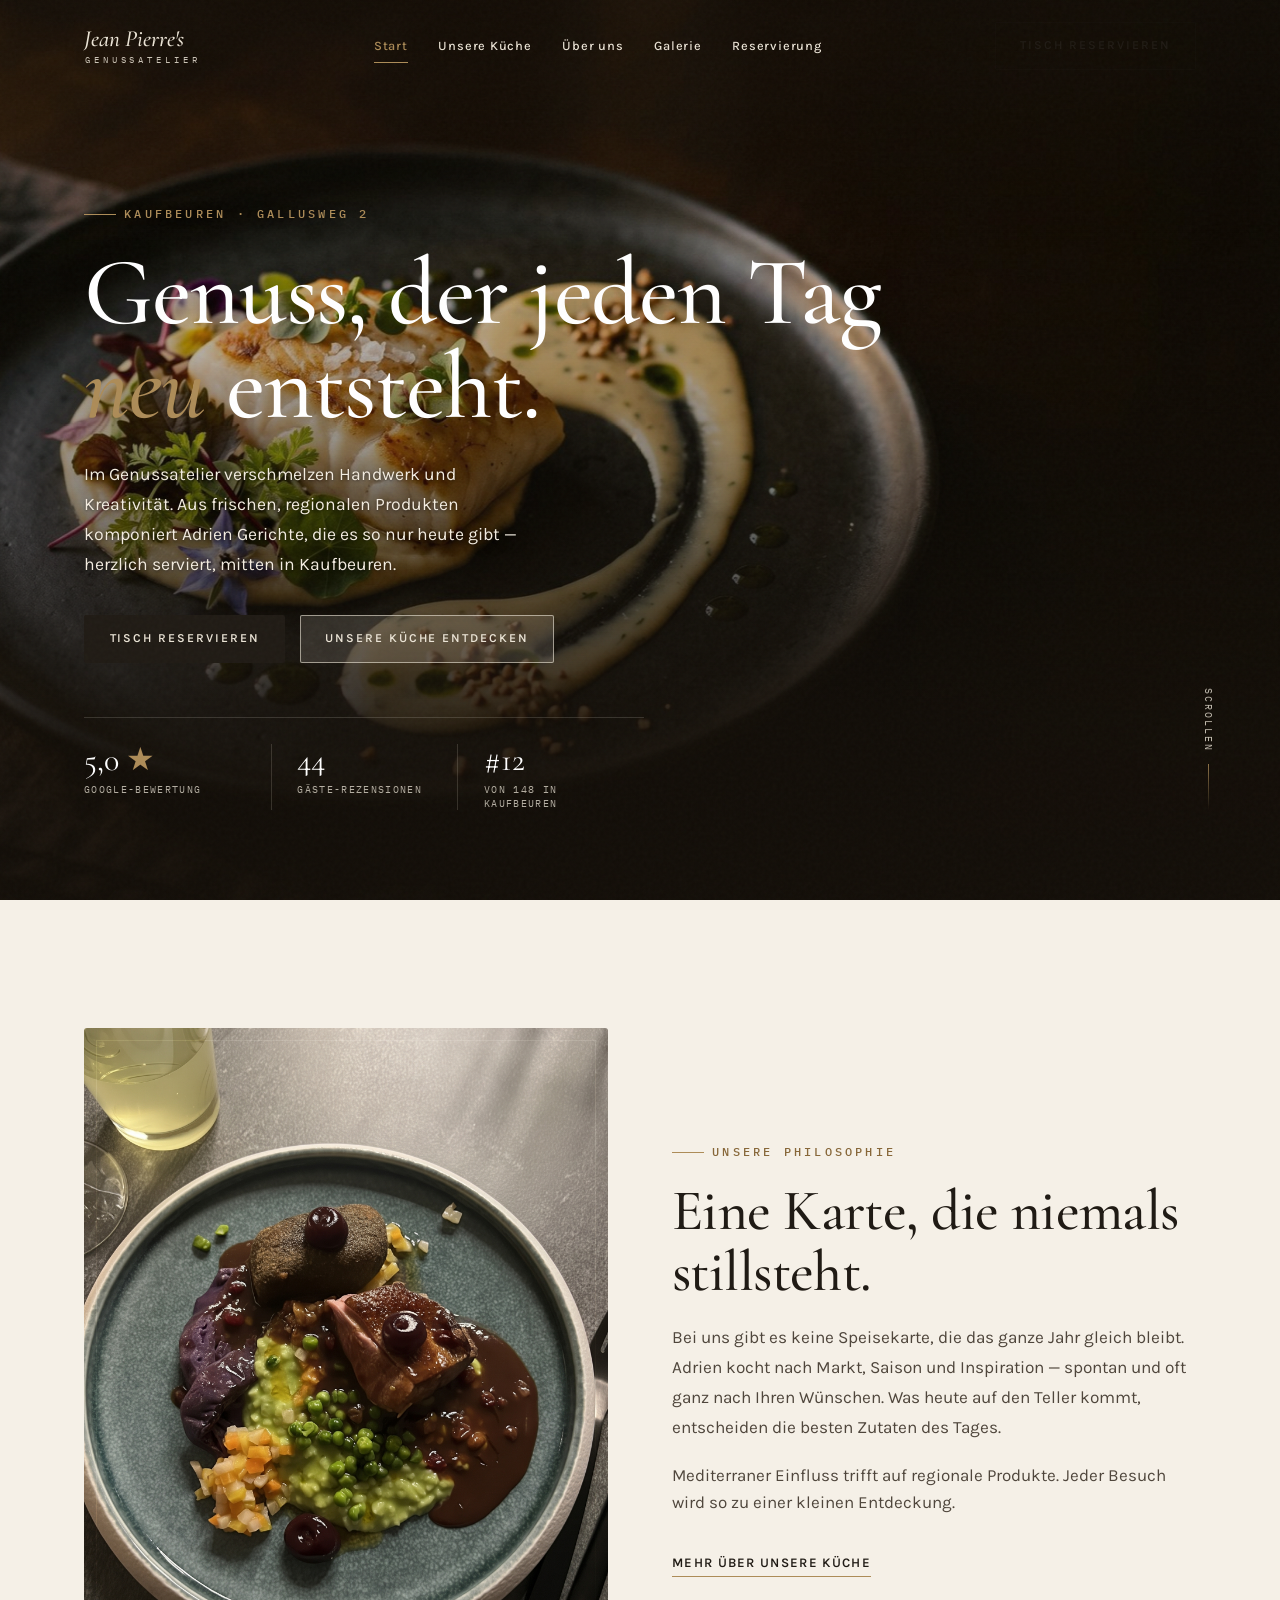
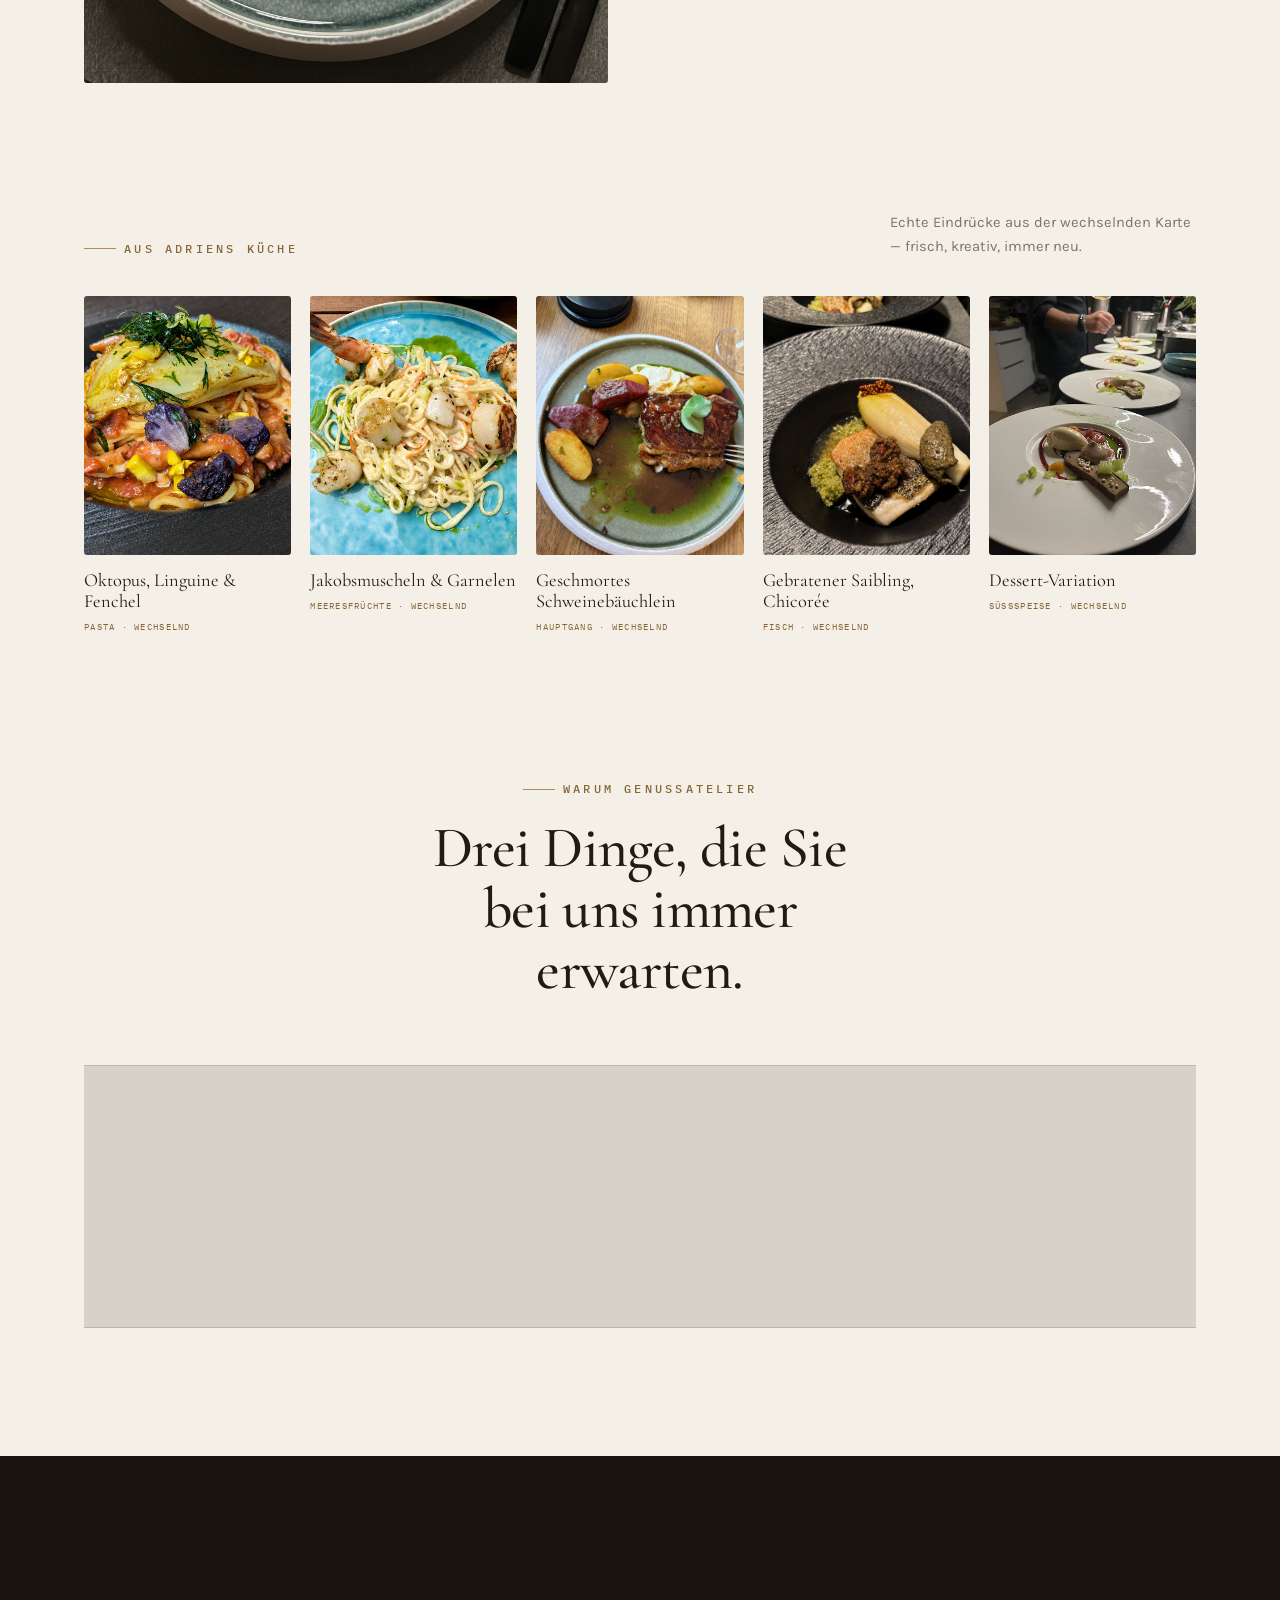
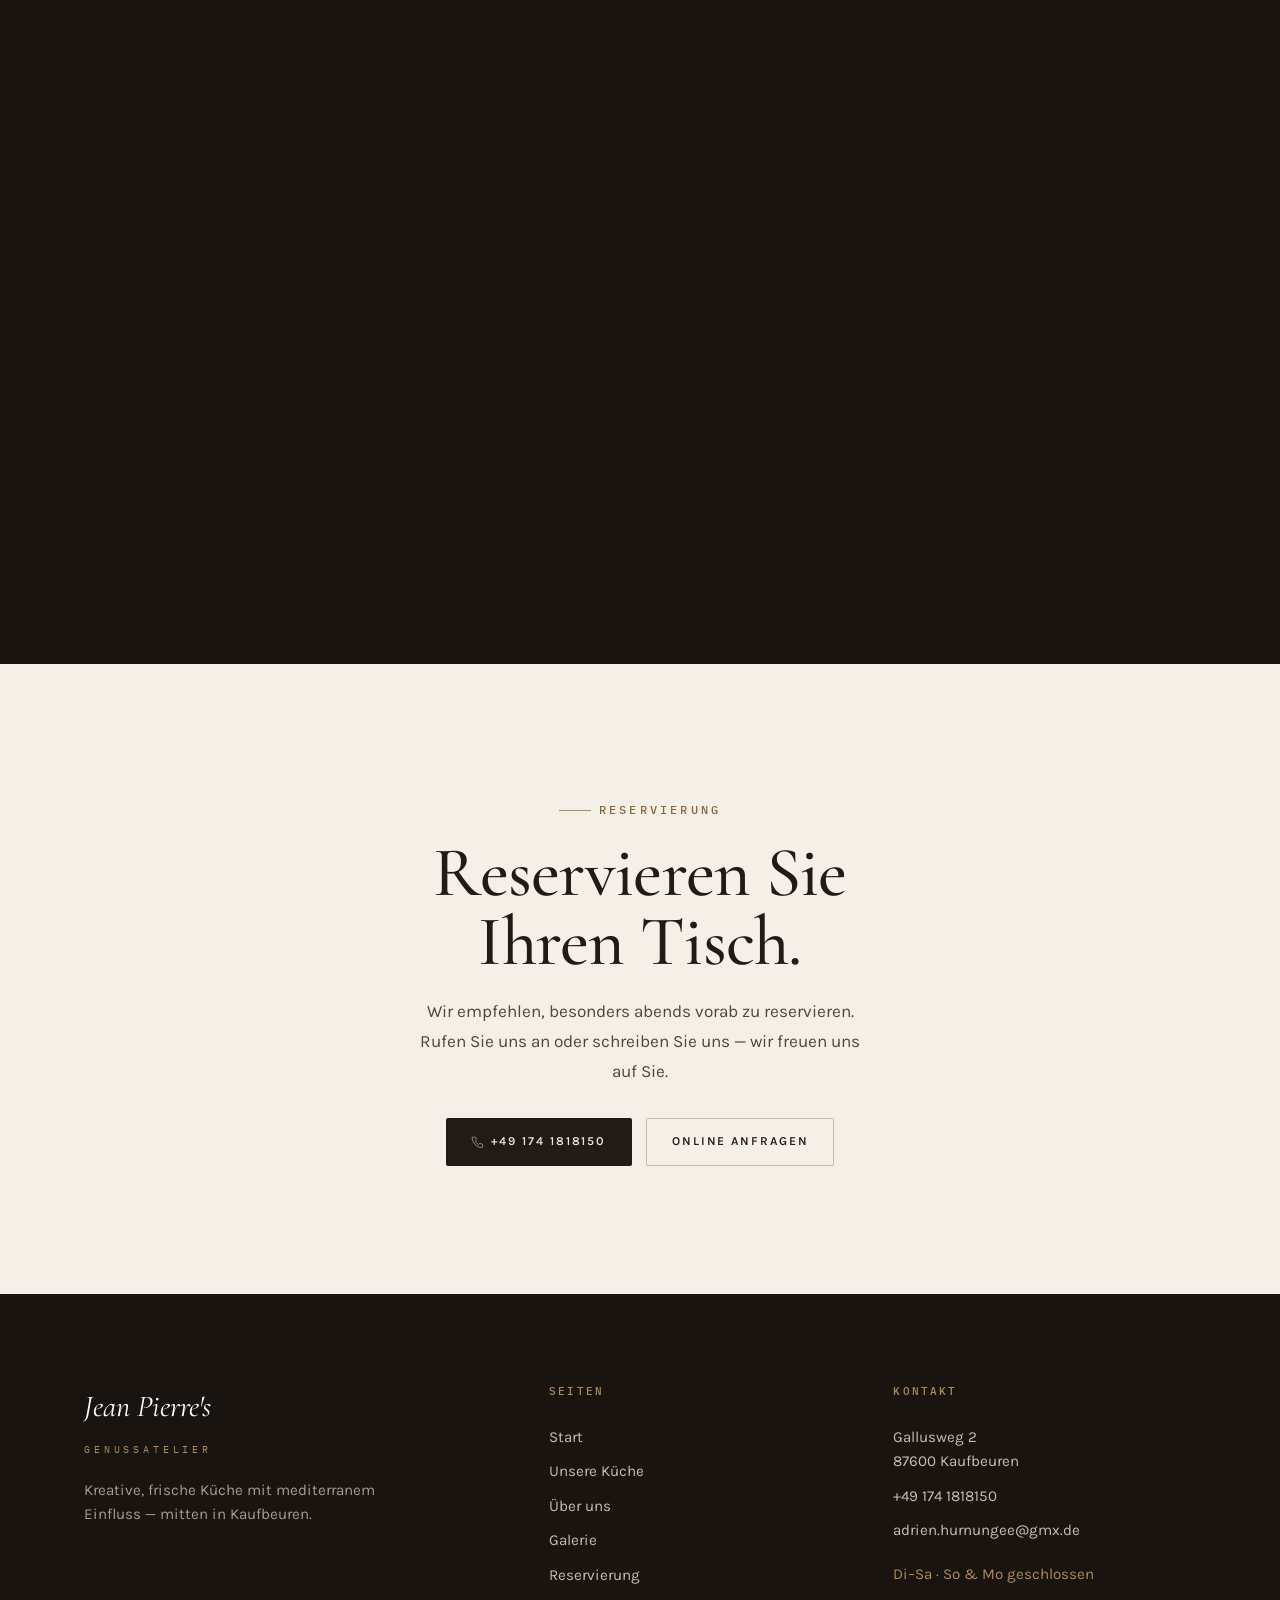
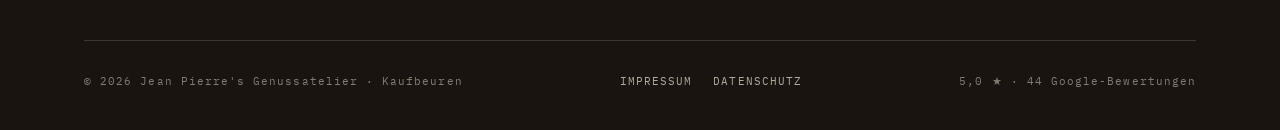
==== index.html @ e8a81b3a "initial commit" ====
<!DOCTYPE html>
<html lang="de">

<head>
  <meta charset="UTF-8">
  <meta name="viewport" content="width=device-width, initial-scale=1.0">
  <title>Jean Pierre's Genussatelier · Kreative Küche in Kaufbeuren</title>
  <meta name="description"
    content="Jean Pierre's Genussatelier in Kaufbeuren: kreative, marktfrische Küche mit mediterranem Einfluss — eine Karte, die jeden Tag neu entsteht. 5,0★ bei Google. Jetzt Tisch reservieren.">
  <meta name="robots" content="index, follow">
  <meta name="author" content="Jean Pierre's Genussatelier">
  <meta name="theme-color" content="#1b150e">
  <meta name="geo.region" content="DE-BY">
  <meta name="geo.placename" content="Kaufbeuren">
  <meta name="geo.position" content="47.8857522;10.6211729">
  <meta name="ICBM" content="47.8857522, 10.6211729">
  <link rel="canonical" href="https://www.genussatelier-kaufbeuren.de/">
  <meta property="og:type" content="website">
  <meta property="og:locale" content="de_DE">
  <meta property="og:site_name" content="Jean Pierre's Genussatelier">
  <meta property="og:title" content="Jean Pierre's Genussatelier · Restaurant in Kaufbeuren">
  <meta property="og:description"
    content="Kreative, marktfrische Küche mit mediterranem Einfluss in Kaufbeuren. Eine Karte, die jeden Tag neu entsteht.">
  <meta property="og:url" content="https://www.genussatelier-kaufbeuren.de/">
  <meta property="og:image"
    content="https://www.genussatelier-kaufbeuren.de/images/ace3b2e6-fb80-46ac-94f2-577a47e64990.jpg">
  <meta name="twitter:card" content="summary_large_image">
  <meta name="twitter:title" content="Jean Pierre's Genussatelier · Kaufbeuren">
  <meta name="twitter:description"
    content="Kreative, marktfrische Küche mit mediterranem Einfluss in Kaufbeuren. 5,0★ bei Google.">
  <meta name="twitter:image"
    content="https://www.genussatelier-kaufbeuren.de/images/ace3b2e6-fb80-46ac-94f2-577a47e64990.jpg">
  <link rel="icon" type="image/svg+xml"
    href="data:image/svg+xml,%3Csvg xmlns='http://www.w3.org/2000/svg' viewBox='0 0 64 64'%3E%3Crect width='64' height='64' rx='12' fill='%231b150e'/%3E%3Ctext x='32' y='45' font-family='Georgia,serif' font-style='italic' font-size='36' fill='%23b18a4e' text-anchor='middle'%3EJP%3C/text%3E%3C/svg%3E">
  <link rel="stylesheet" href="fonts.css">
  <script type="application/ld+json">
{
  "@context": "https://schema.org",
  "@type": "Restaurant",
  "name": "Jean Pierre's Genussatelier",
  "description": "Kreative, marktfrische Küche mit mediterranem Einfluss in Kaufbeuren. Eine Karte, die jeden Tag neu entsteht.",
  "image": "https://www.genussatelier-kaufbeuren.de/images/ace3b2e6-fb80-46ac-94f2-577a47e64990.jpg",
  "url": "https://www.genussatelier-kaufbeuren.de/",
  "telephone": "+49 174 1818150",
  "email": "adrien.hurnungee@gmx.de",
  "servesCuisine": ["Mediterran", "Regional", "Kreativ"],
  "priceRange": "€€",
  "acceptsReservations": "True",
  "address": {
    "@type": "PostalAddress",
    "streetAddress": "Gallusweg 2",
    "addressLocality": "Kaufbeuren",
    "postalCode": "87600",
    "addressRegion": "Bayern",
    "addressCountry": "DE"
  },
  "geo": { "@type": "GeoCoordinates", "latitude": 47.8857522, "longitude": 10.6211729 },
  "hasMap": "https://maps.google.com/?cid=17523939010850174602",
  "openingHoursSpecification": [
    { "@type": "OpeningHoursSpecification", "dayOfWeek": ["Tuesday","Wednesday","Thursday","Friday","Saturday"], "opens": "11:00", "closes": "15:00" },
    { "@type": "OpeningHoursSpecification", "dayOfWeek": ["Tuesday","Wednesday","Thursday","Friday","Saturday"], "opens": "17:00", "closes": "21:00" }
  ],
  "aggregateRating": { "@type": "AggregateRating", "ratingValue": "5.0", "reviewCount": "44" }
}
</script>
  <style>
    @layer reset, tokens, base, layout, components, utilities;

    /* ============ RESET ============ */
    @layer reset {

      *,
      *::before,
      *::after {
        box-sizing: border-box;
        margin: 0;
        padding: 0;
      }

      html {
        -webkit-text-size-adjust: 100%;
        scroll-behavior: smooth;
      }

      body {
        min-height: 100%;
        line-height: 1.6;
        -webkit-font-smoothing: antialiased;
        text-rendering: optimizeLegibility;
      }

      img,
      picture,
      svg {
        max-width: 100%;
        display: block;
      }

      button,
      input,
      textarea,
      select {
        font: inherit;
        color: inherit;
      }

      button {
        background: none;
        border: none;
        cursor: pointer;
      }

      a {
        color: inherit;
        text-decoration: none;
      }

      ul {
        list-style: none;
      }

      :focus-visible {
        outline: 2px solid var(--brass-deep);
        outline-offset: 3px;
        border-radius: 1px;
      }
    }

    /* ============ TOKENS ============ */
    @layer tokens {
      :root {
        /* warm-minimal palette — hex fallback then OKLCH */
        --bg: #f7f1e6;
        --bg: oklch(0.957 0.014 84);
        --bg-2: #f0e8d8;
        --bg-2: oklch(0.93 0.018 84);
        --bg-3: #e9dfcb;
        --bg-3: oklch(0.90 0.022 84);
        --ink: #211a12;
        --ink: oklch(0.225 0.014 66);
        --ink-soft: #4c4234;
        --ink-soft: oklch(0.40 0.020 70);
        --muted: #7c7160;
        --muted: oklch(0.56 0.020 78);
        --brass: #b18a4e;
        --brass: oklch(0.66 0.080 78);
        --brass-deep: #8a6a37;
        --brass-deep: oklch(0.535 0.075 74);
        --dark: #1b150e;
        --dark: oklch(0.195 0.013 62);
        --dark-2: #251d13;
        --dark-2: oklch(0.245 0.016 64);
        --cream-on-dark: #efe6d4;
        --cream-on-dark: oklch(0.92 0.020 84);
        --line: color-mix(in oklab, var(--ink) 14%, transparent);
        --line-strong: color-mix(in oklab, var(--ink) 24%, transparent);
        --line-dark: color-mix(in oklab, var(--cream-on-dark) 16%, transparent);

        --serif: "Cormorant Garamond", Georgia, "Times New Roman", serif;
        --sans: "Karla", system-ui, -apple-system, "Segoe UI", sans-serif;
        --mono: "IBM Plex Mono", ui-monospace, "SFMono-Regular", monospace;

        --maxw: 1240px;
        --pad: clamp(1.25rem, 5vw, 5rem);
        --section-y: clamp(4.5rem, 10vw, 9rem);
        --ease: cubic-bezier(.215, .61, .355, 1);
        --ease-expo: cubic-bezier(.16, 1, .3, 1);
      }
    }

    /* ============ BASE ============ */
    @layer base {
      body {
        font-family: var(--sans);
        background: var(--bg);
        color: var(--ink-soft);
        font-size: 1.0625rem;
        font-weight: 400;
        overflow-x: hidden;
      }

      h1,
      h2,
      h3,
      h4 {
        font-family: var(--serif);
        color: var(--ink);
        font-weight: 500;
        line-height: 1.06;
        letter-spacing: -0.01em;
        overflow-wrap: break-word;
        hyphens: auto;
      }

      p {
        max-width: 64ch;
      }

      strong {
        font-weight: 600;
        color: var(--ink);
      }

      em {
        font-style: italic;
      }

      /* subtle film grain overlay */
      body::after {
        content: "";
        position: fixed;
        inset: 0;
        pointer-events: none;
        z-index: 200;
        opacity: 0.028;
        background-image: url("data:image/svg+xml,%3Csvg viewBox='0 0 256 256' xmlns='http://www.w3.org/2000/svg'%3E%3Cfilter id='n'%3E%3CfeTurbulence type='fractalNoise' baseFrequency='0.9' numOctaves='4' stitchTiles='stitch'/%3E%3C/filter%3E%3Crect width='100%25' height='100%25' filter='url(%23n)'/%3E%3C/svg%3E");
      }
    }

    /* ============ LAYOUT ============ */
    @layer layout {
      .wrap {
        width: 100%;
        max-width: var(--maxw);
        margin-inline: auto;
        padding-inline: var(--pad);
      }

      .section {
        padding-block: var(--section-y);
      }

      .page {
        display: none;
      }

      .page.is-active {
        display: block;
      }

      .grid {
        display: grid;
        gap: clamp(2rem, 5vw, 4.5rem);
      }

      @media (min-width: 880px) {
        .grid-2 {
          grid-template-columns: 1fr 1fr;
          align-items: center;
        }
      }
    }

    /* ============ COMPONENTS ============ */
    @layer components {

      /* --- overline / labels --- */
      .overline {
        font-family: var(--mono);
        font-size: 0.72rem;
        font-weight: 500;
        letter-spacing: 0.28em;
        text-transform: uppercase;
        color: var(--brass-deep);
        display: inline-flex;
        align-items: center;
        gap: 0.7em;
      }

      .overline::before {
        content: "";
        width: 2rem;
        height: 1px;
        background: var(--brass);
        display: inline-block;
      }

      .overline.center {
        justify-content: center;
      }

      .on-dark .overline {
        color: var(--brass);
      }

      /* --- type scale --- */
      .display {
        font-size: clamp(2.9rem, 7.5vw, 6.4rem);
        line-height: 0.98;
        font-weight: 500;
      }

      .display .accent {
        font-style: italic;
        color: var(--brass);
        font-weight: 500;
      }

      .h2 {
        font-size: clamp(2.1rem, 4.8vw, 3.6rem);
      }

      .h3 {
        font-size: clamp(1.5rem, 2.6vw, 2rem);
      }

      .lead {
        font-family: var(--serif);
        font-size: clamp(1.3rem, 2.3vw, 1.7rem);
        line-height: 1.45;
        color: var(--ink);
        font-weight: 400;
        max-width: 40ch;
      }

      .lead em {
        color: var(--brass-deep);
      }

      .body-lg {
        font-size: 1.075rem;
        line-height: 1.75;
      }

      .muted {
        color: var(--muted);
      }

      .idx {
        font-family: var(--mono);
        font-size: 0.78rem;
        color: var(--brass-deep);
        letter-spacing: 0.1em;
      }

      /* --- buttons --- */
      .btns {
        display: flex;
        flex-wrap: wrap;
        gap: 0.9rem;
      }

      .btn {
        display: inline-flex;
        align-items: center;
        justify-content: center;
        gap: 0.6em;
        font-family: var(--sans);
        font-size: 0.76rem;
        font-weight: 600;
        letter-spacing: 0.16em;
        text-transform: uppercase;
        padding: 1.1em 2.1em;
        min-height: 48px;
        border-radius: 2px;
        transition: all 0.3s var(--ease);
        cursor: pointer;
        white-space: nowrap;
      }

      .btn svg {
        width: 1.05em;
        height: 1.05em;
      }

      .btn-primary {
        background: var(--ink);
        color: var(--cream-on-dark);
      }

      .btn-primary:hover {
        background: var(--brass-deep);
        color: #fff;
        transform: translateY(-2px);
      }

      .btn-ghost {
        box-shadow: inset 0 0 0 1px var(--line-strong);
        color: var(--ink);
      }

      .btn-ghost:hover {
        background: var(--ink);
        color: var(--cream-on-dark);
        box-shadow: inset 0 0 0 1px var(--ink);
        transform: translateY(-2px);
      }

      .on-dark .btn-primary {
        background: var(--brass);
        color: var(--dark);
      }

      .on-dark .btn-primary:hover {
        background: var(--cream-on-dark);
        color: var(--dark);
      }

      .on-dark .btn-ghost {
        box-shadow: inset 0 0 0 1px var(--line-dark);
        color: var(--cream-on-dark);
      }

      .on-dark .btn-ghost:hover {
        background: var(--cream-on-dark);
        color: var(--dark);
        box-shadow: inset 0 0 0 1px var(--cream-on-dark);
      }

      /* hero secondary button: beige & visible over the dark hero image */
      .hero .btns .btn-ghost {
        background: color-mix(in oklab, var(--cream-on-dark) 14%, transparent);
        box-shadow: inset 0 0 0 1px color-mix(in oklab, var(--cream-on-dark) 60%, transparent);
        color: var(--cream-on-dark);
      }

      .hero .btns .btn-ghost:hover {
        background: var(--cream-on-dark);
        color: var(--dark);
        box-shadow: inset 0 0 0 1px var(--cream-on-dark);
      }

      .textlink {
        display: inline-flex;
        align-items: center;
        gap: 0.5em;
        font-family: var(--sans);
        font-weight: 600;
        font-size: 0.82rem;
        letter-spacing: 0.1em;
        text-transform: uppercase;
        color: var(--ink);
        padding-bottom: 3px;
        border-bottom: 1px solid var(--brass);
        transition: gap 0.3s var(--ease), color 0.3s;
      }

      .textlink:hover {
        gap: 0.9em;
        color: var(--brass-deep);
      }

      /* --- header --- */
      .site-header {
        position: fixed;
        inset: 0 0 auto 0;
        z-index: 100;
        transition: background 0.4s var(--ease), border-color 0.4s, color 0.4s;
        background: color-mix(in oklab, var(--bg) 82%, transparent);
        backdrop-filter: saturate(160%) blur(14px);
        -webkit-backdrop-filter: saturate(160%) blur(14px);
        border-bottom: 1px solid transparent;
        color: var(--ink);
      }

      .site-header.scrolled {
        border-bottom-color: var(--line);
      }

      .site-header.transparent {
        background: transparent;
        backdrop-filter: none;
        -webkit-backdrop-filter: none;
        border-bottom-color: transparent;
        color: var(--cream-on-dark);
      }

      .nav {
        display: flex;
        align-items: center;
        justify-content: space-between;
        gap: 2rem;
        height: clamp(74px, 9vw, 92px);
      }

      .brand {
        display: flex;
        flex-direction: column;
        line-height: 1;
        cursor: pointer;
      }

      .brand .b-name {
        font-family: var(--serif);
        font-style: italic;
        font-size: 1.45rem;
        font-weight: 500;
      }

      .brand .b-sub {
        font-family: var(--mono);
        font-size: 0.58rem;
        letter-spacing: 0.42em;
        text-transform: uppercase;
        margin-top: 0.45em;
        opacity: 0.85;
        padding-left: 0.1em;
      }

      .nav-links {
        display: flex;
        align-items: center;
        gap: clamp(1.2rem, 2.4vw, 2.4rem);
      }

      .nav-link {
        font-family: var(--sans);
        font-size: 0.8rem;
        font-weight: 500;
        letter-spacing: 0.06em;
        position: relative;
        padding: 0.5em 0;
        transition: color 0.3s;
      }

      .nav-link::after {
        content: "";
        position: absolute;
        left: 0;
        bottom: 0;
        height: 1px;
        width: 0;
        background: var(--brass);
        transition: width 0.35s var(--ease);
      }

      .nav-link:hover::after,
      .nav-link[aria-current="page"]::after {
        width: 100%;
      }

      .nav-link[aria-current="page"] {
        color: var(--brass-deep);
      }

      .transparent .nav-link[aria-current="page"] {
        color: var(--brass);
      }

      .nav-cta {
        display: inline-flex;
      }

      .nav-right {
        display: flex;
        align-items: center;
        gap: 1.4rem;
      }

      .burger {
        display: none;
        width: 44px;
        height: 44px;
        align-items: center;
        justify-content: center;
        flex-direction: column;
        gap: 5px;
      }

      .burger span {
        width: 22px;
        height: 1.5px;
        background: currentColor;
        transition: transform 0.3s var(--ease), opacity 0.3s;
      }

      .burger.open span:nth-child(1) {
        transform: translateY(6.5px) rotate(45deg);
      }

      .burger.open span:nth-child(2) {
        opacity: 0;
      }

      .burger.open span:nth-child(3) {
        transform: translateY(-6.5px) rotate(-45deg);
      }

      @media (max-width: 860px) {

        .nav-links,
        .nav-cta {
          display: none;
        }

        .burger {
          display: flex;
        }

        /* drop the blur on mobile — it causes repaint jank while scrolling */
        .site-header {
          backdrop-filter: none;
          -webkit-backdrop-filter: none;
        }

        .site-header:not(.transparent) {
          background: var(--bg);
        }

        /* the fixed grain overlay repaints on every scroll frame on mobile — drop it */
        body::after {
          display: none;
        }

        .mobile-menu {
          position: fixed;
          inset: 0;
          z-index: 99;
          background: var(--dark);
          color: var(--cream-on-dark);
          display: flex;
          flex-direction: column;
          justify-content: center;
          gap: 0.4rem;
          padding: var(--pad);
          transform: translateY(-100%);
          transition: transform 0.5s var(--ease-expo);
          visibility: hidden;
        }

        .mobile-menu.open {
          transform: translateY(0);
          visibility: visible;
        }

        .mobile-menu a {
          font-family: var(--serif);
          font-size: 2rem;
          padding: 0.45rem 0;
          border-bottom: 1px solid var(--line-dark);
          display: flex;
          justify-content: space-between;
          align-items: baseline;
        }

        .mobile-menu a .mi {
          font-family: var(--mono);
          font-size: 0.7rem;
          color: var(--brass);
        }

        .mobile-menu .mm-foot {
          margin-top: 2rem;
          font-family: var(--mono);
          font-size: 0.8rem;
          letter-spacing: 0.1em;
          color: var(--brass);
        }
      }

      @media (min-width: 861px) {
        .mobile-menu {
          display: none;
        }
      }

      /* --- hero --- */
      .hero {
        position: relative;
        min-height: 100svh;
        display: flex;
        align-items: flex-end;
        color: var(--cream-on-dark);
        overflow: hidden;
      }

      .hero-bg {
        position: absolute;
        inset: 0;
        z-index: 0;
      }

      .hero-bg img {
        width: 100%;
        height: 100%;
        object-fit: cover;
        object-position: 50% 42%;
      }

      .hero-bg::after {
        content: "";
        position: absolute;
        inset: 0;
        background:
          linear-gradient(180deg, rgba(20, 15, 9, 0.62) 0%, rgba(20, 15, 9, 0.18) 26%, rgba(20, 15, 9, 0.48) 54%, rgba(20, 15, 9, 0.88) 80%, rgba(20, 15, 9, 0.96) 100%);
      }

      .hero-inner {
        position: relative;
        z-index: 1;
        width: 100%;
        padding-bottom: clamp(3rem, 7vw, 6rem);
        padding-top: 8rem;
      }

      .hero h1 {
        color: #fff;
        margin: 1.4rem 0 1.6rem;
        max-width: 18ch;
        text-shadow: 0 2px 30px rgba(0, 0, 0, 0.3);
      }

      .hero .hero-sub {
        max-width: 46ch;
        color: #f3ece0;
        font-size: 1.1rem;
        line-height: 1.7;
        margin-bottom: 2.2rem;
        text-shadow: 0 1px 16px rgba(0, 0, 0, 0.55), 0 1px 3px rgba(0, 0, 0, 0.5);
      }

      .hero .overline {
        text-shadow: 0 1px 10px rgba(0, 0, 0, 0.5);
      }

      .hero .overline {
        color: var(--brass);
      }

      .hero .overline::before {
        background: var(--brass);
      }

      .hero-meta {
        display: grid;
        grid-template-columns: repeat(3, 1fr);
        margin-top: clamp(2.4rem, 5vw, 3.4rem);
        padding-top: 1.6rem;
        border-top: 1px solid var(--line-dark);
        max-width: 560px;
      }

      .stat {
        display: flex;
        flex-direction: column;
        gap: 0.45rem;
        padding-inline: clamp(0.7rem, 2.6vw, 1.6rem);
        min-width: 0;
      }

      .stat:first-child {
        padding-left: 0;
      }

      .stat+.stat {
        border-left: 1px solid var(--line-dark);
      }

      .stat .s-num {
        font-family: var(--serif);
        font-size: clamp(1.5rem, 5.2vw, 2rem);
        line-height: 1;
        color: #fff;
        white-space: nowrap;
      }

      .stat .s-num .star {
        color: var(--brass);
      }

      .stat .s-num .sub {
        font-size: 0.6em;
        color: var(--brass);
      }

      .stat .s-lab {
        font-family: var(--mono);
        font-size: clamp(0.53rem, 1.7vw, 0.64rem);
        letter-spacing: 0.13em;
        text-transform: uppercase;
        color: color-mix(in oklab, var(--cream-on-dark) 75%, transparent);
        line-height: 1.35;
      }

      .scroll-cue {
        position: absolute;
        right: var(--pad);
        bottom: clamp(3rem, 7vw, 6rem);
        z-index: 1;
        font-family: var(--mono);
        font-size: 0.62rem;
        letter-spacing: 0.2em;
        text-transform: uppercase;
        color: var(--cream-on-dark);
        writing-mode: vertical-rl;
        display: flex;
        align-items: center;
        gap: 0.8rem;
        opacity: 0.8;
      }

      .scroll-cue::after {
        content: "";
        width: 1px;
        height: 46px;
        background: linear-gradient(var(--brass), transparent);
      }

      @media (max-width: 860px) {
        .scroll-cue {
          display: none;
        }
      }

      /* --- page hero (interior pages) --- */
      .page-hero {
        padding-top: clamp(9rem, 14vw, 12rem);
        padding-bottom: clamp(2.5rem, 5vw, 4rem);
      }

      .page-hero .display {
        max-width: 16ch;
        margin-top: 1.3rem;
      }

      .page-hero .lead {
        margin-top: 1.8rem;
      }

      /* --- media --- */
      .media {
        position: relative;
        overflow: hidden;
        border-radius: 3px;
        background: var(--bg-2);
      }

      .media img {
        width: 100%;
        height: 100%;
        object-fit: cover;
        transition: transform 1.2s var(--ease);
      }

      .media.tall {
        aspect-ratio: 4/5;
      }

      .media.wide {
        aspect-ratio: 3/2;
      }

      .media:hover img {
        transform: scale(1.04);
      }

      .media-frame {
        position: relative;
      }

      .media-frame::before {
        content: "";
        position: absolute;
        inset: 12px;
        border: 1px solid var(--line-dark);
        z-index: 2;
        pointer-events: none;
        mix-blend-mode: overlay;
      }

      /* --- highlight cards --- */
      .cards {
        display: grid;
        gap: 1px;
        background: var(--line);
        border-block: 1px solid var(--line);
      }

      @media (min-width: 760px) {
        .cards-3 {
          grid-template-columns: repeat(3, 1fr);
        }
      }

      .card {
        background: var(--bg);
        padding: clamp(2rem, 3.5vw, 3rem) clamp(1.6rem, 2.5vw, 2.4rem);
        display: flex;
        flex-direction: column;
        gap: 1rem;
        transition: background 0.4s var(--ease);
      }

      .card:hover {
        background: var(--bg-2);
      }

      .card .ic {
        width: 38px;
        height: 38px;
        color: var(--brass-deep);
        stroke-width: 1.25;
      }

      .card h3 {
        font-size: 1.55rem;
      }

      .card p {
        font-size: 0.98rem;
        color: var(--ink-soft);
      }

      /* --- dark band --- */
      .band-dark {
        background: var(--dark);
        color: var(--cream-on-dark);
        position: relative;
      }

      .band-dark h2,
      .band-dark h3 {
        color: #fff;
      }

      .band-dark .muted {
        color: color-mix(in oklab, var(--cream-on-dark) 66%, transparent);
      }

      /* --- reviews --- */
      .reviews {
        display: grid;
        gap: clamp(1.4rem, 3vw, 2.4rem);
        margin-top: 3.2rem;
      }

      @media (min-width: 760px) {
        .reviews {
          grid-template-columns: 1fr 1fr;
        }
      }

      .review {
        padding: clamp(1.8rem, 3vw, 2.6rem);
        border: 1px solid var(--line-dark);
        border-radius: 3px;
        background: color-mix(in oklab, var(--dark-2) 70%, transparent);
      }

      .review .stars {
        color: var(--brass);
        letter-spacing: 0.2em;
        font-size: 0.95rem;
        margin-bottom: 1.1rem;
      }

      .review blockquote {
        font-family: var(--serif);
        font-size: 1.4rem;
        line-height: 1.45;
        color: #fff;
        font-style: italic;
      }

      .review cite {
        display: block;
        margin-top: 1.3rem;
        font-family: var(--mono);
        font-size: 0.68rem;
        letter-spacing: 0.16em;
        text-transform: uppercase;
        color: var(--brass);
        font-style: normal;
      }

      /* --- callout (Tageskarte) --- */
      .callout {
        background: var(--dark);
        color: var(--cream-on-dark);
        border-radius: 4px;
        padding: clamp(2.2rem, 4.5vw, 3.6rem);
        position: relative;
        overflow: hidden;
      }

      .callout::before {
        content: "";
        position: absolute;
        inset: 0;
        background: radial-gradient(120% 100% at 100% 0%, color-mix(in oklab, var(--brass) 22%, transparent), transparent 55%);
      }

      .callout>* {
        position: relative;
      }

      .callout h3 {
        color: #fff;
        font-size: clamp(1.7rem, 3vw, 2.3rem);
        margin: 0.8rem 0 1rem;
      }

      .callout p {
        color: color-mix(in oklab, var(--cream-on-dark) 80%, transparent);
        max-width: 52ch;
      }

      .callout .btns {
        margin-top: 1.9rem;
      }

      .callout .on-dark {
        display: contents;
      }

      /* --- offer / expect list --- */
      .offers {
        display: grid;
        gap: 1px;
        background: var(--line);
        border: 1px solid var(--line);
        border-radius: 4px;
        overflow: hidden;
      }

      @media (min-width: 680px) {
        .offers {
          grid-template-columns: 1fr 1fr;
        }
      }

      @media (min-width: 1020px) {
        .offers {
          grid-template-columns: repeat(3, 1fr);
        }
      }

      .offer {
        background: var(--bg);
        padding: clamp(1.7rem, 2.6vw, 2.3rem);
        display: flex;
        flex-direction: column;
        gap: 0.7rem;
        transition: background 0.4s;
      }

      .offer:hover {
        background: var(--bg-2);
      }

      .offer .ic {
        width: 30px;
        height: 30px;
        color: var(--brass-deep);
        stroke-width: 1.3;
        margin-bottom: 0.3rem;
      }

      .offer h4 {
        font-family: var(--serif);
        font-size: 1.4rem;
        color: var(--ink);
        font-weight: 500;
      }

      .offer p {
        font-size: 0.95rem;
        color: var(--ink-soft);
      }

      /* --- example dishes --- */
      .dishes {
        display: grid;
        gap: 0;
        margin-top: 1rem;
      }

      .dish {
        display: grid;
        grid-template-columns: auto 1fr auto;
        gap: 1.2rem;
        align-items: baseline;
        padding: 1.5rem 0;
        border-bottom: 1px solid var(--line);
      }

      .dish:first-child {
        border-top: 1px solid var(--line);
      }

      .dish .d-idx {
        font-family: var(--mono);
        font-size: 0.72rem;
        color: var(--brass-deep);
      }

      .dish .d-main h4 {
        font-family: var(--serif);
        font-size: 1.5rem;
        color: var(--ink);
        font-weight: 500;
      }

      .dish .d-main p {
        font-size: 0.92rem;
        color: var(--muted);
        margin-top: 0.3rem;
      }

      .dish .d-tag {
        font-family: var(--mono);
        font-size: 0.6rem;
        letter-spacing: 0.16em;
        text-transform: uppercase;
        color: var(--brass-deep);
        border: 1px solid var(--line-strong);
        border-radius: 999px;
        padding: 0.4em 0.9em;
        white-space: nowrap;
      }

      @media (max-width: 620px) {
        .dish {
          grid-template-columns: auto 1fr;
        }

        .dish .d-tag {
          grid-column: 2;
          justify-self: start;
          margin-top: 0.6rem;
        }
      }

      /* --- values row --- */
      .values {
        display: grid;
        gap: clamp(1.6rem, 3vw, 2.4rem);
        margin-top: 1rem;
      }

      @media (min-width: 720px) {
        .values {
          grid-template-columns: repeat(3, 1fr);
        }
      }

      .value {
        padding-top: 1.6rem;
        border-top: 1px solid var(--line-strong);
      }

      .value .v-num {
        font-family: var(--mono);
        font-size: 0.7rem;
        color: var(--brass-deep);
        letter-spacing: 0.15em;
      }

      .value h4 {
        font-family: var(--serif);
        font-size: 1.7rem;
        color: var(--ink);
        margin: 0.7rem 0;
        font-weight: 500;
      }

      .value p {
        font-size: 0.96rem;
      }

      /* --- gallery --- */
      .gallery {
        columns: 2;
        column-gap: clamp(0.6rem, 1.6vw, 1.3rem);
      }

      @media (min-width: 980px) {
        .gallery {
          columns: 3;
        }
      }

      .g-item {
        break-inside: avoid;
        margin-bottom: clamp(0.8rem, 1.6vw, 1.3rem);
        position: relative;
        overflow: hidden;
        border-radius: 3px;
      }

      .g-item img {
        width: 100%;
        transition: transform 1s var(--ease), filter 0.6s;
      }

      .g-item figcaption {
        position: absolute;
        inset: auto 0 0 0;
        padding: 1.4rem 1.2rem 1rem;
        font-family: var(--mono);
        font-size: 0.66rem;
        letter-spacing: 0.14em;
        text-transform: uppercase;
        color: #fff;
        background: linear-gradient(transparent, rgba(20, 15, 9, 0.78));
        opacity: 0;
        transform: translateY(8px);
        transition: opacity 0.4s var(--ease), transform 0.4s var(--ease);
      }

      .g-item:hover img {
        transform: scale(1.05);
      }

      .g-item:hover figcaption {
        opacity: 1;
        transform: translateY(0);
      }

      /* --- contact --- */
      .contact-grid {
        display: grid;
        gap: clamp(2.4rem, 5vw, 4.5rem);
      }

      @media (min-width: 900px) {
        .contact-grid {
          grid-template-columns: 0.92fr 1.08fr;
          align-items: start;
        }
      }

      .info-block {
        margin-bottom: 2.4rem;
      }

      .info-block .il {
        font-family: var(--mono);
        font-size: 0.66rem;
        letter-spacing: 0.2em;
        text-transform: uppercase;
        color: var(--brass-deep);
        margin-bottom: 0.7rem;
        display: flex;
        align-items: center;
        gap: 0.6em;
      }

      .info-block .il svg {
        width: 15px;
        height: 15px;
        stroke-width: 1.5;
      }

      .info-block p,
      .info-block a {
        font-family: var(--serif);
        font-size: 1.4rem;
        color: var(--ink);
        line-height: 1.4;
      }

      .info-block a:hover {
        color: var(--brass-deep);
      }

      .hours-row {
        display: flex;
        justify-content: space-between;
        gap: 1rem;
        padding: 0.7rem 0;
        border-bottom: 1px solid var(--line);
        font-family: var(--sans);
      }

      .hours-row span:first-child {
        color: var(--ink);
        font-weight: 500;
      }

      .hours-row.closed span:last-child {
        color: var(--muted);
      }

      .hours-row span:last-child {
        font-variant-numeric: tabular-nums;
        color: var(--ink-soft);
      }

      .chips {
        display: flex;
        flex-wrap: wrap;
        gap: 0.6rem;
        margin-top: 1.2rem;
      }

      .chip {
        font-family: var(--sans);
        font-size: 0.78rem;
        color: var(--ink-soft);
        border: 1px solid var(--line-strong);
        border-radius: 999px;
        padding: 0.5em 1em;
      }

      .note {
        font-size: 0.82rem;
        color: var(--muted);
        font-style: italic;
        margin-top: 0.9rem;
      }

      /* --- form --- */
      .form-card {
        background: var(--bg-2);
        border: 1px solid var(--line);
        border-radius: 4px;
        padding: clamp(1.8rem, 3.4vw, 3rem);
      }

      .field {
        margin-bottom: 1.3rem;
      }

      .field label {
        display: block;
        font-family: var(--mono);
        font-size: 0.66rem;
        letter-spacing: 0.16em;
        text-transform: uppercase;
        color: var(--brass-deep);
        margin-bottom: 0.6rem;
      }

      .field input,
      .field textarea,
      .field select {
        width: 100%;
        background: var(--bg);
        border: 1px solid var(--line-strong);
        border-radius: 2px;
        padding: 0.85em 1em;
        font-family: var(--sans);
        font-size: 1rem;
        color: var(--ink);
        transition: border-color 0.3s, box-shadow 0.3s;
      }

      .field input:focus,
      .field textarea:focus,
      .field select:focus {
        outline: none;
        border-color: var(--brass);
        box-shadow: 0 0 0 3px color-mix(in oklab, var(--brass) 20%, transparent);
      }

      .field textarea {
        resize: vertical;
        min-height: 96px;
      }

      .field-row {
        display: grid;
        gap: 1.3rem;
      }

      @media (min-width: 560px) {
        .field-row.cols-3 {
          grid-template-columns: 1fr 1fr 1fr;
        }

        .field-row.cols-2 {
          grid-template-columns: 1fr 1fr;
        }
      }

      /* --- impressum --- */
      details.impressum {
        margin-top: 3rem;
        border-top: 1px solid var(--line);
        padding-top: 1.4rem;
      }

      details.impressum summary {
        font-family: var(--mono);
        font-size: 0.72rem;
        letter-spacing: 0.16em;
        text-transform: uppercase;
        color: var(--muted);
        cursor: pointer;
        list-style: none;
        display: flex;
        align-items: center;
        gap: 0.6em;
      }

      details.impressum summary::-webkit-details-marker {
        display: none;
      }

      details.impressum summary::before {
        content: "+";
        color: var(--brass-deep);
        font-size: 1rem;
      }

      details.impressum[open] summary::before {
        content: "–";
      }

      details.impressum .imp-body {
        font-size: 0.88rem;
        color: var(--muted);
        line-height: 1.7;
        margin-top: 1rem;
        max-width: 60ch;
      }

      details.impressum .imp-body strong {
        color: var(--ink-soft);
      }

      /* --- legal pages --- */
      .legal h2 {
        font-family: var(--serif);
        font-size: clamp(1.45rem, 2.6vw, 1.9rem);
        color: var(--ink);
        font-weight: 500;
        margin: 2.4rem 0 0.7rem;
      }

      .legal h2:first-of-type {
        margin-top: 0.5rem;
      }

      .legal p,
      .legal address {
        font-style: normal;
        color: var(--ink-soft);
        line-height: 1.78;
        margin-bottom: 0.85rem;
        max-width: 72ch;
      }

      .legal address {
        white-space: pre-line;
      }

      .legal a {
        color: var(--brass-deep);
        border-bottom: 1px solid var(--line-strong);
      }

      .legal a:hover {
        color: var(--ink);
      }

      .legal ul {
        margin: 0 0 1rem 1.2rem;
        list-style: disc;
        color: var(--ink-soft);
        line-height: 1.7;
      }

      .legal li {
        margin-bottom: 0.35rem;
      }

      .legal .ph {
        background: color-mix(in oklab, var(--brass) 22%, transparent);
        color: var(--ink);
        padding: 0.05em 0.4em;
        border-radius: 2px;
        font-size: 0.94em;
      }

      .legal .lead-note {
        font-size: 0.88rem;
        color: var(--muted);
        font-style: italic;
        margin-bottom: 2rem;
      }

      .footer-legal {
        display: flex;
        flex-wrap: wrap;
        gap: 1.3rem;
      }

      .footer-legal a {
        color: color-mix(in oklab, var(--cream-on-dark) 72%, transparent);
        font-family: var(--mono);
        font-size: 0.66rem;
        letter-spacing: 0.1em;
        text-transform: uppercase;
      }

      .footer-legal a:hover {
        color: var(--brass);
      }

      /* --- footer --- */
      .site-footer {
        background: var(--dark);
        color: var(--cream-on-dark);
        padding-block: clamp(3.5rem, 7vw, 6rem) 2.5rem;
      }

      .footer-top {
        display: grid;
        gap: 2.6rem;
        padding-bottom: 3rem;
        border-bottom: 1px solid var(--line-dark);
      }

      @media (min-width: 760px) {
        .footer-top {
          grid-template-columns: 1.4fr 1fr 1fr;
        }
      }

      .footer .f-brand .b-name {
        font-family: var(--serif);
        font-style: italic;
        font-size: 1.9rem;
        color: #fff;
      }

      .footer .f-brand .b-sub {
        font-family: var(--mono);
        font-size: 0.6rem;
        letter-spacing: 0.4em;
        text-transform: uppercase;
        color: var(--brass);
        margin-top: 0.6rem;
      }

      .footer .f-brand p {
        color: color-mix(in oklab, var(--cream-on-dark) 66%, transparent);
        font-size: 0.95rem;
        margin-top: 1.3rem;
        max-width: 34ch;
      }

      .footer h5 {
        font-family: var(--mono);
        font-size: 0.66rem;
        letter-spacing: 0.2em;
        text-transform: uppercase;
        color: var(--brass);
        margin-bottom: 1.2rem;
        font-weight: 500;
      }

      .footer .f-col a,
      .footer .f-col p {
        display: block;
        color: color-mix(in oklab, var(--cream-on-dark) 82%, transparent);
        padding: 0.32rem 0;
        font-size: 0.95rem;
        transition: color 0.3s;
      }

      .footer .f-col a:hover {
        color: var(--brass);
      }

      .footer-bottom {
        display: flex;
        flex-wrap: wrap;
        justify-content: space-between;
        gap: 1rem;
        padding-top: 2rem;
        font-family: var(--mono);
        font-size: 0.66rem;
        letter-spacing: 0.1em;
        color: color-mix(in oklab, var(--cream-on-dark) 50%, transparent);
      }

      /* --- signature dish strip (swipeable on mobile, grid on desktop) --- */
      .strip-head {
        display: flex;
        flex-wrap: wrap;
        align-items: flex-end;
        justify-content: space-between;
        gap: 1rem;
        margin-bottom: clamp(1.6rem, 3vw, 2.4rem);
      }

      .dish-strip {
        display: grid;
        grid-auto-flow: column;
        grid-auto-columns: minmax(74%, 1fr);
        gap: clamp(0.8rem, 1.6vw, 1.2rem);
        overflow-x: auto;
        scroll-snap-type: x mandatory;
        -webkit-overflow-scrolling: touch;
        padding-bottom: 0.5rem;
        scrollbar-width: none;
      }

      .dish-strip::-webkit-scrollbar {
        display: none;
      }

      @media (min-width: 760px) {
        .dish-strip {
          grid-auto-flow: row;
          grid-template-columns: repeat(5, 1fr);
          grid-auto-columns: auto;
          overflow: visible;
        }
      }

      .dish-card {
        scroll-snap-align: start;
      }

      .dish-card .media {
        aspect-ratio: 4/5;
        border-radius: 3px;
      }

      .dish-card .dc-cap {
        margin-top: 0.9rem;
      }

      .dish-card .dc-cap .t {
        font-family: var(--serif);
        font-size: 1.15rem;
        color: var(--ink);
        line-height: 1.18;
      }

      .dish-card .dc-cap .s {
        font-family: var(--mono);
        font-size: 0.57rem;
        letter-spacing: 0.14em;
        text-transform: uppercase;
        color: var(--brass-deep);
        margin-top: 0.45rem;
      }

      /* --- real-photo grid (kueche) --- */
      .photo-grid {
        display: grid;
        grid-template-columns: repeat(2, 1fr);
        gap: clamp(0.7rem, 1.5vw, 1.1rem);
      }

      @media (min-width: 780px) {
        .photo-grid {
          grid-template-columns: repeat(3, 1fr);
        }
      }

      .pg-item {
        position: relative;
        overflow: hidden;
        border-radius: 3px;
        aspect-ratio: 1/1;
      }

      .pg-item img {
        width: 100%;
        height: 100%;
        object-fit: cover;
        transition: transform 1s var(--ease);
      }

      .pg-item:hover img {
        transform: scale(1.06);
      }

      .pg-item figcaption {
        position: absolute;
        inset: auto 0 0 0;
        padding: 1.6rem 1rem 0.9rem;
        font-family: var(--mono);
        font-size: 0.6rem;
        letter-spacing: 0.12em;
        text-transform: uppercase;
        color: #fff;
        background: linear-gradient(transparent, rgba(20, 15, 9, 0.84));
      }

      /* --- mobile polish --- */
      @media (max-width: 640px) {
        .hero {
          min-height: 90svh;
        }

        .hero-inner {
          padding-top: 6.5rem;
        }

        .hero h1 {
          margin: 1.1rem 0 1.15rem;
        }

        .hero .hero-sub {
          font-size: 1.02rem;
          margin-bottom: 1.7rem;
        }

        .hero-bg img {
          object-position: 40% 42%;
        }

        .kenburns {
          animation: none;
        }

        .btns .btn {
          flex: 1 1 100%;
          width: 100%;
        }

        .media.tall {
          aspect-ratio: 4 / 3;
        }

        .hero+.section {
          padding-top: 2.4rem;
        }

        .section {
          padding-block: clamp(3.4rem, 9vw, 5rem);
        }

        .page-hero {
          padding-top: 7.5rem;
        }
      }
    }

    /* ============ UTILITIES + MOTION ============ */
    @layer utilities {
      .center {
        text-align: center;
      }

      .mt-s {
        margin-top: 1.2rem;
      }

      .mt-m {
        margin-top: 2rem;
      }

      .mt-l {
        margin-top: 3rem;
      }

      .maxw-sm {
        max-width: 620px;
      }

      .maxw-md {
        max-width: 760px;
      }

      .mx-auto {
        margin-inline: auto;
      }

      [hidden] {
        display: none !important;
      }

      [data-reveal] {
        opacity: 1;
      }

      @media (prefers-reduced-motion: no-preference) {
        [data-reveal] {
          opacity: 0;
          transform: translateY(26px);
          transition: opacity 0.9s var(--ease-expo), transform 0.9s var(--ease-expo);
          transition-delay: calc(var(--i, 0) * 90ms);
        }

        [data-reveal].in-view {
          opacity: 1;
          transform: none;
        }

        .kenburns {
          animation: kenburns 26s ease-out forwards alternate infinite;
        }

        @keyframes kenburns {
          from {
            transform: scale(1.03);
          }

          to {
            transform: scale(1.08);
          }
        }
      }
    }
  </style>
</head>

<body>

  <!-- ============ HEADER ============ -->
  <header class="site-header transparent" id="header">
    <div class="wrap nav">
      <a class="brand" data-nav="start" aria-label="Jean Pierre's Genussatelier — zur Startseite">
        <span class="b-name">Jean Pierre's</span>
        <span class="b-sub">Genussatelier</span>
      </a>
      <nav class="nav-links" aria-label="Hauptnavigation">
        <a class="nav-link" data-nav="start">Start</a>
        <a class="nav-link" data-nav="kueche">Unsere Küche</a>
        <a class="nav-link" data-nav="ueber">Über uns</a>
        <a class="nav-link" data-nav="galerie">Galerie</a>
        <a class="nav-link" data-nav="kontakt">Reservierung</a>
      </nav>
      <div class="nav-right">
        <a class="btn btn-ghost nav-cta" data-nav="kontakt">Tisch reservieren</a>
        <button class="burger" id="burger" aria-label="Menü öffnen"
          aria-expanded="false"><span></span><span></span><span></span></button>
      </div>
    </div>
  </header>

  <!-- mobile menu -->
  <div class="mobile-menu" id="mobileMenu">
    <a data-nav="start">Start <span class="mi">01</span></a>
    <a data-nav="kueche">Unsere Küche <span class="mi">02</span></a>
    <a data-nav="ueber">Über uns <span class="mi">03</span></a>
    <a data-nav="galerie">Galerie <span class="mi">04</span></a>
    <a data-nav="kontakt">Reservierung <span class="mi">05</span></a>
    <div class="mm-foot">+49 174 1818150 · Gallusweg 2, Kaufbeuren</div>
  </div>

  <main id="main">

    <!-- ============ PAGE: START ============ -->
    <section class="page is-active" id="page-start">
      <div class="hero">
        <div class="hero-bg">
          <img class="kenburns" src="images/ace3b2e6-fb80-46ac-94f2-577a47e64990.jpg"
            alt="Kunstvoll angerichtetes Gericht aus dem Genussatelier">
        </div>
        <div class="wrap hero-inner">
          <span class="overline">Kaufbeuren · Gallusweg 2</span>
          <h1 class="display">Genuss, der jeden Tag <span class="accent">neu</span> entsteht.</h1>
          <p class="hero-sub">Im Genussatelier verschmelzen Handwerk und Kreativität. Aus frischen, regionalen Produkten
            komponiert Adrien Gerichte, die es so nur heute gibt — herzlich serviert, mitten in Kaufbeuren.</p>
          <div class="btns">
            <a class="btn btn-primary" data-nav="kontakt">Tisch reservieren</a>
            <a class="btn btn-ghost" data-nav="kueche">Unsere Küche entdecken</a>
          </div>
          <div class="hero-meta">
            <div class="stat"><span class="s-num">5,0<span class="star"> ★</span></span><span
                class="s-lab">Google-Bewertung</span></div>
            <div class="stat"><span class="s-num">44</span><span class="s-lab">Gäste-Rezensionen</span></div>
            <div class="stat"><span class="s-num">#12</span><span class="s-lab">von 148 in Kaufbeuren</span></div>
          </div>
        </div>
        <div class="scroll-cue">Scrollen</div>
      </div>

      <!-- philosophy teaser -->
      <div class="section">
        <div class="wrap grid grid-2">
          <div class="media-frame" data-reveal>
            <div class="media tall"><img src="images/62bb778d-d123-44bc-82a1-4e249f823c24.png"
                alt="Entenbrust mit Erbsen-Risotto, Rotkraut und Kirsche"></div>
          </div>
          <div>
            <span class="overline" data-reveal>Unsere Philosophie</span>
            <h2 class="h2 mt-s" data-reveal style="--i:1">Eine Karte, die niemals stillsteht.</h2>
            <p class="body-lg mt-s" data-reveal style="--i:2">Bei uns gibt es keine Speisekarte, die das ganze Jahr
              gleich bleibt. Adrien kocht nach Markt, Saison und Inspiration — spontan und oft ganz nach Ihren Wünschen.
              Was heute auf den Teller kommt, entscheiden die besten Zutaten des Tages.</p>
            <p class="mt-s" data-reveal style="--i:3">Mediterraner Einfluss trifft auf regionale Produkte. Jeder Besuch
              wird so zu einer kleinen Entdeckung.</p>
            <div class="mt-m" data-reveal style="--i:4"><a class="textlink" data-nav="kueche">Mehr über unsere Küche</a>
            </div>
          </div>
        </div>
      </div>

      <!-- signature dishes -->
      <div class="section" style="padding-top:0">
        <div class="wrap">
          <div class="strip-head">
            <div>
              <span class="overline" data-reveal>Aus Adriens Küche</span>
            </div>
            <p class="muted" data-reveal style="--i:1;max-width:34ch;font-size:0.92rem">Echte Eindrücke aus der
              wechselnden Karte — frisch, kreativ, immer neu.</p>
          </div>
          <div class="dish-strip" data-reveal>
            <figure class="dish-card">
              <div class="media"><img src="images/bb523f37-e7d8-46aa-a74f-88d86daa3e54.jpg"
                  alt="Oktopus mit Linguine und Fenchel" loading="lazy"></div>
              <div class="dc-cap">
                <div class="t">Oktopus, Linguine &amp; Fenchel</div>
                <div class="s">Pasta · wechselnd</div>
              </div>
            </figure>
            <figure class="dish-card">
              <div class="media"><img src="images/52022ed5-1d98-4d96-b29f-33c59ceba196.jpg"
                  alt="Jakobsmuscheln und Garnelen mit Linguine" loading="lazy"></div>
              <div class="dc-cap">
                <div class="t">Jakobsmuscheln &amp; Garnelen</div>
                <div class="s">Meeresfrüchte · wechselnd</div>
              </div>
            </figure>
            <figure class="dish-card">
              <div class="media"><img src="images/2228b329-1c93-4193-a72c-582a80ab5c6b.jpg"
                  alt="Geschmortes Schweinebäuchlein mit Rote Bete" loading="lazy"></div>
              <div class="dc-cap">
                <div class="t">Geschmortes Schweinebäuchlein</div>
                <div class="s">Hauptgang · wechselnd</div>
              </div>
            </figure>
            <figure class="dish-card">
              <div class="media"><img src="images/7909a044-72b1-4873-b06b-4037fe10d81d.jpg"
                  alt="Gebratener Saibling mit Chicorée und Couscous" loading="lazy"></div>
              <div class="dc-cap">
                <div class="t">Gebratener Saibling, Chicorée</div>
                <div class="s">Fisch · wechselnd</div>
              </div>
            </figure>
            <figure class="dish-card">
              <div class="media"><img src="images/fecbacc2-b87e-408d-b2a5-637c47d391de.jpg"
                  alt="Dessert-Variation mit Eis und Terrine" loading="lazy"></div>
              <div class="dc-cap">
                <div class="t">Dessert-Variation</div>
                <div class="s">Süßspeise · wechselnd</div>
              </div>
            </figure>
          </div>
        </div>
      </div>

      <!-- highlights -->
      <div class="section" style="padding-top:0">
        <div class="wrap center" style="margin-bottom:clamp(2.5rem,5vw,4rem)">
          <span class="overline center" data-reveal>Warum Genussatelier</span>
          <h2 class="h2 mt-s mx-auto" data-reveal style="--i:1;max-width:18ch">Drei Dinge, die Sie bei uns immer
            erwarten.</h2>
        </div>
        <div class="wrap">
          <div class="cards cards-3">
            <div class="card" data-reveal>
              <svg class="ic" viewBox="0 0 24 24" fill="none" stroke="currentColor">
                <path d="M11 20A7 7 0 0 1 9.8 6.1C15.5 5 17 4.48 19 2c1 2 2 4.18 2 8 0 5.5-4.78 10-10 10Z" />
                <path d="M2 21c0-3 1.85-5.36 5.08-6" />
              </svg>
              <h3>Kreative Tagesküche</h3>
              <p>Wechselnde Gerichte mit mediterranem Einfluss — jeden Tag frisch komponiert, nie zweimal ganz gleich.
              </p>
            </div>
            <div class="card" data-reveal style="--i:1">
              <svg class="ic" viewBox="0 0 24 24" fill="none" stroke="currentColor">
                <path d="M12 2a10 10 0 1 0 10 10" />
                <path d="M12 12 2.5 9.5" />
                <path d="M12 12l7-7" />
                <circle cx="12" cy="12" r="1.6" fill="currentColor" stroke="none" />
              </svg>
              <h3>Regionale Produkte</h3>
              <p>Sorgfältig ausgewählte Zutaten von regionalen Lieferanten — Frische und Qualität, die man schmeckt.</p>
            </div>
            <div class="card" data-reveal style="--i:2">
              <svg class="ic" viewBox="0 0 24 24" fill="none" stroke="currentColor">
                <path
                  d="M19 14c1.49-1.46 3-3.21 3-5.5A5.5 5.5 0 0 0 16.5 3c-1.76 0-3 .5-4.5 2-1.5-1.5-2.74-2-4.5-2A5.5 5.5 0 0 0 2 8.5c0 2.29 1.51 4.04 3 5.5l7 7Z" />
              </svg>
              <h3>Herzliche Gastfreundschaft</h3>
              <p>Eine gemütliche, entspannte Atmosphäre, in der Sie sich vom ersten Moment an willkommen fühlen.</p>
            </div>
          </div>
        </div>
      </div>

      <!-- reviews band -->
      <div class="section band-dark on-dark">
        <div class="wrap">
          <div class="center" style="margin-bottom:1rem">
            <span class="overline center" data-reveal>Stimmen unserer Gäste</span>
            <h2 class="h2 mt-s mx-auto" data-reveal style="--i:1;max-width:20ch">Ausgezeichnet — von denen, die es
              probiert haben.</h2>
            <p class="muted mt-s mx-auto" data-reveal style="--i:2;max-width:46ch">5,0 von 5 Sternen aus 44
              Google-Bewertungen.</p>
          </div>
          <div class="reviews">
            <figure class="review" data-reveal>
              <div class="stars">★★★★★</div>
              <blockquote>Außergewöhnlich kreativ und unglaublich schmackhaft — jeder Gang war eine kleine Überraschung.
              </blockquote>
              <cite>— Gast · Google-Bewertung</cite>
            </figure>
            <figure class="review" data-reveal style="--i:1">
              <div class="stars">★★★★★</div>
              <blockquote>Herzlicher Empfang, entspanntes Ambiente und eine Küche, die wirklich begeistert. Wir kommen
                wieder.</blockquote>
              <cite>— Gast · Google-Bewertung</cite>
            </figure>
          </div>
        </div>
      </div>

      <!-- CTA band -->
      <div class="section">
        <div class="wrap center">
          <span class="overline center" data-reveal>Reservierung</span>
          <h2 class="display mt-s mx-auto" data-reveal
            style="--i:1;max-width:16ch;font-size:clamp(2.4rem,5.5vw,4.4rem)">Reservieren Sie Ihren Tisch.</h2>
          <p class="body-lg mt-s mx-auto" data-reveal style="--i:2;max-width:44ch">Wir empfehlen, besonders abends vorab
            zu reservieren. Rufen Sie uns an oder schreiben Sie uns — wir freuen uns auf Sie.</p>
          <div class="btns mt-m" style="justify-content:center" data-reveal style="--i:3">
            <a class="btn btn-primary" href="tel:+491741818150">
              <svg viewBox="0 0 24 24" fill="none" stroke="currentColor">
                <path
                  d="M22 16.92v3a2 2 0 0 1-2.18 2 19.79 19.79 0 0 1-8.63-3.07 19.5 19.5 0 0 1-6-6 19.79 19.79 0 0 1-3.07-8.67A2 2 0 0 1 4.11 2h3a2 2 0 0 1 2 1.72c.13.96.36 1.9.7 2.81a2 2 0 0 1-.45 2.11L8.09 9.91a16 16 0 0 0 6 6l1.27-1.27a2 2 0 0 1 2.11-.45c.91.34 1.85.57 2.81.7A2 2 0 0 1 22 16.92Z" />
              </svg>
              +49 174 1818150
            </a>
            <a class="btn btn-ghost" data-nav="kontakt">Online anfragen</a>
          </div>
        </div>
      </div>
    </section>

    <!-- ============ PAGE: UNSERE KÜCHE ============ -->
    <section class="page" id="page-kueche">
      <div class="wrap page-hero">
        <span class="overline" data-reveal>Unsere Küche</span>
        <h1 class="display" data-reveal style="--i:1">Die Karte wechselt. Die <span class="accent">Leidenschaft</span>
          bleibt.</h1>
        <p class="lead" data-reveal style="--i:2">Wir kochen nicht nach Plan, sondern nach Markt und Moment. Statt einer
          festen Speisekarte erwartet Sie jeden Tag etwas Neues — frisch, kreativ und mit dem Besten, was die Saison zu
          bieten hat.</p>
      </div>

      <div class="section" style="padding-top:0">
        <div class="wrap">
          <div class="callout" data-reveal>
            <div class="on-dark">
              <span class="overline">Aktuelle Tageskarte</span>
              <h3>Was heute auf den Teller kommt? Fragen Sie uns.</h3>
              <p>Unsere Gerichte wechseln regelmäßig. Rufen Sie uns einfach an oder fragen Sie bei Ihrer Reservierung —
                wir verraten Ihnen gern, was heute frisch zubereitet wird, und gehen auch auf Ihre Wünsche ein.</p>
              <div class="btns">
                <a class="btn btn-primary" href="tel:+491741818150">
                  <svg viewBox="0 0 24 24" fill="none" stroke="currentColor">
                    <path
                      d="M22 16.92v3a2 2 0 0 1-2.18 2 19.79 19.79 0 0 1-8.63-3.07 19.5 19.5 0 0 1-6-6 19.79 19.79 0 0 1-3.07-8.67A2 2 0 0 1 4.11 2h3a2 2 0 0 1 2 1.72c.13.96.36 1.9.7 2.81a2 2 0 0 1-.45 2.11L8.09 9.91a16 16 0 0 0 6 6l1.27-1.27a2 2 0 0 1 2.11-.45c.91.34 1.85.57 2.81.7A2 2 0 0 1 22 16.92Z" />
                  </svg>
                  Tageskarte erfragen
                </a>
                <a class="btn btn-ghost" data-nav="kontakt">Tisch reservieren</a>
              </div>
            </div>
          </div>
        </div>
      </div>

      <div class="section" style="padding-top:0">
        <div class="wrap">
          <span class="overline" data-reveal>Was Sie erwartet</span>
          <h2 class="h2 mt-s" data-reveal style="--i:1;max-width:22ch">Von mittags bis spät — Genuss in vielen Facetten.
          </h2>
          <div class="offers mt-m" data-reveal style="--i:2">
            <div class="offer">
              <svg class="ic" viewBox="0 0 24 24" fill="none" stroke="currentColor">
                <circle cx="12" cy="12" r="9" />
                <path d="M12 7v5l3 2" />
              </svg>
              <h4>Mittags &amp; Abends</h4>
              <p>Von Dienstag bis Samstag servieren wir zur Mittags- und Abendzeit.</p>
            </div>
            <div class="offer">
              <svg class="ic" viewBox="0 0 24 24" fill="none" stroke="currentColor">
                <path d="M3 11h18" />
                <path d="M5 11V7a2 2 0 0 1 2-2h10a2 2 0 0 1 2 2v4" />
                <path d="M5 11v6a2 2 0 0 0 2 2h10a2 2 0 0 0 2-2v-6" />
                <path d="M12 5V3" />
              </svg>
              <h4>À la carte &amp; Tagesempfehlungen</h4>
              <p>Klassiker und spontane Kreationen — je nach Markt, Saison und Inspiration.</p>
            </div>
            <div class="offer">
              <svg class="ic" viewBox="0 0 24 24" fill="none" stroke="currentColor">
                <path d="M18 8h1a4 4 0 0 1 0 8h-1" />
                <path d="M2 8h16v9a4 4 0 0 1-4 4H6a4 4 0 0 1-4-4Z" />
                <path d="M6 2v2M10 2v2M14 2v2" />
              </svg>
              <h4>Süßspeisen &amp; Kaffee</h4>
              <p>Hausgemachte Desserts und guter Kaffee für den genussvollen Ausklang.</p>
            </div>
            <div class="offer">
              <svg class="ic" viewBox="0 0 24 24" fill="none" stroke="currentColor">
                <path d="M8 22h8M12 11v11M5 3h14l-1 7a6 6 0 0 1-12 0Z" />
              </svg>
              <h4>Wein, Bier &amp; mehr</h4>
              <p>Erlesene Weine und feine Getränke, sorgfältig passend zu Ihrem Menü.</p>
            </div>
            <div class="offer">
              <svg class="ic" viewBox="0 0 24 24" fill="none" stroke="currentColor">
                <path d="M7 20h10" />
                <path d="M10 20c0-4-5-5-5-10a7 7 0 0 1 14 0c0 5-5 6-5 10" />
                <path d="M9 8c1-1 5-1 6 0" />
              </svg>
              <h4>Vegetarisch, vegan &amp; glutenfrei</h4>
              <p>Auf Anfrage bereiten wir gerne passende Gerichte für Ihre Vorlieben zu.</p>
            </div>
            <div class="offer">
              <svg class="ic" viewBox="0 0 24 24" fill="none" stroke="currentColor">
                <path d="M5 9h14l-1 11H6L5 9Z" />
                <path d="M9 9V6a3 3 0 0 1 6 0v3" />
              </svg>
              <h4>Zum Mitnehmen &amp; Lieferung</h4>
              <p>Genuss auch für zu Hause — fragen Sie nach unserem Angebot zum Mitnehmen.</p>
            </div>
          </div>
        </div>
      </div>

      <div class="section band-dark on-dark">
        <div class="wrap">
          <div
            style="display:flex;flex-wrap:wrap;justify-content:space-between;align-items:flex-end;gap:1rem;margin-bottom:1rem">
            <div>
              <span class="overline" data-reveal>Aus unserer Küche</span>
              <h2 class="h2 mt-s" data-reveal style="--i:1">Beispiele, die Lust auf mehr machen.</h2>
            </div>
            <p class="muted" data-reveal style="--i:2;max-width:34ch;font-size:0.92rem">Beispielhafte Gerichte — unsere
              Karte wechselt. Die aktuellen Speisen erfahren Sie direkt bei uns.</p>
          </div>
          <div class="photo-grid mt-s" data-reveal>
            <figure class="pg-item"><img src="images/bb523f37-e7d8-46aa-a74f-88d86daa3e54.jpg"
                alt="Oktopus mit Linguine und Fenchel" loading="lazy">
              <figcaption>Oktopus, Linguine &amp; Fenchel</figcaption>
            </figure>
            <figure class="pg-item"><img src="images/35bd096b-254a-4cf6-9ded-6c0c80ad98b5.jpg"
                alt="Entenbrust mit Erbsen-Risotto und Kirsche" loading="lazy">
              <figcaption>Entenbrust, Erbsen-Risotto, Kirsche</figcaption>
            </figure>
            <figure class="pg-item"><img src="images/2228b329-1c93-4193-a72c-582a80ab5c6b.jpg"
                alt="Geschmortes Schweinebäuchlein mit Rote Bete und Kartoffeln" loading="lazy">
              <figcaption>Geschmortes Schweinebäuchlein</figcaption>
            </figure>
            <figure class="pg-item"><img src="images/52022ed5-1d98-4d96-b29f-33c59ceba196.jpg"
                alt="Jakobsmuscheln und Garnelen mit Zucchini-Linguine" loading="lazy">
              <figcaption>Jakobsmuscheln &amp; Garnelen</figcaption>
            </figure>
            <figure class="pg-item"><img src="images/7909a044-72b1-4873-b06b-4037fe10d81d.jpg"
                alt="Gebratener Saibling mit Chicorée und Couscous" loading="lazy">
              <figcaption>Gebratener Saibling, Chicorée</figcaption>
            </figure>
            <figure class="pg-item"><img src="images/2e345e64-c6b4-4677-86db-fbb0a9b763fd.jpg"
                alt="Cappuccino mit Kakao" loading="lazy">
              <figcaption>Kaffee &amp; hausgemachte Süßspeisen</figcaption>
            </figure>
          </div>
        </div>
      </div>
    </section>

    <!-- ============ PAGE: ÜBER UNS ============ -->
    <section class="page" id="page-ueber">
      <div class="wrap page-hero">
        <span class="overline" data-reveal>Über uns</span>
        <h1 class="display" data-reveal style="--i:1">Ein Atelier für den <span class="accent">guten</span> Geschmack.
        </h1>
      </div>

      <div class="section" style="padding-top:0">
        <div class="wrap grid grid-2">
          <div>
            <p class="lead" data-reveal>„Genuss" und „Atelier" — zwei Worte, die unser Verständnis von Küche auf den
              Punkt bringen: Kochen ist für uns Handwerk und Kunst zugleich.</p>
            <p class="body-lg mt-m" data-reveal style="--i:1">Im Herzen von Kaufbeuren führt Adrien sein Genussatelier
              mit spürbarer Leidenschaft. Was als Idee beginnt, wird hier mit den besten regionalen Produkten und einem
              feinen Gespür für mediterrane Aromen zu einem Teller, der überrascht. Spontaneität ist dabei Programm:
              Gerne geht Adrien auf die Wünsche seiner Gäste ein und kreiert Gerichte, die genau in diesem Moment
              entstehen.</p>
            <p class="mt-s" data-reveal style="--i:2">Das gemütliche, zugleich elegante Ambiente lädt zum Verweilen ein
              — ob zum romantischen Dinner zu zweit, zum Essen mit Freunden oder zur Feier im kleinen Kreis.
              Aufmerksamer Service und herzliche Gastfreundschaft machen jeden Besuch zu einem besonderen Erlebnis.</p>
          </div>
          <div class="media-frame" data-reveal style="--i:1">
            <div class="media tall"><img src="images/fecbacc2-b87e-408d-b2a5-637c47d391de.jpg"
                alt="Frisch angerichtete Teller auf dem Pass — Handwerk im Genussatelier"></div>
          </div>
        </div>
      </div>

      <div class="section" style="padding-top:0">
        <div class="wrap">
          <div class="values">
            <div class="value" data-reveal><span class="v-num">01</span>
              <h4>Frische</h4>
              <p>Wir kochen mit dem, was die Saison hergibt — täglich frisch, von regionalen Lieferanten.</p>
            </div>
            <div class="value" data-reveal style="--i:1"><span class="v-num">02</span>
              <h4>Kreativität</h4>
              <p>Klassisches Handwerk, neu gedacht. Jedes Gericht trägt eine eigene, persönliche Handschrift.</p>
            </div>
            <div class="value" data-reveal style="--i:2"><span class="v-num">03</span>
              <h4>Gastfreundschaft</h4>
              <p>Sie sollen sich wohlfühlen — entspannt, willkommen und bestens umsorgt.</p>
            </div>
          </div>
        </div>
      </div>

      <div class="section band-dark on-dark" style="padding-block:clamp(3.5rem,7vw,6rem)">
        <div class="wrap center">
          <p class="lead mx-auto" data-reveal style="max-width:24ch;color:#fff;font-size:clamp(1.8rem,4vw,2.8rem)">
            „Handwerk und Kunst — auf einem Teller vereint."</p>
          <div class="btns mt-l" style="justify-content:center" data-reveal style="--i:1">
            <a class="btn btn-primary" data-nav="kueche">Unsere Küche</a>
            <a class="btn btn-ghost" data-nav="kontakt">Besuch planen</a>
          </div>
        </div>
      </div>
    </section>

    <!-- ============ PAGE: GALERIE ============ -->
    <section class="page" id="page-galerie">
      <div class="wrap page-hero">
        <span class="overline" data-reveal>Galerie</span>
        <h1 class="display" data-reveal style="--i:1">Eindrücke aus dem Genussatelier.</h1>
        <p class="lead" data-reveal style="--i:2">Ein erster Vorgeschmack auf Atmosphäre, Handwerk und die Liebe zum
          Detail, die Sie bei uns erwartet.</p>
      </div>
      <div class="section" style="padding-top:0">
        <div class="wrap">
          <div class="gallery">
            <figure class="g-item" data-reveal><img src="images/35bd096b-254a-4cf6-9ded-6c0c80ad98b5.jpg"
                alt="Entenbrust mit Erbsen-Risotto und Kirsche" loading="lazy">
              <figcaption>Entenbrust &amp; Erbsen-Risotto</figcaption>
            </figure>
            <figure class="g-item" data-reveal style="--i:1"><img src="images/bb523f37-e7d8-46aa-a74f-88d86daa3e54.jpg"
                alt="Oktopus mit Linguine und Fenchel" loading="lazy">
              <figcaption>Oktopus &amp; Linguine</figcaption>
            </figure>
            <figure class="g-item" data-reveal style="--i:2"><img src="images/a2351f3a-35c3-4549-b328-95577e80fa10.jpg"
                alt="Gemütliches, elegantes Restaurant-Ambiente am Abend" loading="lazy">
              <figcaption>Unser Ambiente</figcaption>
            </figure>
            <figure class="g-item" data-reveal><img src="images/7909a044-72b1-4873-b06b-4037fe10d81d.jpg"
                alt="Gebratener Saibling mit Chicorée und Couscous" loading="lazy">
              <figcaption>Gebratener Saibling</figcaption>
            </figure>
            <figure class="g-item" data-reveal style="--i:1"><img src="images/52022ed5-1d98-4d96-b29f-33c59ceba196.jpg"
                alt="Jakobsmuscheln und Garnelen mit Linguine" loading="lazy">
              <figcaption>Jakobsmuscheln &amp; Garnelen</figcaption>
            </figure>
            <figure class="g-item" data-reveal style="--i:2"><img src="images/2228b329-1c93-4193-a72c-582a80ab5c6b.jpg"
                alt="Geschmortes Schweinebäuchlein mit Rote Bete" loading="lazy">
              <figcaption>Schweinebäuchlein &amp; Rote Bete</figcaption>
            </figure>
            <figure class="g-item" data-reveal><img src="images/2e345e64-c6b4-4677-86db-fbb0a9b763fd.jpg"
                alt="Cappuccino mit Kakao" loading="lazy">
              <figcaption>Kaffee zum Ausklang</figcaption>
            </figure>
            <figure class="g-item" data-reveal style="--i:1"><img src="images/fecbacc2-b87e-408d-b2a5-637c47d391de.jpg"
                alt="Dessert-Variation mit Eis und Terrine auf dem Pass" loading="lazy">
              <figcaption>Dessert-Variation</figcaption>
            </figure>
            <figure class="g-item" data-reveal style="--i:2"><img src="images/7c1baf19-34c9-4d45-a386-2031901c28c7.jpg"
                alt="Elegant gedeckter Tisch mit Wein und Kerze" loading="lazy">
              <figcaption>Garnelensalat</figcaption>
            </figure>
          </div>
          <p class="note center mt-m">Echte Eindrücke aus dem Genussatelier — Gerichte und Karte wechseln mit der
            Saison.</p>
        </div>
      </div>
    </section>

    <!-- ============ PAGE: KONTAKT / RESERVIERUNG ============ -->
    <section class="page" id="page-kontakt">
      <div class="wrap page-hero">
        <span class="overline" data-reveal>Reservierung &amp; Kontakt</span>
        <h1 class="display" data-reveal style="--i:1">Wir freuen uns auf <span class="accent">Ihren</span> Besuch.</h1>
      </div>

      <div class="section" style="padding-top:0">
        <div class="wrap contact-grid">
          <!-- info -->
          <div data-reveal>
            <div class="info-block">
              <div class="il"><svg viewBox="0 0 24 24" fill="none" stroke="currentColor">
                  <path d="M20 10c0 6-8 12-8 12s-8-6-8-12a8 8 0 0 1 16 0Z" />
                  <circle cx="12" cy="10" r="3" />
                </svg> Adresse</div>
              <p>Gallusweg 2<br>87600 Kaufbeuren</p>
              <div class="mt-s"><a class="textlink" href="https://maps.google.com/?cid=17523939010850174602"
                  target="_blank" rel="noopener noreferrer">In Google Maps öffnen</a></div>
            </div>
            <div class="info-block">
              <div class="il"><svg viewBox="0 0 24 24" fill="none" stroke="currentColor">
                  <path
                    d="M22 16.92v3a2 2 0 0 1-2.18 2 19.79 19.79 0 0 1-8.63-3.07 19.5 19.5 0 0 1-6-6 19.79 19.79 0 0 1-3.07-8.67A2 2 0 0 1 4.11 2h3a2 2 0 0 1 2 1.72c.13.96.36 1.9.7 2.81a2 2 0 0 1-.45 2.11L8.09 9.91a16 16 0 0 0 6 6l1.27-1.27a2 2 0 0 1 2.11-.45c.91.34 1.85.57 2.81.7A2 2 0 0 1 22 16.92Z" />
                </svg> Telefon</div>
              <p><a href="tel:+491741818150">+49 174 1818150</a></p>
            </div>
            <div class="info-block">
              <div class="il"><svg viewBox="0 0 24 24" fill="none" stroke="currentColor">
                  <rect x="2" y="4" width="20" height="16" rx="2" />
                  <path d="m22 7-10 6L2 7" />
                </svg> E-Mail</div>
              <p><a
                  href="mailto:adrien.hurnungee@gmx.de?subject=Reservierungsanfrage%20Genussatelier">adrien.hurnungee@gmx.de</a>
              </p>
            </div>
            <div class="info-block">
              <div class="il"><svg viewBox="0 0 24 24" fill="none" stroke="currentColor">
                  <circle cx="12" cy="12" r="9" />
                  <path d="M12 7v5l3 2" />
                </svg> Öffnungszeiten</div>
              <div style="margin-top:0.4rem">
                <div class="hours-row closed"><span>Sonntag</span><span>Geschlossen</span></div>
                <div class="hours-row closed"><span>Montag</span><span>Geschlossen</span></div>
                <div class="hours-row"><span>Dienstag – Freitag</span><span>11:00–15:00 · 17:00–21:00</span></div>
                <div class="hours-row"><span>Samstag</span><span>11:00–15:00 · 17:00–21:00</span></div>
              </div>
              <p class="note">Zeiten können variieren — im Zweifel rufen Sie uns bitte kurz an.</p>
            </div>
            <div class="chips">
              <span class="chip">Kostenlose Parkplätze</span>
              <span class="chip">Zum Mitnehmen</span>
              <span class="chip">Lieferdienst</span>
              <span class="chip">Gruppen</span>
              <span class="chip">Kinderfreundlich</span>
              <span class="chip">Reservierung möglich</span>
            </div>
          </div>

          <!-- form -->
          <div data-reveal style="--i:1">
            <div class="form-card">
              <span class="overline">Tisch anfragen</span>
              <h3 class="h3 mt-s" style="margin-bottom:1.6rem">Reservierungsanfrage</h3>
              <form id="reserveForm">
                <div class="field-row cols-2">
                  <div class="field"><label for="rname">Name</label><input id="rname" name="name" type="text"
                      autocomplete="name" required></div>
                  <div class="field"><label for="rphone">Telefon</label><input id="rphone" name="phone" type="tel"
                      autocomplete="tel"></div>
                </div>
                <div class="field-row cols-3">
                  <div class="field"><label for="rdate">Datum</label><input id="rdate" name="date" type="date"></div>
                  <div class="field"><label for="rtime">Uhrzeit</label><input id="rtime" name="time" type="time"></div>
                  <div class="field"><label for="rpax">Personen</label>
                    <select id="rpax" name="pax">
                      <option>1</option>
                      <option selected>2</option>
                      <option>3</option>
                      <option>4</option>
                      <option>5</option>
                      <option>6</option>
                      <option>7+</option>
                    </select>
                  </div>
                </div>
                <div class="field"><label for="rmsg">Ihre Nachricht (optional)</label><textarea id="rmsg" name="message"
                    placeholder="Anlass, Wünsche, Unverträglichkeiten …"></textarea></div>
                <button class="btn btn-primary" type="submit" style="width:100%">Anfrage per E-Mail senden</button>
                <p class="note">Ihre Anfrage wird in Ihrem E-Mail-Programm vorbereitet. Für kurzfristige Reservierungen
                  rufen Sie uns am besten direkt an.</p>
              </form>
            </div>
          </div>
        </div>

      </div>
    </section>

    <!-- ============ PAGE: IMPRESSUM ============ -->
    <section class="page" id="page-impressum">
      <div class="wrap page-hero">
        <span class="overline" data-reveal>Rechtliches</span>
        <h1 class="display" data-reveal style="--i:1;font-size:clamp(2.4rem,5vw,4rem)">Impressum</h1>
      </div>
      <div class="section legal" style="padding-top:0">
        <div class="wrap" style="max-width:780px">
          <p class="lead-note">Angaben gemäß § 5 Digitale-Dienste-Gesetz (DDG).</p>

          <h2>Diensteanbieter</h2>
          <address>Jean Pierre's Genussatelier
            Inhaber: Adrien Hurnungee <span class="ph">[vollständigen Namen / Rechtsform bestätigen]</span>
            Gallusweg 2
            87600 Kaufbeuren
            Deutschland</address>

          <h2>Kontakt</h2>
          <p>Telefon: <a href="tel:+491741818150">+49 174 1818150</a><br>
            E-Mail: <a href="mailto:adrien.hurnungee@gmx.de">adrien.hurnungee@gmx.de</a></p>

          <h2>Umsatzsteuer-Identifikationsnummer</h2>
          <p>Umsatzsteuer-Identifikationsnummer gemäß § 27a Umsatzsteuergesetz:<br>
            <span class="ph">[USt-IdNr. eintragen – oder, falls zutreffend: „Es gilt die Kleinunternehmerregelung gemäß
              § 19 UStG."]</span>
          </p>

          <h2>Redaktionell verantwortlich (§ 18 Abs. 2 MStV)</h2>
          <p>Adrien Hurnungee, Anschrift wie oben.</p>

          <h2>Aufsichtsbehörde / Gaststättenerlaubnis</h2>
          <p>Zuständige Aufsichtsbehörde für den Gaststättenbetrieb:<br>
            <span class="ph">Stadt Kaufbeuren – Ordnungs- / Gewerbeamt, Kaiser-Max-Straße 1, 87600 Kaufbeuren [bitte
              bestätigen]</span>
          </p>

          <h2>Verbraucherstreitbeilegung</h2>
          <p>Wir sind nicht verpflichtet und nicht bereit, an einem Streitbeilegungsverfahren vor einer
            Verbraucherschlichtungsstelle gemäß Verbraucherstreitbeilegungsgesetz (VSBG) teilzunehmen.</p>

          <h2>Haftung für Inhalte</h2>
          <p>Als Diensteanbieter sind wir gemäß § 7 Abs. 1 DDG für eigene Inhalte auf diesen Seiten nach den allgemeinen
            Gesetzen verantwortlich. Nach §§ 8 bis 10 DDG sind wir als Diensteanbieter jedoch nicht verpflichtet,
            übermittelte oder gespeicherte fremde Informationen zu überwachen oder nach Umständen zu forschen, die auf
            eine rechtswidrige Tätigkeit hinweisen. Verpflichtungen zur Entfernung oder Sperrung der Nutzung von
            Informationen nach den allgemeinen Gesetzen bleiben hiervon unberührt.</p>

          <h2>Haftung für Links</h2>
          <p>Unser Angebot enthält Links zu externen Websites Dritter, auf deren Inhalte wir keinen Einfluss haben. Für
            die Inhalte der verlinkten Seiten ist stets der jeweilige Anbieter oder Betreiber verantwortlich. Eine
            permanente inhaltliche Kontrolle der verlinkten Seiten ist ohne konkrete Anhaltspunkte einer
            Rechtsverletzung nicht zumutbar. Bei Bekanntwerden von Rechtsverletzungen entfernen wir derartige Links
            umgehend.</p>

          <h2>Urheberrecht</h2>
          <p>Die durch die Seitenbetreiber erstellten Inhalte und Werke auf diesen Seiten unterliegen dem deutschen
            Urheberrecht. Beiträge Dritter sind als solche gekennzeichnet. Vervielfältigung, Bearbeitung, Verbreitung
            und jede Art der Verwertung außerhalb der Grenzen des Urheberrechtes bedürfen der schriftlichen Zustimmung
            des jeweiligen Autors bzw. Erstellers.</p>

          <p class="lead-note" style="margin-top:2.6rem">Hinweis: Dieses Impressum wurde sorgfältig als Entwurf
            erstellt, ersetzt aber keine Rechtsberatung. Bitte die markierten Angaben vervollständigen und vor der
            Veröffentlichung prüfen lassen.</p>
        </div>
      </div>
    </section>

    <!-- ============ PAGE: DATENSCHUTZ ============ -->
    <section class="page" id="page-datenschutz">
      <div class="wrap page-hero">
        <span class="overline" data-reveal>Rechtliches</span>
        <h1 class="display" data-reveal style="--i:1;font-size:clamp(2.4rem,5vw,4rem)">Datenschutz&shy;erklärung</h1>
      </div>
      <div class="section legal" style="padding-top:0">
        <div class="wrap" style="max-width:780px">
          <p class="lead-note">Informationen zur Verarbeitung personenbezogener Daten gemäß Art. 13 / 14
            Datenschutz-Grundverordnung (DSGVO).</p>

          <h2>1. Verantwortlicher</h2>
          <address>Jean Pierre's Genussatelier
            Adrien Hurnungee
            Gallusweg 2, 87600 Kaufbeuren
            Telefon: +49 174 1818150
            E-Mail: adrien.hurnungee@gmx.de</address>

          <h2>2. Ihre Rechte als betroffene Person</h2>
          <p>Sie haben jederzeit das Recht auf:</p>
          <ul>
            <li>Auskunft über die zu Ihnen gespeicherten Daten (Art. 15 DSGVO),</li>
            <li>Berichtigung unrichtiger Daten (Art. 16 DSGVO),</li>
            <li>Löschung (Art. 17 DSGVO) sowie Einschränkung der Verarbeitung (Art. 18 DSGVO),</li>
            <li>Datenübertragbarkeit (Art. 20 DSGVO),</li>
            <li>Widerspruch gegen die Verarbeitung (Art. 21 DSGVO).</li>
          </ul>
          <p>Außerdem haben Sie das Recht, sich bei einer Datenschutz-Aufsichtsbehörde zu beschweren. Zuständig ist das
            Bayerische Landesamt für Datenschutzaufsicht (BayLDA), Promenade 18, 91522 Ansbach.</p>

          <h2>3. Hosting &amp; Server-Logfiles</h2>
          <p>Beim Aufruf dieser Website werden durch unseren Hosting-Anbieter automatisch Informationen in sogenannten
            Server-Logfiles erhoben (u. a. IP-Adresse, Datum und Uhrzeit des Zugriffs, abgerufene Datei, Browsertyp).
            Dies dient dem sicheren und stabilen Betrieb der Website. Rechtsgrundlage ist unser berechtigtes Interesse
            (Art. 6 Abs. 1 lit. f DSGVO). <span class="ph">[Name/Anschrift des Hosting-Anbieters ergänzen; ggf. Vertrag
              zur Auftragsverarbeitung gemäß Art. 28 DSGVO schließen.]</span></p>

          <h2>4. Kontaktaufnahme &amp; Reservierungsanfrage</h2>
          <p>Wenn Sie uns telefonisch, per E-Mail oder über das Reservierungsformular kontaktieren, verarbeiten wir die
            von Ihnen mitgeteilten Daten (z. B. Name, Telefonnummer, Wunschtermin, Nachricht), um Ihre Anfrage zu
            bearbeiten. Das Reservierungsformular überträgt keine Daten an einen Server, sondern öffnet eine
            vorausgefüllte E-Mail in Ihrem E-Mail-Programm; der Versand erfolgt über Ihren E-Mail-Anbieter.
            Rechtsgrundlage ist Art. 6 Abs. 1 lit. b und lit. f DSGVO. Die Daten werden gelöscht, sobald Ihre Anfrage
            abschließend bearbeitet ist und keine gesetzlichen Aufbewahrungspflichten entgegenstehen.</p>

          <h2>5. Keine Cookies, kein Tracking</h2>
          <p>Diese Website setzt keine Cookies und verwendet keine Analyse-, Tracking- oder Werbedienste. Es werden
            keine Nutzerprofile erstellt. Ein Cookie-Einwilligungsbanner ist daher nicht erforderlich.</p>

          <h2>6. Schriftarten (lokal gehostet)</h2>
          <p>Die auf dieser Website verwendeten Schriftarten werden lokal von unserem eigenen Server ausgeliefert. Es
            besteht keine Verbindung zu Servern von Google; bei der Darstellung der Website werden keine
            personenbezogenen Daten an Dritte übertragen.</p>

          <h2>7. Externe Links (Google Maps)</h2>
          <p>Auf der Kontaktseite befindet sich ein Link „In Google Maps öffnen". Es ist keine Google-Maps-Karte in die
            Website eingebettet. Erst wenn Sie diesen Link aktiv anklicken, werden Sie zu Google Maps weitergeleitet und
            es können Daten an Google übertragen werden. Es gelten dann die Datenschutzbestimmungen von Google.</p>

          <h2>8. SSL-/TLS-Verschlüsselung</h2>
          <p>Diese Website nutzt aus Sicherheitsgründen eine SSL-/TLS-Verschlüsselung. Eine verschlüsselte Verbindung
            erkennen Sie am „https://" in der Adresszeile Ihres Browsers.</p>

          <p class="lead-note" style="margin-top:2.6rem">Stand: <span class="ph">[Monat / Jahr eintragen]</span>. Dieser
            Entwurf ersetzt keine Rechtsberatung; bitte vor der Veröffentlichung prüfen lassen und an die tatsächlich
            eingesetzten Dienste (insbesondere das Hosting) anpassen.</p>
        </div>
      </div>
    </section>

  </main>

  <!-- ============ FOOTER ============ -->
  <footer class="site-footer footer">
    <div class="wrap">
      <div class="footer-top">
        <div class="f-brand">
          <div class="b-name">Jean Pierre's</div>
          <div class="b-sub">Genussatelier</div>
          <p>Kreative, frische Küche mit mediterranem Einfluss — mitten in Kaufbeuren.</p>
        </div>
        <div class="f-col">
          <h5>Seiten</h5>
          <a data-nav="start">Start</a>
          <a data-nav="kueche">Unsere Küche</a>
          <a data-nav="ueber">Über uns</a>
          <a data-nav="galerie">Galerie</a>
          <a data-nav="kontakt">Reservierung</a>
        </div>
        <div class="f-col">
          <h5>Kontakt</h5>
          <p>Gallusweg 2<br>87600 Kaufbeuren</p>
          <a href="tel:+491741818150">+49 174 1818150</a>
          <a href="mailto:adrien.hurnungee@gmx.de">adrien.hurnungee@gmx.de</a>
          <p style="color:var(--brass);margin-top:0.6rem">Di–Sa · So &amp; Mo geschlossen</p>
        </div>
      </div>
      <div class="footer-bottom">
        <span>© 2026 Jean Pierre's Genussatelier · Kaufbeuren</span>
        <span class="footer-legal"><a data-nav="impressum">Impressum</a><a data-nav="datenschutz">Datenschutz</a></span>
        <span>5,0 ★ · 44 Google-Bewertungen</span>
      </div>
    </div>
  </footer>

  <script>
    (function () {
      "use strict";
      var pages = { start: "page-start", kueche: "page-kueche", ueber: "page-ueber", galerie: "page-galerie", kontakt: "page-kontakt", impressum: "page-impressum", datenschutz: "page-datenschutz" };
      var header = document.getElementById("header");
      var burger = document.getElementById("burger");
      var mobileMenu = document.getElementById("mobileMenu");
      var current = "start";
      var reduceMotion = window.matchMedia("(prefers-reduced-motion: reduce)").matches;

      var observer = new IntersectionObserver(function (entries) {
        entries.forEach(function (e) {
          if (e.isIntersecting) { e.target.classList.add("in-view"); observer.unobserve(e.target); }
        });
      }, { threshold: 0.12, rootMargin: "0px 0px -7% 0px" });

      function revealIn(pageEl) {
        var els = pageEl.querySelectorAll("[data-reveal]");
        els.forEach(function (el) { el.classList.remove("in-view"); observer.observe(el); });
      }

function updateHeader() {
  // transparent only at the very top; turn solid the instant the user scrolls
  var atTop = current === "start" && window.scrollY < 220;
  header.classList.toggle("transparent", atTop);
  header.classList.toggle("scrolled", window.scrollY > 8 && !atTop);
}

      function setActive(key, skipHash) {
        if (!pages[key]) key = "start";
        var doSwap = function () {
          Object.keys(pages).forEach(function (k) {
            document.getElementById(pages[k]).classList.toggle("is-active", k === key);
          });
          current = key;
          document.querySelectorAll(".nav-link").forEach(function (l) {
            l.setAttribute("aria-current", l.getAttribute("data-nav") === key ? "page" : "false");
          });
          window.scrollTo(0, 0);
          revealIn(document.getElementById(pages[key]));
          updateHeader();
        };
        try {
          if (document.startViewTransition && !reduceMotion) { document.startViewTransition(doSwap); }
          else { doSwap(); }
        } catch (err) { doSwap(); }
        if (!skipHash) {
          try { history.replaceState(null, "", "#" + key); } catch (err) { /* sandboxed iframe — ignore */ }
        }
      }

      function closeMenu() {
        burger.classList.remove("open");
        mobileMenu.classList.remove("open");
        burger.setAttribute("aria-expanded", "false");
        document.body.style.overflow = "";
      }

      // delegate all [data-nav] clicks
      document.addEventListener("click", function (e) {
        var t = e.target.closest("[data-nav]");
        if (!t) return;
        e.preventDefault();
        var key = t.getAttribute("data-nav");
        closeMenu();
        setActive(key);
      });

      burger.addEventListener("click", function () {
        var open = !mobileMenu.classList.contains("open");
        burger.classList.toggle("open", open);
        mobileMenu.classList.toggle("open", open);
        burger.setAttribute("aria-expanded", String(open));
        document.body.style.overflow = open ? "hidden" : "";
      });

      window.addEventListener("scroll", updateHeader, { passive: true });
      window.addEventListener("resize", updateHeader);

      // deep links + browser back/forward
      window.addEventListener("hashchange", function () {
        var k = (location.hash || "").replace("#", "");
        if (pages[k] && k !== current) setActive(k, true);
      });

      // reservation form -> build mailto
      var form = document.getElementById("reserveForm");
      if (form) {
        form.addEventListener("submit", function (e) {
          e.preventDefault();
          var f = new FormData(form);
          var lines = [
            "Reservierungsanfrage — Jean Pierre's Genussatelier", "",
            "Name: " + (f.get("name") || ""),
            "Telefon: " + (f.get("phone") || ""),
            "Datum: " + (f.get("date") || ""),
            "Uhrzeit: " + (f.get("time") || ""),
            "Personen: " + (f.get("pax") || ""),
            "", "Nachricht:", (f.get("message") || "")
          ];
          var subject = "Reservierungsanfrage Genussatelier";
          var href = "mailto:adrien.hurnungee@gmx.de?subject=" + encodeURIComponent(subject) + "&body=" + encodeURIComponent(lines.join("\n"));
          window.location.href = href;
        });
      }

      // initial route
      var initial = (location.hash || "").replace("#", "");
      setActive(pages[initial] ? initial : "start", true);
      updateHeader();
    })();
  </script>
</body>

</html>
---- fonts.css ----
@font-face {
  font-family: 'Cormorant Garamond';
  font-style: italic;
  font-weight: 400;
  font-display: swap;
  src: url(fonts/cormorantgaramond-400-i-latin-ext.woff2) format('woff2');
  unicode-range: U+0100-02BA, U+02BD-02C5, U+02C7-02CC, U+02CE-02D7, U+02DD-02FF, U+0304, U+0308, U+0329, U+1D00-1DBF, U+1E00-1E9F, U+1EF2-1EFF, U+2020, U+20A0-20AB, U+20AD-20C0, U+2113, U+2C60-2C7F, U+A720-A7FF;
}
@font-face {
  font-family: 'Cormorant Garamond';
  font-style: italic;
  font-weight: 400;
  font-display: swap;
  src: url(fonts/cormorantgaramond-400-i-latin.woff2) format('woff2');
  unicode-range: U+0000-00FF, U+0131, U+0152-0153, U+02BB-02BC, U+02C6, U+02DA, U+02DC, U+0304, U+0308, U+0329, U+2000-206F, U+20AC, U+2122, U+2191, U+2193, U+2212, U+2215, U+FEFF, U+FFFD;
}
@font-face {
  font-family: 'Cormorant Garamond';
  font-style: italic;
  font-weight: 500;
  font-display: swap;
  src: url(fonts/cormorantgaramond-500-i-latin-ext.woff2) format('woff2');
  unicode-range: U+0100-02BA, U+02BD-02C5, U+02C7-02CC, U+02CE-02D7, U+02DD-02FF, U+0304, U+0308, U+0329, U+1D00-1DBF, U+1E00-1E9F, U+1EF2-1EFF, U+2020, U+20A0-20AB, U+20AD-20C0, U+2113, U+2C60-2C7F, U+A720-A7FF;
}
@font-face {
  font-family: 'Cormorant Garamond';
  font-style: italic;
  font-weight: 500;
  font-display: swap;
  src: url(fonts/cormorantgaramond-500-i-latin.woff2) format('woff2');
  unicode-range: U+0000-00FF, U+0131, U+0152-0153, U+02BB-02BC, U+02C6, U+02DA, U+02DC, U+0304, U+0308, U+0329, U+2000-206F, U+20AC, U+2122, U+2191, U+2193, U+2212, U+2215, U+FEFF, U+FFFD;
}
@font-face {
  font-family: 'Cormorant Garamond';
  font-style: normal;
  font-weight: 400;
  font-display: swap;
  src: url(fonts/cormorantgaramond-400-n-latin-ext.woff2) format('woff2');
  unicode-range: U+0100-02BA, U+02BD-02C5, U+02C7-02CC, U+02CE-02D7, U+02DD-02FF, U+0304, U+0308, U+0329, U+1D00-1DBF, U+1E00-1E9F, U+1EF2-1EFF, U+2020, U+20A0-20AB, U+20AD-20C0, U+2113, U+2C60-2C7F, U+A720-A7FF;
}
@font-face {
  font-family: 'Cormorant Garamond';
  font-style: normal;
  font-weight: 400;
  font-display: swap;
  src: url(fonts/cormorantgaramond-400-n-latin.woff2) format('woff2');
  unicode-range: U+0000-00FF, U+0131, U+0152-0153, U+02BB-02BC, U+02C6, U+02DA, U+02DC, U+0304, U+0308, U+0329, U+2000-206F, U+20AC, U+2122, U+2191, U+2193, U+2212, U+2215, U+FEFF, U+FFFD;
}
@font-face {
  font-family: 'Cormorant Garamond';
  font-style: normal;
  font-weight: 500;
  font-display: swap;
  src: url(fonts/cormorantgaramond-500-n-latin-ext.woff2) format('woff2');
  unicode-range: U+0100-02BA, U+02BD-02C5, U+02C7-02CC, U+02CE-02D7, U+02DD-02FF, U+0304, U+0308, U+0329, U+1D00-1DBF, U+1E00-1E9F, U+1EF2-1EFF, U+2020, U+20A0-20AB, U+20AD-20C0, U+2113, U+2C60-2C7F, U+A720-A7FF;
}
@font-face {
  font-family: 'Cormorant Garamond';
  font-style: normal;
  font-weight: 500;
  font-display: swap;
  src: url(fonts/cormorantgaramond-500-n-latin.woff2) format('woff2');
  unicode-range: U+0000-00FF, U+0131, U+0152-0153, U+02BB-02BC, U+02C6, U+02DA, U+02DC, U+0304, U+0308, U+0329, U+2000-206F, U+20AC, U+2122, U+2191, U+2193, U+2212, U+2215, U+FEFF, U+FFFD;
}
@font-face {
  font-family: 'Cormorant Garamond';
  font-style: normal;
  font-weight: 600;
  font-display: swap;
  src: url(fonts/cormorantgaramond-600-n-latin-ext.woff2) format('woff2');
  unicode-range: U+0100-02BA, U+02BD-02C5, U+02C7-02CC, U+02CE-02D7, U+02DD-02FF, U+0304, U+0308, U+0329, U+1D00-1DBF, U+1E00-1E9F, U+1EF2-1EFF, U+2020, U+20A0-20AB, U+20AD-20C0, U+2113, U+2C60-2C7F, U+A720-A7FF;
}
@font-face {
  font-family: 'Cormorant Garamond';
  font-style: normal;
  font-weight: 600;
  font-display: swap;
  src: url(fonts/cormorantgaramond-600-n-latin.woff2) format('woff2');
  unicode-range: U+0000-00FF, U+0131, U+0152-0153, U+02BB-02BC, U+02C6, U+02DA, U+02DC, U+0304, U+0308, U+0329, U+2000-206F, U+20AC, U+2122, U+2191, U+2193, U+2212, U+2215, U+FEFF, U+FFFD;
}
@font-face {
  font-family: 'IBM Plex Mono';
  font-style: normal;
  font-weight: 400;
  font-display: swap;
  src: url(fonts/ibmplexmono-400-n-latin-ext.woff2) format('woff2');
  unicode-range: U+0100-02BA, U+02BD-02C5, U+02C7-02CC, U+02CE-02D7, U+02DD-02FF, U+0304, U+0308, U+0329, U+1D00-1DBF, U+1E00-1E9F, U+1EF2-1EFF, U+2020, U+20A0-20AB, U+20AD-20C0, U+2113, U+2C60-2C7F, U+A720-A7FF;
}
@font-face {
  font-family: 'IBM Plex Mono';
  font-style: normal;
  font-weight: 400;
  font-display: swap;
  src: url(fonts/ibmplexmono-400-n-latin.woff2) format('woff2');
  unicode-range: U+0000-00FF, U+0131, U+0152-0153, U+02BB-02BC, U+02C6, U+02DA, U+02DC, U+0304, U+0308, U+0329, U+2000-206F, U+20AC, U+2122, U+2191, U+2193, U+2212, U+2215, U+FEFF, U+FFFD;
}
@font-face {
  font-family: 'IBM Plex Mono';
  font-style: normal;
  font-weight: 500;
  font-display: swap;
  src: url(fonts/ibmplexmono-500-n-latin-ext.woff2) format('woff2');
  unicode-range: U+0100-02BA, U+02BD-02C5, U+02C7-02CC, U+02CE-02D7, U+02DD-02FF, U+0304, U+0308, U+0329, U+1D00-1DBF, U+1E00-1E9F, U+1EF2-1EFF, U+2020, U+20A0-20AB, U+20AD-20C0, U+2113, U+2C60-2C7F, U+A720-A7FF;
}
@font-face {
  font-family: 'IBM Plex Mono';
  font-style: normal;
  font-weight: 500;
  font-display: swap;
  src: url(fonts/ibmplexmono-500-n-latin.woff2) format('woff2');
  unicode-range: U+0000-00FF, U+0131, U+0152-0153, U+02BB-02BC, U+02C6, U+02DA, U+02DC, U+0304, U+0308, U+0329, U+2000-206F, U+20AC, U+2122, U+2191, U+2193, U+2212, U+2215, U+FEFF, U+FFFD;
}
@font-face {
  font-family: 'Karla';
  font-style: normal;
  font-weight: 300;
  font-display: swap;
  src: url(fonts/karla-300-n-latin-ext.woff2) format('woff2');
  unicode-range: U+0100-02BA, U+02BD-02C5, U+02C7-02CC, U+02CE-02D7, U+02DD-02FF, U+0304, U+0308, U+0329, U+1D00-1DBF, U+1E00-1E9F, U+1EF2-1EFF, U+2020, U+20A0-20AB, U+20AD-20C0, U+2113, U+2C60-2C7F, U+A720-A7FF;
}
@font-face {
  font-family: 'Karla';
  font-style: normal;
  font-weight: 300;
  font-display: swap;
  src: url(fonts/karla-300-n-latin.woff2) format('woff2');
  unicode-range: U+0000-00FF, U+0131, U+0152-0153, U+02BB-02BC, U+02C6, U+02DA, U+02DC, U+0304, U+0308, U+0329, U+2000-206F, U+20AC, U+2122, U+2191, U+2193, U+2212, U+2215, U+FEFF, U+FFFD;
}
@font-face {
  font-family: 'Karla';
  font-style: normal;
  font-weight: 400;
  font-display: swap;
  src: url(fonts/karla-400-n-latin-ext.woff2) format('woff2');
  unicode-range: U+0100-02BA, U+02BD-02C5, U+02C7-02CC, U+02CE-02D7, U+02DD-02FF, U+0304, U+0308, U+0329, U+1D00-1DBF, U+1E00-1E9F, U+1EF2-1EFF, U+2020, U+20A0-20AB, U+20AD-20C0, U+2113, U+2C60-2C7F, U+A720-A7FF;
}
@font-face {
  font-family: 'Karla';
  font-style: normal;
  font-weight: 400;
  font-display: swap;
  src: url(fonts/karla-400-n-latin.woff2) format('woff2');
  unicode-range: U+0000-00FF, U+0131, U+0152-0153, U+02BB-02BC, U+02C6, U+02DA, U+02DC, U+0304, U+0308, U+0329, U+2000-206F, U+20AC, U+2122, U+2191, U+2193, U+2212, U+2215, U+FEFF, U+FFFD;
}
@font-face {
  font-family: 'Karla';
  font-style: normal;
  font-weight: 500;
  font-display: swap;
  src: url(fonts/karla-500-n-latin-ext.woff2) format('woff2');
  unicode-range: U+0100-02BA, U+02BD-02C5, U+02C7-02CC, U+02CE-02D7, U+02DD-02FF, U+0304, U+0308, U+0329, U+1D00-1DBF, U+1E00-1E9F, U+1EF2-1EFF, U+2020, U+20A0-20AB, U+20AD-20C0, U+2113, U+2C60-2C7F, U+A720-A7FF;
}
@font-face {
  font-family: 'Karla';
  font-style: normal;
  font-weight: 500;
  font-display: swap;
  src: url(fonts/karla-500-n-latin.woff2) format('woff2');
  unicode-range: U+0000-00FF, U+0131, U+0152-0153, U+02BB-02BC, U+02C6, U+02DA, U+02DC, U+0304, U+0308, U+0329, U+2000-206F, U+20AC, U+2122, U+2191, U+2193, U+2212, U+2215, U+FEFF, U+FFFD;
}
@font-face {
  font-family: 'Karla';
  font-style: normal;
  font-weight: 600;
  font-display: swap;
  src: url(fonts/karla-600-n-latin-ext.woff2) format('woff2');
  unicode-range: U+0100-02BA, U+02BD-02C5, U+02C7-02CC, U+02CE-02D7, U+02DD-02FF, U+0304, U+0308, U+0329, U+1D00-1DBF, U+1E00-1E9F, U+1EF2-1EFF, U+2020, U+20A0-20AB, U+20AD-20C0, U+2113, U+2C60-2C7F, U+A720-A7FF;
}
@font-face {
  font-family: 'Karla';
  font-style: normal;
  font-weight: 600;
  font-display: swap;
  src: url(fonts/karla-600-n-latin.woff2) format('woff2');
  unicode-range: U+0000-00FF, U+0131, U+0152-0153, U+02BB-02BC, U+02C6, U+02DA, U+02DC, U+0304, U+0308, U+0329, U+2000-206F, U+20AC, U+2122, U+2191, U+2193, U+2212, U+2215, U+FEFF, U+FFFD;
}
@font-face {
  font-family: 'Karla';
  font-style: normal;
  font-weight: 700;
  font-display: swap;
  src: url(fonts/karla-700-n-latin-ext.woff2) format('woff2');
  unicode-range: U+0100-02BA, U+02BD-02C5, U+02C7-02CC, U+02CE-02D7, U+02DD-02FF, U+0304, U+0308, U+0329, U+1D00-1DBF, U+1E00-1E9F, U+1EF2-1EFF, U+2020, U+20A0-20AB, U+20AD-20C0, U+2113, U+2C60-2C7F, U+A720-A7FF;
}
@font-face {
  font-family: 'Karla';
  font-style: normal;
  font-weight: 700;
  font-display: swap;
  src: url(fonts/karla-700-n-latin.woff2) format('woff2');
  unicode-range: U+0000-00FF, U+0131, U+0152-0153, U+02BB-02BC, U+02C6, U+02DA, U+02DC, U+0304, U+0308, U+0329, U+2000-206F, U+20AC, U+2122, U+2191, U+2193, U+2212, U+2215, U+FEFF, U+FFFD;
}
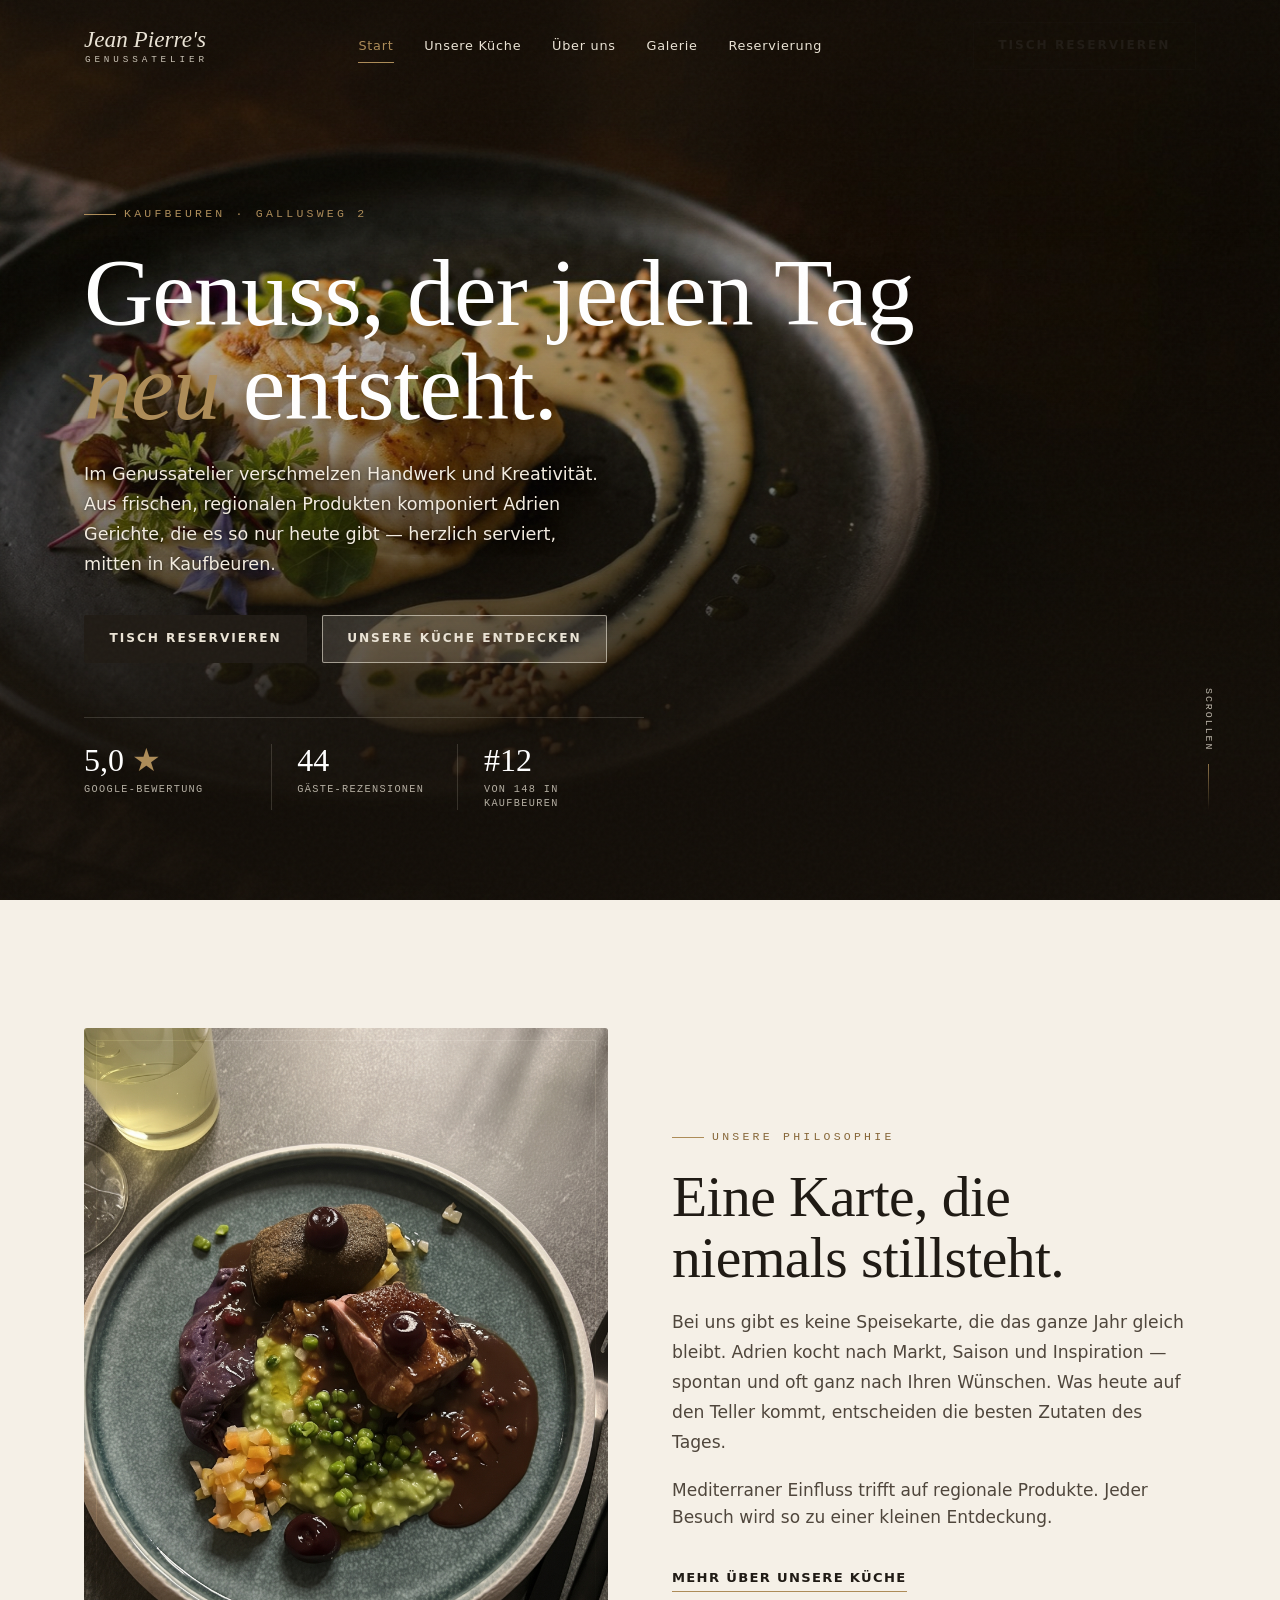
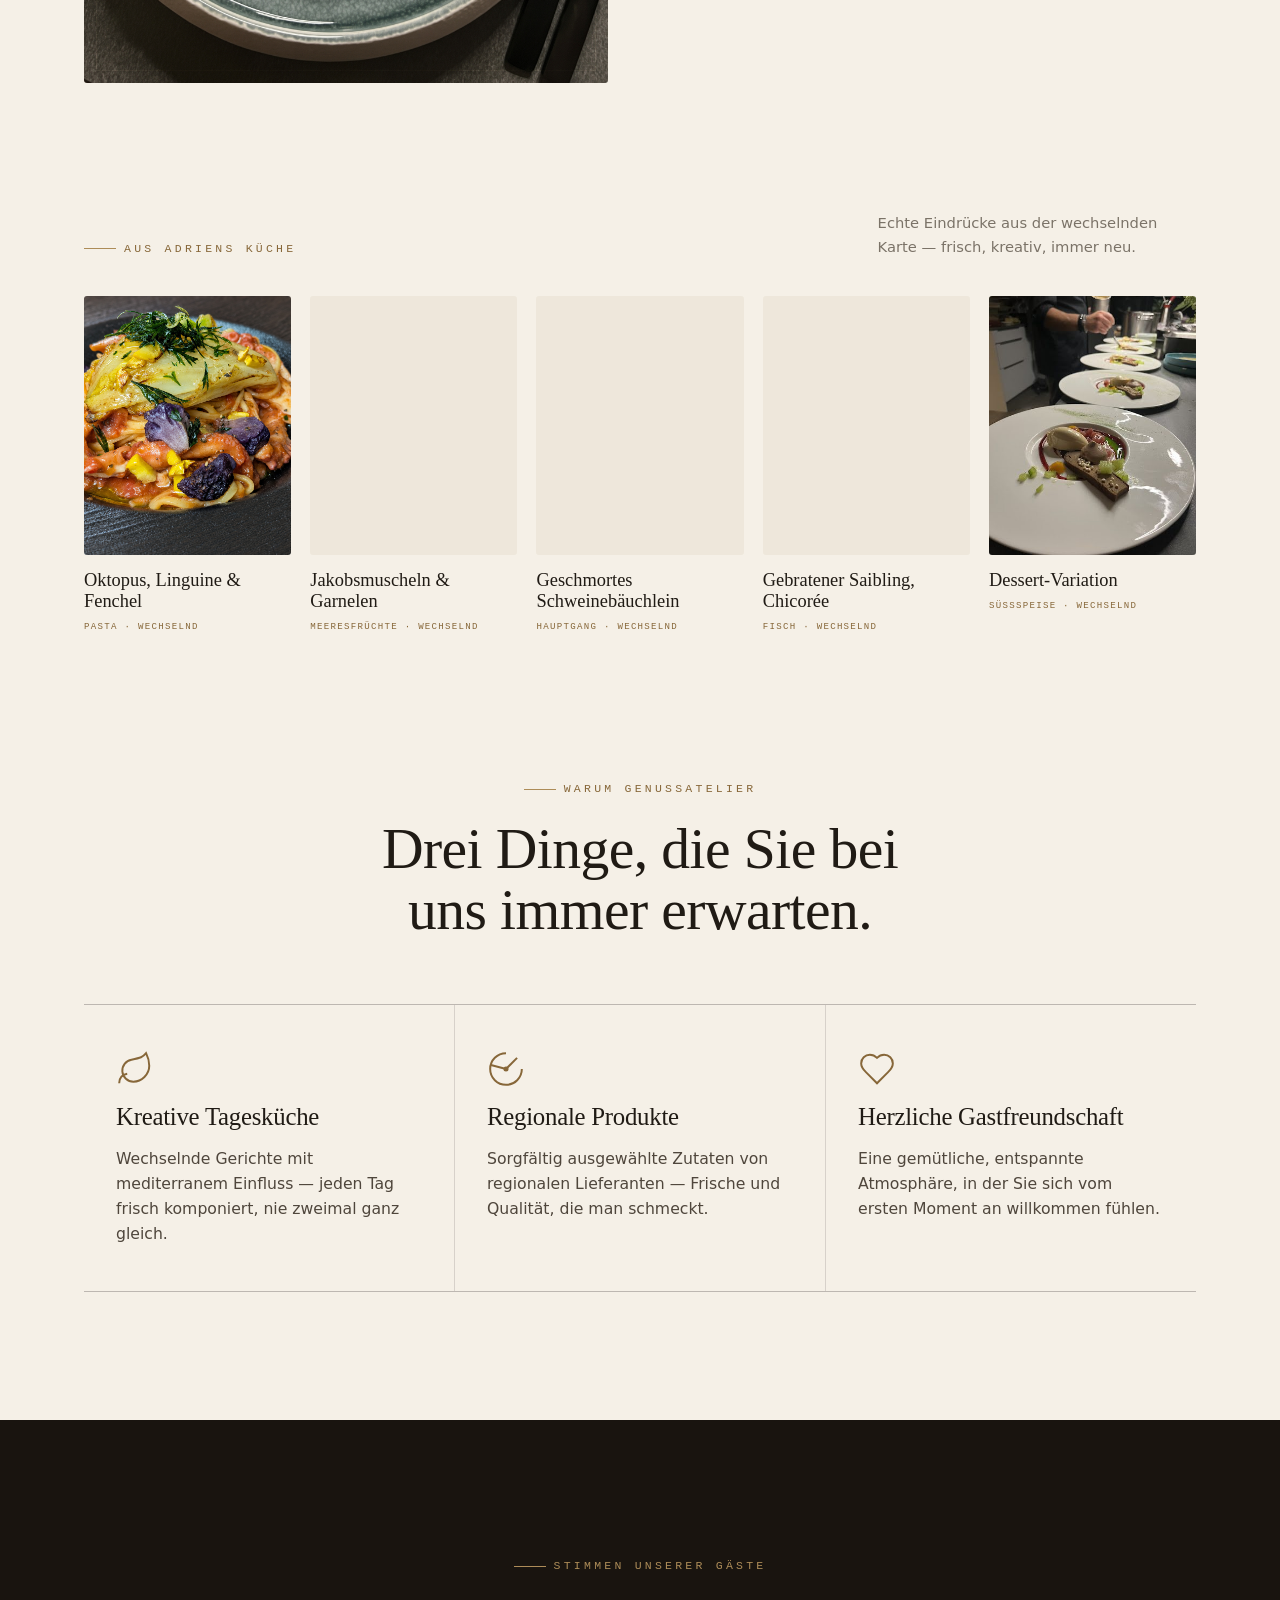
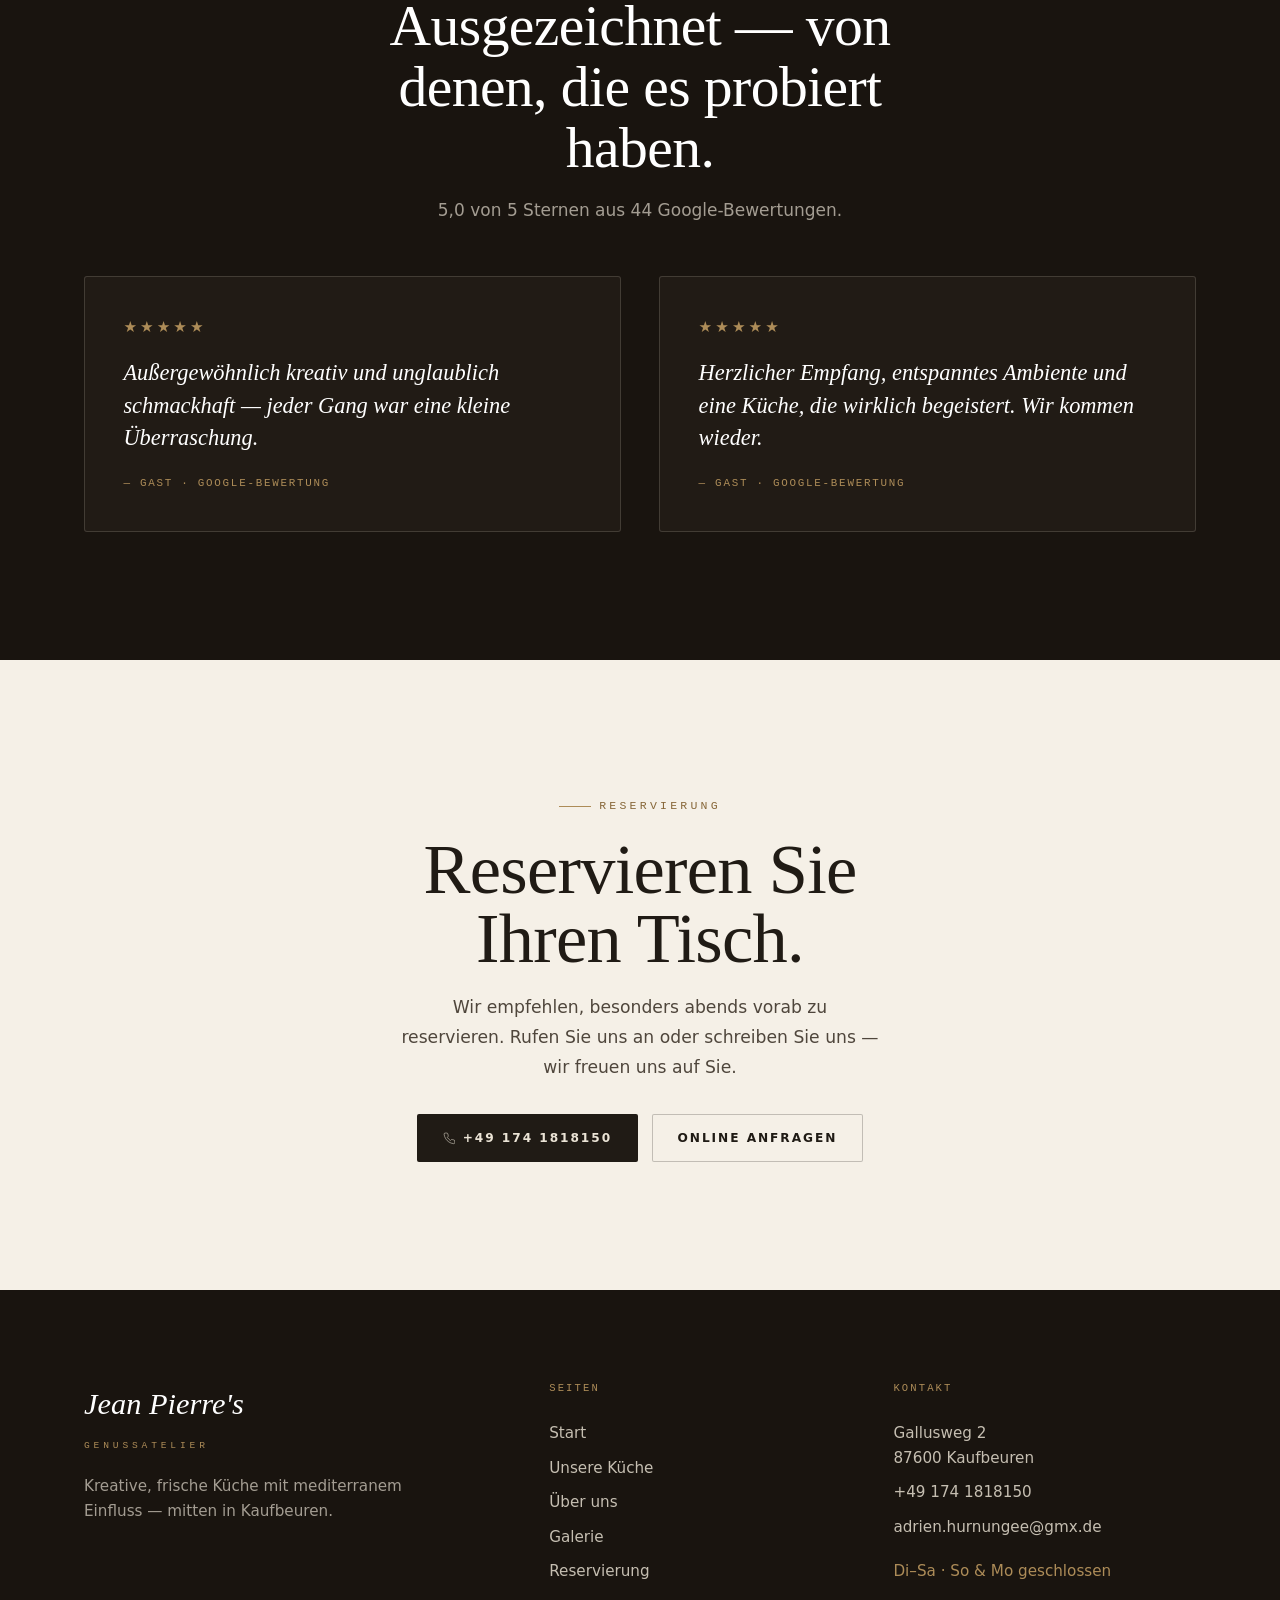
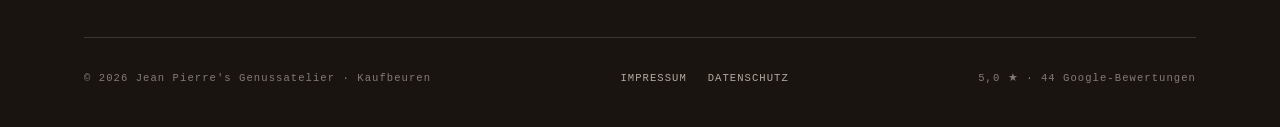
==== commit 266a9991: "performance adjustments" ====
--- a/index.html
+++ b/index.html
@@ -32,7 +32,8 @@
     content="https://www.genussatelier-kaufbeuren.de/images/ace3b2e6-fb80-46ac-94f2-577a47e64990.jpg">
   <link rel="icon" type="image/svg+xml"
     href="data:image/svg+xml,%3Csvg xmlns='http://www.w3.org/2000/svg' viewBox='0 0 64 64'%3E%3Crect width='64' height='64' rx='12' fill='%231b150e'/%3E%3Ctext x='32' y='45' font-family='Georgia,serif' font-style='italic' font-size='36' fill='%23b18a4e' text-anchor='middle'%3EJP%3C/text%3E%3C/svg%3E">
-  <link rel="stylesheet" href="fonts.css">
+  <link rel="stylesheet" href="styles/fonts.css">
+  <link rel="stylesheet" href="styles/style.css">
   <script type="application/ld+json">
 {
   "@context": "https://schema.org",
@@ -63,1734 +64,7 @@
   "aggregateRating": { "@type": "AggregateRating", "ratingValue": "5.0", "reviewCount": "44" }
 }
 </script>
-  <style>
-    @layer reset, tokens, base, layout, components, utilities;
-
-    /* ============ RESET ============ */
-    @layer reset {
-
-      *,
-      *::before,
-      *::after {
-        box-sizing: border-box;
-        margin: 0;
-        padding: 0;
-      }
-
-      html {
-        -webkit-text-size-adjust: 100%;
-        scroll-behavior: smooth;
-      }
-
-      body {
-        min-height: 100%;
-        line-height: 1.6;
-        -webkit-font-smoothing: antialiased;
-        text-rendering: optimizeLegibility;
-      }
-
-      img,
-      picture,
-      svg {
-        max-width: 100%;
-        display: block;
-      }
-
-      button,
-      input,
-      textarea,
-      select {
-        font: inherit;
-        color: inherit;
-      }
-
-      button {
-        background: none;
-        border: none;
-        cursor: pointer;
-      }
-
-      a {
-        color: inherit;
-        text-decoration: none;
-      }
-
-      ul {
-        list-style: none;
-      }
-
-      :focus-visible {
-        outline: 2px solid var(--brass-deep);
-        outline-offset: 3px;
-        border-radius: 1px;
-      }
-    }
-
-    /* ============ TOKENS ============ */
-    @layer tokens {
-      :root {
-        /* warm-minimal palette — hex fallback then OKLCH */
-        --bg: #f7f1e6;
-        --bg: oklch(0.957 0.014 84);
-        --bg-2: #f0e8d8;
-        --bg-2: oklch(0.93 0.018 84);
-        --bg-3: #e9dfcb;
-        --bg-3: oklch(0.90 0.022 84);
-        --ink: #211a12;
-        --ink: oklch(0.225 0.014 66);
-        --ink-soft: #4c4234;
-        --ink-soft: oklch(0.40 0.020 70);
-        --muted: #7c7160;
-        --muted: oklch(0.56 0.020 78);
-        --brass: #b18a4e;
-        --brass: oklch(0.66 0.080 78);
-        --brass-deep: #8a6a37;
-        --brass-deep: oklch(0.535 0.075 74);
-        --dark: #1b150e;
-        --dark: oklch(0.195 0.013 62);
-        --dark-2: #251d13;
-        --dark-2: oklch(0.245 0.016 64);
-        --cream-on-dark: #efe6d4;
-        --cream-on-dark: oklch(0.92 0.020 84);
-        --line: color-mix(in oklab, var(--ink) 14%, transparent);
-        --line-strong: color-mix(in oklab, var(--ink) 24%, transparent);
-        --line-dark: color-mix(in oklab, var(--cream-on-dark) 16%, transparent);
-
-        --serif: "Cormorant Garamond", Georgia, "Times New Roman", serif;
-        --sans: "Karla", system-ui, -apple-system, "Segoe UI", sans-serif;
-        --mono: "IBM Plex Mono", ui-monospace, "SFMono-Regular", monospace;
-
-        --maxw: 1240px;
-        --pad: clamp(1.25rem, 5vw, 5rem);
-        --section-y: clamp(4.5rem, 10vw, 9rem);
-        --ease: cubic-bezier(.215, .61, .355, 1);
-        --ease-expo: cubic-bezier(.16, 1, .3, 1);
-      }
-    }
-
-    /* ============ BASE ============ */
-    @layer base {
-      body {
-        font-family: var(--sans);
-        background: var(--bg);
-        color: var(--ink-soft);
-        font-size: 1.0625rem;
-        font-weight: 400;
-        overflow-x: hidden;
-      }
-
-      h1,
-      h2,
-      h3,
-      h4 {
-        font-family: var(--serif);
-        color: var(--ink);
-        font-weight: 500;
-        line-height: 1.06;
-        letter-spacing: -0.01em;
-        overflow-wrap: break-word;
-        hyphens: auto;
-      }
-
-      p {
-        max-width: 64ch;
-      }
-
-      strong {
-        font-weight: 600;
-        color: var(--ink);
-      }
-
-      em {
-        font-style: italic;
-      }
-
-      /* subtle film grain overlay */
-      body::after {
-        content: "";
-        position: fixed;
-        inset: 0;
-        pointer-events: none;
-        z-index: 200;
-        opacity: 0.028;
-        background-image: url("data:image/svg+xml,%3Csvg viewBox='0 0 256 256' xmlns='http://www.w3.org/2000/svg'%3E%3Cfilter id='n'%3E%3CfeTurbulence type='fractalNoise' baseFrequency='0.9' numOctaves='4' stitchTiles='stitch'/%3E%3C/filter%3E%3Crect width='100%25' height='100%25' filter='url(%23n)'/%3E%3C/svg%3E");
-      }
-    }
-
-    /* ============ LAYOUT ============ */
-    @layer layout {
-      .wrap {
-        width: 100%;
-        max-width: var(--maxw);
-        margin-inline: auto;
-        padding-inline: var(--pad);
-      }
-
-      .section {
-        padding-block: var(--section-y);
-      }
-
-      .page {
-        display: none;
-      }
-
-      .page.is-active {
-        display: block;
-      }
-
-      .grid {
-        display: grid;
-        gap: clamp(2rem, 5vw, 4.5rem);
-      }
-
-      @media (min-width: 880px) {
-        .grid-2 {
-          grid-template-columns: 1fr 1fr;
-          align-items: center;
-        }
-      }
-    }
-
-    /* ============ COMPONENTS ============ */
-    @layer components {
-
-      /* --- overline / labels --- */
-      .overline {
-        font-family: var(--mono);
-        font-size: 0.72rem;
-        font-weight: 500;
-        letter-spacing: 0.28em;
-        text-transform: uppercase;
-        color: var(--brass-deep);
-        display: inline-flex;
-        align-items: center;
-        gap: 0.7em;
-      }
-
-      .overline::before {
-        content: "";
-        width: 2rem;
-        height: 1px;
-        background: var(--brass);
-        display: inline-block;
-      }
-
-      .overline.center {
-        justify-content: center;
-      }
-
-      .on-dark .overline {
-        color: var(--brass);
-      }
-
-      /* --- type scale --- */
-      .display {
-        font-size: clamp(2.9rem, 7.5vw, 6.4rem);
-        line-height: 0.98;
-        font-weight: 500;
-      }
-
-      .display .accent {
-        font-style: italic;
-        color: var(--brass);
-        font-weight: 500;
-      }
-
-      .h2 {
-        font-size: clamp(2.1rem, 4.8vw, 3.6rem);
-      }
-
-      .h3 {
-        font-size: clamp(1.5rem, 2.6vw, 2rem);
-      }
-
-      .lead {
-        font-family: var(--serif);
-        font-size: clamp(1.3rem, 2.3vw, 1.7rem);
-        line-height: 1.45;
-        color: var(--ink);
-        font-weight: 400;
-        max-width: 40ch;
-      }
-
-      .lead em {
-        color: var(--brass-deep);
-      }
-
-      .body-lg {
-        font-size: 1.075rem;
-        line-height: 1.75;
-      }
-
-      .muted {
-        color: var(--muted);
-      }
-
-      .idx {
-        font-family: var(--mono);
-        font-size: 0.78rem;
-        color: var(--brass-deep);
-        letter-spacing: 0.1em;
-      }
-
-      /* --- buttons --- */
-      .btns {
-        display: flex;
-        flex-wrap: wrap;
-        gap: 0.9rem;
-      }
-
-      .btn {
-        display: inline-flex;
-        align-items: center;
-        justify-content: center;
-        gap: 0.6em;
-        font-family: var(--sans);
-        font-size: 0.76rem;
-        font-weight: 600;
-        letter-spacing: 0.16em;
-        text-transform: uppercase;
-        padding: 1.1em 2.1em;
-        min-height: 48px;
-        border-radius: 2px;
-        transition: all 0.3s var(--ease);
-        cursor: pointer;
-        white-space: nowrap;
-      }
-
-      .btn svg {
-        width: 1.05em;
-        height: 1.05em;
-      }
-
-      .btn-primary {
-        background: var(--ink);
-        color: var(--cream-on-dark);
-      }
-
-      .btn-primary:hover {
-        background: var(--brass-deep);
-        color: #fff;
-        transform: translateY(-2px);
-      }
-
-      .btn-ghost {
-        box-shadow: inset 0 0 0 1px var(--line-strong);
-        color: var(--ink);
-      }
-
-      .btn-ghost:hover {
-        background: var(--ink);
-        color: var(--cream-on-dark);
-        box-shadow: inset 0 0 0 1px var(--ink);
-        transform: translateY(-2px);
-      }
-
-      .on-dark .btn-primary {
-        background: var(--brass);
-        color: var(--dark);
-      }
-
-      .on-dark .btn-primary:hover {
-        background: var(--cream-on-dark);
-        color: var(--dark);
-      }
-
-      .on-dark .btn-ghost {
-        box-shadow: inset 0 0 0 1px var(--line-dark);
-        color: var(--cream-on-dark);
-      }
-
-      .on-dark .btn-ghost:hover {
-        background: var(--cream-on-dark);
-        color: var(--dark);
-        box-shadow: inset 0 0 0 1px var(--cream-on-dark);
-      }
-
-      /* hero secondary button: beige & visible over the dark hero image */
-      .hero .btns .btn-ghost {
-        background: color-mix(in oklab, var(--cream-on-dark) 14%, transparent);
-        box-shadow: inset 0 0 0 1px color-mix(in oklab, var(--cream-on-dark) 60%, transparent);
-        color: var(--cream-on-dark);
-      }
-
-      .hero .btns .btn-ghost:hover {
-        background: var(--cream-on-dark);
-        color: var(--dark);
-        box-shadow: inset 0 0 0 1px var(--cream-on-dark);
-      }
-
-      .textlink {
-        display: inline-flex;
-        align-items: center;
-        gap: 0.5em;
-        font-family: var(--sans);
-        font-weight: 600;
-        font-size: 0.82rem;
-        letter-spacing: 0.1em;
-        text-transform: uppercase;
-        color: var(--ink);
-        padding-bottom: 3px;
-        border-bottom: 1px solid var(--brass);
-        transition: gap 0.3s var(--ease), color 0.3s;
-      }
-
-      .textlink:hover {
-        gap: 0.9em;
-        color: var(--brass-deep);
-      }
-
-      /* --- header --- */
-      .site-header {
-        position: fixed;
-        inset: 0 0 auto 0;
-        z-index: 100;
-        transition: background 0.4s var(--ease), border-color 0.4s, color 0.4s;
-        background: color-mix(in oklab, var(--bg) 82%, transparent);
-        backdrop-filter: saturate(160%) blur(14px);
-        -webkit-backdrop-filter: saturate(160%) blur(14px);
-        border-bottom: 1px solid transparent;
-        color: var(--ink);
-      }
-
-      .site-header.scrolled {
-        border-bottom-color: var(--line);
-      }
-
-      .site-header.transparent {
-        background: transparent;
-        backdrop-filter: none;
-        -webkit-backdrop-filter: none;
-        border-bottom-color: transparent;
-        color: var(--cream-on-dark);
-      }
-
-      .nav {
-        display: flex;
-        align-items: center;
-        justify-content: space-between;
-        gap: 2rem;
-        height: clamp(74px, 9vw, 92px);
-      }
-
-      .brand {
-        display: flex;
-        flex-direction: column;
-        line-height: 1;
-        cursor: pointer;
-      }
-
-      .brand .b-name {
-        font-family: var(--serif);
-        font-style: italic;
-        font-size: 1.45rem;
-        font-weight: 500;
-      }
-
-      .brand .b-sub {
-        font-family: var(--mono);
-        font-size: 0.58rem;
-        letter-spacing: 0.42em;
-        text-transform: uppercase;
-        margin-top: 0.45em;
-        opacity: 0.85;
-        padding-left: 0.1em;
-      }
-
-      .nav-links {
-        display: flex;
-        align-items: center;
-        gap: clamp(1.2rem, 2.4vw, 2.4rem);
-      }
-
-      .nav-link {
-        font-family: var(--sans);
-        font-size: 0.8rem;
-        font-weight: 500;
-        letter-spacing: 0.06em;
-        position: relative;
-        padding: 0.5em 0;
-        transition: color 0.3s;
-      }
-
-      .nav-link::after {
-        content: "";
-        position: absolute;
-        left: 0;
-        bottom: 0;
-        height: 1px;
-        width: 0;
-        background: var(--brass);
-        transition: width 0.35s var(--ease);
-      }
-
-      .nav-link:hover::after,
-      .nav-link[aria-current="page"]::after {
-        width: 100%;
-      }
-
-      .nav-link[aria-current="page"] {
-        color: var(--brass-deep);
-      }
-
-      .transparent .nav-link[aria-current="page"] {
-        color: var(--brass);
-      }
-
-      .nav-cta {
-        display: inline-flex;
-      }
-
-      .nav-right {
-        display: flex;
-        align-items: center;
-        gap: 1.4rem;
-      }
-
-      .burger {
-        display: none;
-        width: 44px;
-        height: 44px;
-        align-items: center;
-        justify-content: center;
-        flex-direction: column;
-        gap: 5px;
-      }
-
-      .burger span {
-        width: 22px;
-        height: 1.5px;
-        background: currentColor;
-        transition: transform 0.3s var(--ease), opacity 0.3s;
-      }
-
-      .burger.open span:nth-child(1) {
-        transform: translateY(6.5px) rotate(45deg);
-      }
-
-      .burger.open span:nth-child(2) {
-        opacity: 0;
-      }
-
-      .burger.open span:nth-child(3) {
-        transform: translateY(-6.5px) rotate(-45deg);
-      }
-
-      @media (max-width: 860px) {
-
-        .nav-links,
-        .nav-cta {
-          display: none;
-        }
-
-        .burger {
-          display: flex;
-        }
-
-        /* drop the blur on mobile — it causes repaint jank while scrolling */
-        .site-header {
-          backdrop-filter: none;
-          -webkit-backdrop-filter: none;
-        }
-
-        .site-header:not(.transparent) {
-          background: var(--bg);
-        }
-
-        /* the fixed grain overlay repaints on every scroll frame on mobile — drop it */
-        body::after {
-          display: none;
-        }
-
-        .mobile-menu {
-          position: fixed;
-          inset: 0;
-          z-index: 99;
-          background: var(--dark);
-          color: var(--cream-on-dark);
-          display: flex;
-          flex-direction: column;
-          justify-content: center;
-          gap: 0.4rem;
-          padding: var(--pad);
-          transform: translateY(-100%);
-          transition: transform 0.5s var(--ease-expo);
-          visibility: hidden;
-        }
-
-        .mobile-menu.open {
-          transform: translateY(0);
-          visibility: visible;
-        }
-
-        .mobile-menu a {
-          font-family: var(--serif);
-          font-size: 2rem;
-          padding: 0.45rem 0;
-          border-bottom: 1px solid var(--line-dark);
-          display: flex;
-          justify-content: space-between;
-          align-items: baseline;
-        }
-
-        .mobile-menu a .mi {
-          font-family: var(--mono);
-          font-size: 0.7rem;
-          color: var(--brass);
-        }
-
-        .mobile-menu .mm-foot {
-          margin-top: 2rem;
-          font-family: var(--mono);
-          font-size: 0.8rem;
-          letter-spacing: 0.1em;
-          color: var(--brass);
-        }
-      }
-
-      @media (min-width: 861px) {
-        .mobile-menu {
-          display: none;
-        }
-      }
-
-      /* --- hero --- */
-      .hero {
-        position: relative;
-        min-height: 100svh;
-        display: flex;
-        align-items: flex-end;
-        color: var(--cream-on-dark);
-        overflow: hidden;
-      }
-
-      .hero-bg {
-        position: absolute;
-        inset: 0;
-        z-index: 0;
-      }
-
-      .hero-bg img {
-        width: 100%;
-        height: 100%;
-        object-fit: cover;
-        object-position: 50% 42%;
-      }
-
-      .hero-bg::after {
-        content: "";
-        position: absolute;
-        inset: 0;
-        background:
-          linear-gradient(180deg, rgba(20, 15, 9, 0.62) 0%, rgba(20, 15, 9, 0.18) 26%, rgba(20, 15, 9, 0.48) 54%, rgba(20, 15, 9, 0.88) 80%, rgba(20, 15, 9, 0.96) 100%);
-      }
-
-      .hero-inner {
-        position: relative;
-        z-index: 1;
-        width: 100%;
-        padding-bottom: clamp(3rem, 7vw, 6rem);
-        padding-top: 8rem;
-      }
-
-      .hero h1 {
-        color: #fff;
-        margin: 1.4rem 0 1.6rem;
-        max-width: 18ch;
-        text-shadow: 0 2px 30px rgba(0, 0, 0, 0.3);
-      }
-
-      .hero .hero-sub {
-        max-width: 46ch;
-        color: #f3ece0;
-        font-size: 1.1rem;
-        line-height: 1.7;
-        margin-bottom: 2.2rem;
-        text-shadow: 0 1px 16px rgba(0, 0, 0, 0.55), 0 1px 3px rgba(0, 0, 0, 0.5);
-      }
-
-      .hero .overline {
-        text-shadow: 0 1px 10px rgba(0, 0, 0, 0.5);
-      }
-
-      .hero .overline {
-        color: var(--brass);
-      }
-
-      .hero .overline::before {
-        background: var(--brass);
-      }
-
-      .hero-meta {
-        display: grid;
-        grid-template-columns: repeat(3, 1fr);
-        margin-top: clamp(2.4rem, 5vw, 3.4rem);
-        padding-top: 1.6rem;
-        border-top: 1px solid var(--line-dark);
-        max-width: 560px;
-      }
-
-      .stat {
-        display: flex;
-        flex-direction: column;
-        gap: 0.45rem;
-        padding-inline: clamp(0.7rem, 2.6vw, 1.6rem);
-        min-width: 0;
-      }
-
-      .stat:first-child {
-        padding-left: 0;
-      }
-
-      .stat+.stat {
-        border-left: 1px solid var(--line-dark);
-      }
-
-      .stat .s-num {
-        font-family: var(--serif);
-        font-size: clamp(1.5rem, 5.2vw, 2rem);
-        line-height: 1;
-        color: #fff;
-        white-space: nowrap;
-      }
-
-      .stat .s-num .star {
-        color: var(--brass);
-      }
-
-      .stat .s-num .sub {
-        font-size: 0.6em;
-        color: var(--brass);
-      }
-
-      .stat .s-lab {
-        font-family: var(--mono);
-        font-size: clamp(0.53rem, 1.7vw, 0.64rem);
-        letter-spacing: 0.13em;
-        text-transform: uppercase;
-        color: color-mix(in oklab, var(--cream-on-dark) 75%, transparent);
-        line-height: 1.35;
-      }
-
-      .scroll-cue {
-        position: absolute;
-        right: var(--pad);
-        bottom: clamp(3rem, 7vw, 6rem);
-        z-index: 1;
-        font-family: var(--mono);
-        font-size: 0.62rem;
-        letter-spacing: 0.2em;
-        text-transform: uppercase;
-        color: var(--cream-on-dark);
-        writing-mode: vertical-rl;
-        display: flex;
-        align-items: center;
-        gap: 0.8rem;
-        opacity: 0.8;
-      }
-
-      .scroll-cue::after {
-        content: "";
-        width: 1px;
-        height: 46px;
-        background: linear-gradient(var(--brass), transparent);
-      }
-
-      @media (max-width: 860px) {
-        .scroll-cue {
-          display: none;
-        }
-      }
-
-      /* --- page hero (interior pages) --- */
-      .page-hero {
-        padding-top: clamp(9rem, 14vw, 12rem);
-        padding-bottom: clamp(2.5rem, 5vw, 4rem);
-      }
-
-      .page-hero .display {
-        max-width: 16ch;
-        margin-top: 1.3rem;
-      }
-
-      .page-hero .lead {
-        margin-top: 1.8rem;
-      }
-
-      /* --- media --- */
-      .media {
-        position: relative;
-        overflow: hidden;
-        border-radius: 3px;
-        background: var(--bg-2);
-      }
-
-      .media img {
-        width: 100%;
-        height: 100%;
-        object-fit: cover;
-        transition: transform 1.2s var(--ease);
-      }
-
-      .media.tall {
-        aspect-ratio: 4/5;
-      }
-
-      .media.wide {
-        aspect-ratio: 3/2;
-      }
-
-      .media:hover img {
-        transform: scale(1.04);
-      }
-
-      .media-frame {
-        position: relative;
-      }
-
-      .media-frame::before {
-        content: "";
-        position: absolute;
-        inset: 12px;
-        border: 1px solid var(--line-dark);
-        z-index: 2;
-        pointer-events: none;
-        mix-blend-mode: overlay;
-      }
-
-      /* --- highlight cards --- */
-      .cards {
-        display: grid;
-        gap: 1px;
-        background: var(--line);
-        border-block: 1px solid var(--line);
-      }
-
-      @media (min-width: 760px) {
-        .cards-3 {
-          grid-template-columns: repeat(3, 1fr);
-        }
-      }
-
-      .card {
-        background: var(--bg);
-        padding: clamp(2rem, 3.5vw, 3rem) clamp(1.6rem, 2.5vw, 2.4rem);
-        display: flex;
-        flex-direction: column;
-        gap: 1rem;
-        transition: background 0.4s var(--ease);
-      }
-
-      .card:hover {
-        background: var(--bg-2);
-      }
-
-      .card .ic {
-        width: 38px;
-        height: 38px;
-        color: var(--brass-deep);
-        stroke-width: 1.25;
-      }
-
-      .card h3 {
-        font-size: 1.55rem;
-      }
-
-      .card p {
-        font-size: 0.98rem;
-        color: var(--ink-soft);
-      }
-
-      /* --- dark band --- */
-      .band-dark {
-        background: var(--dark);
-        color: var(--cream-on-dark);
-        position: relative;
-      }
-
-      .band-dark h2,
-      .band-dark h3 {
-        color: #fff;
-      }
-
-      .band-dark .muted {
-        color: color-mix(in oklab, var(--cream-on-dark) 66%, transparent);
-      }
-
-      /* --- reviews --- */
-      .reviews {
-        display: grid;
-        gap: clamp(1.4rem, 3vw, 2.4rem);
-        margin-top: 3.2rem;
-      }
-
-      @media (min-width: 760px) {
-        .reviews {
-          grid-template-columns: 1fr 1fr;
-        }
-      }
-
-      .review {
-        padding: clamp(1.8rem, 3vw, 2.6rem);
-        border: 1px solid var(--line-dark);
-        border-radius: 3px;
-        background: color-mix(in oklab, var(--dark-2) 70%, transparent);
-      }
-
-      .review .stars {
-        color: var(--brass);
-        letter-spacing: 0.2em;
-        font-size: 0.95rem;
-        margin-bottom: 1.1rem;
-      }
-
-      .review blockquote {
-        font-family: var(--serif);
-        font-size: 1.4rem;
-        line-height: 1.45;
-        color: #fff;
-        font-style: italic;
-      }
-
-      .review cite {
-        display: block;
-        margin-top: 1.3rem;
-        font-family: var(--mono);
-        font-size: 0.68rem;
-        letter-spacing: 0.16em;
-        text-transform: uppercase;
-        color: var(--brass);
-        font-style: normal;
-      }
-
-      /* --- callout (Tageskarte) --- */
-      .callout {
-        background: var(--dark);
-        color: var(--cream-on-dark);
-        border-radius: 4px;
-        padding: clamp(2.2rem, 4.5vw, 3.6rem);
-        position: relative;
-        overflow: hidden;
-      }
-
-      .callout::before {
-        content: "";
-        position: absolute;
-        inset: 0;
-        background: radial-gradient(120% 100% at 100% 0%, color-mix(in oklab, var(--brass) 22%, transparent), transparent 55%);
-      }
-
-      .callout>* {
-        position: relative;
-      }
-
-      .callout h3 {
-        color: #fff;
-        font-size: clamp(1.7rem, 3vw, 2.3rem);
-        margin: 0.8rem 0 1rem;
-      }
-
-      .callout p {
-        color: color-mix(in oklab, var(--cream-on-dark) 80%, transparent);
-        max-width: 52ch;
-      }
-
-      .callout .btns {
-        margin-top: 1.9rem;
-      }
-
-      .callout .on-dark {
-        display: contents;
-      }
-
-      /* --- offer / expect list --- */
-      .offers {
-        display: grid;
-        gap: 1px;
-        background: var(--line);
-        border: 1px solid var(--line);
-        border-radius: 4px;
-        overflow: hidden;
-      }
-
-      @media (min-width: 680px) {
-        .offers {
-          grid-template-columns: 1fr 1fr;
-        }
-      }
-
-      @media (min-width: 1020px) {
-        .offers {
-          grid-template-columns: repeat(3, 1fr);
-        }
-      }
-
-      .offer {
-        background: var(--bg);
-        padding: clamp(1.7rem, 2.6vw, 2.3rem);
-        display: flex;
-        flex-direction: column;
-        gap: 0.7rem;
-        transition: background 0.4s;
-      }
-
-      .offer:hover {
-        background: var(--bg-2);
-      }
-
-      .offer .ic {
-        width: 30px;
-        height: 30px;
-        color: var(--brass-deep);
-        stroke-width: 1.3;
-        margin-bottom: 0.3rem;
-      }
-
-      .offer h4 {
-        font-family: var(--serif);
-        font-size: 1.4rem;
-        color: var(--ink);
-        font-weight: 500;
-      }
-
-      .offer p {
-        font-size: 0.95rem;
-        color: var(--ink-soft);
-      }
-
-      /* --- example dishes --- */
-      .dishes {
-        display: grid;
-        gap: 0;
-        margin-top: 1rem;
-      }
-
-      .dish {
-        display: grid;
-        grid-template-columns: auto 1fr auto;
-        gap: 1.2rem;
-        align-items: baseline;
-        padding: 1.5rem 0;
-        border-bottom: 1px solid var(--line);
-      }
-
-      .dish:first-child {
-        border-top: 1px solid var(--line);
-      }
-
-      .dish .d-idx {
-        font-family: var(--mono);
-        font-size: 0.72rem;
-        color: var(--brass-deep);
-      }
-
-      .dish .d-main h4 {
-        font-family: var(--serif);
-        font-size: 1.5rem;
-        color: var(--ink);
-        font-weight: 500;
-      }
-
-      .dish .d-main p {
-        font-size: 0.92rem;
-        color: var(--muted);
-        margin-top: 0.3rem;
-      }
-
-      .dish .d-tag {
-        font-family: var(--mono);
-        font-size: 0.6rem;
-        letter-spacing: 0.16em;
-        text-transform: uppercase;
-        color: var(--brass-deep);
-        border: 1px solid var(--line-strong);
-        border-radius: 999px;
-        padding: 0.4em 0.9em;
-        white-space: nowrap;
-      }
-
-      @media (max-width: 620px) {
-        .dish {
-          grid-template-columns: auto 1fr;
-        }
-
-        .dish .d-tag {
-          grid-column: 2;
-          justify-self: start;
-          margin-top: 0.6rem;
-        }
-      }
-
-      /* --- values row --- */
-      .values {
-        display: grid;
-        gap: clamp(1.6rem, 3vw, 2.4rem);
-        margin-top: 1rem;
-      }
-
-      @media (min-width: 720px) {
-        .values {
-          grid-template-columns: repeat(3, 1fr);
-        }
-      }
-
-      .value {
-        padding-top: 1.6rem;
-        border-top: 1px solid var(--line-strong);
-      }
-
-      .value .v-num {
-        font-family: var(--mono);
-        font-size: 0.7rem;
-        color: var(--brass-deep);
-        letter-spacing: 0.15em;
-      }
-
-      .value h4 {
-        font-family: var(--serif);
-        font-size: 1.7rem;
-        color: var(--ink);
-        margin: 0.7rem 0;
-        font-weight: 500;
-      }
-
-      .value p {
-        font-size: 0.96rem;
-      }
-
-      /* --- gallery --- */
-      .gallery {
-        columns: 2;
-        column-gap: clamp(0.6rem, 1.6vw, 1.3rem);
-      }
-
-      @media (min-width: 980px) {
-        .gallery {
-          columns: 3;
-        }
-      }
-
-      .g-item {
-        break-inside: avoid;
-        margin-bottom: clamp(0.8rem, 1.6vw, 1.3rem);
-        position: relative;
-        overflow: hidden;
-        border-radius: 3px;
-      }
-
-      .g-item img {
-        width: 100%;
-        transition: transform 1s var(--ease), filter 0.6s;
-      }
-
-      .g-item figcaption {
-        position: absolute;
-        inset: auto 0 0 0;
-        padding: 1.4rem 1.2rem 1rem;
-        font-family: var(--mono);
-        font-size: 0.66rem;
-        letter-spacing: 0.14em;
-        text-transform: uppercase;
-        color: #fff;
-        background: linear-gradient(transparent, rgba(20, 15, 9, 0.78));
-        opacity: 0;
-        transform: translateY(8px);
-        transition: opacity 0.4s var(--ease), transform 0.4s var(--ease);
-      }
-
-      .g-item:hover img {
-        transform: scale(1.05);
-      }
-
-      .g-item:hover figcaption {
-        opacity: 1;
-        transform: translateY(0);
-      }
-
-      /* --- contact --- */
-      .contact-grid {
-        display: grid;
-        gap: clamp(2.4rem, 5vw, 4.5rem);
-      }
-
-      @media (min-width: 900px) {
-        .contact-grid {
-          grid-template-columns: 0.92fr 1.08fr;
-          align-items: start;
-        }
-      }
-
-      .info-block {
-        margin-bottom: 2.4rem;
-      }
-
-      .info-block .il {
-        font-family: var(--mono);
-        font-size: 0.66rem;
-        letter-spacing: 0.2em;
-        text-transform: uppercase;
-        color: var(--brass-deep);
-        margin-bottom: 0.7rem;
-        display: flex;
-        align-items: center;
-        gap: 0.6em;
-      }
-
-      .info-block .il svg {
-        width: 15px;
-        height: 15px;
-        stroke-width: 1.5;
-      }
-
-      .info-block p,
-      .info-block a {
-        font-family: var(--serif);
-        font-size: 1.4rem;
-        color: var(--ink);
-        line-height: 1.4;
-      }
-
-      .info-block a:hover {
-        color: var(--brass-deep);
-      }
-
-      .hours-row {
-        display: flex;
-        justify-content: space-between;
-        gap: 1rem;
-        padding: 0.7rem 0;
-        border-bottom: 1px solid var(--line);
-        font-family: var(--sans);
-      }
-
-      .hours-row span:first-child {
-        color: var(--ink);
-        font-weight: 500;
-      }
-
-      .hours-row.closed span:last-child {
-        color: var(--muted);
-      }
-
-      .hours-row span:last-child {
-        font-variant-numeric: tabular-nums;
-        color: var(--ink-soft);
-      }
-
-      .chips {
-        display: flex;
-        flex-wrap: wrap;
-        gap: 0.6rem;
-        margin-top: 1.2rem;
-      }
-
-      .chip {
-        font-family: var(--sans);
-        font-size: 0.78rem;
-        color: var(--ink-soft);
-        border: 1px solid var(--line-strong);
-        border-radius: 999px;
-        padding: 0.5em 1em;
-      }
-
-      .note {
-        font-size: 0.82rem;
-        color: var(--muted);
-        font-style: italic;
-        margin-top: 0.9rem;
-      }
-
-      /* --- form --- */
-      .form-card {
-        background: var(--bg-2);
-        border: 1px solid var(--line);
-        border-radius: 4px;
-        padding: clamp(1.8rem, 3.4vw, 3rem);
-      }
-
-      .field {
-        margin-bottom: 1.3rem;
-      }
-
-      .field label {
-        display: block;
-        font-family: var(--mono);
-        font-size: 0.66rem;
-        letter-spacing: 0.16em;
-        text-transform: uppercase;
-        color: var(--brass-deep);
-        margin-bottom: 0.6rem;
-      }
-
-      .field input,
-      .field textarea,
-      .field select {
-        width: 100%;
-        background: var(--bg);
-        border: 1px solid var(--line-strong);
-        border-radius: 2px;
-        padding: 0.85em 1em;
-        font-family: var(--sans);
-        font-size: 1rem;
-        color: var(--ink);
-        transition: border-color 0.3s, box-shadow 0.3s;
-      }
-
-      .field input:focus,
-      .field textarea:focus,
-      .field select:focus {
-        outline: none;
-        border-color: var(--brass);
-        box-shadow: 0 0 0 3px color-mix(in oklab, var(--brass) 20%, transparent);
-      }
-
-      .field textarea {
-        resize: vertical;
-        min-height: 96px;
-      }
-
-      .field-row {
-        display: grid;
-        gap: 1.3rem;
-      }
-
-      @media (min-width: 560px) {
-        .field-row.cols-3 {
-          grid-template-columns: 1fr 1fr 1fr;
-        }
-
-        .field-row.cols-2 {
-          grid-template-columns: 1fr 1fr;
-        }
-      }
-
-      /* --- impressum --- */
-      details.impressum {
-        margin-top: 3rem;
-        border-top: 1px solid var(--line);
-        padding-top: 1.4rem;
-      }
-
-      details.impressum summary {
-        font-family: var(--mono);
-        font-size: 0.72rem;
-        letter-spacing: 0.16em;
-        text-transform: uppercase;
-        color: var(--muted);
-        cursor: pointer;
-        list-style: none;
-        display: flex;
-        align-items: center;
-        gap: 0.6em;
-      }
-
-      details.impressum summary::-webkit-details-marker {
-        display: none;
-      }
-
-      details.impressum summary::before {
-        content: "+";
-        color: var(--brass-deep);
-        font-size: 1rem;
-      }
-
-      details.impressum[open] summary::before {
-        content: "–";
-      }
-
-      details.impressum .imp-body {
-        font-size: 0.88rem;
-        color: var(--muted);
-        line-height: 1.7;
-        margin-top: 1rem;
-        max-width: 60ch;
-      }
-
-      details.impressum .imp-body strong {
-        color: var(--ink-soft);
-      }
-
-      /* --- legal pages --- */
-      .legal h2 {
-        font-family: var(--serif);
-        font-size: clamp(1.45rem, 2.6vw, 1.9rem);
-        color: var(--ink);
-        font-weight: 500;
-        margin: 2.4rem 0 0.7rem;
-      }
-
-      .legal h2:first-of-type {
-        margin-top: 0.5rem;
-      }
-
-      .legal p,
-      .legal address {
-        font-style: normal;
-        color: var(--ink-soft);
-        line-height: 1.78;
-        margin-bottom: 0.85rem;
-        max-width: 72ch;
-      }
-
-      .legal address {
-        white-space: pre-line;
-      }
-
-      .legal a {
-        color: var(--brass-deep);
-        border-bottom: 1px solid var(--line-strong);
-      }
-
-      .legal a:hover {
-        color: var(--ink);
-      }
-
-      .legal ul {
-        margin: 0 0 1rem 1.2rem;
-        list-style: disc;
-        color: var(--ink-soft);
-        line-height: 1.7;
-      }
-
-      .legal li {
-        margin-bottom: 0.35rem;
-      }
-
-      .legal .ph {
-        background: color-mix(in oklab, var(--brass) 22%, transparent);
-        color: var(--ink);
-        padding: 0.05em 0.4em;
-        border-radius: 2px;
-        font-size: 0.94em;
-      }
-
-      .legal .lead-note {
-        font-size: 0.88rem;
-        color: var(--muted);
-        font-style: italic;
-        margin-bottom: 2rem;
-      }
-
-      .footer-legal {
-        display: flex;
-        flex-wrap: wrap;
-        gap: 1.3rem;
-      }
-
-      .footer-legal a {
-        color: color-mix(in oklab, var(--cream-on-dark) 72%, transparent);
-        font-family: var(--mono);
-        font-size: 0.66rem;
-        letter-spacing: 0.1em;
-        text-transform: uppercase;
-      }
-
-      .footer-legal a:hover {
-        color: var(--brass);
-      }
-
-      /* --- footer --- */
-      .site-footer {
-        background: var(--dark);
-        color: var(--cream-on-dark);
-        padding-block: clamp(3.5rem, 7vw, 6rem) 2.5rem;
-      }
-
-      .footer-top {
-        display: grid;
-        gap: 2.6rem;
-        padding-bottom: 3rem;
-        border-bottom: 1px solid var(--line-dark);
-      }
-
-      @media (min-width: 760px) {
-        .footer-top {
-          grid-template-columns: 1.4fr 1fr 1fr;
-        }
-      }
-
-      .footer .f-brand .b-name {
-        font-family: var(--serif);
-        font-style: italic;
-        font-size: 1.9rem;
-        color: #fff;
-      }
-
-      .footer .f-brand .b-sub {
-        font-family: var(--mono);
-        font-size: 0.6rem;
-        letter-spacing: 0.4em;
-        text-transform: uppercase;
-        color: var(--brass);
-        margin-top: 0.6rem;
-      }
-
-      .footer .f-brand p {
-        color: color-mix(in oklab, var(--cream-on-dark) 66%, transparent);
-        font-size: 0.95rem;
-        margin-top: 1.3rem;
-        max-width: 34ch;
-      }
-
-      .footer h5 {
-        font-family: var(--mono);
-        font-size: 0.66rem;
-        letter-spacing: 0.2em;
-        text-transform: uppercase;
-        color: var(--brass);
-        margin-bottom: 1.2rem;
-        font-weight: 500;
-      }
-
-      .footer .f-col a,
-      .footer .f-col p {
-        display: block;
-        color: color-mix(in oklab, var(--cream-on-dark) 82%, transparent);
-        padding: 0.32rem 0;
-        font-size: 0.95rem;
-        transition: color 0.3s;
-      }
-
-      .footer .f-col a:hover {
-        color: var(--brass);
-      }
-
-      .footer-bottom {
-        display: flex;
-        flex-wrap: wrap;
-        justify-content: space-between;
-        gap: 1rem;
-        padding-top: 2rem;
-        font-family: var(--mono);
-        font-size: 0.66rem;
-        letter-spacing: 0.1em;
-        color: color-mix(in oklab, var(--cream-on-dark) 50%, transparent);
-      }
-
-      /* --- signature dish strip (swipeable on mobile, grid on desktop) --- */
-      .strip-head {
-        display: flex;
-        flex-wrap: wrap;
-        align-items: flex-end;
-        justify-content: space-between;
-        gap: 1rem;
-        margin-bottom: clamp(1.6rem, 3vw, 2.4rem);
-      }
-
-      .dish-strip {
-        display: grid;
-        grid-auto-flow: column;
-        grid-auto-columns: minmax(74%, 1fr);
-        gap: clamp(0.8rem, 1.6vw, 1.2rem);
-        overflow-x: auto;
-        scroll-snap-type: x mandatory;
-        -webkit-overflow-scrolling: touch;
-        padding-bottom: 0.5rem;
-        scrollbar-width: none;
-      }
-
-      .dish-strip::-webkit-scrollbar {
-        display: none;
-      }
-
-      @media (min-width: 760px) {
-        .dish-strip {
-          grid-auto-flow: row;
-          grid-template-columns: repeat(5, 1fr);
-          grid-auto-columns: auto;
-          overflow: visible;
-        }
-      }
-
-      .dish-card {
-        scroll-snap-align: start;
-      }
-
-      .dish-card .media {
-        aspect-ratio: 4/5;
-        border-radius: 3px;
-      }
-
-      .dish-card .dc-cap {
-        margin-top: 0.9rem;
-      }
-
-      .dish-card .dc-cap .t {
-        font-family: var(--serif);
-        font-size: 1.15rem;
-        color: var(--ink);
-        line-height: 1.18;
-      }
-
-      .dish-card .dc-cap .s {
-        font-family: var(--mono);
-        font-size: 0.57rem;
-        letter-spacing: 0.14em;
-        text-transform: uppercase;
-        color: var(--brass-deep);
-        margin-top: 0.45rem;
-      }
-
-      /* --- real-photo grid (kueche) --- */
-      .photo-grid {
-        display: grid;
-        grid-template-columns: repeat(2, 1fr);
-        gap: clamp(0.7rem, 1.5vw, 1.1rem);
-      }
-
-      @media (min-width: 780px) {
-        .photo-grid {
-          grid-template-columns: repeat(3, 1fr);
-        }
-      }
-
-      .pg-item {
-        position: relative;
-        overflow: hidden;
-        border-radius: 3px;
-        aspect-ratio: 1/1;
-      }
-
-      .pg-item img {
-        width: 100%;
-        height: 100%;
-        object-fit: cover;
-        transition: transform 1s var(--ease);
-      }
-
-      .pg-item:hover img {
-        transform: scale(1.06);
-      }
-
-      .pg-item figcaption {
-        position: absolute;
-        inset: auto 0 0 0;
-        padding: 1.6rem 1rem 0.9rem;
-        font-family: var(--mono);
-        font-size: 0.6rem;
-        letter-spacing: 0.12em;
-        text-transform: uppercase;
-        color: #fff;
-        background: linear-gradient(transparent, rgba(20, 15, 9, 0.84));
-      }
-
-      /* --- mobile polish --- */
-      @media (max-width: 640px) {
-        .hero {
-          min-height: 90svh;
-        }
-
-        .hero-inner {
-          padding-top: 6.5rem;
-        }
-
-        .hero h1 {
-          margin: 1.1rem 0 1.15rem;
-        }
-
-        .hero .hero-sub {
-          font-size: 1.02rem;
-          margin-bottom: 1.7rem;
-        }
-
-        .hero-bg img {
-          object-position: 40% 42%;
-        }
-
-        .kenburns {
-          animation: none;
-        }
-
-        .btns .btn {
-          flex: 1 1 100%;
-          width: 100%;
-        }
-
-        .media.tall {
-          aspect-ratio: 4 / 3;
-        }
-
-        .hero+.section {
-          padding-top: 2.4rem;
-        }
-
-        .section {
-          padding-block: clamp(3.4rem, 9vw, 5rem);
-        }
-
-        .page-hero {
-          padding-top: 7.5rem;
-        }
-      }
-    }
-
-    /* ============ UTILITIES + MOTION ============ */
-    @layer utilities {
-      .center {
-        text-align: center;
-      }
-
-      .mt-s {
-        margin-top: 1.2rem;
-      }
-
-      .mt-m {
-        margin-top: 2rem;
-      }
-
-      .mt-l {
-        margin-top: 3rem;
-      }
-
-      .maxw-sm {
-        max-width: 620px;
-      }
-
-      .maxw-md {
-        max-width: 760px;
-      }
-
-      .mx-auto {
-        margin-inline: auto;
-      }
-
-      [hidden] {
-        display: none !important;
-      }
-
-      [data-reveal] {
-        opacity: 1;
-      }
-
-      @media (prefers-reduced-motion: no-preference) {
-        [data-reveal] {
-          opacity: 0;
-          transform: translateY(26px);
-          transition: opacity 0.9s var(--ease-expo), transform 0.9s var(--ease-expo);
-          transition-delay: calc(var(--i, 0) * 90ms);
-        }
-
-        [data-reveal].in-view {
-          opacity: 1;
-          transform: none;
-        }
-
-        .kenburns {
-          animation: kenburns 26s ease-out forwards alternate infinite;
-        }
-
-        @keyframes kenburns {
-          from {
-            transform: scale(1.03);
-          }
-
-          to {
-            transform: scale(1.08);
-          }
-        }
-      }
-    }
-  </style>
+
 </head>
 
 <body>
@@ -1833,7 +107,7 @@
     <section class="page is-active" id="page-start">
       <div class="hero">
         <div class="hero-bg">
-          <img class="kenburns" src="images/ace3b2e6-fb80-46ac-94f2-577a47e64990.jpg"
+          <img class="kenburns" fetchpriority="high" decoding="async"  src="images/ace3b2e6-fb80-46ac-94f2-577a47e64990.jpg"
             alt="Kunstvoll angerichtetes Gericht aus dem Genussatelier">
         </div>
         <div class="wrap hero-inner">
@@ -1859,7 +133,7 @@
       <div class="section">
         <div class="wrap grid grid-2">
           <div class="media-frame" data-reveal>
-            <div class="media tall"><img src="images/62bb778d-d123-44bc-82a1-4e249f823c24.png"
+            <div class="media tall"><img decoding="async" src="images/62bb778d-d123-44bc-82a1-4e249f823c24.png"
                 alt="Entenbrust mit Erbsen-Risotto, Rotkraut und Kirsche"></div>
           </div>
           <div>
@@ -1888,7 +162,7 @@
           </div>
           <div class="dish-strip" data-reveal>
             <figure class="dish-card">
-              <div class="media"><img src="images/bb523f37-e7d8-46aa-a74f-88d86daa3e54.jpg"
+              <div class="media"><img decoding="async" src="images/bb523f37-e7d8-46aa-a74f-88d86daa3e54.jpg"
                   alt="Oktopus mit Linguine und Fenchel" loading="lazy"></div>
               <div class="dc-cap">
                 <div class="t">Oktopus, Linguine &amp; Fenchel</div>
@@ -1896,7 +170,7 @@
               </div>
             </figure>
             <figure class="dish-card">
-              <div class="media"><img src="images/52022ed5-1d98-4d96-b29f-33c59ceba196.jpg"
+              <div class="media"><img decoding="async" src="images/52022ed5-1d98-4d96-b29f-33c59ceba196.jpg"
                   alt="Jakobsmuscheln und Garnelen mit Linguine" loading="lazy"></div>
               <div class="dc-cap">
                 <div class="t">Jakobsmuscheln &amp; Garnelen</div>
@@ -1904,7 +178,7 @@
               </div>
             </figure>
             <figure class="dish-card">
-              <div class="media"><img src="images/2228b329-1c93-4193-a72c-582a80ab5c6b.jpg"
+              <div class="media"><img decoding="async"  src="images/2228b329-1c93-4193-a72c-582a80ab5c6b.jpg"
                   alt="Geschmortes Schweinebäuchlein mit Rote Bete" loading="lazy"></div>
               <div class="dc-cap">
                 <div class="t">Geschmortes Schweinebäuchlein</div>
@@ -1912,7 +186,7 @@
               </div>
             </figure>
             <figure class="dish-card">
-              <div class="media"><img src="images/7909a044-72b1-4873-b06b-4037fe10d81d.jpg"
+              <div class="media"><img decoding="async"  src="images/7909a044-72b1-4873-b06b-4037fe10d81d.jpg"
                   alt="Gebratener Saibling mit Chicorée und Couscous" loading="lazy"></div>
               <div class="dc-cap">
                 <div class="t">Gebratener Saibling, Chicorée</div>
@@ -1920,7 +194,7 @@
               </div>
             </figure>
             <figure class="dish-card">
-              <div class="media"><img src="images/fecbacc2-b87e-408d-b2a5-637c47d391de.jpg"
+              <div class="media"><img decoding="async" src="images/fecbacc2-b87e-408d-b2a5-637c47d391de.jpg"
                   alt="Dessert-Variation mit Eis und Terrine" loading="lazy"></div>
               <div class="dc-cap">
                 <div class="t">Dessert-Variation</div>
@@ -2127,27 +401,27 @@
               Karte wechselt. Die aktuellen Speisen erfahren Sie direkt bei uns.</p>
           </div>
           <div class="photo-grid mt-s" data-reveal>
-            <figure class="pg-item"><img src="images/bb523f37-e7d8-46aa-a74f-88d86daa3e54.jpg"
+            <figure class="pg-item"><img decoding="async" src="images/bb523f37-e7d8-46aa-a74f-88d86daa3e54.jpg"
                 alt="Oktopus mit Linguine und Fenchel" loading="lazy">
               <figcaption>Oktopus, Linguine &amp; Fenchel</figcaption>
             </figure>
-            <figure class="pg-item"><img src="images/35bd096b-254a-4cf6-9ded-6c0c80ad98b5.jpg"
+            <figure class="pg-item"><img decoding="async" src="images/35bd096b-254a-4cf6-9ded-6c0c80ad98b5.jpg"
                 alt="Entenbrust mit Erbsen-Risotto und Kirsche" loading="lazy">
               <figcaption>Entenbrust, Erbsen-Risotto, Kirsche</figcaption>
             </figure>
-            <figure class="pg-item"><img src="images/2228b329-1c93-4193-a72c-582a80ab5c6b.jpg"
+            <figure class="pg-item"><img decoding="async" src="images/2228b329-1c93-4193-a72c-582a80ab5c6b.jpg"
                 alt="Geschmortes Schweinebäuchlein mit Rote Bete und Kartoffeln" loading="lazy">
               <figcaption>Geschmortes Schweinebäuchlein</figcaption>
             </figure>
-            <figure class="pg-item"><img src="images/52022ed5-1d98-4d96-b29f-33c59ceba196.jpg"
+            <figure class="pg-item"><img decoding="async" src="images/52022ed5-1d98-4d96-b29f-33c59ceba196.jpg"
                 alt="Jakobsmuscheln und Garnelen mit Zucchini-Linguine" loading="lazy">
               <figcaption>Jakobsmuscheln &amp; Garnelen</figcaption>
             </figure>
-            <figure class="pg-item"><img src="images/7909a044-72b1-4873-b06b-4037fe10d81d.jpg"
+            <figure class="pg-item"><img decoding="async" src="images/7909a044-72b1-4873-b06b-4037fe10d81d.jpg"
                 alt="Gebratener Saibling mit Chicorée und Couscous" loading="lazy">
               <figcaption>Gebratener Saibling, Chicorée</figcaption>
             </figure>
-            <figure class="pg-item"><img src="images/2e345e64-c6b4-4677-86db-fbb0a9b763fd.jpg"
+            <figure class="pg-item"><img decoding="async" src="images/2e345e64-c6b4-4677-86db-fbb0a9b763fd.jpg"
                 alt="Cappuccino mit Kakao" loading="lazy">
               <figcaption>Kaffee &amp; hausgemachte Süßspeisen</figcaption>
             </figure>
@@ -2227,39 +501,39 @@
       <div class="section" style="padding-top:0">
         <div class="wrap">
           <div class="gallery">
-            <figure class="g-item" data-reveal><img src="images/35bd096b-254a-4cf6-9ded-6c0c80ad98b5.jpg"
+            <figure class="g-item" data-reveal><img decoding="async"  src="images/35bd096b-254a-4cf6-9ded-6c0c80ad98b5.jpg"
                 alt="Entenbrust mit Erbsen-Risotto und Kirsche" loading="lazy">
               <figcaption>Entenbrust &amp; Erbsen-Risotto</figcaption>
             </figure>
-            <figure class="g-item" data-reveal style="--i:1"><img src="images/bb523f37-e7d8-46aa-a74f-88d86daa3e54.jpg"
+            <figure class="g-item" data-reveal style="--i:1"><img decoding="async"  src="images/bb523f37-e7d8-46aa-a74f-88d86daa3e54.jpg"
                 alt="Oktopus mit Linguine und Fenchel" loading="lazy">
               <figcaption>Oktopus &amp; Linguine</figcaption>
             </figure>
-            <figure class="g-item" data-reveal style="--i:2"><img src="images/a2351f3a-35c3-4549-b328-95577e80fa10.jpg"
+            <figure class="g-item" data-reveal style="--i:2"><img decoding="async" src="images/a2351f3a-35c3-4549-b328-95577e80fa10.jpg"
                 alt="Gemütliches, elegantes Restaurant-Ambiente am Abend" loading="lazy">
               <figcaption>Unser Ambiente</figcaption>
             </figure>
-            <figure class="g-item" data-reveal><img src="images/7909a044-72b1-4873-b06b-4037fe10d81d.jpg"
+            <figure class="g-item" data-reveal><img decoding="async" src="images/7909a044-72b1-4873-b06b-4037fe10d81d.jpg"
                 alt="Gebratener Saibling mit Chicorée und Couscous" loading="lazy">
               <figcaption>Gebratener Saibling</figcaption>
             </figure>
-            <figure class="g-item" data-reveal style="--i:1"><img src="images/52022ed5-1d98-4d96-b29f-33c59ceba196.jpg"
+            <figure class="g-item" data-reveal style="--i:1"><img decoding="async" src="images/52022ed5-1d98-4d96-b29f-33c59ceba196.jpg"
                 alt="Jakobsmuscheln und Garnelen mit Linguine" loading="lazy">
               <figcaption>Jakobsmuscheln &amp; Garnelen</figcaption>
             </figure>
-            <figure class="g-item" data-reveal style="--i:2"><img src="images/2228b329-1c93-4193-a72c-582a80ab5c6b.jpg"
+            <figure class="g-item" data-reveal style="--i:2"><img decoding="async" src="images/2228b329-1c93-4193-a72c-582a80ab5c6b.jpg"
                 alt="Geschmortes Schweinebäuchlein mit Rote Bete" loading="lazy">
               <figcaption>Schweinebäuchlein &amp; Rote Bete</figcaption>
             </figure>
-            <figure class="g-item" data-reveal><img src="images/2e345e64-c6b4-4677-86db-fbb0a9b763fd.jpg"
+            <figure class="g-item" data-reveal><img decoding="async" src="images/2e345e64-c6b4-4677-86db-fbb0a9b763fd.jpg"
                 alt="Cappuccino mit Kakao" loading="lazy">
               <figcaption>Kaffee zum Ausklang</figcaption>
             </figure>
-            <figure class="g-item" data-reveal style="--i:1"><img src="images/fecbacc2-b87e-408d-b2a5-637c47d391de.jpg"
+            <figure class="g-item" data-reveal style="--i:1"><img decoding="async" src="images/fecbacc2-b87e-408d-b2a5-637c47d391de.jpg"
                 alt="Dessert-Variation mit Eis und Terrine auf dem Pass" loading="lazy">
               <figcaption>Dessert-Variation</figcaption>
             </figure>
-            <figure class="g-item" data-reveal style="--i:2"><img src="images/7c1baf19-34c9-4d45-a386-2031901c28c7.jpg"
+            <figure class="g-item" data-reveal style="--i:2"><img decoding="async" src="images/7c1baf19-34c9-4d45-a386-2031901c28c7.jpg"
                 alt="Elegant gedeckter Tisch mit Wein und Kerze" loading="lazy">
               <figcaption>Garnelensalat</figcaption>
             </figure>
--- a/styles/fonts.css
+++ b/styles/fonts.css
@@ -0,0 +1,192 @@
+@font-face {
+  font-family: 'Cormorant Garamond';
+  font-style: italic;
+  font-weight: 400;
+  font-display: swap;
+  src: url(fonts/cormorantgaramond-400-i-latin-ext.woff2) format('woff2');
+  unicode-range: U+0100-02BA, U+02BD-02C5, U+02C7-02CC, U+02CE-02D7, U+02DD-02FF, U+0304, U+0308, U+0329, U+1D00-1DBF, U+1E00-1E9F, U+1EF2-1EFF, U+2020, U+20A0-20AB, U+20AD-20C0, U+2113, U+2C60-2C7F, U+A720-A7FF;
+}
+@font-face {
+  font-family: 'Cormorant Garamond';
+  font-style: italic;
+  font-weight: 400;
+  font-display: swap;
+  src: url(fonts/cormorantgaramond-400-i-latin.woff2) format('woff2');
+  unicode-range: U+0000-00FF, U+0131, U+0152-0153, U+02BB-02BC, U+02C6, U+02DA, U+02DC, U+0304, U+0308, U+0329, U+2000-206F, U+20AC, U+2122, U+2191, U+2193, U+2212, U+2215, U+FEFF, U+FFFD;
+}
+@font-face {
+  font-family: 'Cormorant Garamond';
+  font-style: italic;
+  font-weight: 500;
+  font-display: swap;
+  src: url(fonts/cormorantgaramond-500-i-latin-ext.woff2) format('woff2');
+  unicode-range: U+0100-02BA, U+02BD-02C5, U+02C7-02CC, U+02CE-02D7, U+02DD-02FF, U+0304, U+0308, U+0329, U+1D00-1DBF, U+1E00-1E9F, U+1EF2-1EFF, U+2020, U+20A0-20AB, U+20AD-20C0, U+2113, U+2C60-2C7F, U+A720-A7FF;
+}
+@font-face {
+  font-family: 'Cormorant Garamond';
+  font-style: italic;
+  font-weight: 500;
+  font-display: swap;
+  src: url(fonts/cormorantgaramond-500-i-latin.woff2) format('woff2');
+  unicode-range: U+0000-00FF, U+0131, U+0152-0153, U+02BB-02BC, U+02C6, U+02DA, U+02DC, U+0304, U+0308, U+0329, U+2000-206F, U+20AC, U+2122, U+2191, U+2193, U+2212, U+2215, U+FEFF, U+FFFD;
+}
+@font-face {
+  font-family: 'Cormorant Garamond';
+  font-style: normal;
+  font-weight: 400;
+  font-display: swap;
+  src: url(fonts/cormorantgaramond-400-n-latin-ext.woff2) format('woff2');
+  unicode-range: U+0100-02BA, U+02BD-02C5, U+02C7-02CC, U+02CE-02D7, U+02DD-02FF, U+0304, U+0308, U+0329, U+1D00-1DBF, U+1E00-1E9F, U+1EF2-1EFF, U+2020, U+20A0-20AB, U+20AD-20C0, U+2113, U+2C60-2C7F, U+A720-A7FF;
+}
+@font-face {
+  font-family: 'Cormorant Garamond';
+  font-style: normal;
+  font-weight: 400;
+  font-display: swap;
+  src: url(fonts/cormorantgaramond-400-n-latin.woff2) format('woff2');
+  unicode-range: U+0000-00FF, U+0131, U+0152-0153, U+02BB-02BC, U+02C6, U+02DA, U+02DC, U+0304, U+0308, U+0329, U+2000-206F, U+20AC, U+2122, U+2191, U+2193, U+2212, U+2215, U+FEFF, U+FFFD;
+}
+@font-face {
+  font-family: 'Cormorant Garamond';
+  font-style: normal;
+  font-weight: 500;
+  font-display: swap;
+  src: url(fonts/cormorantgaramond-500-n-latin-ext.woff2) format('woff2');
+  unicode-range: U+0100-02BA, U+02BD-02C5, U+02C7-02CC, U+02CE-02D7, U+02DD-02FF, U+0304, U+0308, U+0329, U+1D00-1DBF, U+1E00-1E9F, U+1EF2-1EFF, U+2020, U+20A0-20AB, U+20AD-20C0, U+2113, U+2C60-2C7F, U+A720-A7FF;
+}
+@font-face {
+  font-family: 'Cormorant Garamond';
+  font-style: normal;
+  font-weight: 500;
+  font-display: swap;
+  src: url(fonts/cormorantgaramond-500-n-latin.woff2) format('woff2');
+  unicode-range: U+0000-00FF, U+0131, U+0152-0153, U+02BB-02BC, U+02C6, U+02DA, U+02DC, U+0304, U+0308, U+0329, U+2000-206F, U+20AC, U+2122, U+2191, U+2193, U+2212, U+2215, U+FEFF, U+FFFD;
+}
+@font-face {
+  font-family: 'Cormorant Garamond';
+  font-style: normal;
+  font-weight: 600;
+  font-display: swap;
+  src: url(fonts/cormorantgaramond-600-n-latin-ext.woff2) format('woff2');
+  unicode-range: U+0100-02BA, U+02BD-02C5, U+02C7-02CC, U+02CE-02D7, U+02DD-02FF, U+0304, U+0308, U+0329, U+1D00-1DBF, U+1E00-1E9F, U+1EF2-1EFF, U+2020, U+20A0-20AB, U+20AD-20C0, U+2113, U+2C60-2C7F, U+A720-A7FF;
+}
+@font-face {
+  font-family: 'Cormorant Garamond';
+  font-style: normal;
+  font-weight: 600;
+  font-display: swap;
+  src: url(fonts/cormorantgaramond-600-n-latin.woff2) format('woff2');
+  unicode-range: U+0000-00FF, U+0131, U+0152-0153, U+02BB-02BC, U+02C6, U+02DA, U+02DC, U+0304, U+0308, U+0329, U+2000-206F, U+20AC, U+2122, U+2191, U+2193, U+2212, U+2215, U+FEFF, U+FFFD;
+}
+@font-face {
+  font-family: 'IBM Plex Mono';
+  font-style: normal;
+  font-weight: 400;
+  font-display: swap;
+  src: url(fonts/ibmplexmono-400-n-latin-ext.woff2) format('woff2');
+  unicode-range: U+0100-02BA, U+02BD-02C5, U+02C7-02CC, U+02CE-02D7, U+02DD-02FF, U+0304, U+0308, U+0329, U+1D00-1DBF, U+1E00-1E9F, U+1EF2-1EFF, U+2020, U+20A0-20AB, U+20AD-20C0, U+2113, U+2C60-2C7F, U+A720-A7FF;
+}
+@font-face {
+  font-family: 'IBM Plex Mono';
+  font-style: normal;
+  font-weight: 400;
+  font-display: swap;
+  src: url(fonts/ibmplexmono-400-n-latin.woff2) format('woff2');
+  unicode-range: U+0000-00FF, U+0131, U+0152-0153, U+02BB-02BC, U+02C6, U+02DA, U+02DC, U+0304, U+0308, U+0329, U+2000-206F, U+20AC, U+2122, U+2191, U+2193, U+2212, U+2215, U+FEFF, U+FFFD;
+}
+@font-face {
+  font-family: 'IBM Plex Mono';
+  font-style: normal;
+  font-weight: 500;
+  font-display: swap;
+  src: url(fonts/ibmplexmono-500-n-latin-ext.woff2) format('woff2');
+  unicode-range: U+0100-02BA, U+02BD-02C5, U+02C7-02CC, U+02CE-02D7, U+02DD-02FF, U+0304, U+0308, U+0329, U+1D00-1DBF, U+1E00-1E9F, U+1EF2-1EFF, U+2020, U+20A0-20AB, U+20AD-20C0, U+2113, U+2C60-2C7F, U+A720-A7FF;
+}
+@font-face {
+  font-family: 'IBM Plex Mono';
+  font-style: normal;
+  font-weight: 500;
+  font-display: swap;
+  src: url(fonts/ibmplexmono-500-n-latin.woff2) format('woff2');
+  unicode-range: U+0000-00FF, U+0131, U+0152-0153, U+02BB-02BC, U+02C6, U+02DA, U+02DC, U+0304, U+0308, U+0329, U+2000-206F, U+20AC, U+2122, U+2191, U+2193, U+2212, U+2215, U+FEFF, U+FFFD;
+}
+@font-face {
+  font-family: 'Karla';
+  font-style: normal;
+  font-weight: 300;
+  font-display: swap;
+  src: url(fonts/karla-300-n-latin-ext.woff2) format('woff2');
+  unicode-range: U+0100-02BA, U+02BD-02C5, U+02C7-02CC, U+02CE-02D7, U+02DD-02FF, U+0304, U+0308, U+0329, U+1D00-1DBF, U+1E00-1E9F, U+1EF2-1EFF, U+2020, U+20A0-20AB, U+20AD-20C0, U+2113, U+2C60-2C7F, U+A720-A7FF;
+}
+@font-face {
+  font-family: 'Karla';
+  font-style: normal;
+  font-weight: 300;
+  font-display: swap;
+  src: url(fonts/karla-300-n-latin.woff2) format('woff2');
+  unicode-range: U+0000-00FF, U+0131, U+0152-0153, U+02BB-02BC, U+02C6, U+02DA, U+02DC, U+0304, U+0308, U+0329, U+2000-206F, U+20AC, U+2122, U+2191, U+2193, U+2212, U+2215, U+FEFF, U+FFFD;
+}
+@font-face {
+  font-family: 'Karla';
+  font-style: normal;
+  font-weight: 400;
+  font-display: swap;
+  src: url(fonts/karla-400-n-latin-ext.woff2) format('woff2');
+  unicode-range: U+0100-02BA, U+02BD-02C5, U+02C7-02CC, U+02CE-02D7, U+02DD-02FF, U+0304, U+0308, U+0329, U+1D00-1DBF, U+1E00-1E9F, U+1EF2-1EFF, U+2020, U+20A0-20AB, U+20AD-20C0, U+2113, U+2C60-2C7F, U+A720-A7FF;
+}
+@font-face {
+  font-family: 'Karla';
+  font-style: normal;
+  font-weight: 400;
+  font-display: swap;
+  src: url(fonts/karla-400-n-latin.woff2) format('woff2');
+  unicode-range: U+0000-00FF, U+0131, U+0152-0153, U+02BB-02BC, U+02C6, U+02DA, U+02DC, U+0304, U+0308, U+0329, U+2000-206F, U+20AC, U+2122, U+2191, U+2193, U+2212, U+2215, U+FEFF, U+FFFD;
+}
+@font-face {
+  font-family: 'Karla';
+  font-style: normal;
+  font-weight: 500;
+  font-display: swap;
+  src: url(fonts/karla-500-n-latin-ext.woff2) format('woff2');
+  unicode-range: U+0100-02BA, U+02BD-02C5, U+02C7-02CC, U+02CE-02D7, U+02DD-02FF, U+0304, U+0308, U+0329, U+1D00-1DBF, U+1E00-1E9F, U+1EF2-1EFF, U+2020, U+20A0-20AB, U+20AD-20C0, U+2113, U+2C60-2C7F, U+A720-A7FF;
+}
+@font-face {
+  font-family: 'Karla';
+  font-style: normal;
+  font-weight: 500;
+  font-display: swap;
+  src: url(fonts/karla-500-n-latin.woff2) format('woff2');
+  unicode-range: U+0000-00FF, U+0131, U+0152-0153, U+02BB-02BC, U+02C6, U+02DA, U+02DC, U+0304, U+0308, U+0329, U+2000-206F, U+20AC, U+2122, U+2191, U+2193, U+2212, U+2215, U+FEFF, U+FFFD;
+}
+@font-face {
+  font-family: 'Karla';
+  font-style: normal;
+  font-weight: 600;
+  font-display: swap;
+  src: url(fonts/karla-600-n-latin-ext.woff2) format('woff2');
+  unicode-range: U+0100-02BA, U+02BD-02C5, U+02C7-02CC, U+02CE-02D7, U+02DD-02FF, U+0304, U+0308, U+0329, U+1D00-1DBF, U+1E00-1E9F, U+1EF2-1EFF, U+2020, U+20A0-20AB, U+20AD-20C0, U+2113, U+2C60-2C7F, U+A720-A7FF;
+}
+@font-face {
+  font-family: 'Karla';
+  font-style: normal;
+  font-weight: 600;
+  font-display: swap;
+  src: url(fonts/karla-600-n-latin.woff2) format('woff2');
+  unicode-range: U+0000-00FF, U+0131, U+0152-0153, U+02BB-02BC, U+02C6, U+02DA, U+02DC, U+0304, U+0308, U+0329, U+2000-206F, U+20AC, U+2122, U+2191, U+2193, U+2212, U+2215, U+FEFF, U+FFFD;
+}
+@font-face {
+  font-family: 'Karla';
+  font-style: normal;
+  font-weight: 700;
+  font-display: swap;
+  src: url(fonts/karla-700-n-latin-ext.woff2) format('woff2');
+  unicode-range: U+0100-02BA, U+02BD-02C5, U+02C7-02CC, U+02CE-02D7, U+02DD-02FF, U+0304, U+0308, U+0329, U+1D00-1DBF, U+1E00-1E9F, U+1EF2-1EFF, U+2020, U+20A0-20AB, U+20AD-20C0, U+2113, U+2C60-2C7F, U+A720-A7FF;
+}
+@font-face {
+  font-family: 'Karla';
+  font-style: normal;
+  font-weight: 700;
+  font-display: swap;
+  src: url(fonts/karla-700-n-latin.woff2) format('woff2');
+  unicode-range: U+0000-00FF, U+0131, U+0152-0153, U+02BB-02BC, U+02C6, U+02DA, U+02DC, U+0304, U+0308, U+0329, U+2000-206F, U+20AC, U+2122, U+2191, U+2193, U+2212, U+2215, U+FEFF, U+FFFD;
+}
--- a/styles/style.css
+++ b/styles/style.css
@@ -0,0 +1,1727 @@
+@layer reset, tokens, base, layout, components, utilities;
+
+/* ============ RESET ============ */
+@layer reset {
+
+    *,
+    *::before,
+    *::after {
+        box-sizing: border-box;
+        margin: 0;
+        padding: 0;
+    }
+
+    html {
+        -webkit-text-size-adjust: 100%;
+        scroll-behavior: smooth;
+    }
+
+    body {
+        min-height: 100%;
+        line-height: 1.6;
+        -webkit-font-smoothing: antialiased;
+        text-rendering: optimizeLegibility;
+    }
+
+    img,
+    picture,
+    svg {
+        max-width: 100%;
+        display: block;
+    }
+
+    button,
+    input,
+    textarea,
+    select {
+        font: inherit;
+        color: inherit;
+    }
+
+    button {
+        background: none;
+        border: none;
+        cursor: pointer;
+    }
+
+    a {
+        color: inherit;
+        text-decoration: none;
+    }
+
+    ul {
+        list-style: none;
+    }
+
+    :focus-visible {
+        outline: 2px solid var(--brass-deep);
+        outline-offset: 3px;
+        border-radius: 1px;
+    }
+}
+
+/* ============ TOKENS ============ */
+@layer tokens {
+    :root {
+        /* warm-minimal palette — hex fallback then OKLCH */
+        --bg: #f7f1e6;
+        --bg: oklch(0.957 0.014 84);
+        --bg-2: #f0e8d8;
+        --bg-2: oklch(0.93 0.018 84);
+        --bg-3: #e9dfcb;
+        --bg-3: oklch(0.90 0.022 84);
+        --ink: #211a12;
+        --ink: oklch(0.225 0.014 66);
+        --ink-soft: #4c4234;
+        --ink-soft: oklch(0.40 0.020 70);
+        --muted: #7c7160;
+        --muted: oklch(0.56 0.020 78);
+        --brass: #b18a4e;
+        --brass: oklch(0.66 0.080 78);
+        --brass-deep: #8a6a37;
+        --brass-deep: oklch(0.535 0.075 74);
+        --dark: #1b150e;
+        --dark: oklch(0.195 0.013 62);
+        --dark-2: #251d13;
+        --dark-2: oklch(0.245 0.016 64);
+        --cream-on-dark: #efe6d4;
+        --cream-on-dark: oklch(0.92 0.020 84);
+        --line: color-mix(in oklab, var(--ink) 14%, transparent);
+        --line-strong: color-mix(in oklab, var(--ink) 24%, transparent);
+        --line-dark: color-mix(in oklab, var(--cream-on-dark) 16%, transparent);
+
+        --serif: "Cormorant Garamond", Georgia, "Times New Roman", serif;
+        --sans: "Karla", system-ui, -apple-system, "Segoe UI", sans-serif;
+        --mono: "IBM Plex Mono", ui-monospace, "SFMono-Regular", monospace;
+
+        --maxw: 1240px;
+        --pad: clamp(1.25rem, 5vw, 5rem);
+        --section-y: clamp(4.5rem, 10vw, 9rem);
+        --ease: cubic-bezier(.215, .61, .355, 1);
+        --ease-expo: cubic-bezier(.16, 1, .3, 1);
+    }
+}
+
+/* ============ BASE ============ */
+@layer base {
+    body {
+        font-family: var(--sans);
+        background: var(--bg);
+        color: var(--ink-soft);
+        font-size: 1.0625rem;
+        font-weight: 400;
+        overflow-x: hidden;
+    }
+
+    h1,
+    h2,
+    h3,
+    h4 {
+        font-family: var(--serif);
+        color: var(--ink);
+        font-weight: 500;
+        line-height: 1.06;
+        letter-spacing: -0.01em;
+        overflow-wrap: break-word;
+        hyphens: auto;
+    }
+
+    p {
+        max-width: 64ch;
+    }
+
+    strong {
+        font-weight: 600;
+        color: var(--ink);
+    }
+
+    em {
+        font-style: italic;
+    }
+
+    /* subtle film grain overlay */
+    body::after {
+        content: "";
+        position: fixed;
+        inset: 0;
+        pointer-events: none;
+        z-index: 200;
+        opacity: 0.028;
+        background-image: url("data:image/svg+xml,%3Csvg viewBox='0 0 256 256' xmlns='http://www.w3.org/2000/svg'%3E%3Cfilter id='n'%3E%3CfeTurbulence type='fractalNoise' baseFrequency='0.9' numOctaves='4' stitchTiles='stitch'/%3E%3C/filter%3E%3Crect width='100%25' height='100%25' filter='url(%23n)'/%3E%3C/svg%3E");
+    }
+}
+
+/* ============ LAYOUT ============ */
+@layer layout {
+    .wrap {
+        width: 100%;
+        max-width: var(--maxw);
+        margin-inline: auto;
+        padding-inline: var(--pad);
+    }
+
+    .section {
+        padding-block: var(--section-y);
+    }
+
+    .page {
+        display: none;
+    }
+
+    .page.is-active {
+        display: block;
+    }
+
+    .grid {
+        display: grid;
+        gap: clamp(2rem, 5vw, 4.5rem);
+    }
+
+    @media (min-width: 880px) {
+        .grid-2 {
+            grid-template-columns: 1fr 1fr;
+            align-items: center;
+        }
+    }
+}
+
+/* ============ COMPONENTS ============ */
+@layer components {
+
+    /* --- overline / labels --- */
+    .overline {
+        font-family: var(--mono);
+        font-size: 0.72rem;
+        font-weight: 500;
+        letter-spacing: 0.28em;
+        text-transform: uppercase;
+        color: var(--brass-deep);
+        display: inline-flex;
+        align-items: center;
+        gap: 0.7em;
+    }
+
+    .overline::before {
+        content: "";
+        width: 2rem;
+        height: 1px;
+        background: var(--brass);
+        display: inline-block;
+    }
+
+    .overline.center {
+        justify-content: center;
+    }
+
+    .on-dark .overline {
+        color: var(--brass);
+    }
+
+    /* --- type scale --- */
+    .display {
+        font-size: clamp(2.9rem, 7.5vw, 6.4rem);
+        line-height: 0.98;
+        font-weight: 500;
+    }
+
+    .display .accent {
+        font-style: italic;
+        color: var(--brass);
+        font-weight: 500;
+    }
+
+    .h2 {
+        font-size: clamp(2.1rem, 4.8vw, 3.6rem);
+    }
+
+    .h3 {
+        font-size: clamp(1.5rem, 2.6vw, 2rem);
+    }
+
+    .lead {
+        font-family: var(--serif);
+        font-size: clamp(1.3rem, 2.3vw, 1.7rem);
+        line-height: 1.45;
+        color: var(--ink);
+        font-weight: 400;
+        max-width: 40ch;
+    }
+
+    .lead em {
+        color: var(--brass-deep);
+    }
+
+    .body-lg {
+        font-size: 1.075rem;
+        line-height: 1.75;
+    }
+
+    .muted {
+        color: var(--muted);
+    }
+
+    .idx {
+        font-family: var(--mono);
+        font-size: 0.78rem;
+        color: var(--brass-deep);
+        letter-spacing: 0.1em;
+    }
+
+    /* --- buttons --- */
+    .btns {
+        display: flex;
+        flex-wrap: wrap;
+        gap: 0.9rem;
+    }
+
+    .btn {
+        display: inline-flex;
+        align-items: center;
+        justify-content: center;
+        gap: 0.6em;
+        font-family: var(--sans);
+        font-size: 0.76rem;
+        font-weight: 600;
+        letter-spacing: 0.16em;
+        text-transform: uppercase;
+        padding: 1.1em 2.1em;
+        min-height: 48px;
+        border-radius: 2px;
+        transition: all 0.3s var(--ease);
+        cursor: pointer;
+        white-space: nowrap;
+    }
+
+    .btn svg {
+        width: 1.05em;
+        height: 1.05em;
+    }
+
+    .btn-primary {
+        background: var(--ink);
+        color: var(--cream-on-dark);
+    }
+
+    .btn-primary:hover {
+        background: var(--brass-deep);
+        color: #fff;
+        transform: translateY(-2px);
+    }
+
+    .btn-ghost {
+        box-shadow: inset 0 0 0 1px var(--line-strong);
+        color: var(--ink);
+    }
+
+    .btn-ghost:hover {
+        background: var(--ink);
+        color: var(--cream-on-dark);
+        box-shadow: inset 0 0 0 1px var(--ink);
+        transform: translateY(-2px);
+    }
+
+    .on-dark .btn-primary {
+        background: var(--brass);
+        color: var(--dark);
+    }
+
+    .on-dark .btn-primary:hover {
+        background: var(--cream-on-dark);
+        color: var(--dark);
+    }
+
+    .on-dark .btn-ghost {
+        box-shadow: inset 0 0 0 1px var(--line-dark);
+        color: var(--cream-on-dark);
+    }
+
+    .on-dark .btn-ghost:hover {
+        background: var(--cream-on-dark);
+        color: var(--dark);
+        box-shadow: inset 0 0 0 1px var(--cream-on-dark);
+    }
+
+    /* hero secondary button: beige & visible over the dark hero image */
+    .hero .btns .btn-ghost {
+        background: color-mix(in oklab, var(--cream-on-dark) 14%, transparent);
+        box-shadow: inset 0 0 0 1px color-mix(in oklab, var(--cream-on-dark) 60%, transparent);
+        color: var(--cream-on-dark);
+    }
+
+    .hero .btns .btn-ghost:hover {
+        background: var(--cream-on-dark);
+        color: var(--dark);
+        box-shadow: inset 0 0 0 1px var(--cream-on-dark);
+    }
+
+    .textlink {
+        display: inline-flex;
+        align-items: center;
+        gap: 0.5em;
+        font-family: var(--sans);
+        font-weight: 600;
+        font-size: 0.82rem;
+        letter-spacing: 0.1em;
+        text-transform: uppercase;
+        color: var(--ink);
+        padding-bottom: 3px;
+        border-bottom: 1px solid var(--brass);
+        transition: gap 0.3s var(--ease), color 0.3s;
+    }
+
+    .textlink:hover {
+        gap: 0.9em;
+        color: var(--brass-deep);
+    }
+
+    /* --- header --- */
+    .site-header {
+        position: fixed;
+        inset: 0 0 auto 0;
+        z-index: 100;
+        transition: background 0.4s var(--ease), border-color 0.4s, color 0.4s;
+        background: color-mix(in oklab, var(--bg) 82%, transparent);
+        backdrop-filter: saturate(160%) blur(14px);
+        -webkit-backdrop-filter: saturate(160%) blur(14px);
+        border-bottom: 1px solid transparent;
+        color: var(--ink);
+    }
+
+    .site-header.scrolled {
+        border-bottom-color: var(--line);
+    }
+
+    .site-header.transparent {
+        background: transparent;
+        backdrop-filter: none;
+        -webkit-backdrop-filter: none;
+        border-bottom-color: transparent;
+        color: var(--cream-on-dark);
+    }
+
+    .nav {
+        display: flex;
+        align-items: center;
+        justify-content: space-between;
+        gap: 2rem;
+        height: clamp(74px, 9vw, 92px);
+    }
+
+    .brand {
+        display: flex;
+        flex-direction: column;
+        line-height: 1;
+        cursor: pointer;
+    }
+
+    .brand .b-name {
+        font-family: var(--serif);
+        font-style: italic;
+        font-size: 1.45rem;
+        font-weight: 500;
+    }
+
+    .brand .b-sub {
+        font-family: var(--mono);
+        font-size: 0.58rem;
+        letter-spacing: 0.42em;
+        text-transform: uppercase;
+        margin-top: 0.45em;
+        opacity: 0.85;
+        padding-left: 0.1em;
+    }
+
+    .nav-links {
+        display: flex;
+        align-items: center;
+        gap: clamp(1.2rem, 2.4vw, 2.4rem);
+    }
+
+    .nav-link {
+        font-family: var(--sans);
+        font-size: 0.8rem;
+        font-weight: 500;
+        letter-spacing: 0.06em;
+        position: relative;
+        padding: 0.5em 0;
+        transition: color 0.3s;
+    }
+
+    .nav-link::after {
+        content: "";
+        position: absolute;
+        left: 0;
+        bottom: 0;
+        height: 1px;
+        width: 0;
+        background: var(--brass);
+        transition: width 0.35s var(--ease);
+    }
+
+    .nav-link:hover::after,
+    .nav-link[aria-current="page"]::after {
+        width: 100%;
+    }
+
+    .nav-link[aria-current="page"] {
+        color: var(--brass-deep);
+    }
+
+    .transparent .nav-link[aria-current="page"] {
+        color: var(--brass);
+    }
+
+    .nav-cta {
+        display: inline-flex;
+    }
+
+    .nav-right {
+        display: flex;
+        align-items: center;
+        gap: 1.4rem;
+    }
+
+    .burger {
+        display: none;
+        width: 44px;
+        height: 44px;
+        align-items: center;
+        justify-content: center;
+        flex-direction: column;
+        gap: 5px;
+    }
+
+    .burger span {
+        width: 22px;
+        height: 1.5px;
+        background: currentColor;
+        transition: transform 0.3s var(--ease), opacity 0.3s;
+    }
+
+    .burger.open span:nth-child(1) {
+        transform: translateY(6.5px) rotate(45deg);
+    }
+
+    .burger.open span:nth-child(2) {
+        opacity: 0;
+    }
+
+    .burger.open span:nth-child(3) {
+        transform: translateY(-6.5px) rotate(-45deg);
+    }
+
+    @media (max-width: 860px) {
+
+        .nav-links,
+        .nav-cta {
+            display: none;
+        }
+
+        .burger {
+            display: flex;
+        }
+
+        /* drop the blur on mobile — it causes repaint jank while scrolling */
+        .site-header {
+            backdrop-filter: none;
+            -webkit-backdrop-filter: none;
+        }
+
+        .site-header:not(.transparent) {
+            background: var(--bg);
+        }
+        .media-frame::before { display: none; }
+        
+        /* the fixed grain overlay repaints on every scroll frame on mobile — drop it */
+        body::after {
+            display: none;
+        }
+
+        .mobile-menu {
+            position: fixed;
+            inset: 0;
+            z-index: 99;
+            background: var(--dark);
+            color: var(--cream-on-dark);
+            display: flex;
+            flex-direction: column;
+            justify-content: center;
+            gap: 0.4rem;
+            padding: var(--pad);
+            transform: translateY(-100%);
+            transition: transform 0.5s var(--ease-expo);
+            visibility: hidden;
+        }
+
+        .mobile-menu.open {
+            transform: translateY(0);
+            visibility: visible;
+        }
+
+        .mobile-menu a {
+            font-family: var(--serif);
+            font-size: 2rem;
+            padding: 0.45rem 0;
+            border-bottom: 1px solid var(--line-dark);
+            display: flex;
+            justify-content: space-between;
+            align-items: baseline;
+        }
+
+        .mobile-menu a .mi {
+            font-family: var(--mono);
+            font-size: 0.7rem;
+            color: var(--brass);
+        }
+
+        .mobile-menu .mm-foot {
+            margin-top: 2rem;
+            font-family: var(--mono);
+            font-size: 0.8rem;
+            letter-spacing: 0.1em;
+            color: var(--brass);
+        }
+    }
+
+    @media (min-width: 861px) {
+        .mobile-menu {
+            display: none;
+        }
+    }
+
+    /* --- hero --- */
+    .hero {
+        position: relative;
+        min-height: 100svh;
+        display: flex;
+        align-items: flex-end;
+        color: var(--cream-on-dark);
+        overflow: hidden;
+    }
+
+    .hero-bg {
+        position: absolute;
+        inset: 0;
+        z-index: 0;
+    }
+
+    .hero-bg img {
+        width: 100%;
+        height: 100%;
+        object-fit: cover;
+        object-position: 50% 42%;
+    }
+
+    .hero-bg::after {
+        content: "";
+        position: absolute;
+        inset: 0;
+        background:
+            linear-gradient(180deg, rgba(20, 15, 9, 0.62) 0%, rgba(20, 15, 9, 0.18) 26%, rgba(20, 15, 9, 0.48) 54%, rgba(20, 15, 9, 0.88) 80%, rgba(20, 15, 9, 0.96) 100%);
+    }
+
+    .hero-inner {
+        position: relative;
+        z-index: 1;
+        width: 100%;
+        padding-bottom: clamp(3rem, 7vw, 6rem);
+        padding-top: 8rem;
+    }
+
+    .hero h1 {
+        color: #fff;
+        margin: 1.4rem 0 1.6rem;
+        max-width: 18ch;
+        text-shadow: 0 2px 30px rgba(0, 0, 0, 0.3);
+    }
+
+    .hero .hero-sub {
+        max-width: 46ch;
+        color: #f3ece0;
+        font-size: 1.1rem;
+        line-height: 1.7;
+        margin-bottom: 2.2rem;
+        text-shadow: 0 1px 16px rgba(0, 0, 0, 0.55), 0 1px 3px rgba(0, 0, 0, 0.5);
+    }
+
+    .hero .overline {
+        text-shadow: 0 1px 10px rgba(0, 0, 0, 0.5);
+    }
+
+    .hero .overline {
+        color: var(--brass);
+    }
+
+    .hero .overline::before {
+        background: var(--brass);
+    }
+
+    .hero-meta {
+        display: grid;
+        grid-template-columns: repeat(3, 1fr);
+        margin-top: clamp(2.4rem, 5vw, 3.4rem);
+        padding-top: 1.6rem;
+        border-top: 1px solid var(--line-dark);
+        max-width: 560px;
+    }
+
+    .stat {
+        display: flex;
+        flex-direction: column;
+        gap: 0.45rem;
+        padding-inline: clamp(0.7rem, 2.6vw, 1.6rem);
+        min-width: 0;
+    }
+
+    .stat:first-child {
+        padding-left: 0;
+    }
+
+    .stat+.stat {
+        border-left: 1px solid var(--line-dark);
+    }
+
+    .stat .s-num {
+        font-family: var(--serif);
+        font-size: clamp(1.5rem, 5.2vw, 2rem);
+        line-height: 1;
+        color: #fff;
+        white-space: nowrap;
+    }
+
+    .stat .s-num .star {
+        color: var(--brass);
+    }
+
+    .stat .s-num .sub {
+        font-size: 0.6em;
+        color: var(--brass);
+    }
+
+    .stat .s-lab {
+        font-family: var(--mono);
+        font-size: clamp(0.53rem, 1.7vw, 0.64rem);
+        letter-spacing: 0.13em;
+        text-transform: uppercase;
+        color: color-mix(in oklab, var(--cream-on-dark) 75%, transparent);
+        line-height: 1.35;
+    }
+
+    .scroll-cue {
+        position: absolute;
+        right: var(--pad);
+        bottom: clamp(3rem, 7vw, 6rem);
+        z-index: 1;
+        font-family: var(--mono);
+        font-size: 0.62rem;
+        letter-spacing: 0.2em;
+        text-transform: uppercase;
+        color: var(--cream-on-dark);
+        writing-mode: vertical-rl;
+        display: flex;
+        align-items: center;
+        gap: 0.8rem;
+        opacity: 0.8;
+    }
+
+    .scroll-cue::after {
+        content: "";
+        width: 1px;
+        height: 46px;
+        background: linear-gradient(var(--brass), transparent);
+    }
+
+    @media (max-width: 860px) {
+        .scroll-cue {
+            display: none;
+        }
+    }
+
+    /* --- page hero (interior pages) --- */
+    .page-hero {
+        padding-top: clamp(9rem, 14vw, 12rem);
+        padding-bottom: clamp(2.5rem, 5vw, 4rem);
+    }
+
+    .page-hero .display {
+        max-width: 16ch;
+        margin-top: 1.3rem;
+    }
+
+    .page-hero .lead {
+        margin-top: 1.8rem;
+    }
+
+    /* --- media --- */
+    .media {
+        position: relative;
+        overflow: hidden;
+        border-radius: 3px;
+        background: var(--bg-2);
+    }
+
+    .media img {
+        width: 100%;
+        height: 100%;
+        object-fit: cover;
+        transition: transform 1.2s var(--ease);
+    }
+
+    .media.tall {
+        aspect-ratio: 4/5;
+    }
+
+    .media.wide {
+        aspect-ratio: 3/2;
+    }
+
+    .media:hover img {
+        transform: scale(1.04);
+    }
+
+    .media-frame {
+        position: relative;
+    }
+
+    .media-frame::before {
+        content: "";
+        position: absolute;
+        inset: 12px;
+        border: 1px solid var(--line-dark);
+        z-index: 2;
+        pointer-events: none;
+        mix-blend-mode: overlay;
+    }
+
+    /* --- highlight cards --- */
+    .cards {
+        display: grid;
+        gap: 1px;
+        background: var(--line);
+        border-block: 1px solid var(--line);
+    }
+
+    @media (min-width: 760px) {
+        .cards-3 {
+            grid-template-columns: repeat(3, 1fr);
+        }
+    }
+
+    .card {
+        background: var(--bg);
+        padding: clamp(2rem, 3.5vw, 3rem) clamp(1.6rem, 2.5vw, 2.4rem);
+        display: flex;
+        flex-direction: column;
+        gap: 1rem;
+        transition: background 0.4s var(--ease);
+    }
+
+    .card:hover {
+        background: var(--bg-2);
+    }
+
+    .card .ic {
+        width: 38px;
+        height: 38px;
+        color: var(--brass-deep);
+        stroke-width: 1.25;
+    }
+
+    .card h3 {
+        font-size: 1.55rem;
+    }
+
+    .card p {
+        font-size: 0.98rem;
+        color: var(--ink-soft);
+    }
+
+    /* --- dark band --- */
+    .band-dark {
+        background: var(--dark);
+        color: var(--cream-on-dark);
+        position: relative;
+    }
+
+    .band-dark h2,
+    .band-dark h3 {
+        color: #fff;
+    }
+
+    .band-dark .muted {
+        color: color-mix(in oklab, var(--cream-on-dark) 66%, transparent);
+    }
+
+    /* --- reviews --- */
+    .reviews {
+        display: grid;
+        gap: clamp(1.4rem, 3vw, 2.4rem);
+        margin-top: 3.2rem;
+    }
+
+    @media (min-width: 760px) {
+        .reviews {
+            grid-template-columns: 1fr 1fr;
+        }
+    }
+
+    .review {
+        padding: clamp(1.8rem, 3vw, 2.6rem);
+        border: 1px solid var(--line-dark);
+        border-radius: 3px;
+        background: color-mix(in oklab, var(--dark-2) 70%, transparent);
+    }
+
+    .review .stars {
+        color: var(--brass);
+        letter-spacing: 0.2em;
+        font-size: 0.95rem;
+        margin-bottom: 1.1rem;
+    }
+
+    .review blockquote {
+        font-family: var(--serif);
+        font-size: 1.4rem;
+        line-height: 1.45;
+        color: #fff;
+        font-style: italic;
+    }
+
+    .review cite {
+        display: block;
+        margin-top: 1.3rem;
+        font-family: var(--mono);
+        font-size: 0.68rem;
+        letter-spacing: 0.16em;
+        text-transform: uppercase;
+        color: var(--brass);
+        font-style: normal;
+    }
+
+    /* --- callout (Tageskarte) --- */
+    .callout {
+        background: var(--dark);
+        color: var(--cream-on-dark);
+        border-radius: 4px;
+        padding: clamp(2.2rem, 4.5vw, 3.6rem);
+        position: relative;
+        overflow: hidden;
+    }
+
+    .callout::before {
+        content: "";
+        position: absolute;
+        inset: 0;
+        background: radial-gradient(120% 100% at 100% 0%, color-mix(in oklab, var(--brass) 22%, transparent), transparent 55%);
+    }
+
+    .callout>* {
+        position: relative;
+    }
+
+    .callout h3 {
+        color: #fff;
+        font-size: clamp(1.7rem, 3vw, 2.3rem);
+        margin: 0.8rem 0 1rem;
+    }
+
+    .callout p {
+        color: color-mix(in oklab, var(--cream-on-dark) 80%, transparent);
+        max-width: 52ch;
+    }
+
+    .callout .btns {
+        margin-top: 1.9rem;
+    }
+
+    .callout .on-dark {
+        display: contents;
+    }
+
+    /* --- offer / expect list --- */
+    .offers {
+        display: grid;
+        gap: 1px;
+        background: var(--line);
+        border: 1px solid var(--line);
+        border-radius: 4px;
+        overflow: hidden;
+    }
+
+    @media (min-width: 680px) {
+        .offers {
+            grid-template-columns: 1fr 1fr;
+        }
+    }
+
+    @media (min-width: 1020px) {
+        .offers {
+            grid-template-columns: repeat(3, 1fr);
+        }
+    }
+
+    .offer {
+        background: var(--bg);
+        padding: clamp(1.7rem, 2.6vw, 2.3rem);
+        display: flex;
+        flex-direction: column;
+        gap: 0.7rem;
+        transition: background 0.4s;
+    }
+
+    .offer:hover {
+        background: var(--bg-2);
+    }
+
+    .offer .ic {
+        width: 30px;
+        height: 30px;
+        color: var(--brass-deep);
+        stroke-width: 1.3;
+        margin-bottom: 0.3rem;
+    }
+
+    .offer h4 {
+        font-family: var(--serif);
+        font-size: 1.4rem;
+        color: var(--ink);
+        font-weight: 500;
+    }
+
+    .offer p {
+        font-size: 0.95rem;
+        color: var(--ink-soft);
+    }
+
+    /* --- example dishes --- */
+    .dishes {
+        display: grid;
+        gap: 0;
+        margin-top: 1rem;
+    }
+
+    .dish {
+        display: grid;
+        grid-template-columns: auto 1fr auto;
+        gap: 1.2rem;
+        align-items: baseline;
+        padding: 1.5rem 0;
+        border-bottom: 1px solid var(--line);
+    }
+
+    .dish:first-child {
+        border-top: 1px solid var(--line);
+    }
+
+    .dish .d-idx {
+        font-family: var(--mono);
+        font-size: 0.72rem;
+        color: var(--brass-deep);
+    }
+
+    .dish .d-main h4 {
+        font-family: var(--serif);
+        font-size: 1.5rem;
+        color: var(--ink);
+        font-weight: 500;
+    }
+
+    .dish .d-main p {
+        font-size: 0.92rem;
+        color: var(--muted);
+        margin-top: 0.3rem;
+    }
+
+    .dish .d-tag {
+        font-family: var(--mono);
+        font-size: 0.6rem;
+        letter-spacing: 0.16em;
+        text-transform: uppercase;
+        color: var(--brass-deep);
+        border: 1px solid var(--line-strong);
+        border-radius: 999px;
+        padding: 0.4em 0.9em;
+        white-space: nowrap;
+    }
+
+    @media (max-width: 620px) {
+        .dish {
+            grid-template-columns: auto 1fr;
+        }
+
+        .dish .d-tag {
+            grid-column: 2;
+            justify-self: start;
+            margin-top: 0.6rem;
+        }
+    }
+
+    /* --- values row --- */
+    .values {
+        display: grid;
+        gap: clamp(1.6rem, 3vw, 2.4rem);
+        margin-top: 1rem;
+    }
+
+    @media (min-width: 720px) {
+        .values {
+            grid-template-columns: repeat(3, 1fr);
+        }
+    }
+
+    .value {
+        padding-top: 1.6rem;
+        border-top: 1px solid var(--line-strong);
+    }
+
+    .value .v-num {
+        font-family: var(--mono);
+        font-size: 0.7rem;
+        color: var(--brass-deep);
+        letter-spacing: 0.15em;
+    }
+
+    .value h4 {
+        font-family: var(--serif);
+        font-size: 1.7rem;
+        color: var(--ink);
+        margin: 0.7rem 0;
+        font-weight: 500;
+    }
+
+    .value p {
+        font-size: 0.96rem;
+    }
+
+    /* --- gallery --- */
+    .gallery {
+        columns: 2;
+        column-gap: clamp(0.6rem, 1.6vw, 1.3rem);
+    }
+
+    @media (min-width: 980px) {
+        .gallery {
+            columns: 3;
+        }
+    }
+
+    .g-item {
+        break-inside: avoid;
+        margin-bottom: clamp(0.8rem, 1.6vw, 1.3rem);
+        position: relative;
+        overflow: hidden;
+        border-radius: 3px;
+    }
+
+    .g-item img {
+        width: 100%;
+        transition: transform 1s var(--ease), filter 0.6s;
+    }
+
+    .g-item figcaption {
+        position: absolute;
+        inset: auto 0 0 0;
+        padding: 1.4rem 1.2rem 1rem;
+        font-family: var(--mono);
+        font-size: 0.66rem;
+        letter-spacing: 0.14em;
+        text-transform: uppercase;
+        color: #fff;
+        background: linear-gradient(transparent, rgba(20, 15, 9, 0.78));
+        opacity: 0;
+        transform: translateY(8px);
+        transition: opacity 0.4s var(--ease), transform 0.4s var(--ease);
+    }
+
+    .g-item:hover img {
+        transform: scale(1.05);
+    }
+
+    .g-item:hover figcaption {
+        opacity: 1;
+        transform: translateY(0);
+    }
+
+    /* --- contact --- */
+    .contact-grid {
+        display: grid;
+        gap: clamp(2.4rem, 5vw, 4.5rem);
+    }
+
+    @media (min-width: 900px) {
+        .contact-grid {
+            grid-template-columns: 0.92fr 1.08fr;
+            align-items: start;
+        }
+    }
+
+    .info-block {
+        margin-bottom: 2.4rem;
+    }
+
+    .info-block .il {
+        font-family: var(--mono);
+        font-size: 0.66rem;
+        letter-spacing: 0.2em;
+        text-transform: uppercase;
+        color: var(--brass-deep);
+        margin-bottom: 0.7rem;
+        display: flex;
+        align-items: center;
+        gap: 0.6em;
+    }
+
+    .info-block .il svg {
+        width: 15px;
+        height: 15px;
+        stroke-width: 1.5;
+    }
+
+    .info-block p,
+    .info-block a {
+        font-family: var(--serif);
+        font-size: 1.4rem;
+        color: var(--ink);
+        line-height: 1.4;
+    }
+
+    .info-block a:hover {
+        color: var(--brass-deep);
+    }
+
+    .hours-row {
+        display: flex;
+        justify-content: space-between;
+        gap: 1rem;
+        padding: 0.7rem 0;
+        border-bottom: 1px solid var(--line);
+        font-family: var(--sans);
+    }
+
+    .hours-row span:first-child {
+        color: var(--ink);
+        font-weight: 500;
+    }
+
+    .hours-row.closed span:last-child {
+        color: var(--muted);
+    }
+
+    .hours-row span:last-child {
+        font-variant-numeric: tabular-nums;
+        color: var(--ink-soft);
+    }
+
+    .chips {
+        display: flex;
+        flex-wrap: wrap;
+        gap: 0.6rem;
+        margin-top: 1.2rem;
+    }
+
+    .chip {
+        font-family: var(--sans);
+        font-size: 0.78rem;
+        color: var(--ink-soft);
+        border: 1px solid var(--line-strong);
+        border-radius: 999px;
+        padding: 0.5em 1em;
+    }
+
+    .note {
+        font-size: 0.82rem;
+        color: var(--muted);
+        font-style: italic;
+        margin-top: 0.9rem;
+    }
+
+    /* --- form --- */
+    .form-card {
+        background: var(--bg-2);
+        border: 1px solid var(--line);
+        border-radius: 4px;
+        padding: clamp(1.8rem, 3.4vw, 3rem);
+    }
+
+    .field {
+        margin-bottom: 1.3rem;
+    }
+
+    .field label {
+        display: block;
+        font-family: var(--mono);
+        font-size: 0.66rem;
+        letter-spacing: 0.16em;
+        text-transform: uppercase;
+        color: var(--brass-deep);
+        margin-bottom: 0.6rem;
+    }
+
+    .field input,
+    .field textarea,
+    .field select {
+        width: 100%;
+        background: var(--bg);
+        border: 1px solid var(--line-strong);
+        border-radius: 2px;
+        padding: 0.85em 1em;
+        font-family: var(--sans);
+        font-size: 1rem;
+        color: var(--ink);
+        transition: border-color 0.3s, box-shadow 0.3s;
+    }
+
+    .field input:focus,
+    .field textarea:focus,
+    .field select:focus {
+        outline: none;
+        border-color: var(--brass);
+        box-shadow: 0 0 0 3px color-mix(in oklab, var(--brass) 20%, transparent);
+    }
+
+    .field textarea {
+        resize: vertical;
+        min-height: 96px;
+    }
+
+    .field-row {
+        display: grid;
+        gap: 1.3rem;
+    }
+
+    @media (min-width: 560px) {
+        .field-row.cols-3 {
+            grid-template-columns: 1fr 1fr 1fr;
+        }
+
+        .field-row.cols-2 {
+            grid-template-columns: 1fr 1fr;
+        }
+    }
+
+    /* --- impressum --- */
+    details.impressum {
+        margin-top: 3rem;
+        border-top: 1px solid var(--line);
+        padding-top: 1.4rem;
+    }
+
+    details.impressum summary {
+        font-family: var(--mono);
+        font-size: 0.72rem;
+        letter-spacing: 0.16em;
+        text-transform: uppercase;
+        color: var(--muted);
+        cursor: pointer;
+        list-style: none;
+        display: flex;
+        align-items: center;
+        gap: 0.6em;
+    }
+
+    details.impressum summary::-webkit-details-marker {
+        display: none;
+    }
+
+    details.impressum summary::before {
+        content: "+";
+        color: var(--brass-deep);
+        font-size: 1rem;
+    }
+
+    details.impressum[open] summary::before {
+        content: "–";
+    }
+
+    details.impressum .imp-body {
+        font-size: 0.88rem;
+        color: var(--muted);
+        line-height: 1.7;
+        margin-top: 1rem;
+        max-width: 60ch;
+    }
+
+    details.impressum .imp-body strong {
+        color: var(--ink-soft);
+    }
+
+    /* --- legal pages --- */
+    .legal h2 {
+        font-family: var(--serif);
+        font-size: clamp(1.45rem, 2.6vw, 1.9rem);
+        color: var(--ink);
+        font-weight: 500;
+        margin: 2.4rem 0 0.7rem;
+    }
+
+    .legal h2:first-of-type {
+        margin-top: 0.5rem;
+    }
+
+    .legal p,
+    .legal address {
+        font-style: normal;
+        color: var(--ink-soft);
+        line-height: 1.78;
+        margin-bottom: 0.85rem;
+        max-width: 72ch;
+    }
+
+    .legal address {
+        white-space: pre-line;
+    }
+
+    .legal a {
+        color: var(--brass-deep);
+        border-bottom: 1px solid var(--line-strong);
+    }
+
+    .legal a:hover {
+        color: var(--ink);
+    }
+
+    .legal ul {
+        margin: 0 0 1rem 1.2rem;
+        list-style: disc;
+        color: var(--ink-soft);
+        line-height: 1.7;
+    }
+
+    .legal li {
+        margin-bottom: 0.35rem;
+    }
+
+    .legal .ph {
+        background: color-mix(in oklab, var(--brass) 22%, transparent);
+        color: var(--ink);
+        padding: 0.05em 0.4em;
+        border-radius: 2px;
+        font-size: 0.94em;
+    }
+
+    .legal .lead-note {
+        font-size: 0.88rem;
+        color: var(--muted);
+        font-style: italic;
+        margin-bottom: 2rem;
+    }
+
+    .footer-legal {
+        display: flex;
+        flex-wrap: wrap;
+        gap: 1.3rem;
+    }
+
+    .footer-legal a {
+        color: color-mix(in oklab, var(--cream-on-dark) 72%, transparent);
+        font-family: var(--mono);
+        font-size: 0.66rem;
+        letter-spacing: 0.1em;
+        text-transform: uppercase;
+    }
+
+    .footer-legal a:hover {
+        color: var(--brass);
+    }
+
+    /* --- footer --- */
+    .site-footer {
+        background: var(--dark);
+        color: var(--cream-on-dark);
+        padding-block: clamp(3.5rem, 7vw, 6rem) 2.5rem;
+    }
+
+    .footer-top {
+        display: grid;
+        gap: 2.6rem;
+        padding-bottom: 3rem;
+        border-bottom: 1px solid var(--line-dark);
+    }
+
+    @media (min-width: 760px) {
+        .footer-top {
+            grid-template-columns: 1.4fr 1fr 1fr;
+        }
+    }
+
+    .footer .f-brand .b-name {
+        font-family: var(--serif);
+        font-style: italic;
+        font-size: 1.9rem;
+        color: #fff;
+    }
+
+    .footer .f-brand .b-sub {
+        font-family: var(--mono);
+        font-size: 0.6rem;
+        letter-spacing: 0.4em;
+        text-transform: uppercase;
+        color: var(--brass);
+        margin-top: 0.6rem;
+    }
+
+    .footer .f-brand p {
+        color: color-mix(in oklab, var(--cream-on-dark) 66%, transparent);
+        font-size: 0.95rem;
+        margin-top: 1.3rem;
+        max-width: 34ch;
+    }
+
+    .footer h5 {
+        font-family: var(--mono);
+        font-size: 0.66rem;
+        letter-spacing: 0.2em;
+        text-transform: uppercase;
+        color: var(--brass);
+        margin-bottom: 1.2rem;
+        font-weight: 500;
+    }
+
+    .footer .f-col a,
+    .footer .f-col p {
+        display: block;
+        color: color-mix(in oklab, var(--cream-on-dark) 82%, transparent);
+        padding: 0.32rem 0;
+        font-size: 0.95rem;
+        transition: color 0.3s;
+    }
+
+    .footer .f-col a:hover {
+        color: var(--brass);
+    }
+
+    .footer-bottom {
+        display: flex;
+        flex-wrap: wrap;
+        justify-content: space-between;
+        gap: 1rem;
+        padding-top: 2rem;
+        font-family: var(--mono);
+        font-size: 0.66rem;
+        letter-spacing: 0.1em;
+        color: color-mix(in oklab, var(--cream-on-dark) 50%, transparent);
+    }
+
+    /* --- signature dish strip (swipeable on mobile, grid on desktop) --- */
+    .strip-head {
+        display: flex;
+        flex-wrap: wrap;
+        align-items: flex-end;
+        justify-content: space-between;
+        gap: 1rem;
+        margin-bottom: clamp(1.6rem, 3vw, 2.4rem);
+    }
+
+    .dish-strip {
+        display: grid;
+        grid-auto-flow: column;
+        grid-auto-columns: minmax(74%, 1fr);
+        gap: clamp(0.8rem, 1.6vw, 1.2rem);
+        overflow-x: auto;
+        scroll-snap-type: x mandatory;
+        -webkit-overflow-scrolling: touch;
+        padding-bottom: 0.5rem;
+        scrollbar-width: none;
+    }
+
+    .dish-strip::-webkit-scrollbar {
+        display: none;
+    }
+
+    @media (min-width: 760px) {
+        .dish-strip {
+            grid-auto-flow: row;
+            grid-template-columns: repeat(5, 1fr);
+            grid-auto-columns: auto;
+            overflow: visible;
+        }
+    }
+
+    .dish-card {
+        scroll-snap-align: start;
+    }
+
+    .dish-card .media {
+        aspect-ratio: 4/5;
+        border-radius: 3px;
+    }
+
+    .dish-card .dc-cap {
+        margin-top: 0.9rem;
+    }
+
+    .dish-card .dc-cap .t {
+        font-family: var(--serif);
+        font-size: 1.15rem;
+        color: var(--ink);
+        line-height: 1.18;
+    }
+
+    .dish-card .dc-cap .s {
+        font-family: var(--mono);
+        font-size: 0.57rem;
+        letter-spacing: 0.14em;
+        text-transform: uppercase;
+        color: var(--brass-deep);
+        margin-top: 0.45rem;
+    }
+
+    /* --- real-photo grid (kueche) --- */
+    .photo-grid {
+        display: grid;
+        grid-template-columns: repeat(2, 1fr);
+        gap: clamp(0.7rem, 1.5vw, 1.1rem);
+    }
+
+    @media (min-width: 780px) {
+        .photo-grid {
+            grid-template-columns: repeat(3, 1fr);
+        }
+    }
+
+    .pg-item {
+        position: relative;
+        overflow: hidden;
+        border-radius: 3px;
+        aspect-ratio: 1/1;
+    }
+
+    .pg-item img {
+        width: 100%;
+        height: 100%;
+        object-fit: cover;
+        transition: transform 1s var(--ease);
+    }
+
+    .pg-item:hover img {
+        transform: scale(1.06);
+    }
+
+    .pg-item figcaption {
+        position: absolute;
+        inset: auto 0 0 0;
+        padding: 1.6rem 1rem 0.9rem;
+        font-family: var(--mono);
+        font-size: 0.6rem;
+        letter-spacing: 0.12em;
+        text-transform: uppercase;
+        color: #fff;
+        background: linear-gradient(transparent, rgba(20, 15, 9, 0.84));
+    }
+
+    /* --- mobile polish --- */
+    @media (max-width: 640px) {
+        .hero {
+            min-height: 90svh;
+        }
+
+        .hero-inner {
+            padding-top: 6.5rem;
+        }
+
+        .hero h1 {
+            margin: 1.1rem 0 1.15rem;
+        }
+
+        .hero .hero-sub {
+            font-size: 1.02rem;
+            margin-bottom: 1.7rem;
+        }
+
+        .hero-bg img {
+            object-position: 40% 42%;
+        }
+
+        .kenburns {
+            animation: none;
+        }
+
+        .btns .btn {
+            flex: 1 1 100%;
+            width: 100%;
+        }
+
+        .media.tall {
+            aspect-ratio: 4 / 3;
+        }
+
+        .hero+.section {
+            padding-top: 2.4rem;
+        }
+
+        .section {
+            padding-block: clamp(3.4rem, 9vw, 5rem);
+        }
+
+        .page-hero {
+            padding-top: 7.5rem;
+        }
+    }
+}
+
+/* ============ UTILITIES + MOTION ============ */
+@layer utilities {
+    .center {
+        text-align: center;
+    }
+
+    .mt-s {
+        margin-top: 1.2rem;
+    }
+
+    .mt-m {
+        margin-top: 2rem;
+    }
+
+    .mt-l {
+        margin-top: 3rem;
+    }
+
+    .maxw-sm {
+        max-width: 620px;
+    }
+
+    .maxw-md {
+        max-width: 760px;
+    }
+
+    .mx-auto {
+        margin-inline: auto;
+    }
+
+    [hidden] {
+        display: none !important;
+    }
+
+    [data-reveal] {
+        opacity: 1;
+    }
+
+    @media (prefers-reduced-motion: no-preference) {
+        [data-reveal] {
+            opacity: 0;
+            transform: translateY(26px);
+            transition: opacity 0.9s var(--ease-expo), transform 0.9s var(--ease-expo);
+            transition-delay: calc(var(--i, 0) * 90ms);
+        }
+
+        [data-reveal].in-view {
+            opacity: 1;
+            transform: none;
+        }
+
+        .kenburns {
+            animation: kenburns 26s ease-out forwards alternate infinite;
+        }
+
+        @keyframes kenburns {
+            from {
+                transform: scale(1.03);
+            }
+
+            to {
+                transform: scale(1.08);
+            }
+        }
+    }
+}
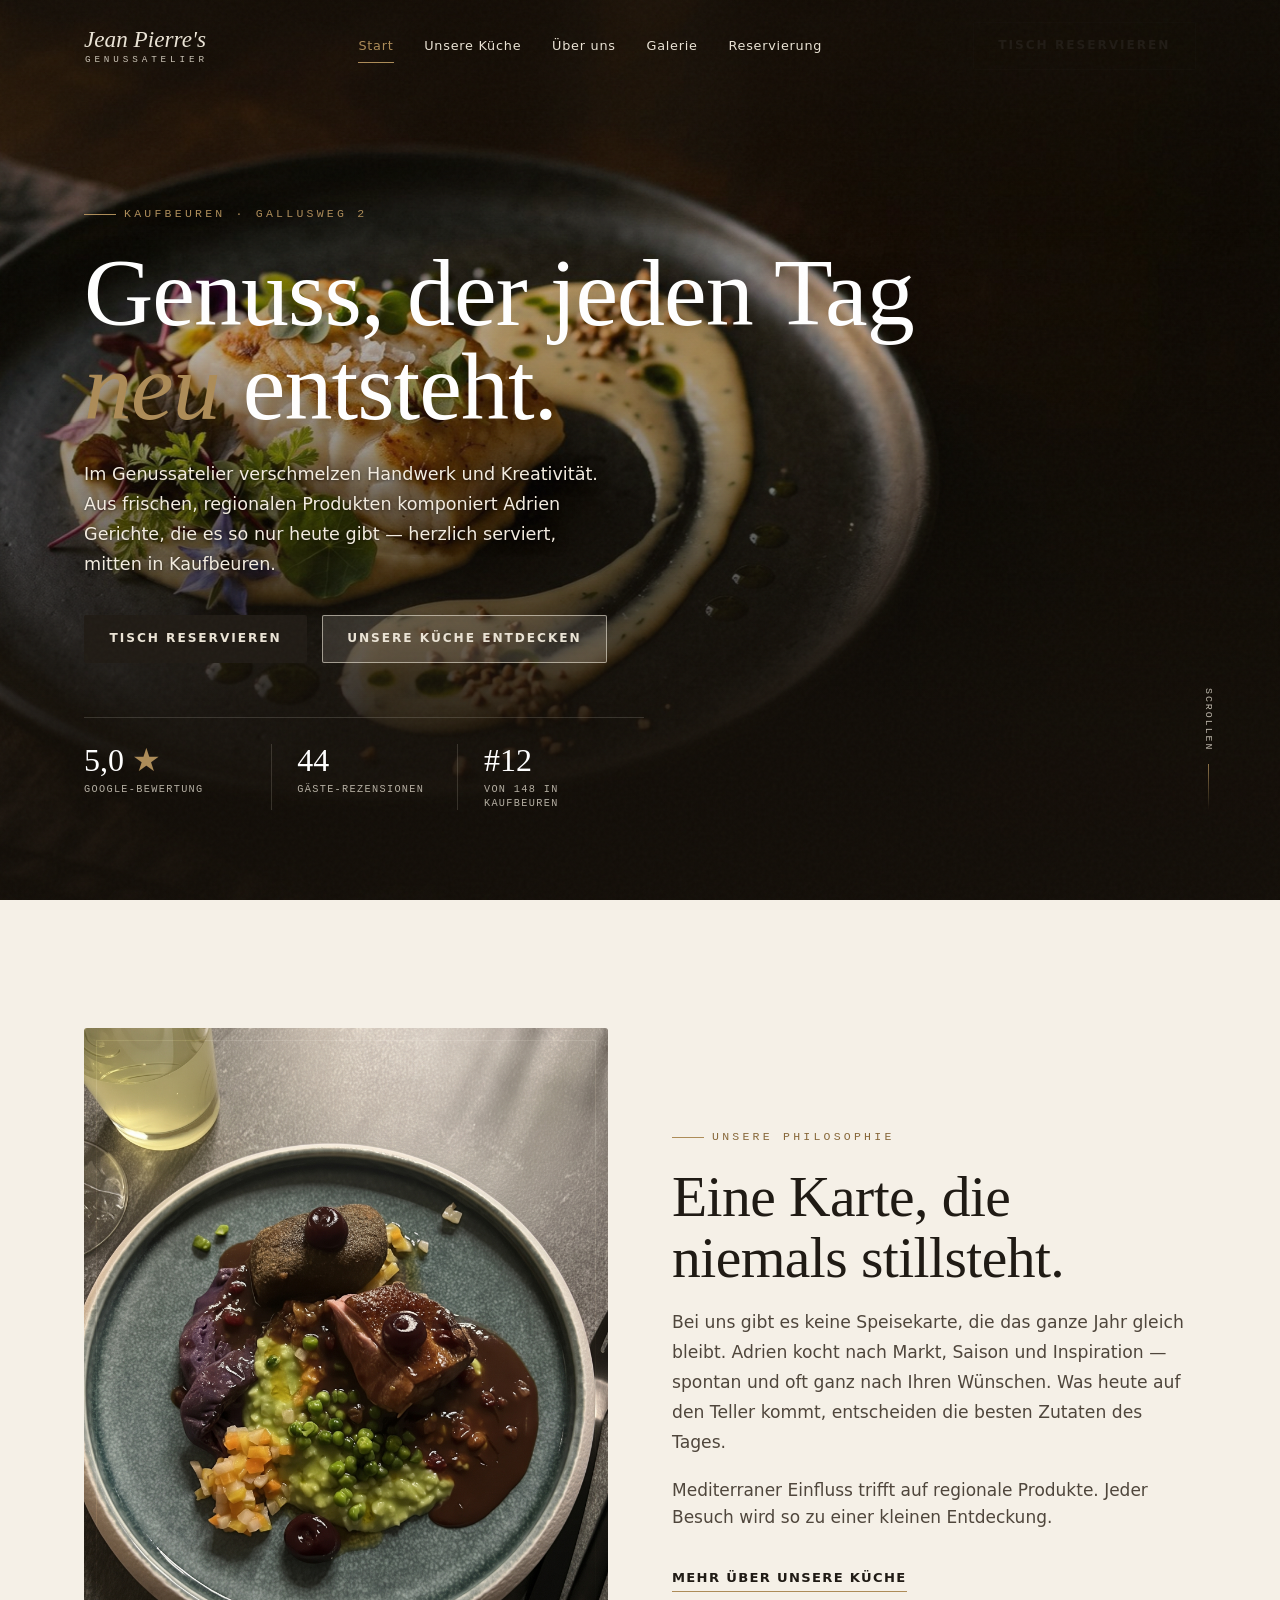
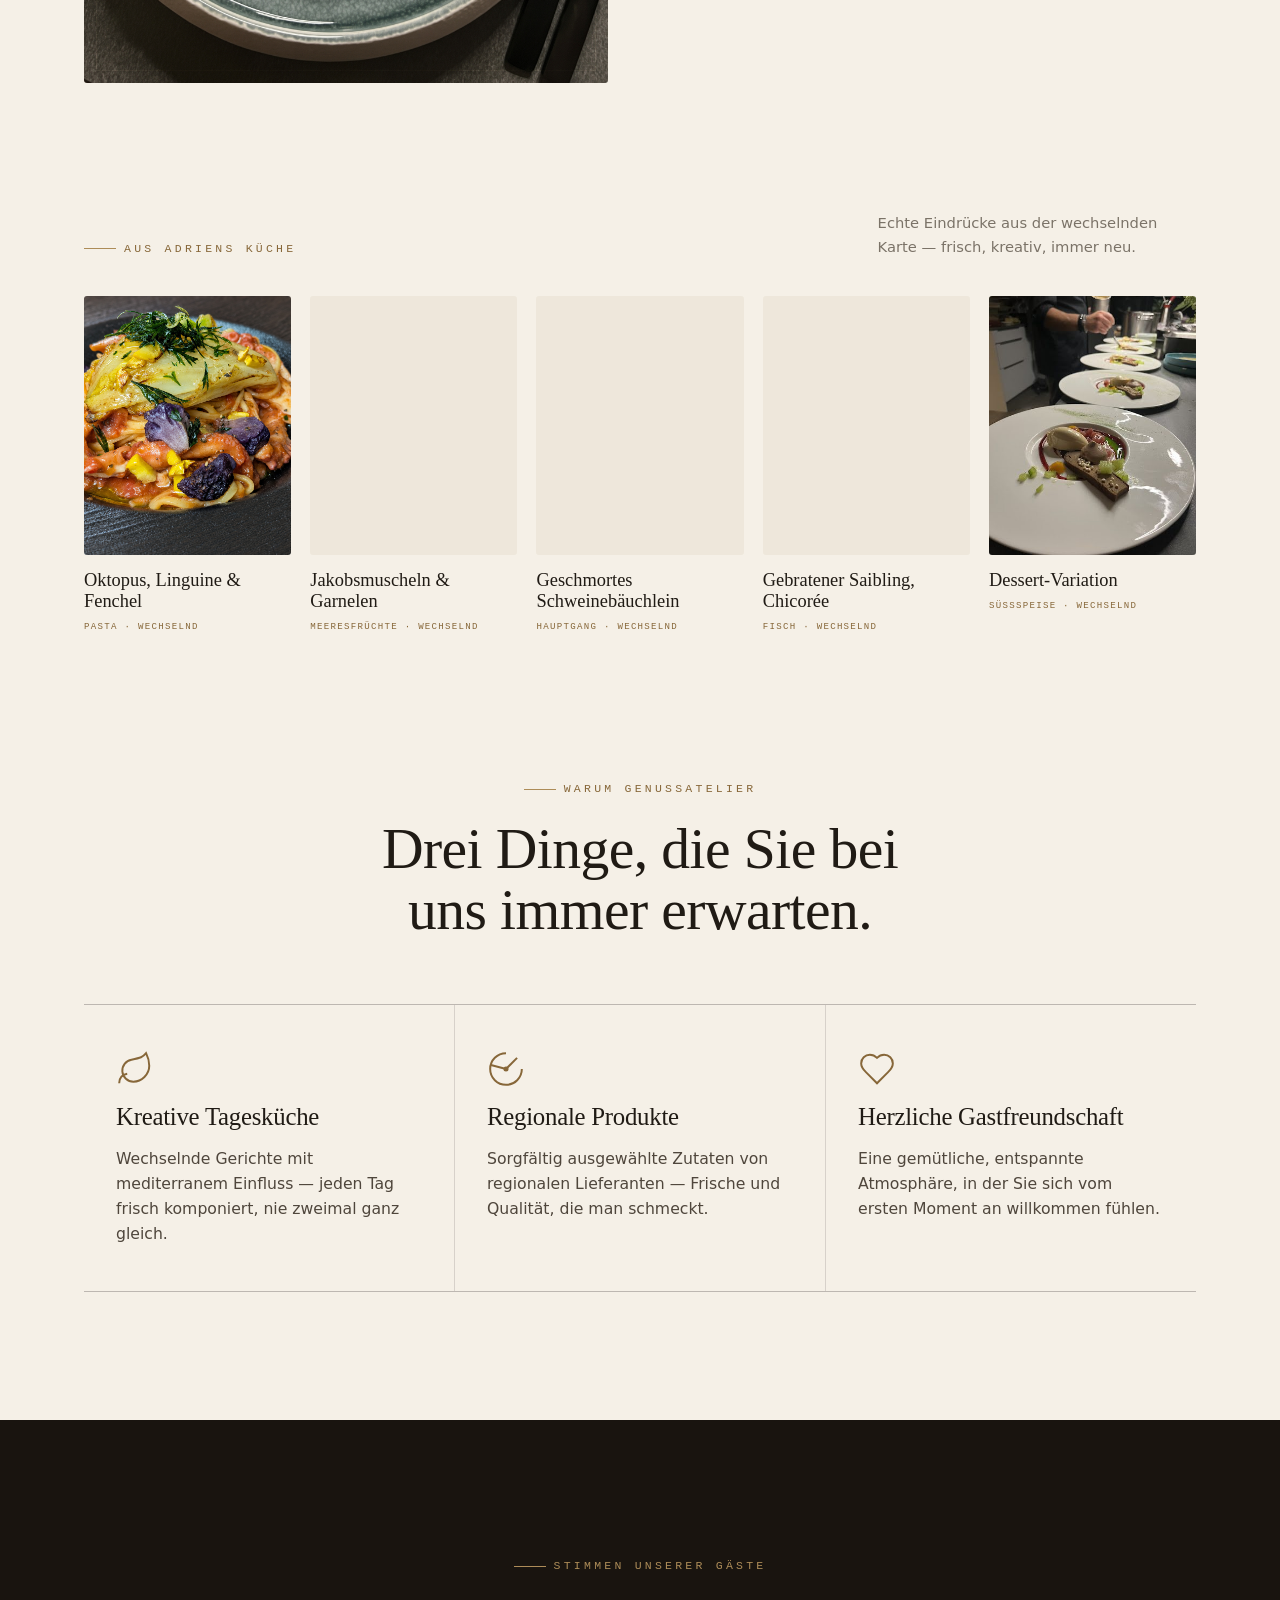
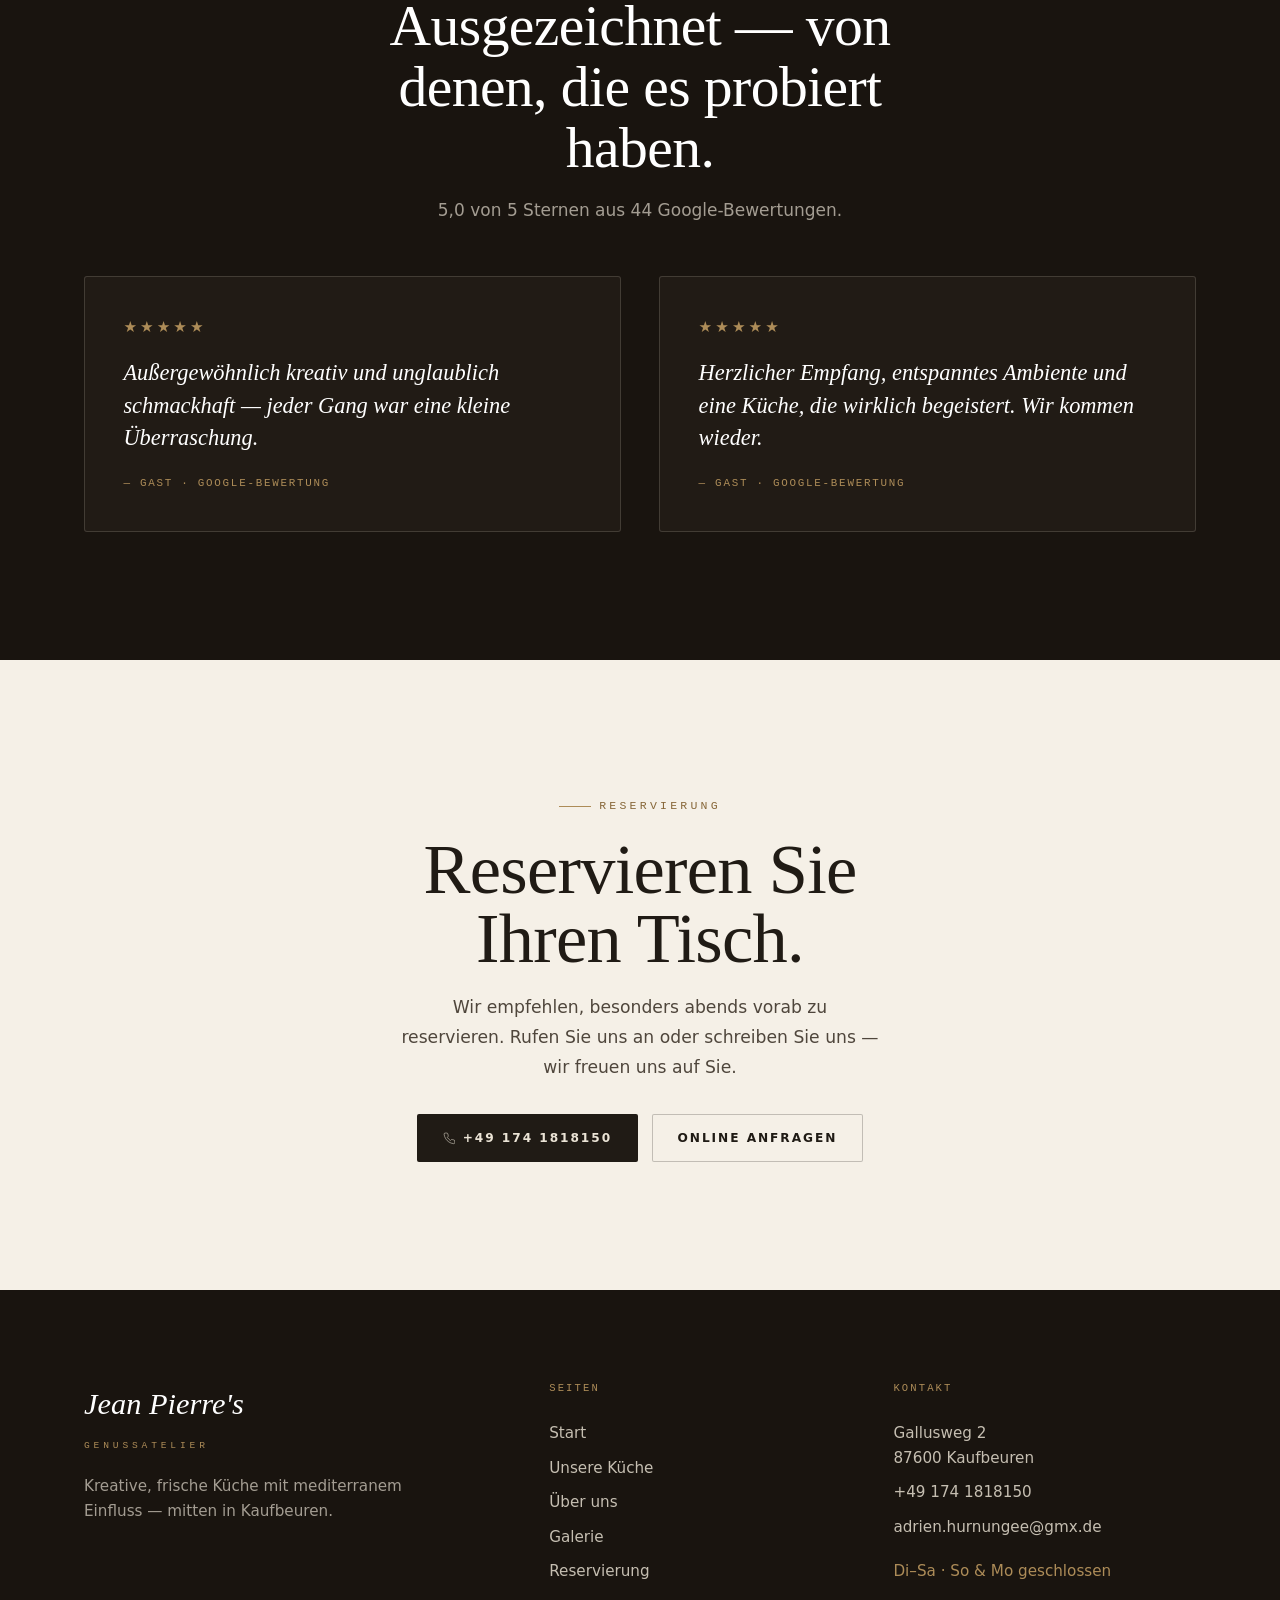
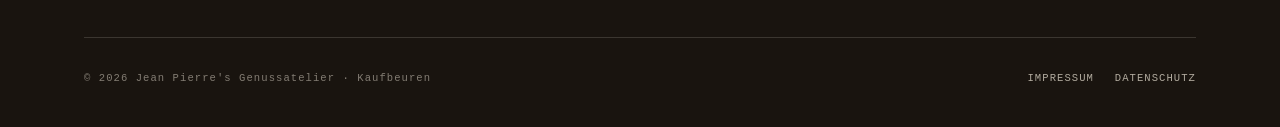
==== commit 9bb964c4: "test" ====
--- a/index.html
+++ b/index.html
@@ -810,7 +810,7 @@
       <div class="footer-bottom">
         <span>© 2026 Jean Pierre's Genussatelier · Kaufbeuren</span>
         <span class="footer-legal"><a data-nav="impressum">Impressum</a><a data-nav="datenschutz">Datenschutz</a></span>
-        <span>5,0 ★ · 44 Google-Bewertungen</span>
+
       </div>
     </div>
   </footer>
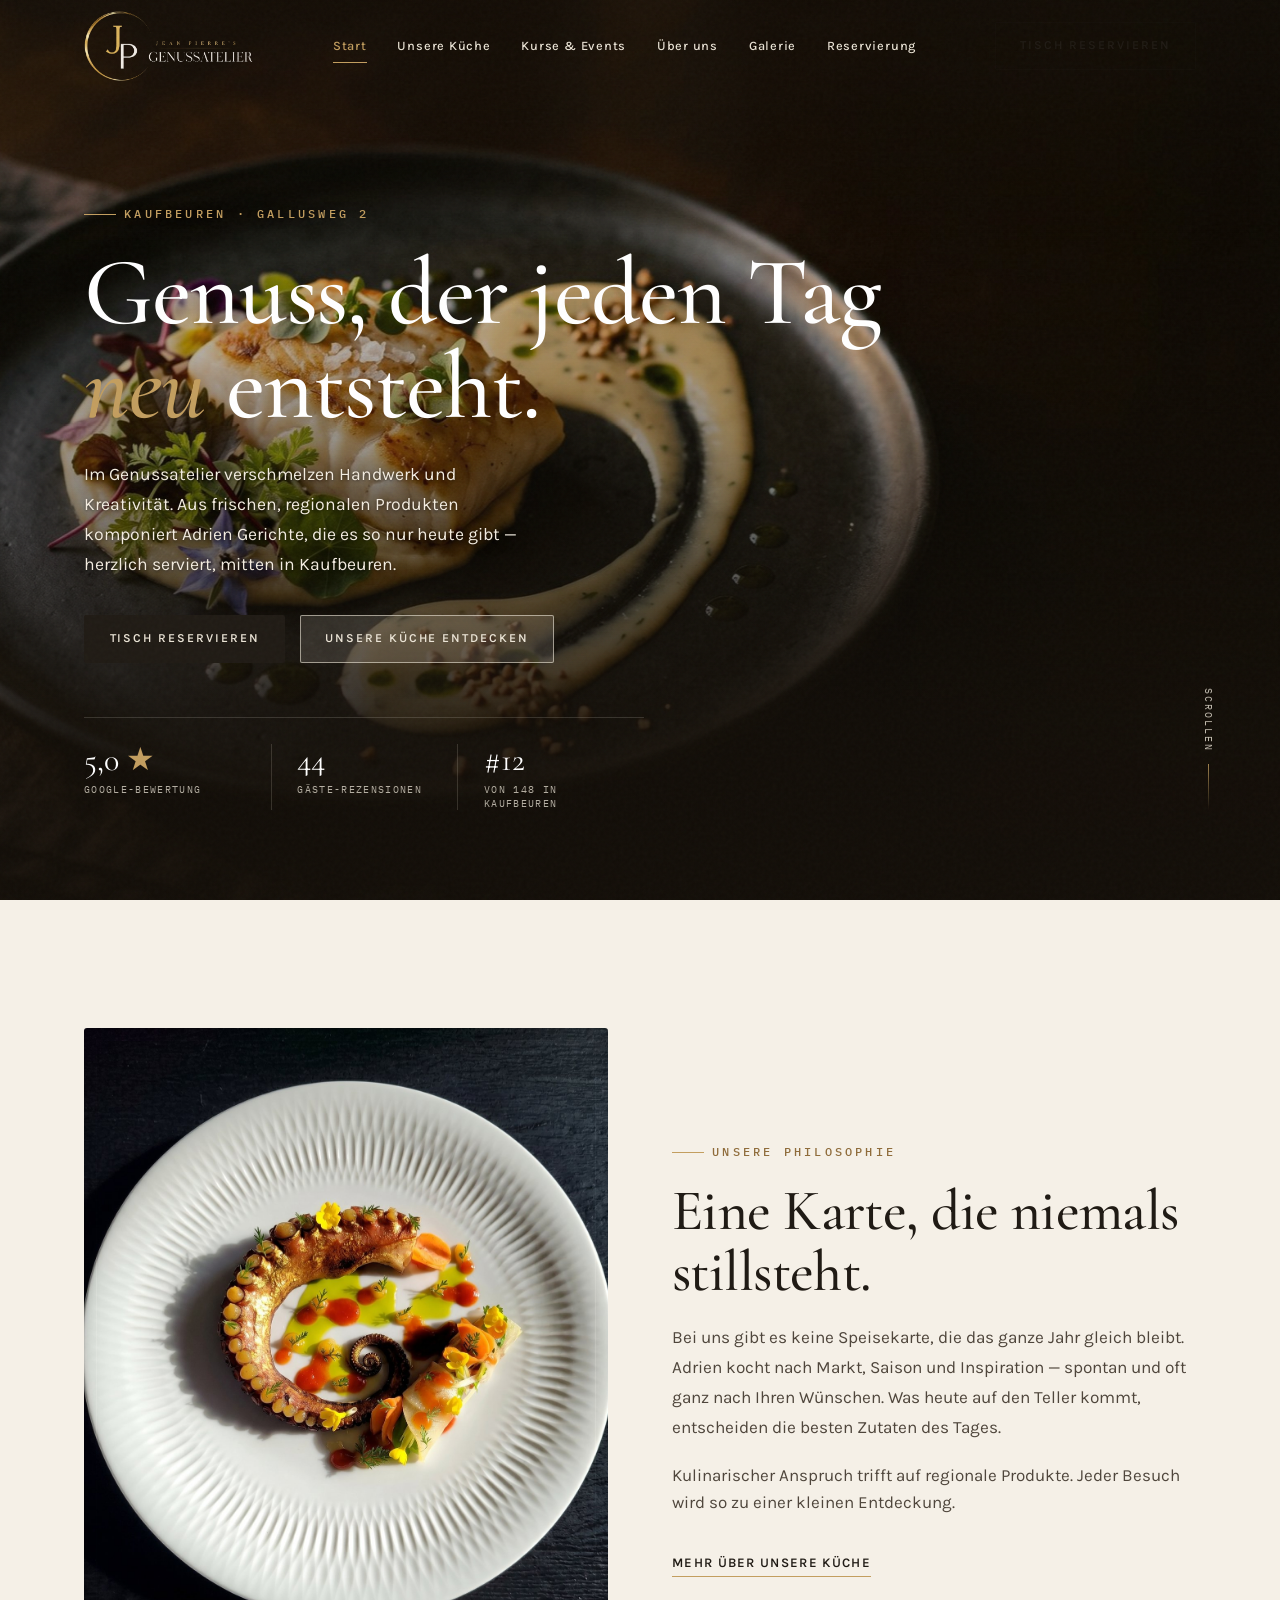
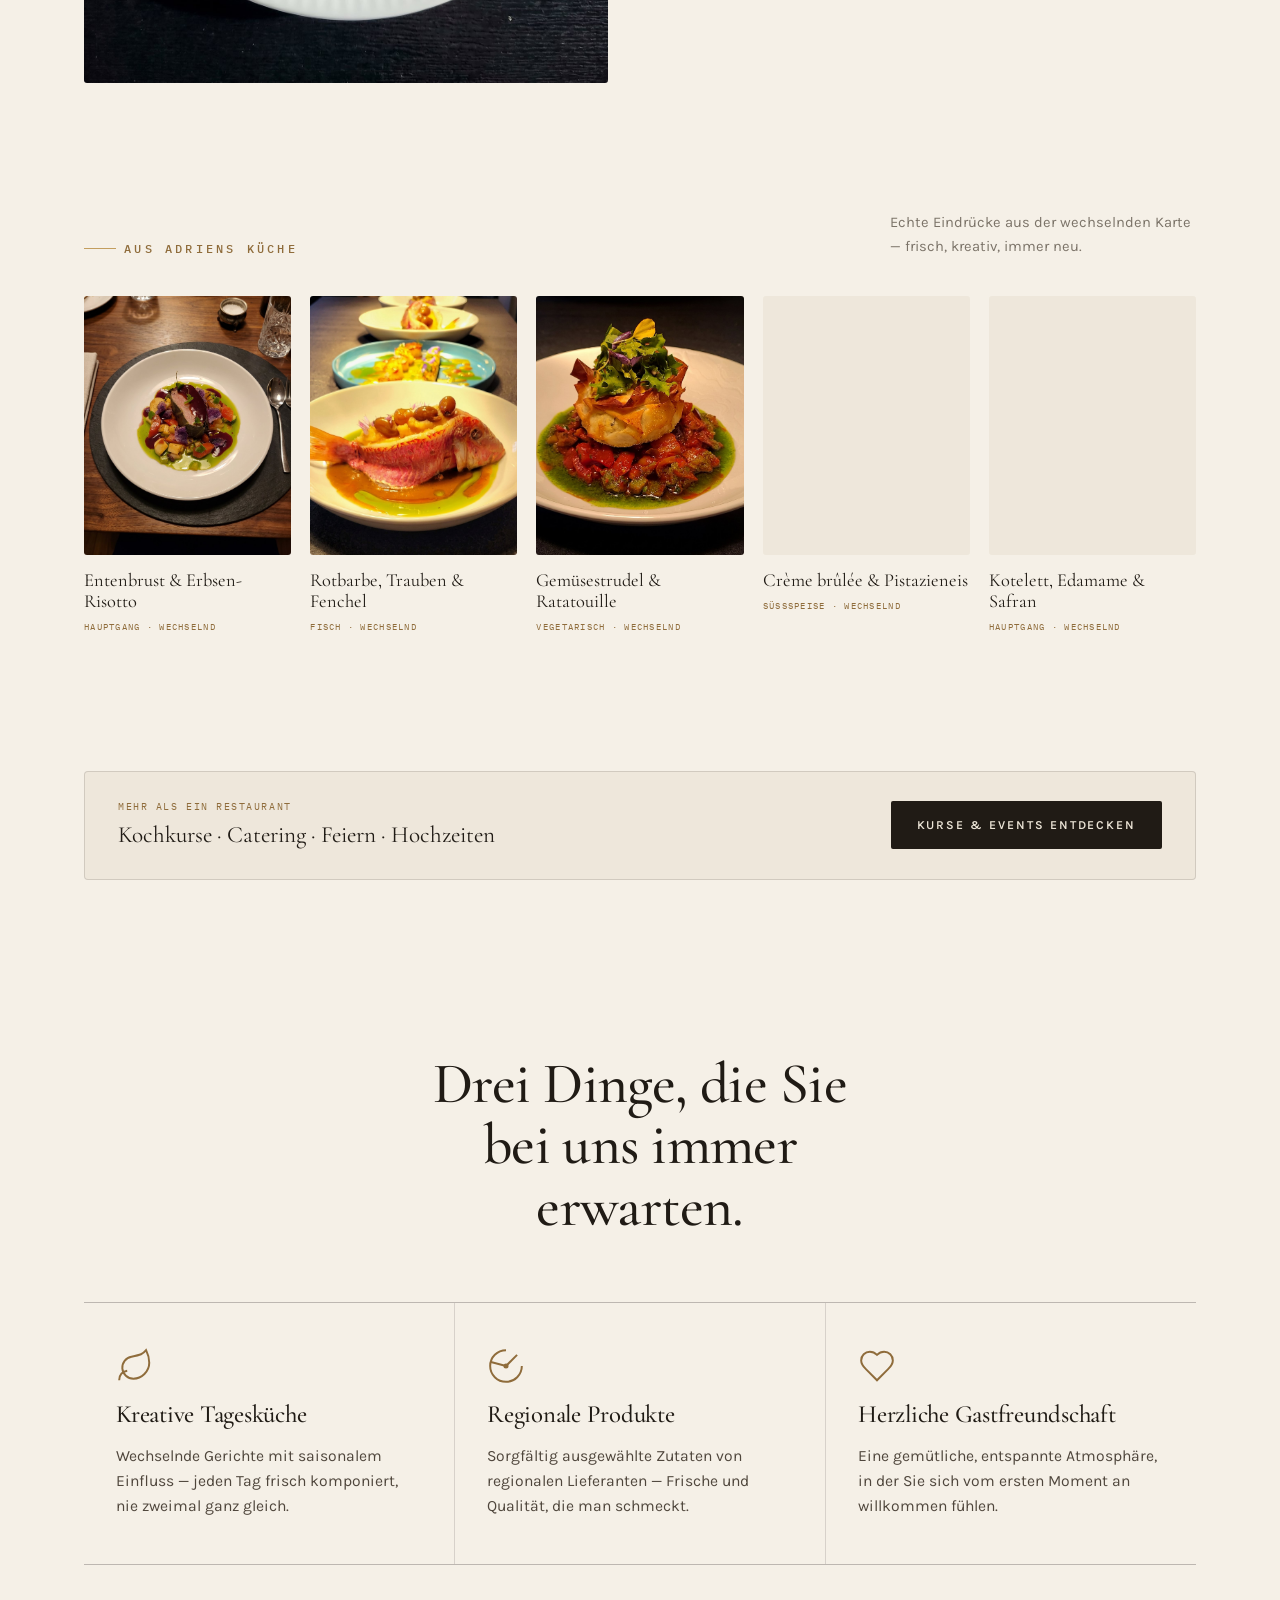
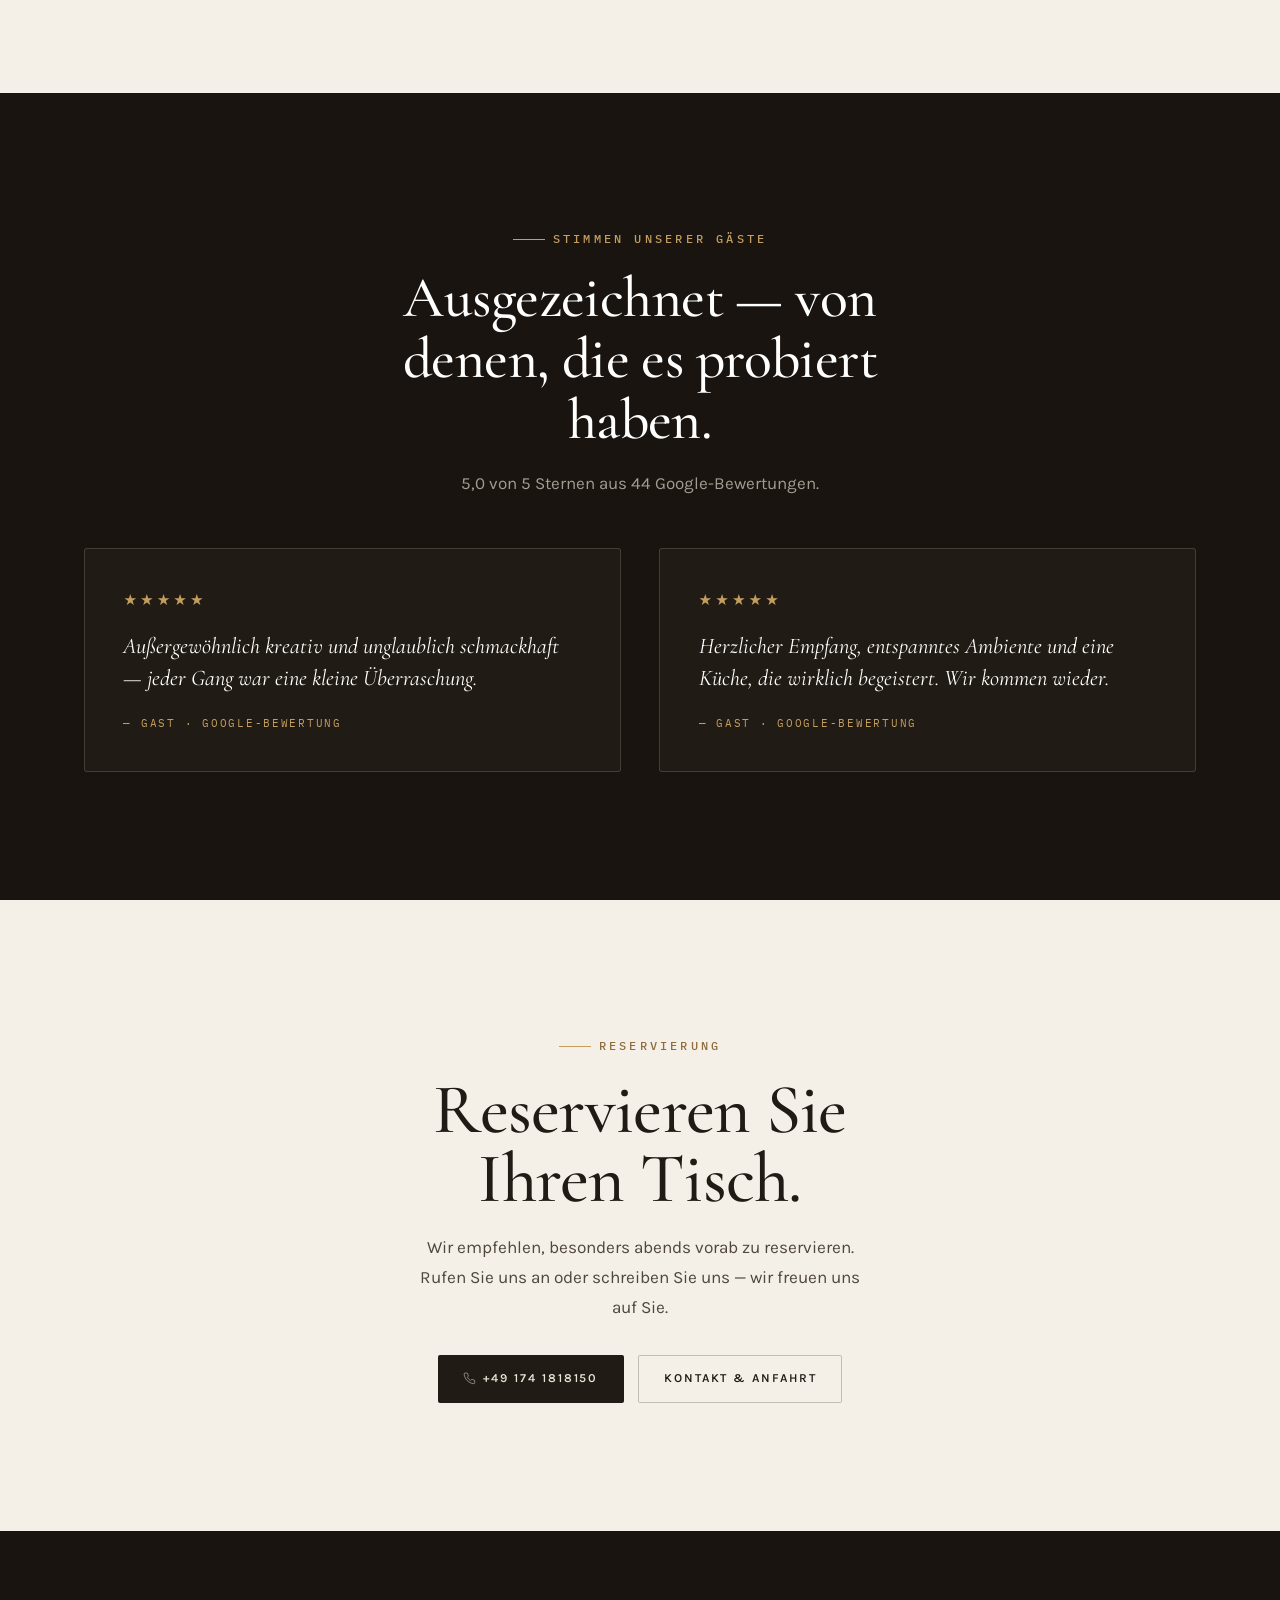
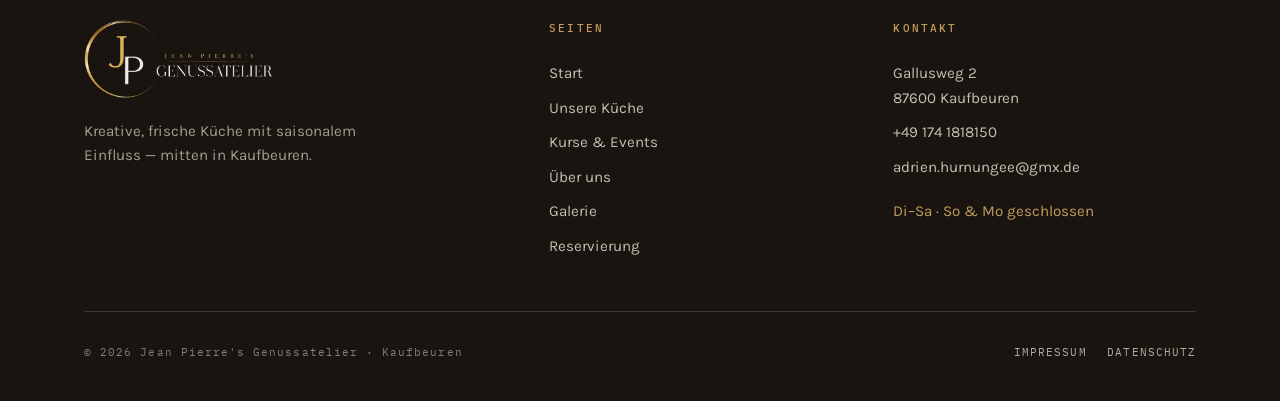
==== commit 9fe19122: "new changes - static / text" ====
--- a/index.html
+++ b/index.html
@@ -6,7 +6,7 @@
   <meta name="viewport" content="width=device-width, initial-scale=1.0">
   <title>Jean Pierre's Genussatelier · Kreative Küche in Kaufbeuren</title>
   <meta name="description"
-    content="Jean Pierre's Genussatelier in Kaufbeuren: kreative, marktfrische Küche mit mediterranem Einfluss — eine Karte, die jeden Tag neu entsteht. 5,0★ bei Google. Jetzt Tisch reservieren.">
+    content="Jean Pierre's Genussatelier in Kaufbeuren: kreative, marktfrische Küche mit saisonalem Einfluss — eine Karte, die jeden Tag neu entsteht. 5,0★ bei Google. Jetzt Tisch reservieren.">
   <meta name="robots" content="index, follow">
   <meta name="author" content="Jean Pierre's Genussatelier">
   <meta name="theme-color" content="#1b150e">
@@ -20,18 +20,18 @@
   <meta property="og:site_name" content="Jean Pierre's Genussatelier">
   <meta property="og:title" content="Jean Pierre's Genussatelier · Restaurant in Kaufbeuren">
   <meta property="og:description"
-    content="Kreative, marktfrische Küche mit mediterranem Einfluss in Kaufbeuren. Eine Karte, die jeden Tag neu entsteht.">
+    content="Kreative, marktfrische Küche mit saisonalem Einfluss in Kaufbeuren. Eine Karte, die jeden Tag neu entsteht.">
   <meta property="og:url" content="https://www.genussatelier-kaufbeuren.de/">
   <meta property="og:image"
     content="https://www.genussatelier-kaufbeuren.de/images/ace3b2e6-fb80-46ac-94f2-577a47e64990.jpg">
   <meta name="twitter:card" content="summary_large_image">
   <meta name="twitter:title" content="Jean Pierre's Genussatelier · Kaufbeuren">
   <meta name="twitter:description"
-    content="Kreative, marktfrische Küche mit mediterranem Einfluss in Kaufbeuren. 5,0★ bei Google.">
+    content="Kreative, marktfrische Küche mit saisonalem Einfluss in Kaufbeuren. 5,0★ bei Google.">
   <meta name="twitter:image"
     content="https://www.genussatelier-kaufbeuren.de/images/ace3b2e6-fb80-46ac-94f2-577a47e64990.jpg">
   <link rel="icon" type="image/svg+xml"
-    href="data:image/svg+xml,%3Csvg xmlns='http://www.w3.org/2000/svg' viewBox='0 0 64 64'%3E%3Crect width='64' height='64' rx='12' fill='%231b150e'/%3E%3Ctext x='32' y='45' font-family='Georgia,serif' font-style='italic' font-size='36' fill='%23b18a4e' text-anchor='middle'%3EJP%3C/text%3E%3C/svg%3E">
+    href="data:image/svg+xml,%3Csvg xmlns='http://www.w3.org/2000/svg' viewBox='0 0 64 64'%3E%3Crect width='64' height='64' rx='12' fill='%231b150e'/%3E%3Ctext x='32' y='45' font-family='Georgia,serif' font-style='italic' font-size='36' fill='%23c9a35d' text-anchor='middle'%3EJP%3C/text%3E%3C/svg%3E">
   <link rel="stylesheet" href="styles/fonts.css">
   <link rel="stylesheet" href="styles/style.css">
   <script type="application/ld+json">
@@ -39,7 +39,7 @@
   "@context": "https://schema.org",
   "@type": "Restaurant",
   "name": "Jean Pierre's Genussatelier",
-  "description": "Kreative, marktfrische Küche mit mediterranem Einfluss in Kaufbeuren. Eine Karte, die jeden Tag neu entsteht.",
+  "description": "Kreative, marktfrische Küche mit saisonalem Einfluss in Kaufbeuren. Eine Karte, die jeden Tag neu entsteht.",
   "image": "https://www.genussatelier-kaufbeuren.de/images/ace3b2e6-fb80-46ac-94f2-577a47e64990.jpg",
   "url": "https://www.genussatelier-kaufbeuren.de/",
   "telephone": "+49 174 1818150",
@@ -58,8 +58,8 @@
   "geo": { "@type": "GeoCoordinates", "latitude": 47.8857522, "longitude": 10.6211729 },
   "hasMap": "https://maps.google.com/?cid=17523939010850174602",
   "openingHoursSpecification": [
-    { "@type": "OpeningHoursSpecification", "dayOfWeek": ["Tuesday","Wednesday","Thursday","Friday","Saturday"], "opens": "11:00", "closes": "15:00" },
-    { "@type": "OpeningHoursSpecification", "dayOfWeek": ["Tuesday","Wednesday","Thursday","Friday","Saturday"], "opens": "17:00", "closes": "21:00" }
+    { "@type": "OpeningHoursSpecification", "dayOfWeek": ["Tuesday","Wednesday","Thursday","Friday","Saturday", "Sunday"], "opens": "11:30", "closes": "14:00" },
+    { "@type": "OpeningHoursSpecification", "dayOfWeek": ["Tuesday","Wednesday","Thursday","Friday","Saturday", "Sunday"], "opens": "17:30", "closes": "22:30" }
   ],
   "aggregateRating": { "@type": "AggregateRating", "ratingValue": "5.0", "reviewCount": "44" }
 }
@@ -73,12 +73,12 @@
   <header class="site-header transparent" id="header">
     <div class="wrap nav">
       <a class="brand" data-nav="start" aria-label="Jean Pierre's Genussatelier — zur Startseite">
-        <span class="b-name">Jean Pierre's</span>
-        <span class="b-sub">Genussatelier</span>
+        <img class="brand-logo" src="images/logo.png" alt="Jean Pierre's Genussatelier">
       </a>
       <nav class="nav-links" aria-label="Hauptnavigation">
         <a class="nav-link" data-nav="start">Start</a>
         <a class="nav-link" data-nav="kueche">Unsere Küche</a>
+        <a class="nav-link" data-nav="kurse">Kurse &amp; Events</a>
         <a class="nav-link" data-nav="ueber">Über uns</a>
         <a class="nav-link" data-nav="galerie">Galerie</a>
         <a class="nav-link" data-nav="kontakt">Reservierung</a>
@@ -95,9 +95,10 @@
   <div class="mobile-menu" id="mobileMenu">
     <a data-nav="start">Start <span class="mi">01</span></a>
     <a data-nav="kueche">Unsere Küche <span class="mi">02</span></a>
-    <a data-nav="ueber">Über uns <span class="mi">03</span></a>
-    <a data-nav="galerie">Galerie <span class="mi">04</span></a>
-    <a data-nav="kontakt">Reservierung <span class="mi">05</span></a>
+    <a data-nav="kurse">Kurse &amp; Events <span class="mi">03</span></a>
+    <a data-nav="ueber">Über uns <span class="mi">04</span></a>
+    <a data-nav="galerie">Galerie <span class="mi">05</span></a>
+    <a data-nav="kontakt">Reservierung <span class="mi">06</span></a>
     <div class="mm-foot">+49 174 1818150 · Gallusweg 2, Kaufbeuren</div>
   </div>
 
@@ -107,7 +108,8 @@
     <section class="page is-active" id="page-start">
       <div class="hero">
         <div class="hero-bg">
-          <img class="kenburns" fetchpriority="high" decoding="async"  src="images/ace3b2e6-fb80-46ac-94f2-577a47e64990.jpg"
+          <img class="kenburns" fetchpriority="high" decoding="async"
+            src="images/ace3b2e6-fb80-46ac-94f2-577a47e64990.jpg"
             alt="Kunstvoll angerichtetes Gericht aus dem Genussatelier">
         </div>
         <div class="wrap hero-inner">
@@ -133,8 +135,8 @@
       <div class="section">
         <div class="wrap grid grid-2">
           <div class="media-frame" data-reveal>
-            <div class="media tall"><img decoding="async" src="images/62bb778d-d123-44bc-82a1-4e249f823c24.png"
-                alt="Entenbrust mit Erbsen-Risotto, Rotkraut und Kirsche"></div>
+            <div class="media tall"><img decoding="async" src="images/dish-oktopus.jpg"
+                alt="Kunstvoll angerichteter Oktopus mit Gemüse und essbaren Blüten"></div>
           </div>
           <div>
             <span class="overline" data-reveal>Unsere Philosophie</span>
@@ -142,8 +144,7 @@
             <p class="body-lg mt-s" data-reveal style="--i:2">Bei uns gibt es keine Speisekarte, die das ganze Jahr
               gleich bleibt. Adrien kocht nach Markt, Saison und Inspiration — spontan und oft ganz nach Ihren Wünschen.
               Was heute auf den Teller kommt, entscheiden die besten Zutaten des Tages.</p>
-            <p class="mt-s" data-reveal style="--i:3">Mediterraner Einfluss trifft auf regionale Produkte. Jeder Besuch
-              wird so zu einer kleinen Entdeckung.</p>
+            <p class="mt-s" data-reveal style="--i:3">Kulinarischer Anspruch trifft auf regionale Produkte. Jeder Besuch wird so zu einer kleinen Entdeckung.</p>
             <div class="mt-m" data-reveal style="--i:4"><a class="textlink" data-nav="kueche">Mehr über unsere Küche</a>
             </div>
           </div>
@@ -162,45 +163,56 @@
           </div>
           <div class="dish-strip" data-reveal>
             <figure class="dish-card">
-              <div class="media"><img decoding="async" src="images/bb523f37-e7d8-46aa-a74f-88d86daa3e54.jpg"
-                  alt="Oktopus mit Linguine und Fenchel" loading="lazy"></div>
+              <div class="media"><img decoding="async" src="images/dish-ente.jpg"
+                  alt="Entenbrust mit Erbsen-Risotto und Kirsche" loading="lazy"></div>
               <div class="dc-cap">
-                <div class="t">Oktopus, Linguine &amp; Fenchel</div>
-                <div class="s">Pasta · wechselnd</div>
-              </div>
-            </figure>
-            <figure class="dish-card">
-              <div class="media"><img decoding="async" src="images/52022ed5-1d98-4d96-b29f-33c59ceba196.jpg"
-                  alt="Jakobsmuscheln und Garnelen mit Linguine" loading="lazy"></div>
-              <div class="dc-cap">
-                <div class="t">Jakobsmuscheln &amp; Garnelen</div>
-                <div class="s">Meeresfrüchte · wechselnd</div>
-              </div>
-            </figure>
-            <figure class="dish-card">
-              <div class="media"><img decoding="async"  src="images/2228b329-1c93-4193-a72c-582a80ab5c6b.jpg"
-                  alt="Geschmortes Schweinebäuchlein mit Rote Bete" loading="lazy"></div>
-              <div class="dc-cap">
-                <div class="t">Geschmortes Schweinebäuchlein</div>
+                <div class="t">Entenbrust &amp; Erbsen-Risotto</div>
                 <div class="s">Hauptgang · wechselnd</div>
               </div>
             </figure>
             <figure class="dish-card">
-              <div class="media"><img decoding="async"  src="images/7909a044-72b1-4873-b06b-4037fe10d81d.jpg"
-                  alt="Gebratener Saibling mit Chicorée und Couscous" loading="lazy"></div>
+              <div class="media"><img decoding="async" src="images/dish-rotbarbe.jpg"
+                  alt="Rotbarbe mit Trauben und Fenchel" loading="lazy"></div>
               <div class="dc-cap">
-                <div class="t">Gebratener Saibling, Chicorée</div>
+                <div class="t">Rotbarbe, Trauben &amp; Fenchel</div>
                 <div class="s">Fisch · wechselnd</div>
               </div>
             </figure>
             <figure class="dish-card">
-              <div class="media"><img decoding="async" src="images/fecbacc2-b87e-408d-b2a5-637c47d391de.jpg"
-                  alt="Dessert-Variation mit Eis und Terrine" loading="lazy"></div>
+              <div class="media"><img decoding="async" src="images/dish-strudel.jpg"
+                  alt="Gemüsestrudel auf Ratatouille mit Kräuteröl" loading="lazy"></div>
               <div class="dc-cap">
-                <div class="t">Dessert-Variation</div>
+                <div class="t">Gemüsestrudel &amp; Ratatouille</div>
+                <div class="s">Vegetarisch · wechselnd</div>
+              </div>
+            </figure>
+            <figure class="dish-card">
+              <div class="media"><img decoding="async" src="images/dish-dessert.jpg"
+                  alt="Crème brûlée mit Pistazieneis und Fruchtgel" loading="lazy"></div>
+              <div class="dc-cap">
+                <div class="t">Crème brûlée &amp; Pistazieneis</div>
                 <div class="s">Süßspeise · wechselnd</div>
               </div>
             </figure>
+            <figure class="dish-card">
+              <div class="media"><img decoding="async" src="images/dish-kotelett.jpg"
+                  alt="Kotelett mit Kartoffeln, Edamame und Safransauce" loading="lazy"></div>
+              <div class="dc-cap">
+                <div class="t">Kotelett, Edamame &amp; Safran</div>
+                <div class="s">Hauptgang · wechselnd</div>
+              </div>
+            </figure>
+          </div>
+        </div>
+      </div>
+
+      <!-- offerings teaser -->
+      <div class="section" style="padding-top:0">
+        <div class="wrap">
+          <div class="teaser" data-reveal>
+            <div class="t-txt"><span class="tag">Mehr als ein Restaurant</span>Kochkurse · Catering · Feiern ·
+              Hochzeiten</div>
+            <a class="btn btn-primary" data-nav="kurse">Kurse &amp; Events entdecken</a>
           </div>
         </div>
       </div>
@@ -220,7 +232,7 @@
                 <path d="M2 21c0-3 1.85-5.36 5.08-6" />
               </svg>
               <h3>Kreative Tagesküche</h3>
-              <p>Wechselnde Gerichte mit mediterranem Einfluss — jeden Tag frisch komponiert, nie zweimal ganz gleich.
+              <p>Wechselnde Gerichte mit saisonalem Einfluss — jeden Tag frisch komponiert, nie zweimal ganz gleich.
               </p>
             </div>
             <div class="card" data-reveal style="--i:1">
@@ -288,7 +300,7 @@
               </svg>
               +49 174 1818150
             </a>
-            <a class="btn btn-ghost" data-nav="kontakt">Online anfragen</a>
+            <a class="btn btn-ghost" data-nav="kontakt">Kontakt &amp; Anfahrt</a>
           </div>
         </div>
       </div>
@@ -389,42 +401,107 @@
         </div>
       </div>
 
-      <div class="section band-dark on-dark">
+      <!-- (Beispiele-Foto-Raster entfernt — Gerichte jetzt in Galerie + Startseite) -->
+    </section>
+
+    <!-- ============ PAGE: KURSE & EVENTS ============ -->
+    <section class="page" id="page-kurse">
+      <div class="wrap page-hero">
+        <span class="overline" data-reveal>Mehr als ein Restaurant</span>
+        <h1 class="display" data-reveal style="--i:1">Kochkurse, Feiern &amp; <span class="accent">Catering</span>.</h1>
+        <p class="lead" data-reveal style="--i:2">Erleben Sie Adriens Küche auch abseits des Restaurants — vom
+          gemeinsamen
+          Kochkurs über die private Feier bis zur Hochzeit. Sprechen Sie uns einfach an, wir gestalten Ihren Anlass
+          ganz persönlich.</p>
+      </div>
+
+      <!-- Kochkurse mit Video -->
+      <div class="section" style="padding-top:0">
+        <div class="wrap grid grid-2">
+          <div class="video-frame" data-reveal>
+            <video autoplay muted loop playsinline preload="metadata" poster="media/kochkurs-poster.jpg">
+              <source src="media/kochkurs.mp4" type="video/mp4">
+            </video>
+            <span class="v-badge">Kochkurs im Genussatelier</span>
+          </div>
+          <div>
+            <span class="overline" data-reveal>Kochkurse</span>
+            <h2 class="h2 mt-s" data-reveal style="--i:1">Gemeinsam kochen, gemeinsam genießen.</h2>
+            <p class="body-lg mt-s" data-reveal style="--i:2">In Adriens Kochkursen schauen Sie dem Profi nicht nur über
+              die Schulter — Sie legen selbst Hand an. Frische Produkte, echte Technik und am Ende ein gemeinsames Menü,
+              das Sie sich verdient haben.</p>
+            <p class="mt-s" data-reveal style="--i:3">Ob als Geschenk, Teamevent oder unter Freunden: Termine und Themen
+              stimmen wir individuell mit Ihnen ab.</p>
+            <div class="btns mt-m" data-reveal style="--i:4">
+              <a class="btn btn-primary" href="tel:+491741818150">
+                <svg viewBox="0 0 24 24" fill="none" stroke="currentColor">
+                  <path
+                    d="M22 16.92v3a2 2 0 0 1-2.18 2 19.79 19.79 0 0 1-8.63-3.07 19.5 19.5 0 0 1-6-6 19.79 19.79 0 0 1-3.07-8.67A2 2 0 0 1 4.11 2h3a2 2 0 0 1 2 1.72c.13.96.36 1.9.7 2.81a2 2 0 0 1-.45 2.11L8.09 9.91a16 16 0 0 0 6 6l1.27-1.27a2 2 0 0 1 2.11-.45c.91.34 1.85.57 2.81.7A2 2 0 0 1 22 16.92Z" />
+                </svg>
+                Kurstermin anfragen
+              </a>
+            </div>
+          </div>
+        </div>
+      </div>
+
+      <!-- Anlässe & Angebote -->
+      <div class="section" style="padding-top:0">
         <div class="wrap">
-          <div
-            style="display:flex;flex-wrap:wrap;justify-content:space-between;align-items:flex-end;gap:1rem;margin-bottom:1rem">
-            <div>
-              <span class="overline" data-reveal>Aus unserer Küche</span>
-              <h2 class="h2 mt-s" data-reveal style="--i:1">Beispiele, die Lust auf mehr machen.</h2>
-            </div>
-            <p class="muted" data-reveal style="--i:2;max-width:34ch;font-size:0.92rem">Beispielhafte Gerichte — unsere
-              Karte wechselt. Die aktuellen Speisen erfahren Sie direkt bei uns.</p>
-          </div>
-          <div class="photo-grid mt-s" data-reveal>
-            <figure class="pg-item"><img decoding="async" src="images/bb523f37-e7d8-46aa-a74f-88d86daa3e54.jpg"
-                alt="Oktopus mit Linguine und Fenchel" loading="lazy">
-              <figcaption>Oktopus, Linguine &amp; Fenchel</figcaption>
-            </figure>
-            <figure class="pg-item"><img decoding="async" src="images/35bd096b-254a-4cf6-9ded-6c0c80ad98b5.jpg"
-                alt="Entenbrust mit Erbsen-Risotto und Kirsche" loading="lazy">
-              <figcaption>Entenbrust, Erbsen-Risotto, Kirsche</figcaption>
-            </figure>
-            <figure class="pg-item"><img decoding="async" src="images/2228b329-1c93-4193-a72c-582a80ab5c6b.jpg"
-                alt="Geschmortes Schweinebäuchlein mit Rote Bete und Kartoffeln" loading="lazy">
-              <figcaption>Geschmortes Schweinebäuchlein</figcaption>
-            </figure>
-            <figure class="pg-item"><img decoding="async" src="images/52022ed5-1d98-4d96-b29f-33c59ceba196.jpg"
-                alt="Jakobsmuscheln und Garnelen mit Zucchini-Linguine" loading="lazy">
-              <figcaption>Jakobsmuscheln &amp; Garnelen</figcaption>
-            </figure>
-            <figure class="pg-item"><img decoding="async" src="images/7909a044-72b1-4873-b06b-4037fe10d81d.jpg"
-                alt="Gebratener Saibling mit Chicorée und Couscous" loading="lazy">
-              <figcaption>Gebratener Saibling, Chicorée</figcaption>
-            </figure>
-            <figure class="pg-item"><img decoding="async" src="images/2e345e64-c6b4-4677-86db-fbb0a9b763fd.jpg"
-                alt="Cappuccino mit Kakao" loading="lazy">
-              <figcaption>Kaffee &amp; hausgemachte Süßspeisen</figcaption>
-            </figure>
+          <span class="overline" data-reveal>Anlässe &amp; Angebote</span>
+          <h2 class="h2 mt-s" data-reveal style="--i:1;max-width:22ch">Für jeden besonderen Moment.</h2>
+          <div class="event-cards mt-m" data-reveal style="--i:2">
+            <div class="event-card">
+              <svg class="ic" viewBox="0 0 24 24" fill="none" stroke="currentColor">
+                <path d="M3 11h18" />
+                <path d="M5 11V8a2 2 0 0 1 2-2h10a2 2 0 0 1 2 2v3" />
+                <path d="M5 11v6a2 2 0 0 0 2 2h10a2 2 0 0 0 2-2v-6" />
+                <path d="M12 6V3" />
+              </svg>
+              <h3>Catering</h3>
+              <p>Adriens Küche bei Ihnen: von der kleinen Feier bis zum großen Empfang — fein abgestimmt auf Ihren
+                Anlass und Ihre Gäste.</p>
+              <span class="ec-note">Auf Anfrage</span>
+            </div>
+            <div class="event-card">
+              <svg class="ic" viewBox="0 0 24 24" fill="none" stroke="currentColor">
+                <path d="M12 3v4M8.5 5l1.2 3M15.5 5l-1.2 3" />
+                <path d="M4 10h16l-1.4 9.4a2 2 0 0 1-2 1.6H7.4a2 2 0 0 1-2-1.6Z" />
+              </svg>
+              <h3>Geburtstage &amp; Feiern</h3>
+              <p>Runde Geburtstage, Familienfeste oder Firmenfeiern — wir machen Ihren Tag zu einem Genuss in
+                stilvollem, gemütlichem Ambiente.</p>
+              <span class="ec-note">Gruppen willkommen</span>
+            </div>
+            <div class="event-card">
+              <svg class="ic" viewBox="0 0 24 24" fill="none" stroke="currentColor">
+                <path
+                  d="M19 14c1.5-1.5 3-3.2 3-5.5A5.5 5.5 0 0 0 16.5 3c-1.8 0-3 .5-4.5 2-1.5-1.5-2.7-2-4.5-2A5.5 5.5 0 0 0 2 8.5c0 2.3 1.5 4 3 5.5l7 7Z" />
+              </svg>
+              <h3>Hochzeiten</h3>
+              <p>Vom Sektempfang bis zum mehrgängigen Menü: Wir planen das kulinarische Herzstück Ihrer Hochzeit mit
+                Ihnen — persönlich und auf Wunsch von A bis Z.</p>
+              <span class="ec-note">Planung &amp; Menü</span>
+            </div>
+          </div>
+        </div>
+      </div>
+
+      <!-- CTA -->
+      <div class="section band-dark on-dark" style="padding-block:clamp(3.5rem,7vw,6rem)">
+        <div class="wrap center">
+          <span class="overline center" data-reveal>Ihr Anlass</span>
+          <h2 class="h2 mt-s mx-auto" data-reveal style="--i:1;max-width:20ch">Erzählen Sie uns von Ihrer Idee.</h2>
+          <p class="muted mt-s mx-auto" data-reveal style="--i:2;max-width:46ch">Kochkurs, Feier, Catering oder Hochzeit
+            — rufen Sie uns an, wir besprechen alles Weitere ganz persönlich.</p>
+          <div class="btns mt-m" style="justify-content:center" data-reveal style="--i:3">
+            <a class="btn btn-primary" href="tel:+491741818150">
+              <svg viewBox="0 0 24 24" fill="none" stroke="currentColor">
+                <path
+                  d="M22 16.92v3a2 2 0 0 1-2.18 2 19.79 19.79 0 0 1-8.63-3.07 19.5 19.5 0 0 1-6-6 19.79 19.79 0 0 1-3.07-8.67A2 2 0 0 1 4.11 2h3a2 2 0 0 1 2 1.72c.13.96.36 1.9.7 2.81a2 2 0 0 1-.45 2.11L8.09 9.91a16 16 0 0 0 6 6l1.27-1.27a2 2 0 0 1 2.11-.45c.91.34 1.85.57 2.81.7A2 2 0 0 1 22 16.92Z" />
+              </svg>
+              +49 174 1818150
+            </a>
           </div>
         </div>
       </div>
@@ -445,7 +522,7 @@
               Punkt bringen: Kochen ist für uns Handwerk und Kunst zugleich.</p>
             <p class="body-lg mt-m" data-reveal style="--i:1">Im Herzen von Kaufbeuren führt Adrien sein Genussatelier
               mit spürbarer Leidenschaft. Was als Idee beginnt, wird hier mit den besten regionalen Produkten und einem
-              feinen Gespür für mediterrane Aromen zu einem Teller, der überrascht. Spontaneität ist dabei Programm:
+              feinen Gespür für außergewöhnliche Aromen zu einem Teller, der überrascht. Spontaneität ist dabei Programm:
               Gerne geht Adrien auf die Wünsche seiner Gäste ein und kreiert Gerichte, die genau in diesem Moment
               entstehen.</p>
             <p class="mt-s" data-reveal style="--i:2">Das gemütliche, zugleich elegante Ambiente lädt zum Verweilen ein
@@ -453,8 +530,8 @@
               Aufmerksamer Service und herzliche Gastfreundschaft machen jeden Besuch zu einem besonderen Erlebnis.</p>
           </div>
           <div class="media-frame" data-reveal style="--i:1">
-            <div class="media tall"><img src="images/fecbacc2-b87e-408d-b2a5-637c47d391de.jpg"
-                alt="Frisch angerichtete Teller auf dem Pass — Handwerk im Genussatelier"></div>
+            <div class="media tall"><img decoding="async" src="images/dish-amuse.jpg"
+                alt="Feine Amuse-Bouche, sorgfältig angerichtet auf dem Pass"></div>
           </div>
         </div>
       </div>
@@ -501,45 +578,57 @@
       <div class="section" style="padding-top:0">
         <div class="wrap">
           <div class="gallery">
-            <figure class="g-item" data-reveal><img decoding="async"  src="images/35bd096b-254a-4cf6-9ded-6c0c80ad98b5.jpg"
-                alt="Entenbrust mit Erbsen-Risotto und Kirsche" loading="lazy">
-              <figcaption>Entenbrust &amp; Erbsen-Risotto</figcaption>
-            </figure>
-            <figure class="g-item" data-reveal style="--i:1"><img decoding="async"  src="images/bb523f37-e7d8-46aa-a74f-88d86daa3e54.jpg"
-                alt="Oktopus mit Linguine und Fenchel" loading="lazy">
-              <figcaption>Oktopus &amp; Linguine</figcaption>
-            </figure>
-            <figure class="g-item" data-reveal style="--i:2"><img decoding="async" src="images/a2351f3a-35c3-4549-b328-95577e80fa10.jpg"
+            <figure class="g-item" data-reveal><img decoding="async" src="images/dish-amuse.jpg"
+                alt="Amuse-Bouche-Variation auf Marmor und Stein" loading="lazy">
+              <figcaption>Amuse-Bouche-Variation</figcaption>
+            </figure>
+            <figure class="g-item" data-reveal style="--i:1"><img decoding="async" src="images/dish-oktopus.jpg"
+                alt="Oktopus mit Gemüse und essbaren Blüten" loading="lazy">
+              <figcaption>Oktopus & Gemüse</figcaption>
+            </figure>
+            <figure class="g-item" data-reveal style="--i:2"><img decoding="async"
+                src="images/a2351f3a-35c3-4549-b328-95577e80fa10.jpg"
                 alt="Gemütliches, elegantes Restaurant-Ambiente am Abend" loading="lazy">
               <figcaption>Unser Ambiente</figcaption>
             </figure>
-            <figure class="g-item" data-reveal><img decoding="async" src="images/7909a044-72b1-4873-b06b-4037fe10d81d.jpg"
-                alt="Gebratener Saibling mit Chicorée und Couscous" loading="lazy">
-              <figcaption>Gebratener Saibling</figcaption>
-            </figure>
-            <figure class="g-item" data-reveal style="--i:1"><img decoding="async" src="images/52022ed5-1d98-4d96-b29f-33c59ceba196.jpg"
-                alt="Jakobsmuscheln und Garnelen mit Linguine" loading="lazy">
-              <figcaption>Jakobsmuscheln &amp; Garnelen</figcaption>
-            </figure>
-            <figure class="g-item" data-reveal style="--i:2"><img decoding="async" src="images/2228b329-1c93-4193-a72c-582a80ab5c6b.jpg"
-                alt="Geschmortes Schweinebäuchlein mit Rote Bete" loading="lazy">
-              <figcaption>Schweinebäuchlein &amp; Rote Bete</figcaption>
-            </figure>
-            <figure class="g-item" data-reveal><img decoding="async" src="images/2e345e64-c6b4-4677-86db-fbb0a9b763fd.jpg"
-                alt="Cappuccino mit Kakao" loading="lazy">
-              <figcaption>Kaffee zum Ausklang</figcaption>
-            </figure>
-            <figure class="g-item" data-reveal style="--i:1"><img decoding="async" src="images/fecbacc2-b87e-408d-b2a5-637c47d391de.jpg"
-                alt="Dessert-Variation mit Eis und Terrine auf dem Pass" loading="lazy">
-              <figcaption>Dessert-Variation</figcaption>
-            </figure>
-            <figure class="g-item" data-reveal style="--i:2"><img decoding="async" src="images/7c1baf19-34c9-4d45-a386-2031901c28c7.jpg"
-                alt="Elegant gedeckter Tisch mit Wein und Kerze" loading="lazy">
-              <figcaption>Garnelensalat</figcaption>
-            </figure>
-          </div>
-          <p class="note center mt-m">Echte Eindrücke aus dem Genussatelier — Gerichte und Karte wechseln mit der
-            Saison.</p>
+            <figure class="g-item" data-reveal><img decoding="async" src="images/dish-ente.jpg"
+                alt="Entenbrust mit Erbsen-Risotto und Kirsche" loading="lazy">
+              <figcaption>Entenbrust & Erbsen-Risotto</figcaption>
+            </figure>
+            <figure class="g-item" data-reveal style="--i:1"><img decoding="async" src="images/dish-rotbarbe.jpg"
+                alt="Rotbarbe mit Trauben und Fenchel" loading="lazy">
+              <figcaption>Rotbarbe, Trauben & Fenchel</figcaption>
+            </figure>
+            <figure class="g-item" data-reveal style="--i:2"><img decoding="async" src="images/dish-dessert.jpg"
+                alt="Crème brûlée mit Pistazieneis und Fruchtgel" loading="lazy">
+              <figcaption>Crème brûlée & Pistazieneis</figcaption>
+            </figure>
+            <figure class="g-item" data-reveal><img decoding="async" src="images/dish-schmorbraten.jpg"
+                alt="Schmorbraten mit Kartoffelpüree und Jus" loading="lazy">
+              <figcaption>Schmorbraten & Kartoffelpüree</figcaption>
+            </figure>
+            <figure class="g-item" data-reveal style="--i:1"><img decoding="async" src="images/dish-medaillons.jpg"
+                alt="Medaillons mit Pilzen und Kräuteröl" loading="lazy">
+              <figcaption>Medaillons mit Pilzen</figcaption>
+            </figure>
+            <figure class="g-item" data-reveal style="--i:2"><img decoding="async" src="images/dish-strudel.jpg"
+                alt="Gemüsestrudel auf Ratatouille" loading="lazy">
+              <figcaption>Gemüsestrudel & Ratatouille</figcaption>
+            </figure>
+            <figure class="g-item" data-reveal><img decoding="async" src="images/dish-kotelett.jpg"
+                alt="Kotelett mit Kartoffeln, Edamame und Safransauce" loading="lazy">
+              <figcaption>Kotelett, Edamame & Safran</figcaption>
+            </figure>
+            <figure class="g-item" data-reveal style="--i:1"><img decoding="async" src="images/dish-bauch.jpg"
+                alt="Glasierter Schweinebauch mit Brokkoli und Artischocke" loading="lazy">
+              <figcaption>Schweinebauch & Brokkoli</figcaption>
+            </figure>
+            <figure class="g-item" data-reveal style="--i:1"><img decoding="async" src="images/7c1baf19-34c9-4d45-a386-2031901c28c7.jpg"
+                alt="Garnelensalat" loading="lazy">
+              <figcaption>Schweinebauch & Brokkoli</figcaption>
+            </figure>
+          </div>
+
         </div>
       </div>
     </section>
@@ -576,8 +665,7 @@
                   <rect x="2" y="4" width="20" height="16" rx="2" />
                   <path d="m22 7-10 6L2 7" />
                 </svg> E-Mail</div>
-              <p><a
-                  href="mailto:adrien.hurnungee@gmx.de?subject=Reservierungsanfrage%20Genussatelier">adrien.hurnungee@gmx.de</a>
+              <p><a href="mailto:adrien.hurnungee@gmx.de">adrien.hurnungee@gmx.de</a>
               </p>
             </div>
             <div class="info-block">
@@ -588,8 +676,7 @@
               <div style="margin-top:0.4rem">
                 <div class="hours-row closed"><span>Sonntag</span><span>Geschlossen</span></div>
                 <div class="hours-row closed"><span>Montag</span><span>Geschlossen</span></div>
-                <div class="hours-row"><span>Dienstag – Freitag</span><span>11:00–15:00 · 17:00–21:00</span></div>
-                <div class="hours-row"><span>Samstag</span><span>11:00–15:00 · 17:00–21:00</span></div>
+                <div class="hours-row"><span>Dienstag – Samstag</span><span>11:00–15:00 · 17:00–21:00</span></div>
               </div>
               <p class="note">Zeiten können variieren — im Zweifel rufen Sie uns bitte kurz an.</p>
             </div>
@@ -603,39 +690,24 @@
             </div>
           </div>
 
-          <!-- form -->
+          <!-- Reservierung: nur telefonisch -->
           <div data-reveal style="--i:1">
-            <div class="form-card">
-              <span class="overline">Tisch anfragen</span>
-              <h3 class="h3 mt-s" style="margin-bottom:1.6rem">Reservierungsanfrage</h3>
-              <form id="reserveForm">
-                <div class="field-row cols-2">
-                  <div class="field"><label for="rname">Name</label><input id="rname" name="name" type="text"
-                      autocomplete="name" required></div>
-                  <div class="field"><label for="rphone">Telefon</label><input id="rphone" name="phone" type="tel"
-                      autocomplete="tel"></div>
-                </div>
-                <div class="field-row cols-3">
-                  <div class="field"><label for="rdate">Datum</label><input id="rdate" name="date" type="date"></div>
-                  <div class="field"><label for="rtime">Uhrzeit</label><input id="rtime" name="time" type="time"></div>
-                  <div class="field"><label for="rpax">Personen</label>
-                    <select id="rpax" name="pax">
-                      <option>1</option>
-                      <option selected>2</option>
-                      <option>3</option>
-                      <option>4</option>
-                      <option>5</option>
-                      <option>6</option>
-                      <option>7+</option>
-                    </select>
-                  </div>
-                </div>
-                <div class="field"><label for="rmsg">Ihre Nachricht (optional)</label><textarea id="rmsg" name="message"
-                    placeholder="Anlass, Wünsche, Unverträglichkeiten …"></textarea></div>
-                <button class="btn btn-primary" type="submit" style="width:100%">Anfrage per E-Mail senden</button>
-                <p class="note">Ihre Anfrage wird in Ihrem E-Mail-Programm vorbereitet. Für kurzfristige Reservierungen
-                  rufen Sie uns am besten direkt an.</p>
-              </form>
+            <div class="call-panel on-dark">
+              <span class="overline">Reservierung</span>
+              <h3>Am liebsten persönlich am Telefon.</h3>
+              <p>Reservierungen nehmen wir ausschließlich telefonisch entgegen — so können wir direkt auf Ihre Wünsche,
+                Gruppengröße und den passenden Termin eingehen. Rufen Sie uns einfach an, wir freuen uns auf Sie.</p>
+              <a class="phone-big" href="tel:+491741818150">
+                <svg viewBox="0 0 24 24" fill="none" stroke="currentColor">
+                  <path
+                    d="M22 16.92v3a2 2 0 0 1-2.18 2 19.79 19.79 0 0 1-8.63-3.07 19.5 19.5 0 0 1-6-6 19.79 19.79 0 0 1-3.07-8.67A2 2 0 0 1 4.11 2h3a2 2 0 0 1 2 1.72c.13.96.36 1.9.7 2.81a2 2 0 0 1-.45 2.11L8.09 9.91a16 16 0 0 0 6 6l1.27-1.27a2 2 0 0 1 2.11-.45c.91.34 1.85.57 2.81.7A2 2 0 0 1 22 16.92Z" />
+                </svg>
+                +49 174 1818150
+              </a>
+              <div class="cp-note">Di–Sa · zu den Öffnungszeiten</div>
+              <div class="btns">
+                <a class="btn btn-primary" href="tel:+491741818150">Jetzt anrufen</a>
+              </div>
             </div>
           </div>
         </div>
@@ -726,7 +798,7 @@
             Adrien Hurnungee
             Gallusweg 2, 87600 Kaufbeuren
             Telefon: +49 174 1818150
-            E-Mail: adrien.hurnungee@gmx.de</address>
+            E-Mail: <a href="mailto:adrien.hurnungee@gmx.de">adrien.hurnungee@gmx.de</a></address>
 
           <h2>2. Ihre Rechte als betroffene Person</h2>
           <p>Sie haben jederzeit das Recht auf:</p>
@@ -747,13 +819,13 @@
             (Art. 6 Abs. 1 lit. f DSGVO). <span class="ph">[Name/Anschrift des Hosting-Anbieters ergänzen; ggf. Vertrag
               zur Auftragsverarbeitung gemäß Art. 28 DSGVO schließen.]</span></p>
 
-          <h2>4. Kontaktaufnahme &amp; Reservierungsanfrage</h2>
-          <p>Wenn Sie uns telefonisch, per E-Mail oder über das Reservierungsformular kontaktieren, verarbeiten wir die
-            von Ihnen mitgeteilten Daten (z. B. Name, Telefonnummer, Wunschtermin, Nachricht), um Ihre Anfrage zu
-            bearbeiten. Das Reservierungsformular überträgt keine Daten an einen Server, sondern öffnet eine
-            vorausgefüllte E-Mail in Ihrem E-Mail-Programm; der Versand erfolgt über Ihren E-Mail-Anbieter.
-            Rechtsgrundlage ist Art. 6 Abs. 1 lit. b und lit. f DSGVO. Die Daten werden gelöscht, sobald Ihre Anfrage
-            abschließend bearbeitet ist und keine gesetzlichen Aufbewahrungspflichten entgegenstehen.</p>
+          <h2>4. Kontaktaufnahme</h2>
+          <p>Reservierungen und Anfragen nehmen wir telefonisch entgegen; zusätzlich können Sie uns per E-Mail
+            erreichen. Diese Website enthält kein Kontakt- oder Reservierungsformular. Wenn Sie uns anrufen oder
+            schreiben, verarbeiten wir die von Ihnen mitgeteilten Daten (z. B. Name, Telefonnummer, Anliegen)
+            ausschließlich zur Bearbeitung Ihrer Anfrage. Rechtsgrundlage ist Art. 6 Abs. 1 lit. b und lit. f DSGVO.
+            Die Daten werden gelöscht, sobald Ihre Anfrage abschließend bearbeitet ist und keine gesetzlichen
+            Aufbewahrungspflichten entgegenstehen.</p>
 
           <h2>5. Keine Cookies, kein Tracking</h2>
           <p>Diese Website setzt keine Cookies und verwendet keine Analyse-, Tracking- oder Werbedienste. Es werden
@@ -787,14 +859,15 @@
     <div class="wrap">
       <div class="footer-top">
         <div class="f-brand">
-          <div class="b-name">Jean Pierre's</div>
-          <div class="b-sub">Genussatelier</div>
-          <p>Kreative, frische Küche mit mediterranem Einfluss — mitten in Kaufbeuren.</p>
+          <img class="footer-logo" src="images/logo.png" alt="Jean Pierre's Genussatelier" width="290" height="161"
+            decoding="async">
+          <p>Kreative, frische Küche mit saisonalem Einfluss — mitten in Kaufbeuren.</p>
         </div>
         <div class="f-col">
           <h5>Seiten</h5>
           <a data-nav="start">Start</a>
           <a data-nav="kueche">Unsere Küche</a>
+          <a data-nav="kurse">Kurse &amp; Events</a>
           <a data-nav="ueber">Über uns</a>
           <a data-nav="galerie">Galerie</a>
           <a data-nav="kontakt">Reservierung</a>
@@ -818,7 +891,7 @@
   <script>
     (function () {
       "use strict";
-      var pages = { start: "page-start", kueche: "page-kueche", ueber: "page-ueber", galerie: "page-galerie", kontakt: "page-kontakt", impressum: "page-impressum", datenschutz: "page-datenschutz" };
+      var pages = { start: "page-start", kueche: "page-kueche", kurse: "page-kurse", ueber: "page-ueber", galerie: "page-galerie", kontakt: "page-kontakt", impressum: "page-impressum", datenschutz: "page-datenschutz" };
       var header = document.getElementById("header");
       var burger = document.getElementById("burger");
       var mobileMenu = document.getElementById("mobileMenu");
@@ -836,14 +909,14 @@
         els.forEach(function (el) { el.classList.remove("in-view"); observer.observe(el); });
       }
 
-function updateHeader() {
-  // transparent only at the very top; turn solid the instant the user scrolls
-  var atTop = current === "start" && window.scrollY < 220;
-  header.classList.toggle("transparent", atTop);
-  header.classList.toggle("scrolled", window.scrollY > 8 && !atTop);
-}
-
-      function setActive(key, skipHash) {
+      function updateHeader() {
+        // transparent only at the very top; turn solid the instant the user scrolls
+        var atTop = current === "start" && window.scrollY < 220;
+        header.classList.toggle("transparent", atTop);
+        header.classList.toggle("scrolled", window.scrollY > 8 && !atTop);
+      }
+
+      function setActive(key, skipHash, instant) {
         if (!pages[key]) key = "start";
         var doSwap = function () {
           Object.keys(pages).forEach(function (k) {
@@ -857,10 +930,19 @@
           revealIn(document.getElementById(pages[key]));
           updateHeader();
         };
-        try {
-          if (document.startViewTransition && !reduceMotion) { document.startViewTransition(doSwap); }
-          else { doSwap(); }
-        } catch (err) { doSwap(); }
+        var useVT = document.startViewTransition && !reduceMotion && !instant && document.visibilityState === "visible";
+        if (useVT) {
+          try {
+            var vt = document.startViewTransition(doSwap);
+            if (vt) {
+              if (vt.ready && vt.ready.catch) vt.ready.catch(function () { });
+              if (vt.finished && vt.finished.catch) vt.finished.catch(function () { });
+              if (vt.updateCallbackDone && vt.updateCallbackDone.catch) vt.updateCallbackDone.catch(function () { });
+            }
+          } catch (err) { doSwap(); }
+        } else {
+          doSwap();
+        }
         if (!skipHash) {
           try { history.replaceState(null, "", "#" + key); } catch (err) { /* sandboxed iframe — ignore */ }
         }
@@ -900,30 +982,11 @@
         if (pages[k] && k !== current) setActive(k, true);
       });
 
-      // reservation form -> build mailto
-      var form = document.getElementById("reserveForm");
-      if (form) {
-        form.addEventListener("submit", function (e) {
-          e.preventDefault();
-          var f = new FormData(form);
-          var lines = [
-            "Reservierungsanfrage — Jean Pierre's Genussatelier", "",
-            "Name: " + (f.get("name") || ""),
-            "Telefon: " + (f.get("phone") || ""),
-            "Datum: " + (f.get("date") || ""),
-            "Uhrzeit: " + (f.get("time") || ""),
-            "Personen: " + (f.get("pax") || ""),
-            "", "Nachricht:", (f.get("message") || "")
-          ];
-          var subject = "Reservierungsanfrage Genussatelier";
-          var href = "mailto:adrien.hurnungee@gmx.de?subject=" + encodeURIComponent(subject) + "&body=" + encodeURIComponent(lines.join("\n"));
-          window.location.href = href;
-        });
-      }
+      // (Reservierungsformular entfernt - Reservierung nur telefonisch)
 
       // initial route
       var initial = (location.hash || "").replace("#", "");
-      setActive(pages[initial] ? initial : "start", true);
+      setActive(pages[initial] ? initial : "start", true, true);
       updateHeader();
     })();
   </script>
--- a/styles/fonts.css
+++ b/styles/fonts.css
@@ -3,7 +3,7 @@
   font-style: italic;
   font-weight: 400;
   font-display: swap;
-  src: url(fonts/cormorantgaramond-400-i-latin-ext.woff2) format('woff2');
+  src: url(../fonts/cormorantgaramond-400-i-latin-ext.woff2) format('woff2');
   unicode-range: U+0100-02BA, U+02BD-02C5, U+02C7-02CC, U+02CE-02D7, U+02DD-02FF, U+0304, U+0308, U+0329, U+1D00-1DBF, U+1E00-1E9F, U+1EF2-1EFF, U+2020, U+20A0-20AB, U+20AD-20C0, U+2113, U+2C60-2C7F, U+A720-A7FF;
 }
 @font-face {
@@ -11,7 +11,7 @@
   font-style: italic;
   font-weight: 400;
   font-display: swap;
-  src: url(fonts/cormorantgaramond-400-i-latin.woff2) format('woff2');
+  src: url(../fonts/cormorantgaramond-400-i-latin.woff2) format('woff2');
   unicode-range: U+0000-00FF, U+0131, U+0152-0153, U+02BB-02BC, U+02C6, U+02DA, U+02DC, U+0304, U+0308, U+0329, U+2000-206F, U+20AC, U+2122, U+2191, U+2193, U+2212, U+2215, U+FEFF, U+FFFD;
 }
 @font-face {
@@ -19,7 +19,7 @@
   font-style: italic;
   font-weight: 500;
   font-display: swap;
-  src: url(fonts/cormorantgaramond-500-i-latin-ext.woff2) format('woff2');
+  src: url(../fonts/cormorantgaramond-500-i-latin-ext.woff2) format('woff2');
   unicode-range: U+0100-02BA, U+02BD-02C5, U+02C7-02CC, U+02CE-02D7, U+02DD-02FF, U+0304, U+0308, U+0329, U+1D00-1DBF, U+1E00-1E9F, U+1EF2-1EFF, U+2020, U+20A0-20AB, U+20AD-20C0, U+2113, U+2C60-2C7F, U+A720-A7FF;
 }
 @font-face {
@@ -27,7 +27,7 @@
   font-style: italic;
   font-weight: 500;
   font-display: swap;
-  src: url(fonts/cormorantgaramond-500-i-latin.woff2) format('woff2');
+  src: url(../fonts/cormorantgaramond-500-i-latin.woff2) format('woff2');
   unicode-range: U+0000-00FF, U+0131, U+0152-0153, U+02BB-02BC, U+02C6, U+02DA, U+02DC, U+0304, U+0308, U+0329, U+2000-206F, U+20AC, U+2122, U+2191, U+2193, U+2212, U+2215, U+FEFF, U+FFFD;
 }
 @font-face {
@@ -35,7 +35,7 @@
   font-style: normal;
   font-weight: 400;
   font-display: swap;
-  src: url(fonts/cormorantgaramond-400-n-latin-ext.woff2) format('woff2');
+  src: url(../fonts/cormorantgaramond-400-n-latin-ext.woff2) format('woff2');
   unicode-range: U+0100-02BA, U+02BD-02C5, U+02C7-02CC, U+02CE-02D7, U+02DD-02FF, U+0304, U+0308, U+0329, U+1D00-1DBF, U+1E00-1E9F, U+1EF2-1EFF, U+2020, U+20A0-20AB, U+20AD-20C0, U+2113, U+2C60-2C7F, U+A720-A7FF;
 }
 @font-face {
@@ -43,7 +43,7 @@
   font-style: normal;
   font-weight: 400;
   font-display: swap;
-  src: url(fonts/cormorantgaramond-400-n-latin.woff2) format('woff2');
+  src: url(../fonts/cormorantgaramond-400-n-latin.woff2) format('woff2');
   unicode-range: U+0000-00FF, U+0131, U+0152-0153, U+02BB-02BC, U+02C6, U+02DA, U+02DC, U+0304, U+0308, U+0329, U+2000-206F, U+20AC, U+2122, U+2191, U+2193, U+2212, U+2215, U+FEFF, U+FFFD;
 }
 @font-face {
@@ -51,7 +51,7 @@
   font-style: normal;
   font-weight: 500;
   font-display: swap;
-  src: url(fonts/cormorantgaramond-500-n-latin-ext.woff2) format('woff2');
+  src: url(../fonts/cormorantgaramond-500-n-latin-ext.woff2) format('woff2');
   unicode-range: U+0100-02BA, U+02BD-02C5, U+02C7-02CC, U+02CE-02D7, U+02DD-02FF, U+0304, U+0308, U+0329, U+1D00-1DBF, U+1E00-1E9F, U+1EF2-1EFF, U+2020, U+20A0-20AB, U+20AD-20C0, U+2113, U+2C60-2C7F, U+A720-A7FF;
 }
 @font-face {
@@ -59,7 +59,7 @@
   font-style: normal;
   font-weight: 500;
   font-display: swap;
-  src: url(fonts/cormorantgaramond-500-n-latin.woff2) format('woff2');
+  src: url(../fonts/cormorantgaramond-500-n-latin.woff2) format('woff2');
   unicode-range: U+0000-00FF, U+0131, U+0152-0153, U+02BB-02BC, U+02C6, U+02DA, U+02DC, U+0304, U+0308, U+0329, U+2000-206F, U+20AC, U+2122, U+2191, U+2193, U+2212, U+2215, U+FEFF, U+FFFD;
 }
 @font-face {
@@ -67,7 +67,7 @@
   font-style: normal;
   font-weight: 600;
   font-display: swap;
-  src: url(fonts/cormorantgaramond-600-n-latin-ext.woff2) format('woff2');
+  src: url(../fonts/cormorantgaramond-600-n-latin-ext.woff2) format('woff2');
   unicode-range: U+0100-02BA, U+02BD-02C5, U+02C7-02CC, U+02CE-02D7, U+02DD-02FF, U+0304, U+0308, U+0329, U+1D00-1DBF, U+1E00-1E9F, U+1EF2-1EFF, U+2020, U+20A0-20AB, U+20AD-20C0, U+2113, U+2C60-2C7F, U+A720-A7FF;
 }
 @font-face {
@@ -75,7 +75,7 @@
   font-style: normal;
   font-weight: 600;
   font-display: swap;
-  src: url(fonts/cormorantgaramond-600-n-latin.woff2) format('woff2');
+  src: url(../fonts/cormorantgaramond-600-n-latin.woff2) format('woff2');
   unicode-range: U+0000-00FF, U+0131, U+0152-0153, U+02BB-02BC, U+02C6, U+02DA, U+02DC, U+0304, U+0308, U+0329, U+2000-206F, U+20AC, U+2122, U+2191, U+2193, U+2212, U+2215, U+FEFF, U+FFFD;
 }
 @font-face {
@@ -83,7 +83,7 @@
   font-style: normal;
   font-weight: 400;
   font-display: swap;
-  src: url(fonts/ibmplexmono-400-n-latin-ext.woff2) format('woff2');
+  src: url(../fonts/ibmplexmono-400-n-latin-ext.woff2) format('woff2');
   unicode-range: U+0100-02BA, U+02BD-02C5, U+02C7-02CC, U+02CE-02D7, U+02DD-02FF, U+0304, U+0308, U+0329, U+1D00-1DBF, U+1E00-1E9F, U+1EF2-1EFF, U+2020, U+20A0-20AB, U+20AD-20C0, U+2113, U+2C60-2C7F, U+A720-A7FF;
 }
 @font-face {
@@ -91,7 +91,7 @@
   font-style: normal;
   font-weight: 400;
   font-display: swap;
-  src: url(fonts/ibmplexmono-400-n-latin.woff2) format('woff2');
+  src: url(../fonts/ibmplexmono-400-n-latin.woff2) format('woff2');
   unicode-range: U+0000-00FF, U+0131, U+0152-0153, U+02BB-02BC, U+02C6, U+02DA, U+02DC, U+0304, U+0308, U+0329, U+2000-206F, U+20AC, U+2122, U+2191, U+2193, U+2212, U+2215, U+FEFF, U+FFFD;
 }
 @font-face {
@@ -99,7 +99,7 @@
   font-style: normal;
   font-weight: 500;
   font-display: swap;
-  src: url(fonts/ibmplexmono-500-n-latin-ext.woff2) format('woff2');
+  src: url(../fonts/ibmplexmono-500-n-latin-ext.woff2) format('woff2');
   unicode-range: U+0100-02BA, U+02BD-02C5, U+02C7-02CC, U+02CE-02D7, U+02DD-02FF, U+0304, U+0308, U+0329, U+1D00-1DBF, U+1E00-1E9F, U+1EF2-1EFF, U+2020, U+20A0-20AB, U+20AD-20C0, U+2113, U+2C60-2C7F, U+A720-A7FF;
 }
 @font-face {
@@ -107,7 +107,7 @@
   font-style: normal;
   font-weight: 500;
   font-display: swap;
-  src: url(fonts/ibmplexmono-500-n-latin.woff2) format('woff2');
+  src: url(../fonts/ibmplexmono-500-n-latin.woff2) format('woff2');
   unicode-range: U+0000-00FF, U+0131, U+0152-0153, U+02BB-02BC, U+02C6, U+02DA, U+02DC, U+0304, U+0308, U+0329, U+2000-206F, U+20AC, U+2122, U+2191, U+2193, U+2212, U+2215, U+FEFF, U+FFFD;
 }
 @font-face {
@@ -115,7 +115,7 @@
   font-style: normal;
   font-weight: 300;
   font-display: swap;
-  src: url(fonts/karla-300-n-latin-ext.woff2) format('woff2');
+  src: url(../fonts/karla-300-n-latin-ext.woff2) format('woff2');
   unicode-range: U+0100-02BA, U+02BD-02C5, U+02C7-02CC, U+02CE-02D7, U+02DD-02FF, U+0304, U+0308, U+0329, U+1D00-1DBF, U+1E00-1E9F, U+1EF2-1EFF, U+2020, U+20A0-20AB, U+20AD-20C0, U+2113, U+2C60-2C7F, U+A720-A7FF;
 }
 @font-face {
@@ -123,7 +123,7 @@
   font-style: normal;
   font-weight: 300;
   font-display: swap;
-  src: url(fonts/karla-300-n-latin.woff2) format('woff2');
+  src: url(../fonts/karla-300-n-latin.woff2) format('woff2');
   unicode-range: U+0000-00FF, U+0131, U+0152-0153, U+02BB-02BC, U+02C6, U+02DA, U+02DC, U+0304, U+0308, U+0329, U+2000-206F, U+20AC, U+2122, U+2191, U+2193, U+2212, U+2215, U+FEFF, U+FFFD;
 }
 @font-face {
@@ -131,7 +131,7 @@
   font-style: normal;
   font-weight: 400;
   font-display: swap;
-  src: url(fonts/karla-400-n-latin-ext.woff2) format('woff2');
+  src: url(../fonts/karla-400-n-latin-ext.woff2) format('woff2');
   unicode-range: U+0100-02BA, U+02BD-02C5, U+02C7-02CC, U+02CE-02D7, U+02DD-02FF, U+0304, U+0308, U+0329, U+1D00-1DBF, U+1E00-1E9F, U+1EF2-1EFF, U+2020, U+20A0-20AB, U+20AD-20C0, U+2113, U+2C60-2C7F, U+A720-A7FF;
 }
 @font-face {
@@ -139,7 +139,7 @@
   font-style: normal;
   font-weight: 400;
   font-display: swap;
-  src: url(fonts/karla-400-n-latin.woff2) format('woff2');
+  src: url(../fonts/karla-400-n-latin.woff2) format('woff2');
   unicode-range: U+0000-00FF, U+0131, U+0152-0153, U+02BB-02BC, U+02C6, U+02DA, U+02DC, U+0304, U+0308, U+0329, U+2000-206F, U+20AC, U+2122, U+2191, U+2193, U+2212, U+2215, U+FEFF, U+FFFD;
 }
 @font-face {
@@ -147,7 +147,7 @@
   font-style: normal;
   font-weight: 500;
   font-display: swap;
-  src: url(fonts/karla-500-n-latin-ext.woff2) format('woff2');
+  src: url(../fonts/karla-500-n-latin-ext.woff2) format('woff2');
   unicode-range: U+0100-02BA, U+02BD-02C5, U+02C7-02CC, U+02CE-02D7, U+02DD-02FF, U+0304, U+0308, U+0329, U+1D00-1DBF, U+1E00-1E9F, U+1EF2-1EFF, U+2020, U+20A0-20AB, U+20AD-20C0, U+2113, U+2C60-2C7F, U+A720-A7FF;
 }
 @font-face {
@@ -155,7 +155,7 @@
   font-style: normal;
   font-weight: 500;
   font-display: swap;
-  src: url(fonts/karla-500-n-latin.woff2) format('woff2');
+  src: url(../fonts/karla-500-n-latin.woff2) format('woff2');
   unicode-range: U+0000-00FF, U+0131, U+0152-0153, U+02BB-02BC, U+02C6, U+02DA, U+02DC, U+0304, U+0308, U+0329, U+2000-206F, U+20AC, U+2122, U+2191, U+2193, U+2212, U+2215, U+FEFF, U+FFFD;
 }
 @font-face {
@@ -163,7 +163,7 @@
   font-style: normal;
   font-weight: 600;
   font-display: swap;
-  src: url(fonts/karla-600-n-latin-ext.woff2) format('woff2');
+  src: url(../fonts/karla-600-n-latin-ext.woff2) format('woff2');
   unicode-range: U+0100-02BA, U+02BD-02C5, U+02C7-02CC, U+02CE-02D7, U+02DD-02FF, U+0304, U+0308, U+0329, U+1D00-1DBF, U+1E00-1E9F, U+1EF2-1EFF, U+2020, U+20A0-20AB, U+20AD-20C0, U+2113, U+2C60-2C7F, U+A720-A7FF;
 }
 @font-face {
@@ -171,7 +171,7 @@
   font-style: normal;
   font-weight: 600;
   font-display: swap;
-  src: url(fonts/karla-600-n-latin.woff2) format('woff2');
+  src: url(../fonts/karla-600-n-latin.woff2) format('woff2');
   unicode-range: U+0000-00FF, U+0131, U+0152-0153, U+02BB-02BC, U+02C6, U+02DA, U+02DC, U+0304, U+0308, U+0329, U+2000-206F, U+20AC, U+2122, U+2191, U+2193, U+2212, U+2215, U+FEFF, U+FFFD;
 }
 @font-face {
@@ -179,7 +179,7 @@
   font-style: normal;
   font-weight: 700;
   font-display: swap;
-  src: url(fonts/karla-700-n-latin-ext.woff2) format('woff2');
+  src: url(../fonts/karla-700-n-latin-ext.woff2) format('woff2');
   unicode-range: U+0100-02BA, U+02BD-02C5, U+02C7-02CC, U+02CE-02D7, U+02DD-02FF, U+0304, U+0308, U+0329, U+1D00-1DBF, U+1E00-1E9F, U+1EF2-1EFF, U+2020, U+20A0-20AB, U+20AD-20C0, U+2113, U+2C60-2C7F, U+A720-A7FF;
 }
 @font-face {
@@ -187,6 +187,6 @@
   font-style: normal;
   font-weight: 700;
   font-display: swap;
-  src: url(fonts/karla-700-n-latin.woff2) format('woff2');
+  src: url(../fonts/karla-700-n-latin.woff2) format('woff2');
   unicode-range: U+0000-00FF, U+0131, U+0152-0153, U+02BB-02BC, U+02C6, U+02DA, U+02DC, U+0304, U+0308, U+0329, U+2000-206F, U+20AC, U+2122, U+2191, U+2193, U+2212, U+2215, U+FEFF, U+FFFD;
 }
--- a/styles/style.css
+++ b/styles/style.css
@@ -76,10 +76,11 @@
         --ink-soft: oklch(0.40 0.020 70);
         --muted: #7c7160;
         --muted: oklch(0.56 0.020 78);
-        --brass: #b18a4e;
-        --brass: oklch(0.66 0.080 78);
-        --brass-deep: #8a6a37;
-        --brass-deep: oklch(0.535 0.075 74);
+        /* Sekundaerfarbe: helles Gold von Adriens Visitenkarte */
+        --brass: #c9a35d;
+        --brass: oklch(0.72 0.092 80);
+        --brass-deep: #927039;
+        --brass-deep: oklch(0.555 0.080 74);
         --dark: #1b150e;
         --dark: oklch(0.195 0.013 62);
         --dark-2: #251d13;
@@ -407,6 +408,18 @@
         height: clamp(74px, 9vw, 92px);
     }
 
+    .brand-logo {
+        height: clamp(60px, 6vw, 70px);
+        width: auto;
+        display: block;
+        transition: filter .3s ease;
+    }
+
+    /* Logo ist hell/gold -> auf dem hellen (gescrollten/Unterseiten-)Header abdunkeln, sonst unsichtbar */
+    .site-header:not(.transparent) .brand-logo {
+        content: url('../images/logo_dark.png')
+    }
+
     .brand {
         display: flex;
         flex-direction: column;
@@ -530,8 +543,11 @@
         .site-header:not(.transparent) {
             background: var(--bg);
         }
-        .media-frame::before { display: none; }
-        
+
+        .media-frame::before {
+            display: none;
+        }
+
         /* the fixed grain overlay repaints on every scroll frame on mobile — drop it */
         body::after {
             display: none;
@@ -1724,4 +1740,224 @@
             }
         }
     }
+}
+
+/* ============================================================
+   v2 ADDITIONS — Kurse & Events, vertikales Video,
+   Telefon-Reservierung, Angebots-Teaser
+   ============================================================ */
+
+/* vertikales Kochkurs-Video */
+.video-frame {
+    position: relative;
+    width: 100%;
+    max-width: 340px;
+    margin-inline: auto;
+    aspect-ratio: 9 / 16;
+    border-radius: 6px;
+    overflow: hidden;
+    background: var(--dark);
+    box-shadow: 0 26px 60px -30px rgba(20, 15, 9, 0.6);
+}
+
+.video-frame video {
+    width: 100%;
+    height: 100%;
+    object-fit: cover;
+    display: block;
+}
+
+.video-frame .v-badge {
+    position: absolute;
+    left: 0;
+    bottom: 0;
+    z-index: 2;
+    margin: 0.9rem;
+    padding: 0.45em 0.9em;
+    border-radius: 999px;
+    font-family: var(--mono);
+    font-size: 0.58rem;
+    letter-spacing: 0.16em;
+    text-transform: uppercase;
+    color: var(--cream-on-dark);
+    background: color-mix(in oklab, var(--dark) 55%, transparent);
+    backdrop-filter: blur(6px);
+    -webkit-backdrop-filter: blur(6px);
+}
+
+@media (min-width: 880px) {
+    .video-frame {
+        margin-inline: 0;
+    }
+}
+
+@media (max-width: 860px) {
+    .video-frame .v-badge {
+        backdrop-filter: none;
+        -webkit-backdrop-filter: none;
+    }
+}
+
+/* Angebots-Karten (Kurse & Events) */
+.event-cards {
+    display: grid;
+    gap: 1px;
+    background: var(--line);
+    border: 1px solid var(--line);
+    border-radius: 4px;
+    overflow: hidden;
+}
+
+@media (min-width: 760px) {
+    .event-cards {
+        grid-template-columns: repeat(3, 1fr);
+    }
+}
+
+.event-card {
+    background: var(--bg);
+    padding: clamp(1.8rem, 3vw, 2.6rem);
+    display: flex;
+    flex-direction: column;
+    gap: 0.85rem;
+    transition: background 0.4s var(--ease);
+}
+
+.event-card:hover {
+    background: var(--bg-2);
+}
+
+.event-card .ic {
+    width: 34px;
+    height: 34px;
+    color: var(--brass-deep);
+    stroke-width: 1.3;
+    margin-bottom: 0.2rem;
+}
+
+.event-card h3 {
+    font-family: var(--serif);
+    font-size: 1.5rem;
+    color: var(--ink);
+    font-weight: 500;
+}
+
+.event-card p {
+    font-size: 0.97rem;
+    color: var(--ink-soft);
+}
+
+.event-card .ec-note {
+    margin-top: auto;
+    padding-top: 0.4rem;
+    font-family: var(--mono);
+    font-size: 0.6rem;
+    letter-spacing: 0.14em;
+    text-transform: uppercase;
+    color: var(--brass-deep);
+}
+
+/* Telefon-Reservierungs-Panel (kein Formular mehr) */
+.call-panel {
+    background: var(--dark);
+    color: var(--cream-on-dark);
+    border-radius: 4px;
+    padding: clamp(2rem, 4vw, 3.2rem);
+    position: relative;
+    overflow: hidden;
+}
+
+.call-panel::before {
+    content: "";
+    position: absolute;
+    inset: 0;
+    background: radial-gradient(120% 100% at 0% 0%, color-mix(in oklab, var(--brass) 20%, transparent), transparent 55%);
+}
+
+.call-panel>* {
+    position: relative;
+}
+
+.call-panel h3 {
+    color: #fff;
+    font-family: var(--serif);
+    font-weight: 500;
+    font-size: clamp(1.6rem, 3vw, 2.1rem);
+    margin: 0.6rem 0 0.8rem;
+}
+
+.call-panel p {
+    color: color-mix(in oklab, var(--cream-on-dark) 80%, transparent);
+    max-width: 44ch;
+}
+
+.call-panel .phone-big {
+    display: inline-flex;
+    align-items: center;
+    gap: 0.55em;
+    font-family: var(--serif);
+    font-size: clamp(1.7rem, 4vw, 2.5rem);
+    color: #fff;
+    margin: 1.3rem 0 0.3rem;
+}
+
+.call-panel .phone-big:hover {
+    color: var(--brass);
+}
+
+.call-panel .phone-big svg {
+    width: 0.78em;
+    height: 0.78em;
+    color: var(--brass);
+    stroke-width: 1.6;
+}
+
+.call-panel .cp-note {
+    font-family: var(--mono);
+    font-size: 0.62rem;
+    letter-spacing: 0.14em;
+    text-transform: uppercase;
+    color: var(--brass);
+}
+
+.call-panel .btns {
+    margin-top: 1.6rem;
+}
+
+/* Angebots-Teaser (Startseite) */
+.teaser {
+    display: flex;
+    flex-wrap: wrap;
+    align-items: center;
+    justify-content: space-between;
+    gap: 1rem 1.6rem;
+    border: 1px solid var(--line);
+    border-radius: 4px;
+    padding: clamp(1.2rem, 2.4vw, 1.8rem) clamp(1.4rem, 2.6vw, 2.2rem);
+    background: var(--bg-2);
+}
+
+.teaser .t-txt {
+    font-family: var(--serif);
+    font-size: clamp(1.15rem, 1.9vw, 1.45rem);
+    color: var(--ink);
+    line-height: 1.3;
+}
+
+.teaser .t-txt .tag {
+    font-family: var(--mono);
+    font-size: 0.6rem;
+    letter-spacing: 0.16em;
+    text-transform: uppercase;
+    color: var(--brass-deep);
+    display: block;
+    margin-bottom: 0.4rem;
+}
+
+/* Logo im Footer (helles Gold auf dunklem Grund) */
+.footer-logo {
+    width: clamp(150px, 24vw, 190px);
+    height: auto;
+    display: block;
+    margin-bottom: 0.3rem;
 }
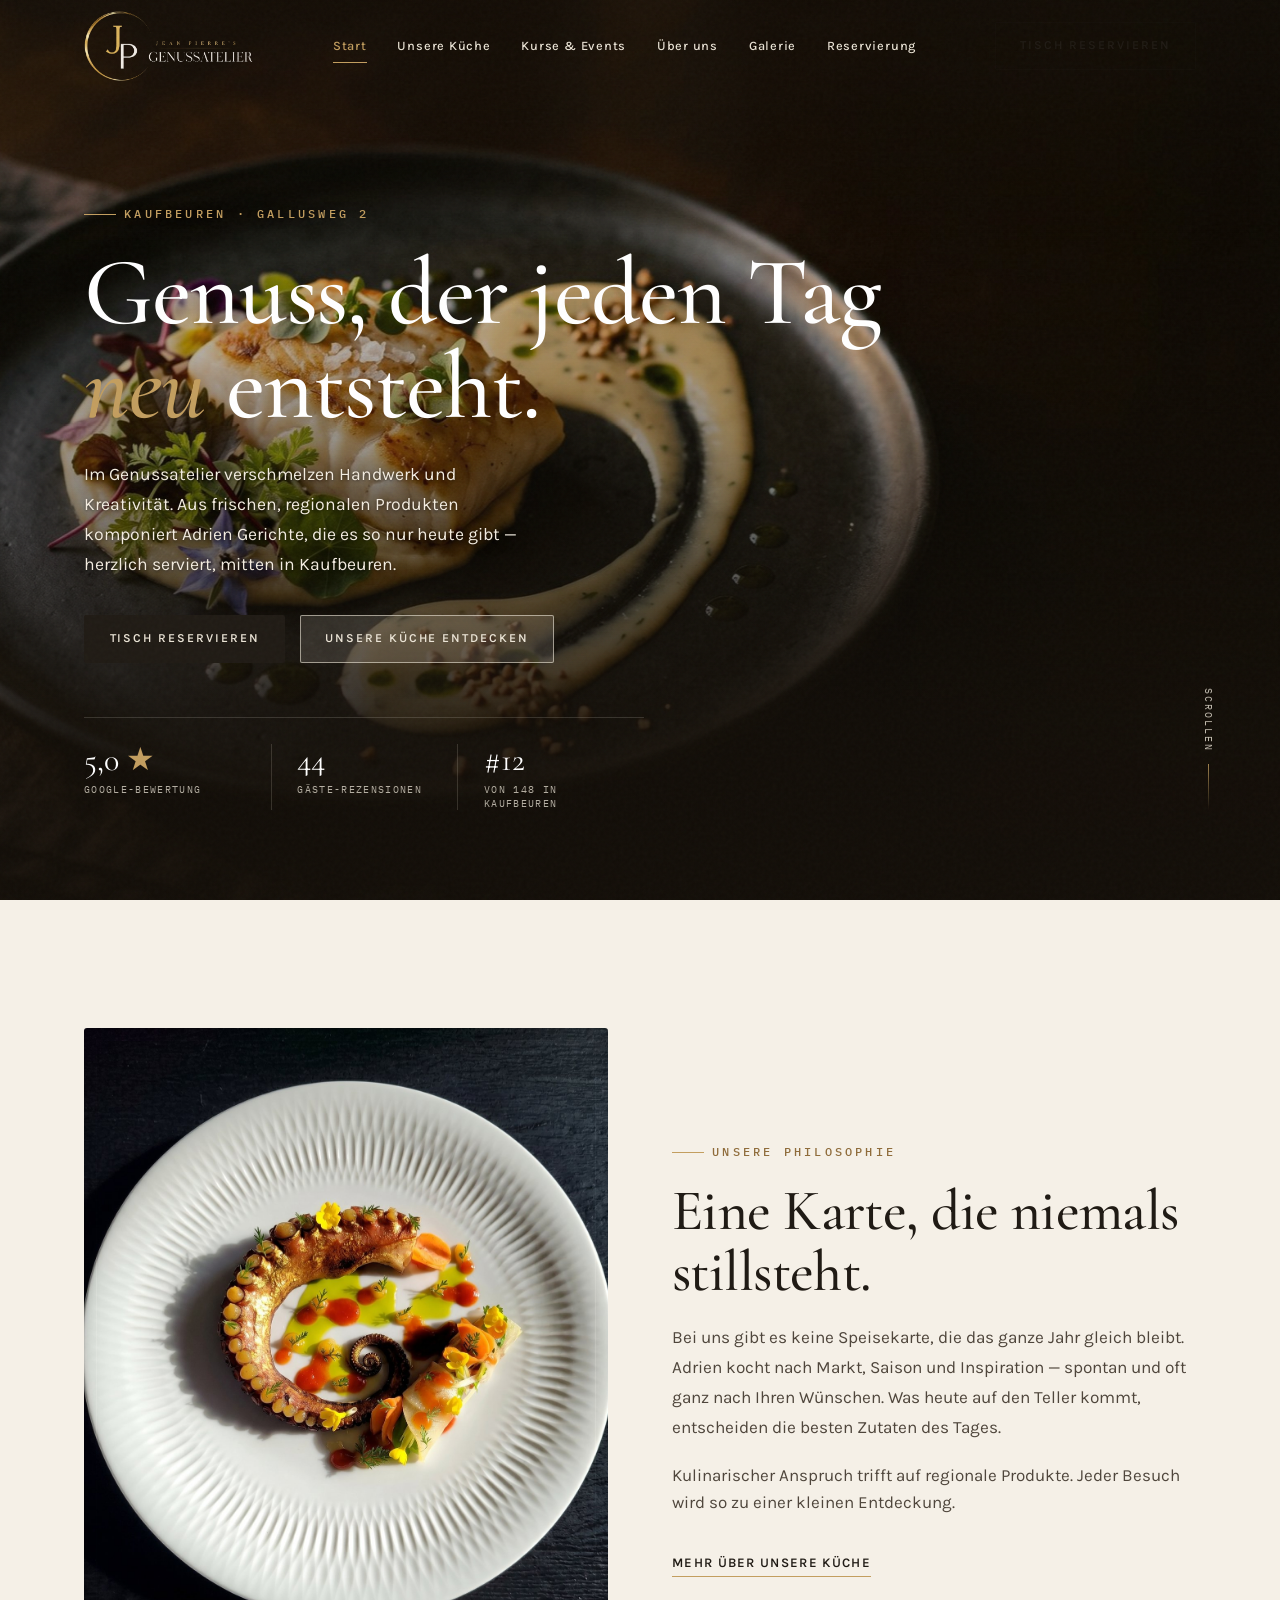
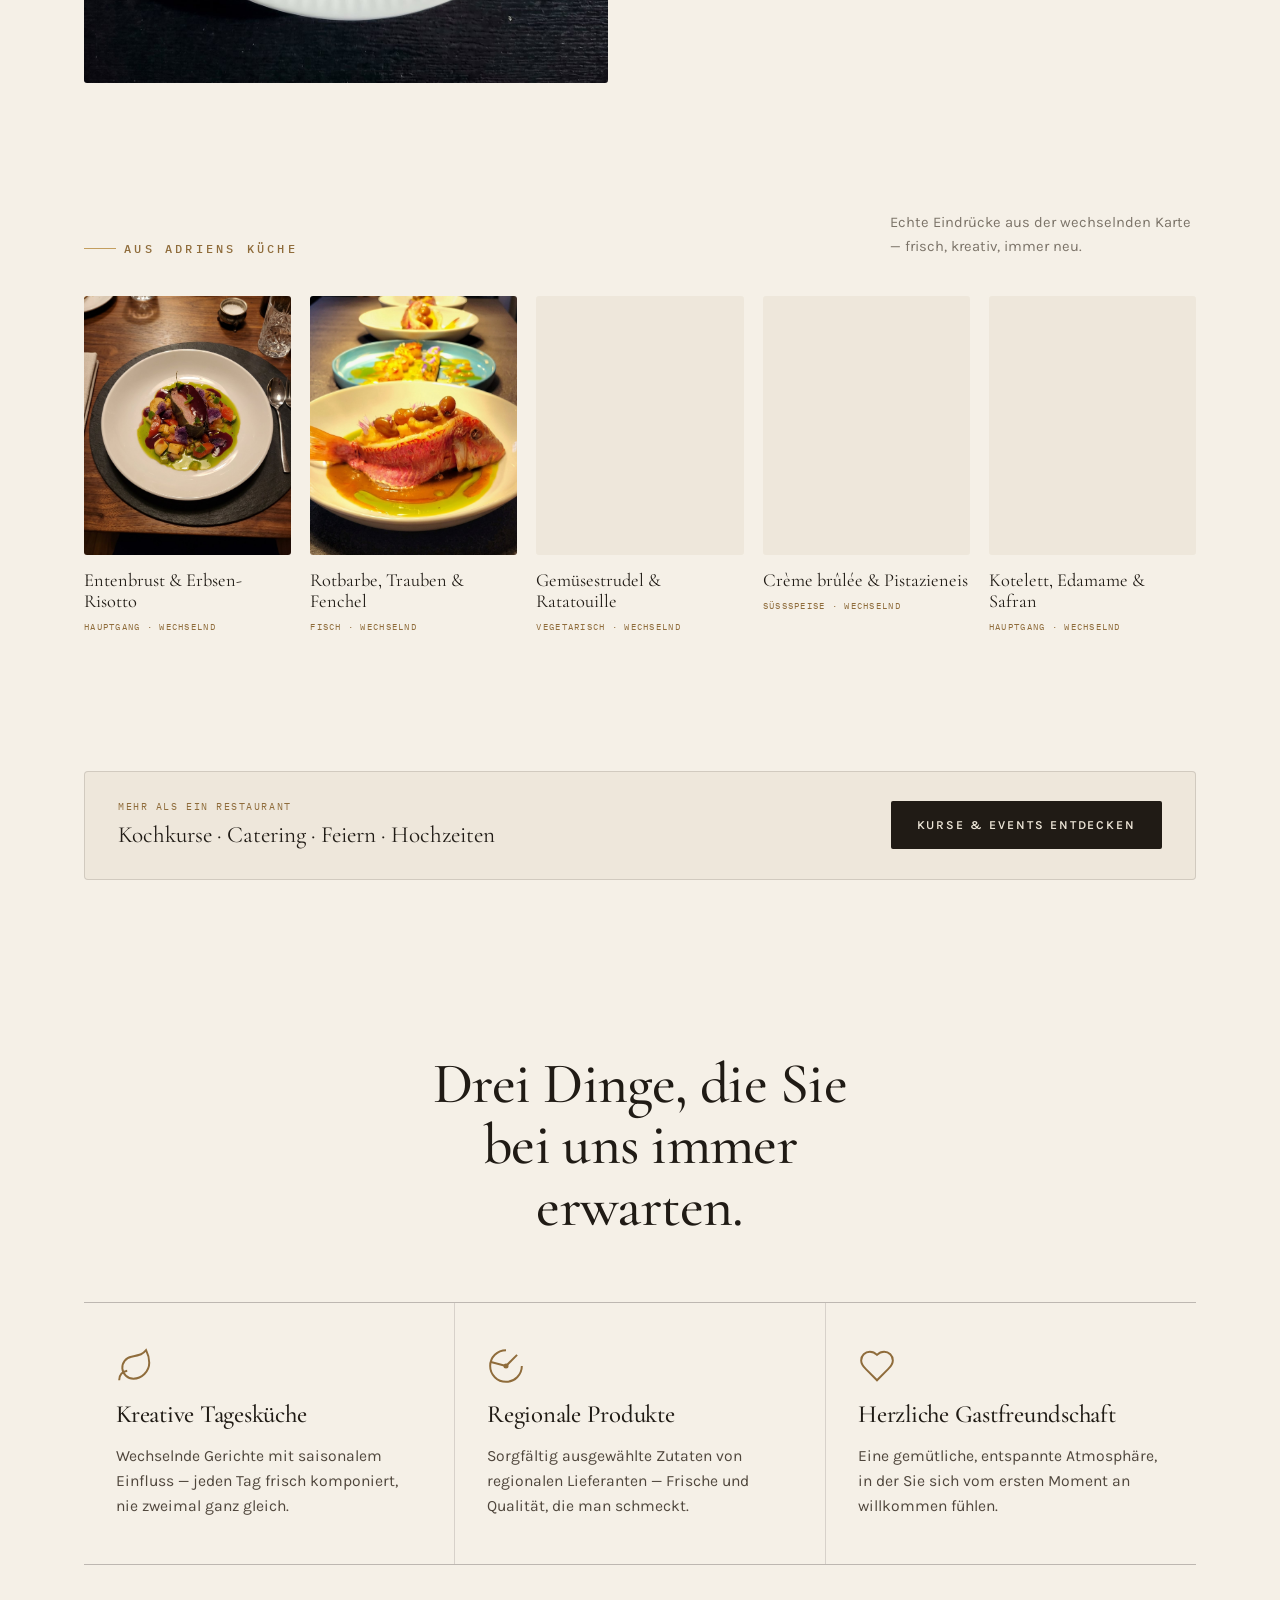
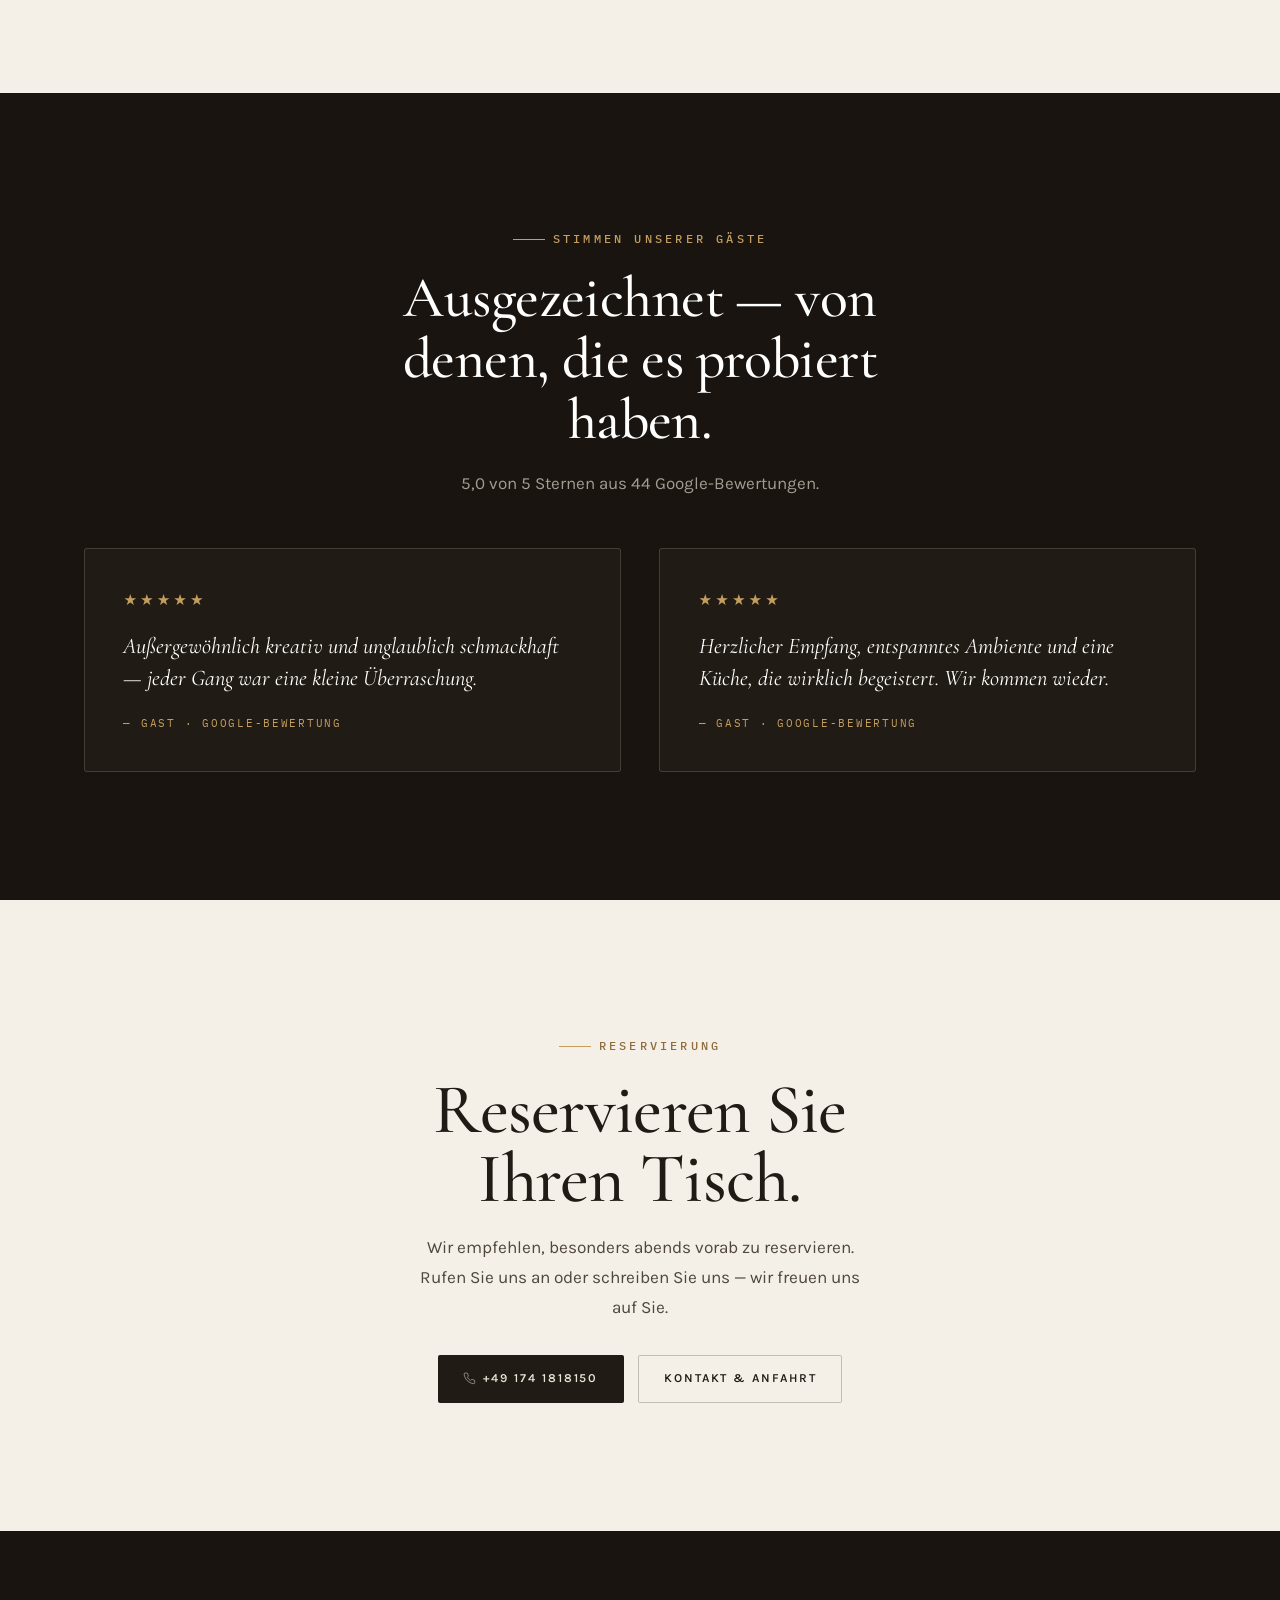
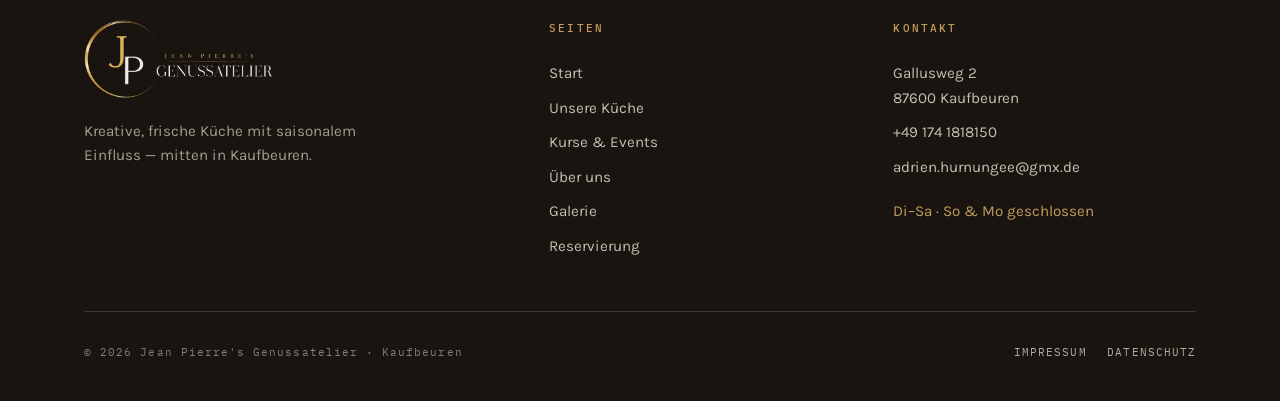
==== commit a12c9e6d: "besucher zeiten" ====
--- a/index.html
+++ b/index.html
@@ -58,7 +58,7 @@
   "geo": { "@type": "GeoCoordinates", "latitude": 47.8857522, "longitude": 10.6211729 },
   "hasMap": "https://maps.google.com/?cid=17523939010850174602",
   "openingHoursSpecification": [
-    { "@type": "OpeningHoursSpecification", "dayOfWeek": ["Tuesday","Wednesday","Thursday","Friday","Saturday", "Sunday"], "opens": "11:30", "closes": "14:00" },
+    { "@type": "OpeningHoursSpecification", "dayOfWeek": ["Tuesday","Wednesday","Thursday","Friday","Saturday", "Sunday"], "opens": "11:30", "closes": "14:30" },
     { "@type": "OpeningHoursSpecification", "dayOfWeek": ["Tuesday","Wednesday","Thursday","Friday","Saturday", "Sunday"], "opens": "17:30", "closes": "22:30" }
   ],
   "aggregateRating": { "@type": "AggregateRating", "ratingValue": "5.0", "reviewCount": "44" }
@@ -676,7 +676,7 @@
               <div style="margin-top:0.4rem">
                 <div class="hours-row closed"><span>Sonntag</span><span>Geschlossen</span></div>
                 <div class="hours-row closed"><span>Montag</span><span>Geschlossen</span></div>
-                <div class="hours-row"><span>Dienstag – Samstag</span><span>11:00–15:00 · 17:00–21:00</span></div>
+                <div class="hours-row"><span>Dienstag – Samstag</span><span>11:30–15:30 · 17:30–22:30</span></div>
               </div>
               <p class="note">Zeiten können variieren — im Zweifel rufen Sie uns bitte kurz an.</p>
             </div>
@@ -775,9 +775,7 @@
             und jede Art der Verwertung außerhalb der Grenzen des Urheberrechtes bedürfen der schriftlichen Zustimmung
             des jeweiligen Autors bzw. Erstellers.</p>
 
-          <p class="lead-note" style="margin-top:2.6rem">Hinweis: Dieses Impressum wurde sorgfältig als Entwurf
-            erstellt, ersetzt aber keine Rechtsberatung. Bitte die markierten Angaben vervollständigen und vor der
-            Veröffentlichung prüfen lassen.</p>
+
         </div>
       </div>
     </section>
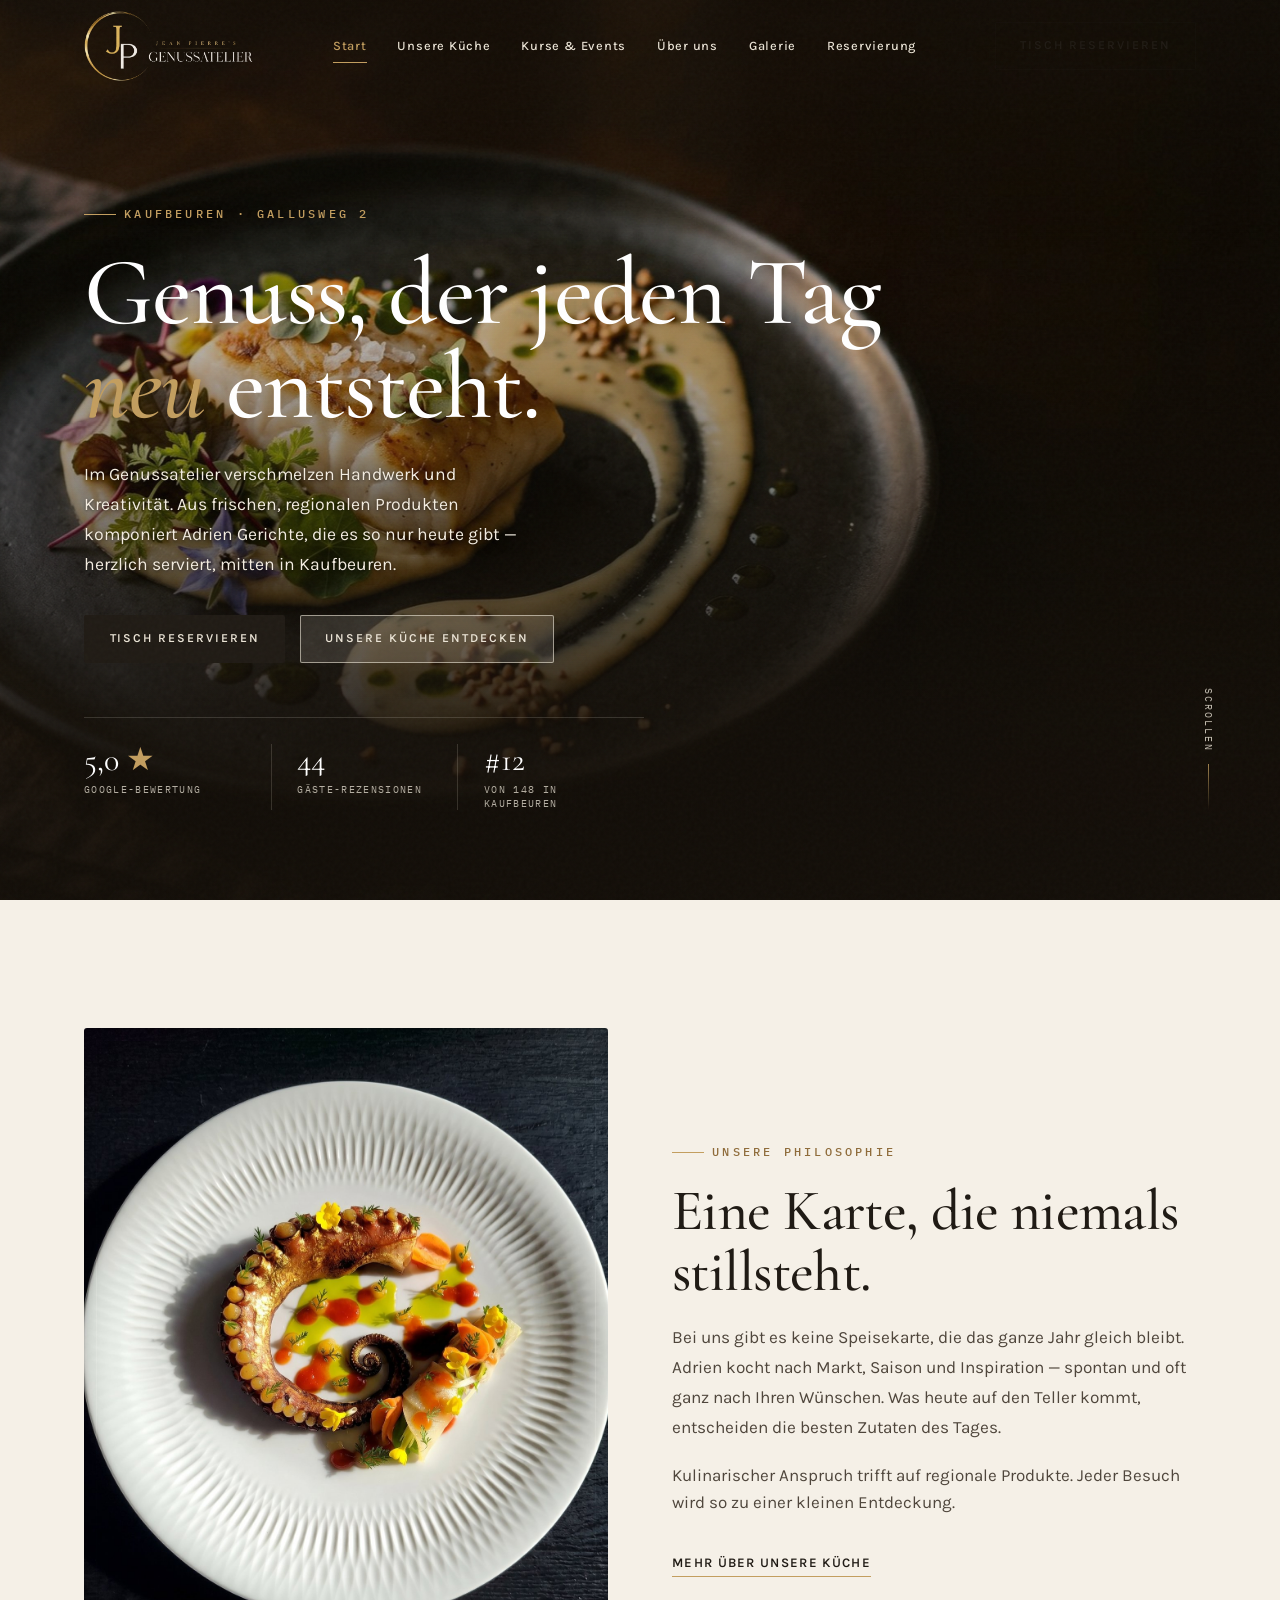
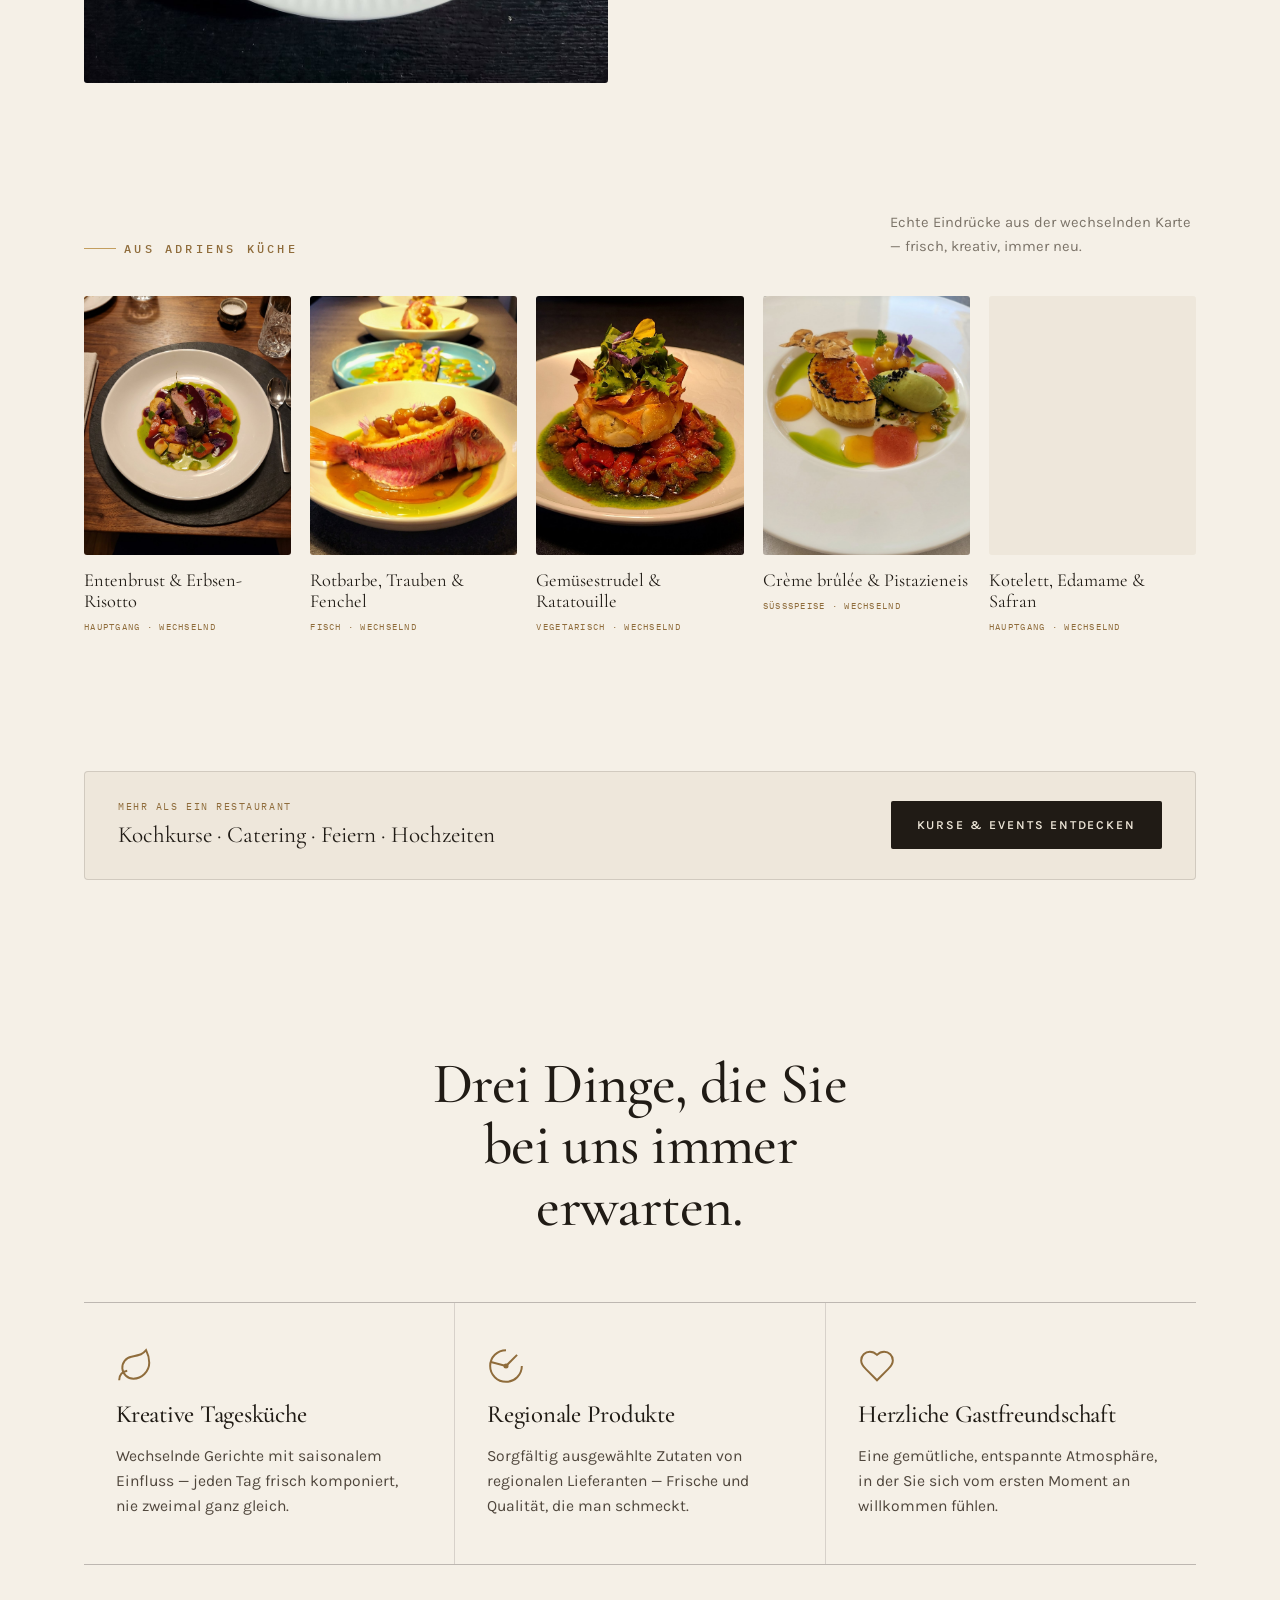
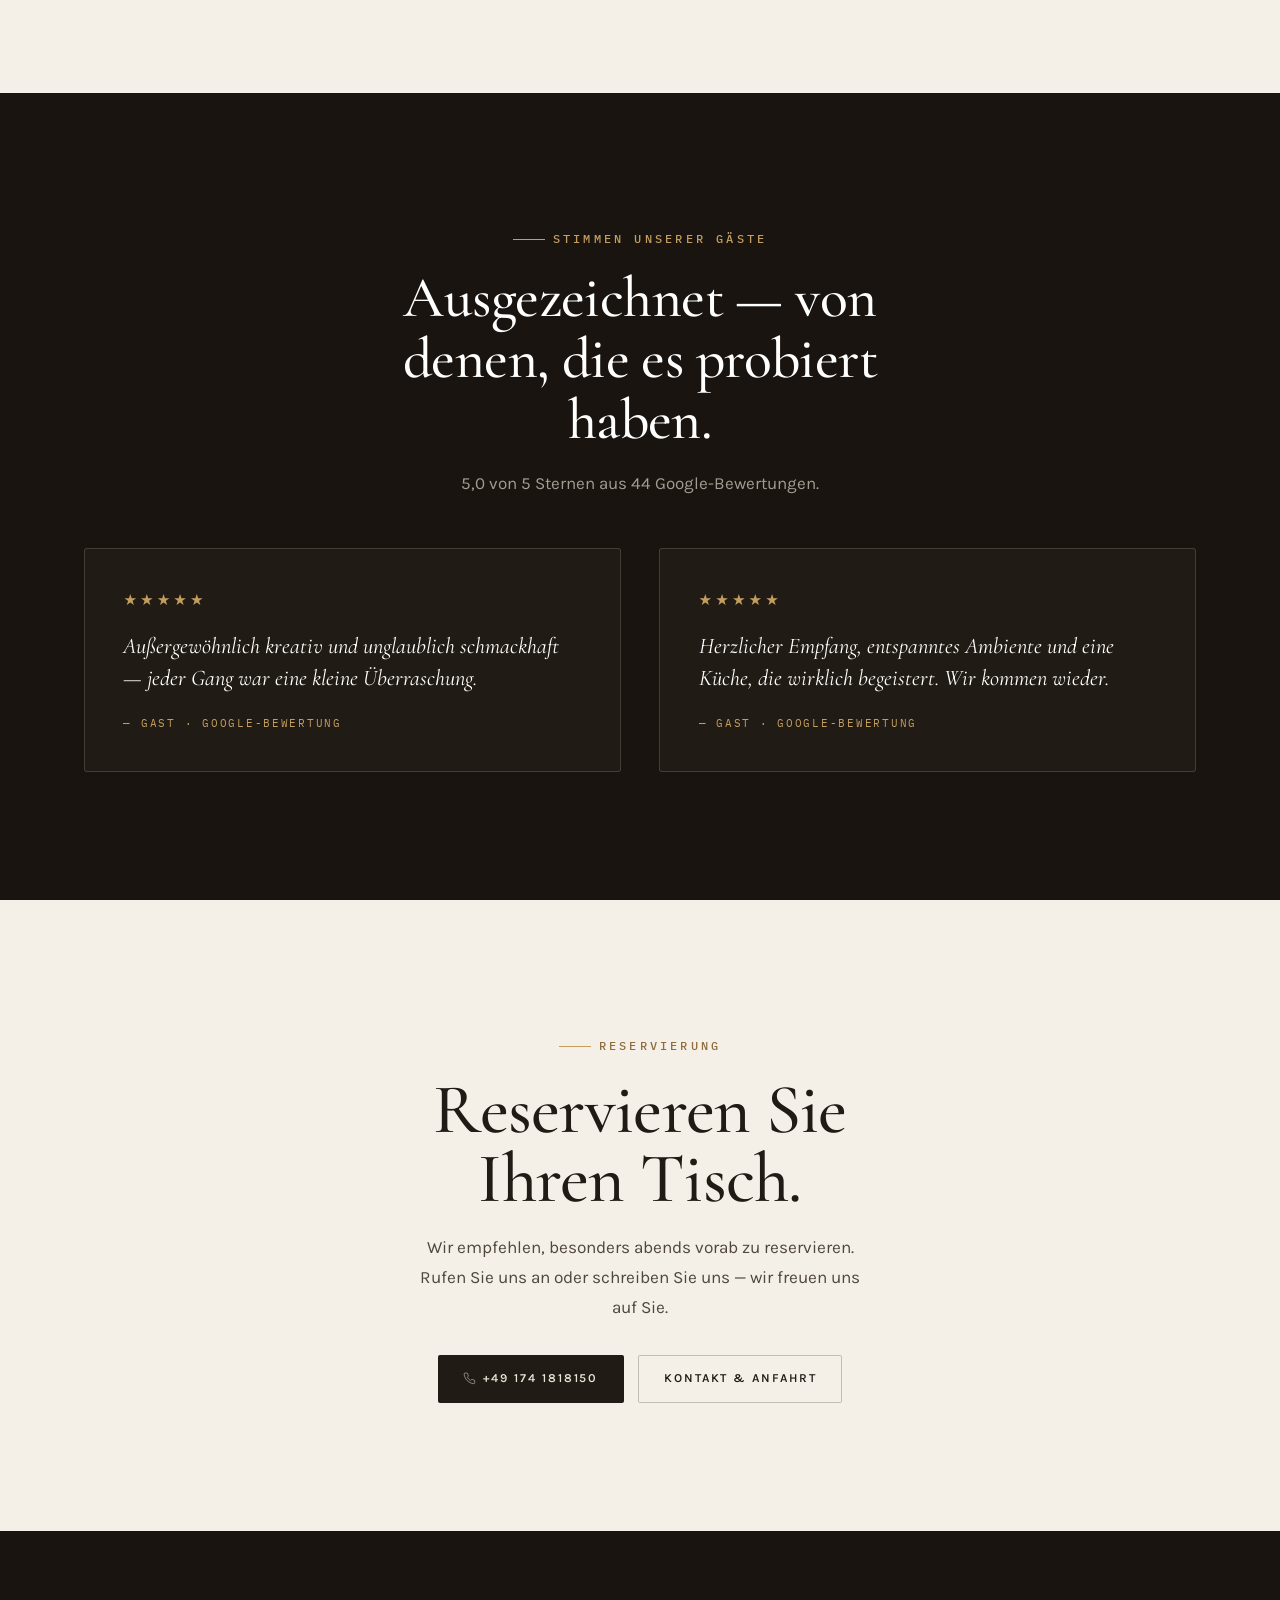
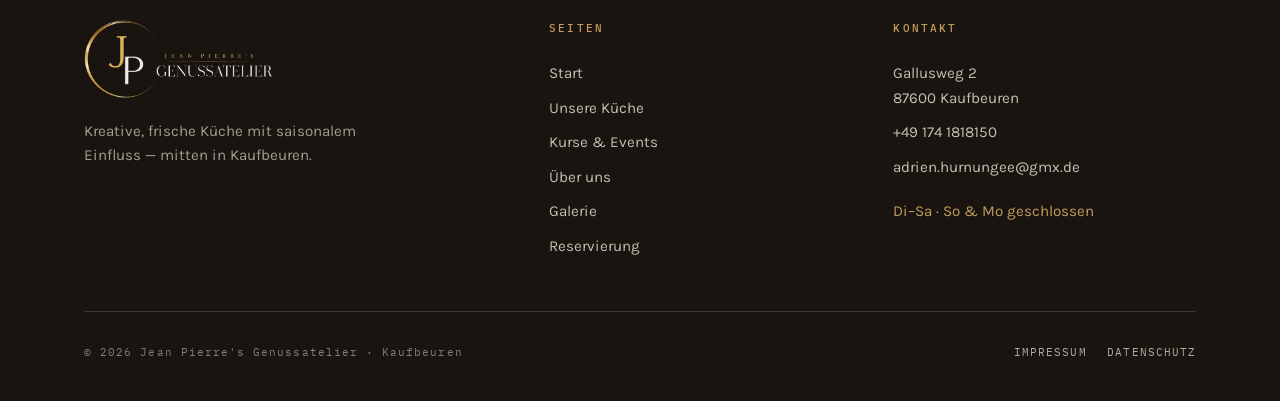
==== commit e2e83ba3: "domain change" ====
--- a/index.html
+++ b/index.html
@@ -14,22 +14,22 @@
   <meta name="geo.placename" content="Kaufbeuren">
   <meta name="geo.position" content="47.8857522;10.6211729">
   <meta name="ICBM" content="47.8857522, 10.6211729">
-  <link rel="canonical" href="https://www.genussatelier-kaufbeuren.de/">
+  <link rel="canonical" href="https://genussatelier-kaufbeuren.de/">
   <meta property="og:type" content="website">
   <meta property="og:locale" content="de_DE">
   <meta property="og:site_name" content="Jean Pierre's Genussatelier">
   <meta property="og:title" content="Jean Pierre's Genussatelier · Restaurant in Kaufbeuren">
   <meta property="og:description"
     content="Kreative, marktfrische Küche mit saisonalem Einfluss in Kaufbeuren. Eine Karte, die jeden Tag neu entsteht.">
-  <meta property="og:url" content="https://www.genussatelier-kaufbeuren.de/">
+  <meta property="og:url" content="https://genussatelier-kaufbeuren.de/">
   <meta property="og:image"
-    content="https://www.genussatelier-kaufbeuren.de/images/ace3b2e6-fb80-46ac-94f2-577a47e64990.jpg">
+    content="https://genussatelier-kaufbeuren.de/images/ace3b2e6-fb80-46ac-94f2-577a47e64990.jpg">
   <meta name="twitter:card" content="summary_large_image">
   <meta name="twitter:title" content="Jean Pierre's Genussatelier · Kaufbeuren">
   <meta name="twitter:description"
     content="Kreative, marktfrische Küche mit saisonalem Einfluss in Kaufbeuren. 5,0★ bei Google.">
   <meta name="twitter:image"
-    content="https://www.genussatelier-kaufbeuren.de/images/ace3b2e6-fb80-46ac-94f2-577a47e64990.jpg">
+    content="https://genussatelier-kaufbeuren.de/images/ace3b2e6-fb80-46ac-94f2-577a47e64990.jpg">
   <link rel="icon" type="image/svg+xml"
     href="data:image/svg+xml,%3Csvg xmlns='http://www.w3.org/2000/svg' viewBox='0 0 64 64'%3E%3Crect width='64' height='64' rx='12' fill='%231b150e'/%3E%3Ctext x='32' y='45' font-family='Georgia,serif' font-style='italic' font-size='36' fill='%23c9a35d' text-anchor='middle'%3EJP%3C/text%3E%3C/svg%3E">
   <link rel="stylesheet" href="styles/fonts.css">
@@ -40,8 +40,8 @@
   "@type": "Restaurant",
   "name": "Jean Pierre's Genussatelier",
   "description": "Kreative, marktfrische Küche mit saisonalem Einfluss in Kaufbeuren. Eine Karte, die jeden Tag neu entsteht.",
-  "image": "https://www.genussatelier-kaufbeuren.de/images/ace3b2e6-fb80-46ac-94f2-577a47e64990.jpg",
-  "url": "https://www.genussatelier-kaufbeuren.de/",
+  "image": "https://genussatelier-kaufbeuren.de/images/ace3b2e6-fb80-46ac-94f2-577a47e64990.jpg",
+  "url": "https://genussatelier-kaufbeuren.de/",
   "telephone": "+49 174 1818150",
   "email": "adrien.hurnungee@gmx.de",
   "servesCuisine": ["Mediterran", "Regional", "Kreativ"],
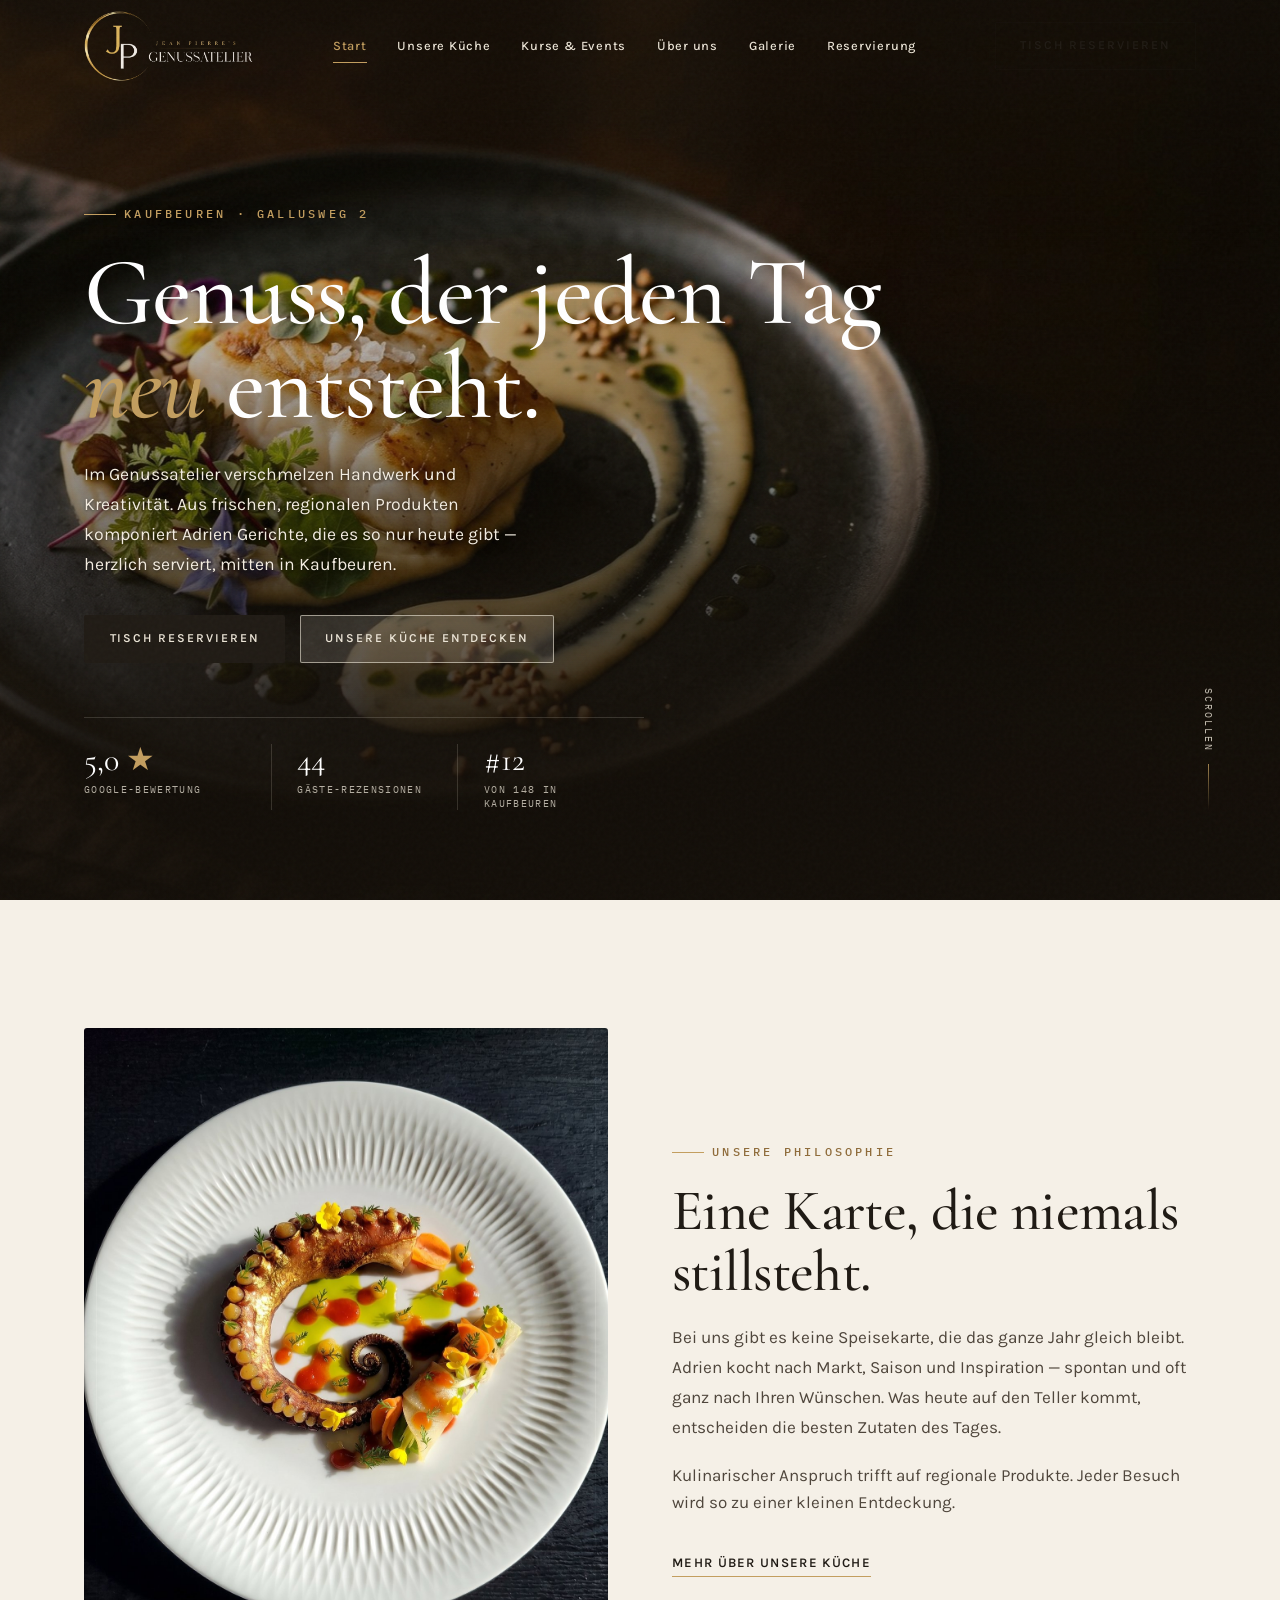
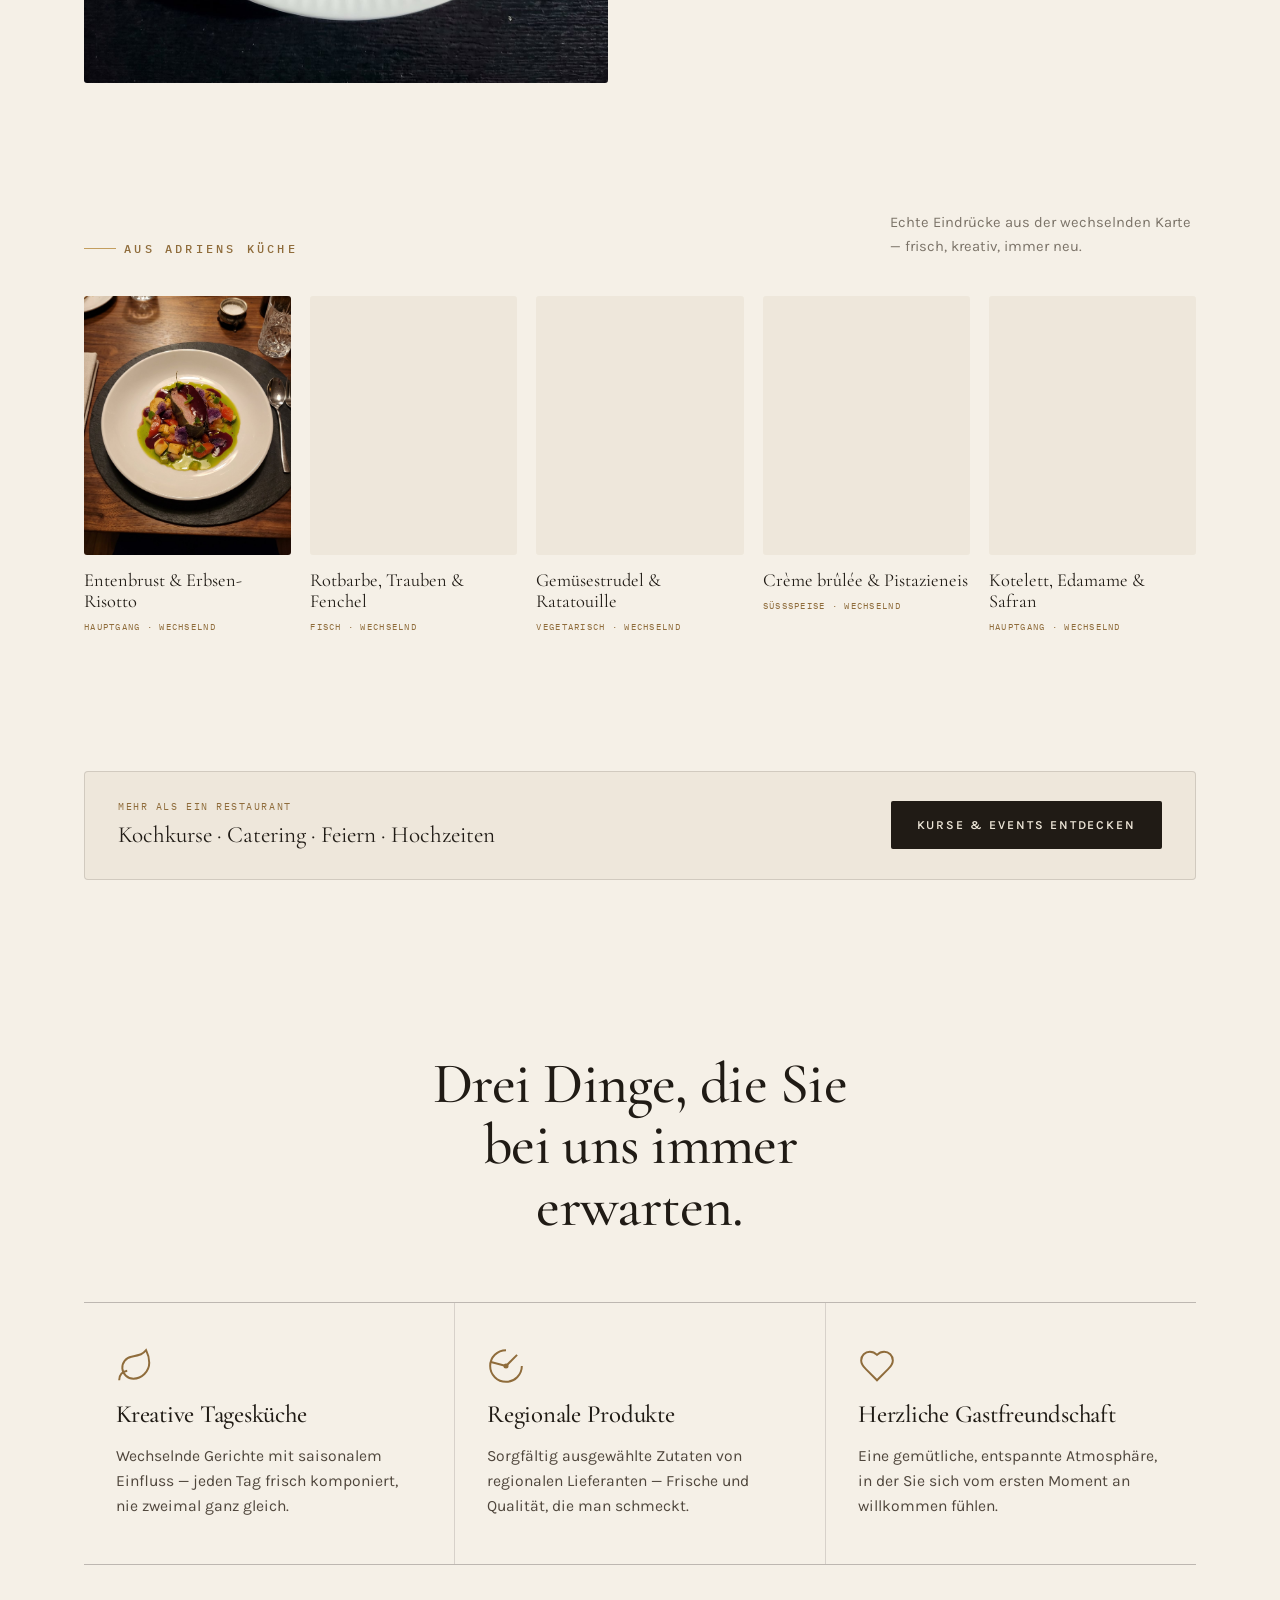
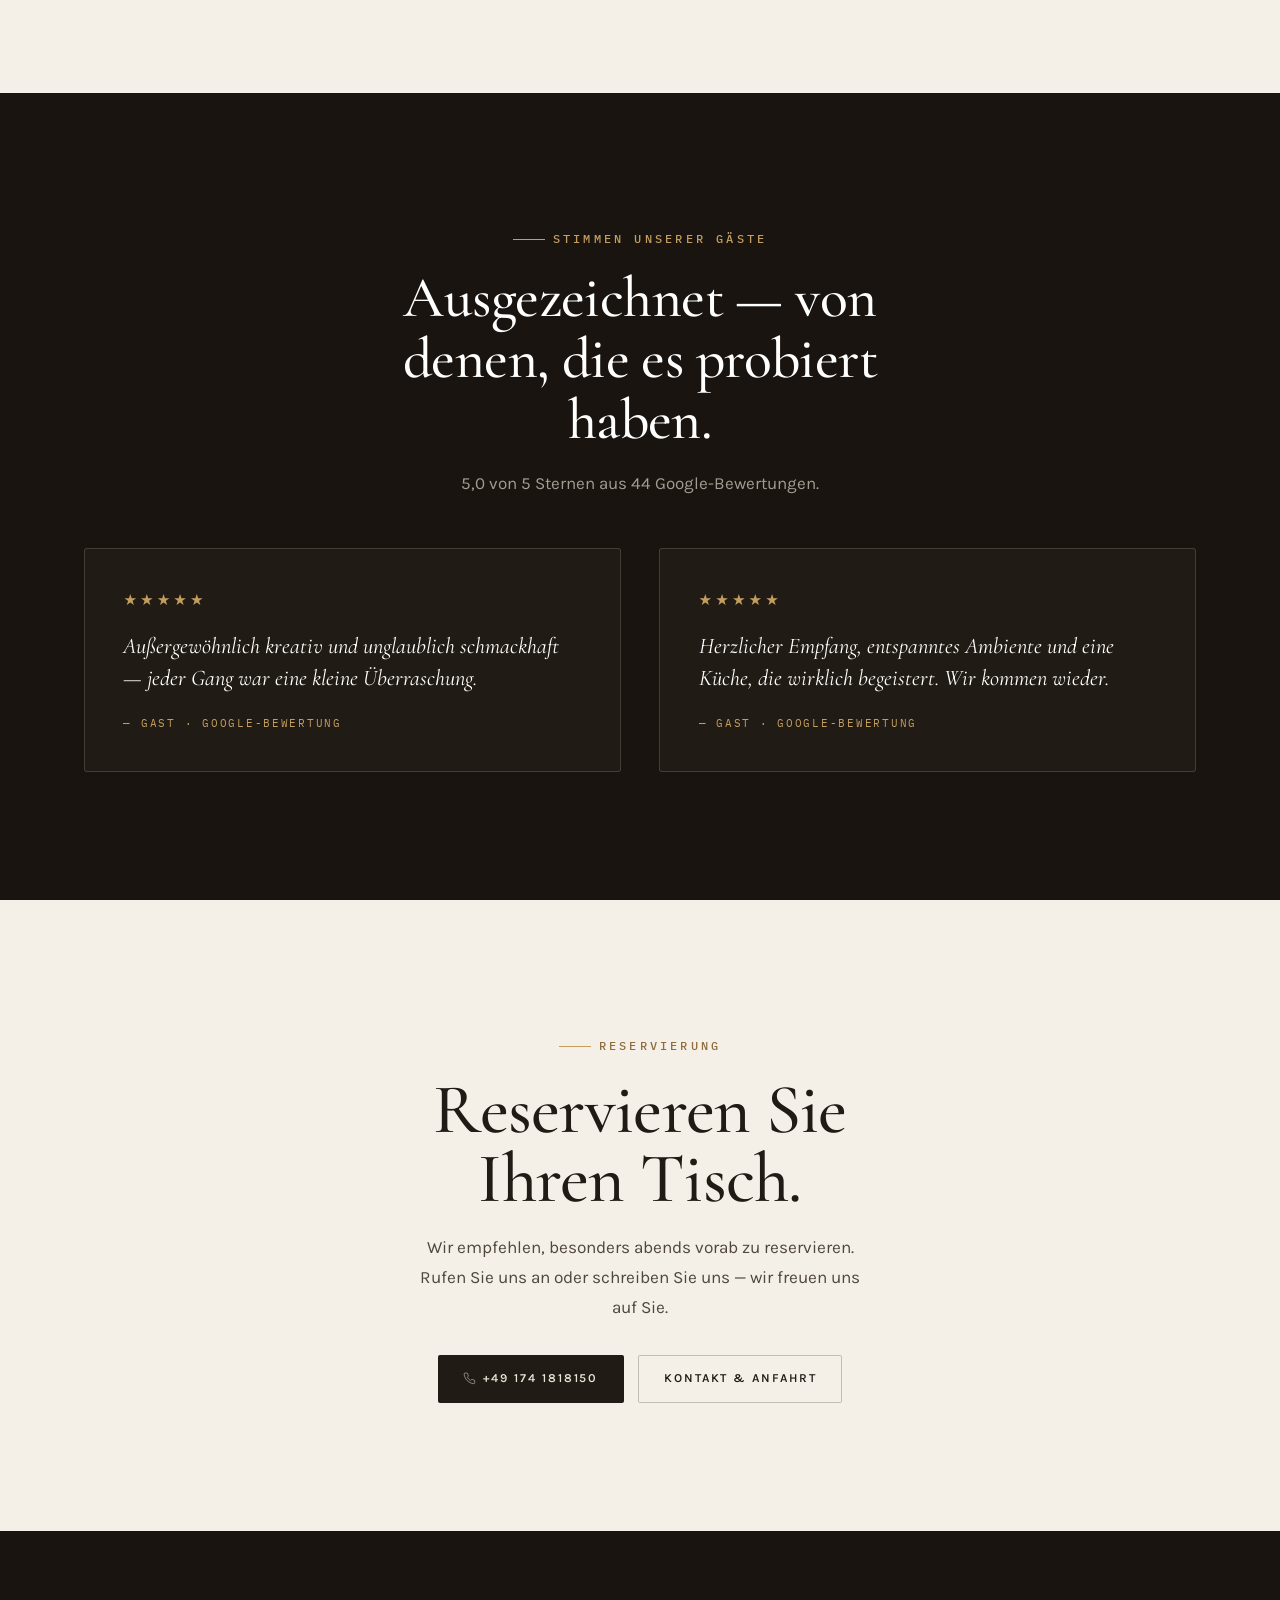
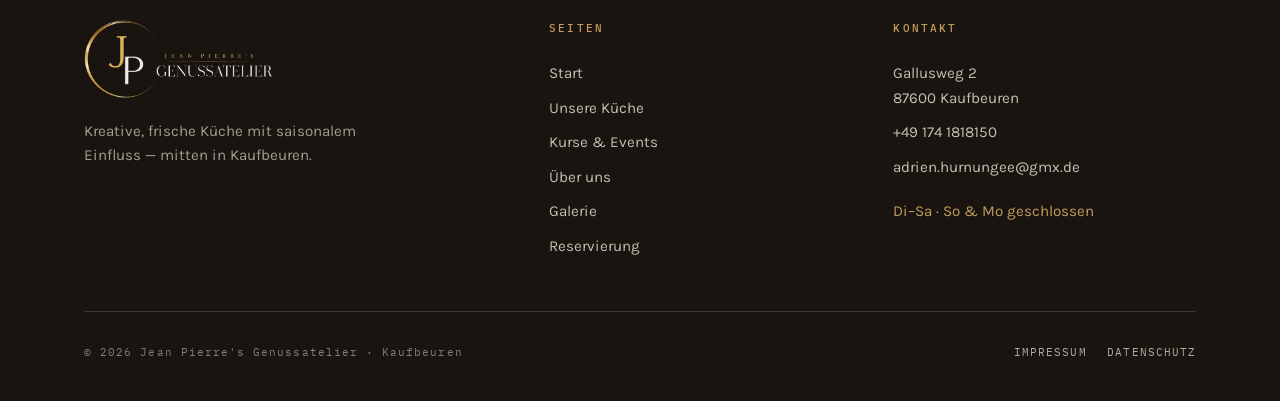
==== commit 099b6de1: "legal" ====
--- a/index.html
+++ b/index.html
@@ -144,7 +144,8 @@
             <p class="body-lg mt-s" data-reveal style="--i:2">Bei uns gibt es keine Speisekarte, die das ganze Jahr
               gleich bleibt. Adrien kocht nach Markt, Saison und Inspiration — spontan und oft ganz nach Ihren Wünschen.
               Was heute auf den Teller kommt, entscheiden die besten Zutaten des Tages.</p>
-            <p class="mt-s" data-reveal style="--i:3">Kulinarischer Anspruch trifft auf regionale Produkte. Jeder Besuch wird so zu einer kleinen Entdeckung.</p>
+            <p class="mt-s" data-reveal style="--i:3">Kulinarischer Anspruch trifft auf regionale Produkte. Jeder Besuch
+              wird so zu einer kleinen Entdeckung.</p>
             <div class="mt-m" data-reveal style="--i:4"><a class="textlink" data-nav="kueche">Mehr über unsere Küche</a>
             </div>
           </div>
@@ -522,7 +523,8 @@
               Punkt bringen: Kochen ist für uns Handwerk und Kunst zugleich.</p>
             <p class="body-lg mt-m" data-reveal style="--i:1">Im Herzen von Kaufbeuren führt Adrien sein Genussatelier
               mit spürbarer Leidenschaft. Was als Idee beginnt, wird hier mit den besten regionalen Produkten und einem
-              feinen Gespür für außergewöhnliche Aromen zu einem Teller, der überrascht. Spontaneität ist dabei Programm:
+              feinen Gespür für außergewöhnliche Aromen zu einem Teller, der überrascht. Spontaneität ist dabei
+              Programm:
               Gerne geht Adrien auf die Wünsche seiner Gäste ein und kreiert Gerichte, die genau in diesem Moment
               entstehen.</p>
             <p class="mt-s" data-reveal style="--i:2">Das gemütliche, zugleich elegante Ambiente lädt zum Verweilen ein
@@ -623,8 +625,8 @@
                 alt="Glasierter Schweinebauch mit Brokkoli und Artischocke" loading="lazy">
               <figcaption>Schweinebauch & Brokkoli</figcaption>
             </figure>
-            <figure class="g-item" data-reveal style="--i:1"><img decoding="async" src="images/7c1baf19-34c9-4d45-a386-2031901c28c7.jpg"
-                alt="Garnelensalat" loading="lazy">
+            <figure class="g-item" data-reveal style="--i:1"><img decoding="async"
+                src="images/7c1baf19-34c9-4d45-a386-2031901c28c7.jpg" alt="Garnelensalat" loading="lazy">
               <figcaption>Schweinebauch & Brokkoli</figcaption>
             </figure>
           </div>
@@ -727,7 +729,7 @@
 
           <h2>Diensteanbieter</h2>
           <address>Jean Pierre's Genussatelier
-            Inhaber: Adrien Hurnungee <span class="ph">[vollständigen Namen / Rechtsform bestätigen]</span>
+            Inhaber: Adrien Hurnungee
             Gallusweg 2
             87600 Kaufbeuren
             Deutschland</address>
@@ -738,8 +740,7 @@
 
           <h2>Umsatzsteuer-Identifikationsnummer</h2>
           <p>Umsatzsteuer-Identifikationsnummer gemäß § 27a Umsatzsteuergesetz:<br>
-            <span class="ph">[USt-IdNr. eintragen – oder, falls zutreffend: „Es gilt die Kleinunternehmerregelung gemäß
-              § 19 UStG."]</span>
+            <span>Ust. Id-Nr. DE 268 335 189</span>
           </p>
 
           <h2>Redaktionell verantwortlich (§ 18 Abs. 2 MStV)</h2>
@@ -747,8 +748,7 @@
 
           <h2>Aufsichtsbehörde / Gaststättenerlaubnis</h2>
           <p>Zuständige Aufsichtsbehörde für den Gaststättenbetrieb:<br>
-            <span class="ph">Stadt Kaufbeuren – Ordnungs- / Gewerbeamt, Kaiser-Max-Straße 1, 87600 Kaufbeuren [bitte
-              bestätigen]</span>
+            <span>Stadt Kaufbeuren – Ordnungs- / Gewerbeamt, Kaiser-Max-Straße 1, 87600 Kaufbeuren</span>
           </p>
 
           <h2>Verbraucherstreitbeilegung</h2>
@@ -814,8 +814,14 @@
           <p>Beim Aufruf dieser Website werden durch unseren Hosting-Anbieter automatisch Informationen in sogenannten
             Server-Logfiles erhoben (u. a. IP-Adresse, Datum und Uhrzeit des Zugriffs, abgerufene Datei, Browsertyp).
             Dies dient dem sicheren und stabilen Betrieb der Website. Rechtsgrundlage ist unser berechtigtes Interesse
-            (Art. 6 Abs. 1 lit. f DSGVO). <span class="ph">[Name/Anschrift des Hosting-Anbieters ergänzen; ggf. Vertrag
-              zur Auftragsverarbeitung gemäß Art. 28 DSGVO schließen.]</span></p>
+            (Art. 6 Abs. 1 lit. f DSGVO).</p>
+
+          <p>
+            Cloudflare Germany GmbH<br>
+            Rosental 7<br>
+            80331 München<br>
+            Deutschland
+          </p>
 
           <h2>4. Kontaktaufnahme</h2>
           <p>Reservierungen und Anfragen nehmen wir telefonisch entgegen; zusätzlich können Sie uns per E-Mail
@@ -843,9 +849,7 @@
           <p>Diese Website nutzt aus Sicherheitsgründen eine SSL-/TLS-Verschlüsselung. Eine verschlüsselte Verbindung
             erkennen Sie am „https://" in der Adresszeile Ihres Browsers.</p>
 
-          <p class="lead-note" style="margin-top:2.6rem">Stand: <span class="ph">[Monat / Jahr eintragen]</span>. Dieser
-            Entwurf ersetzt keine Rechtsberatung; bitte vor der Veröffentlichung prüfen lassen und an die tatsächlich
-            eingesetzten Dienste (insbesondere das Hosting) anpassen.</p>
+          <p class="lead-note" style="margin-top:2.6rem">Stand: <span class="ph">28.06.2026</span></p>
         </div>
       </div>
     </section>
